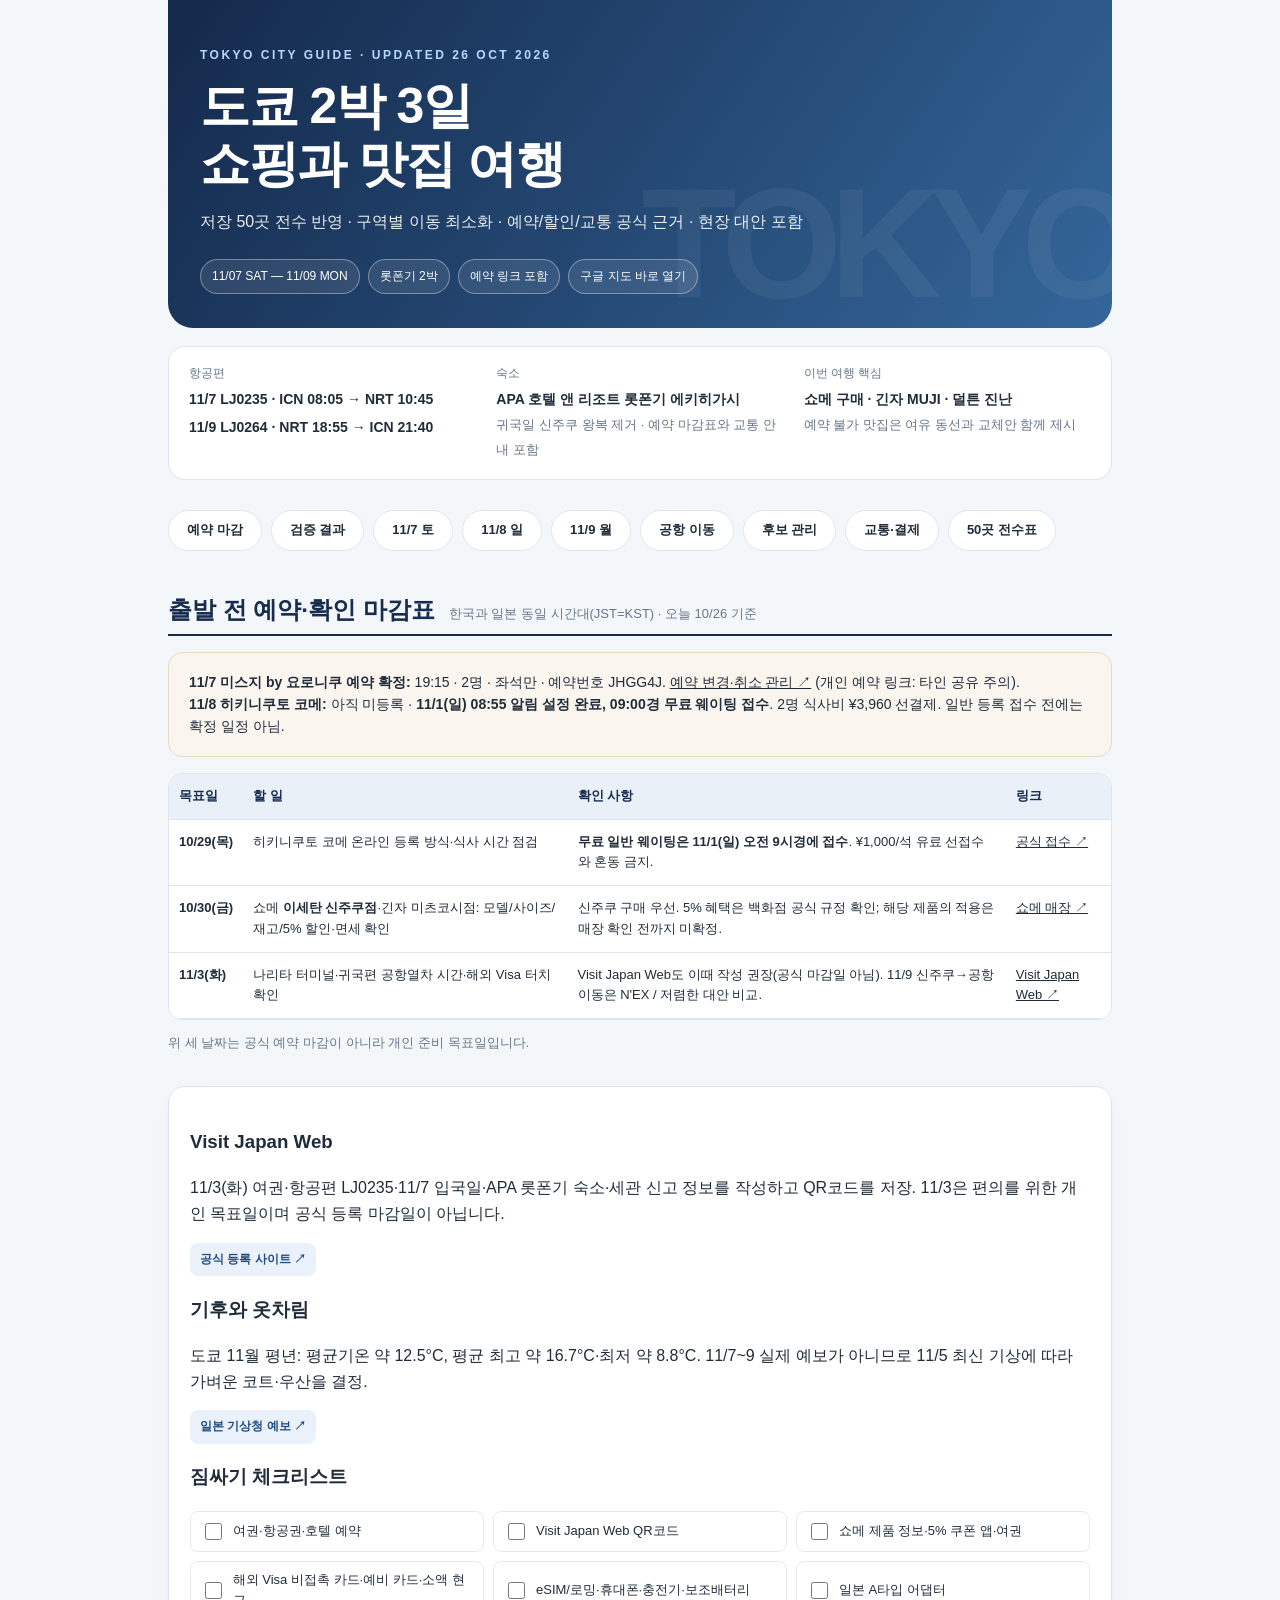
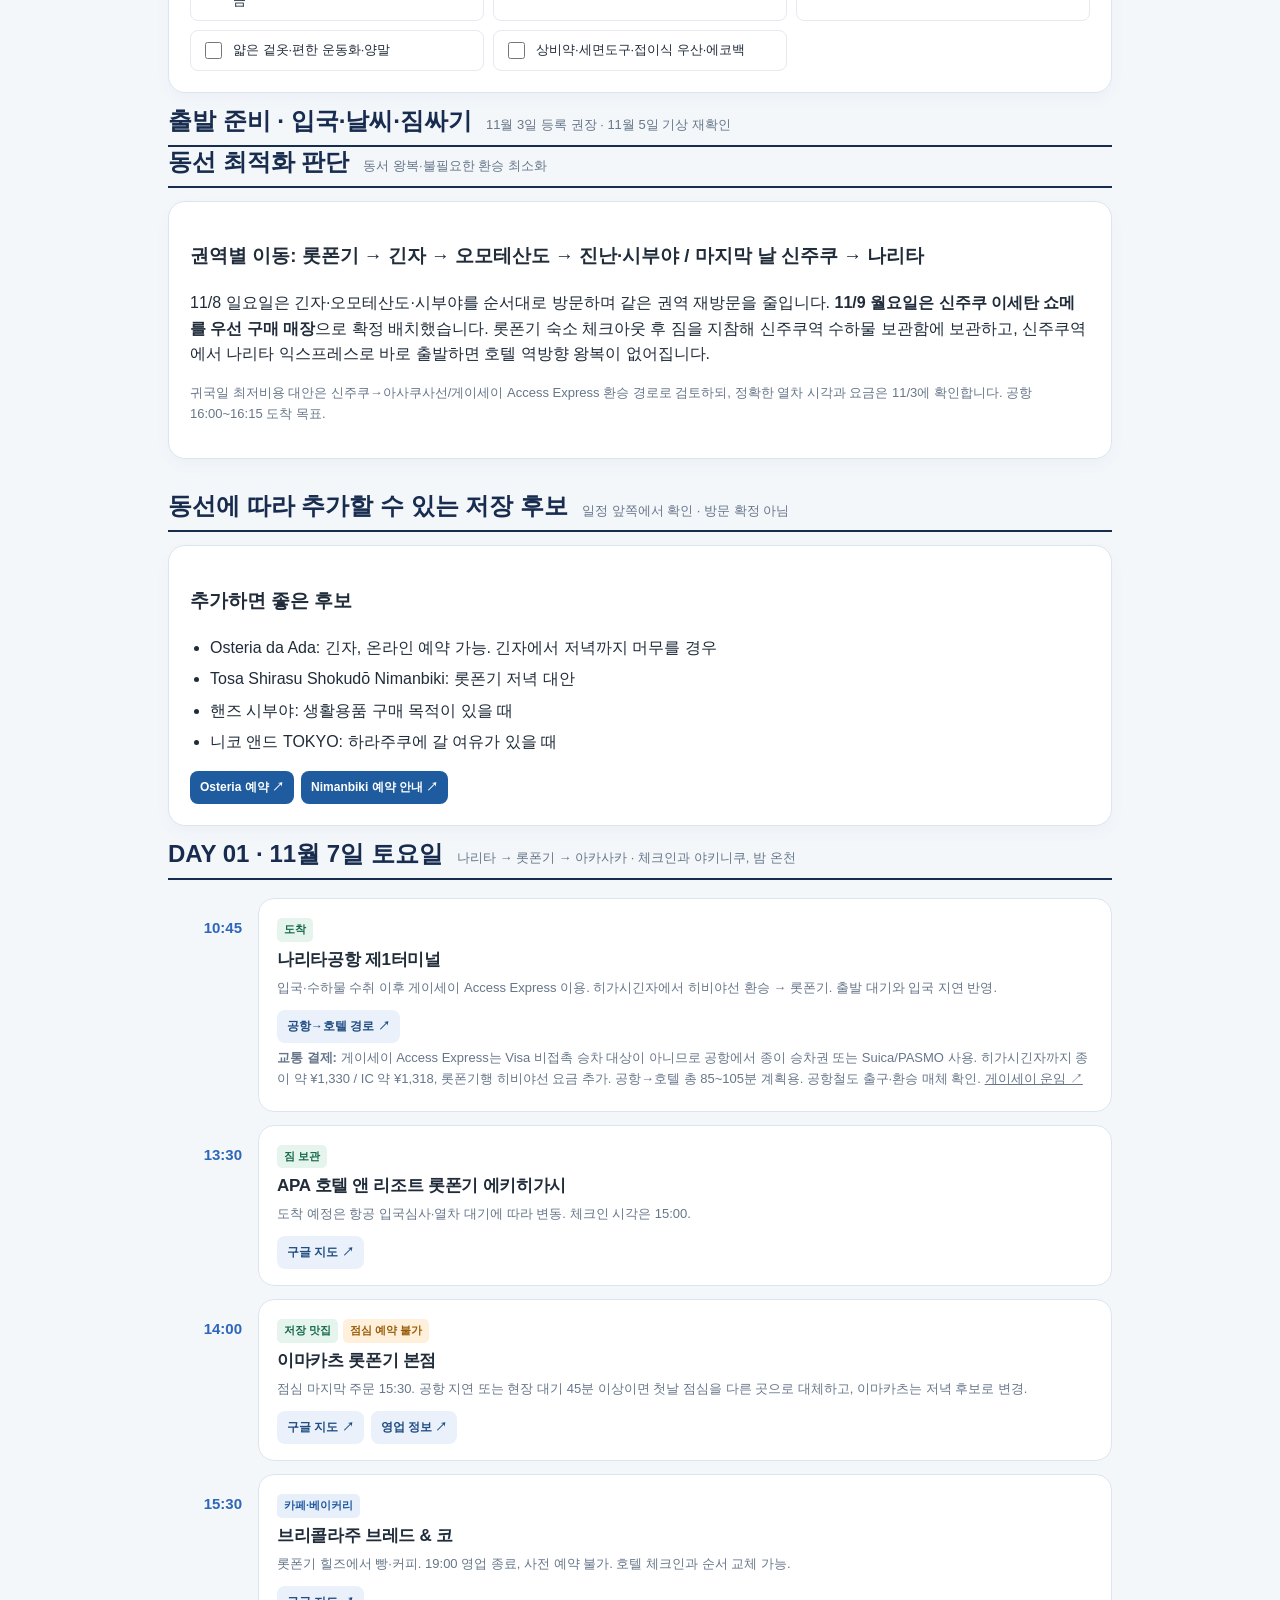
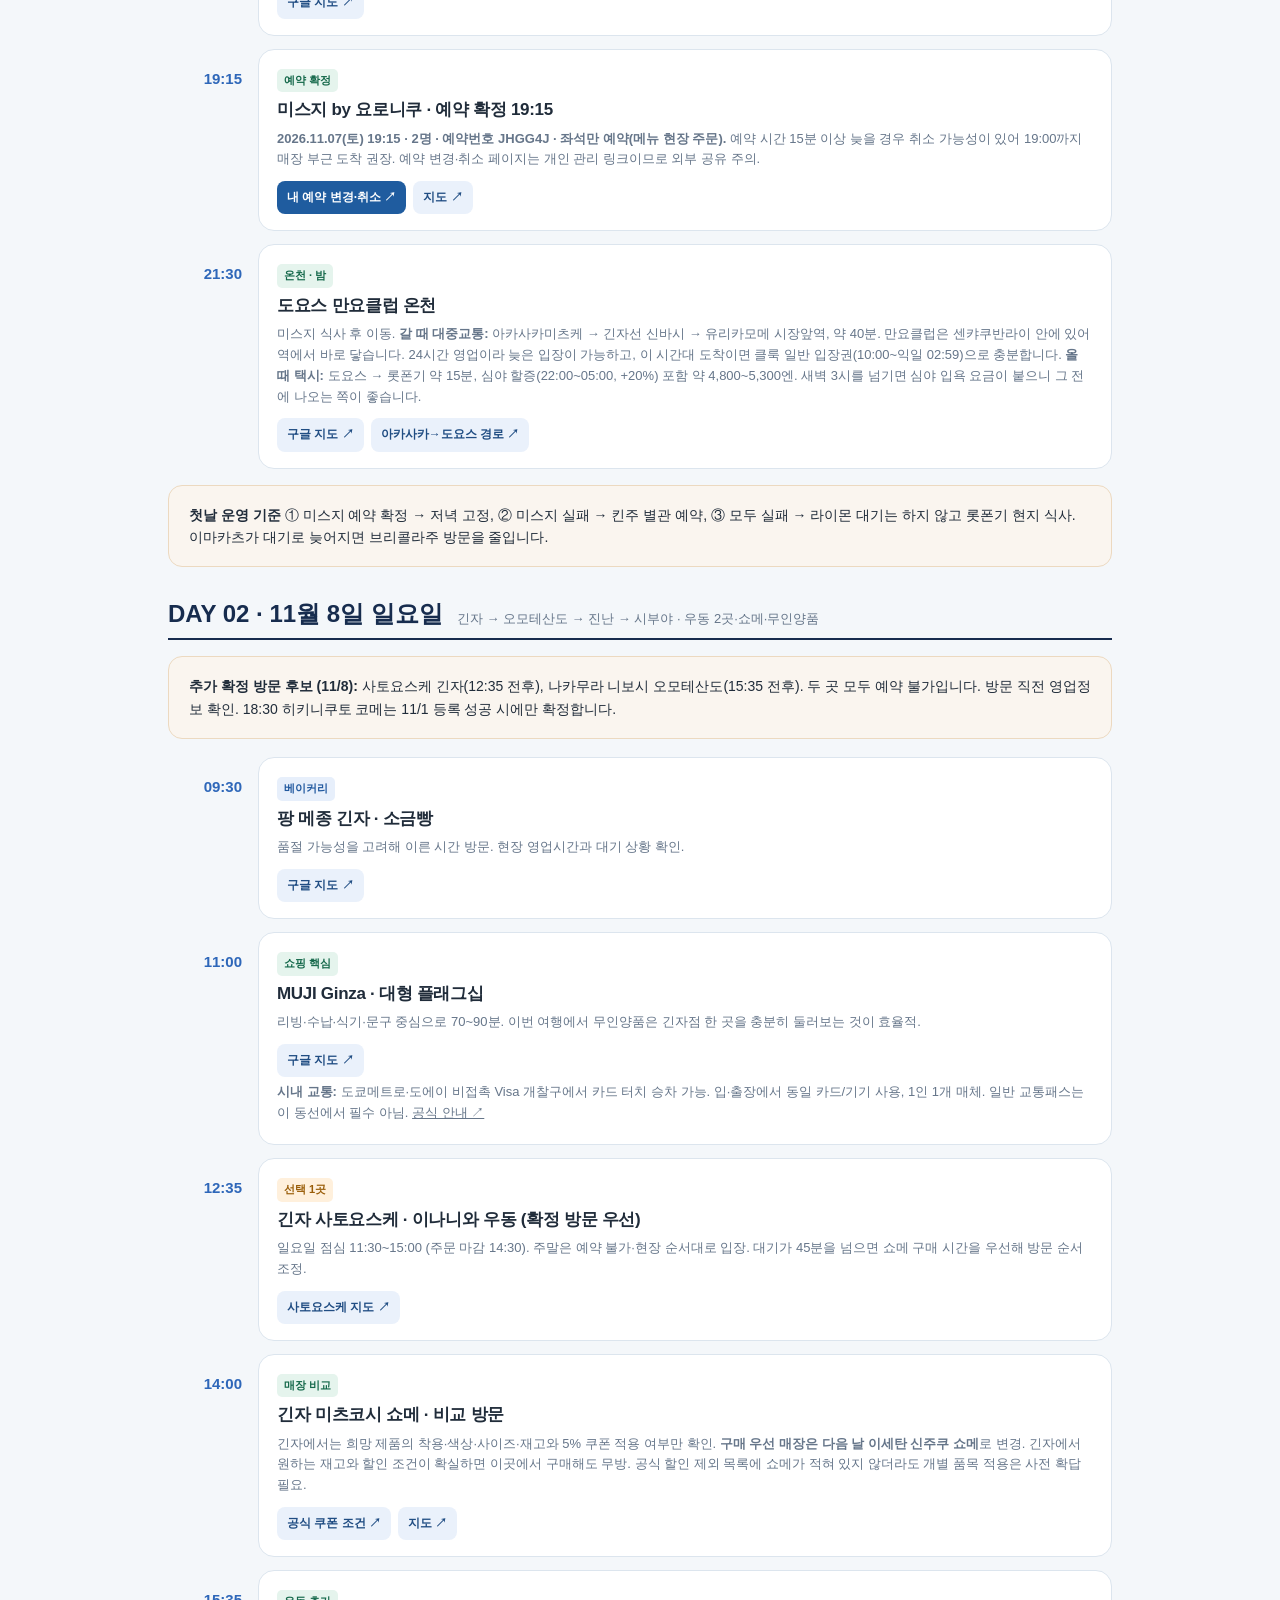
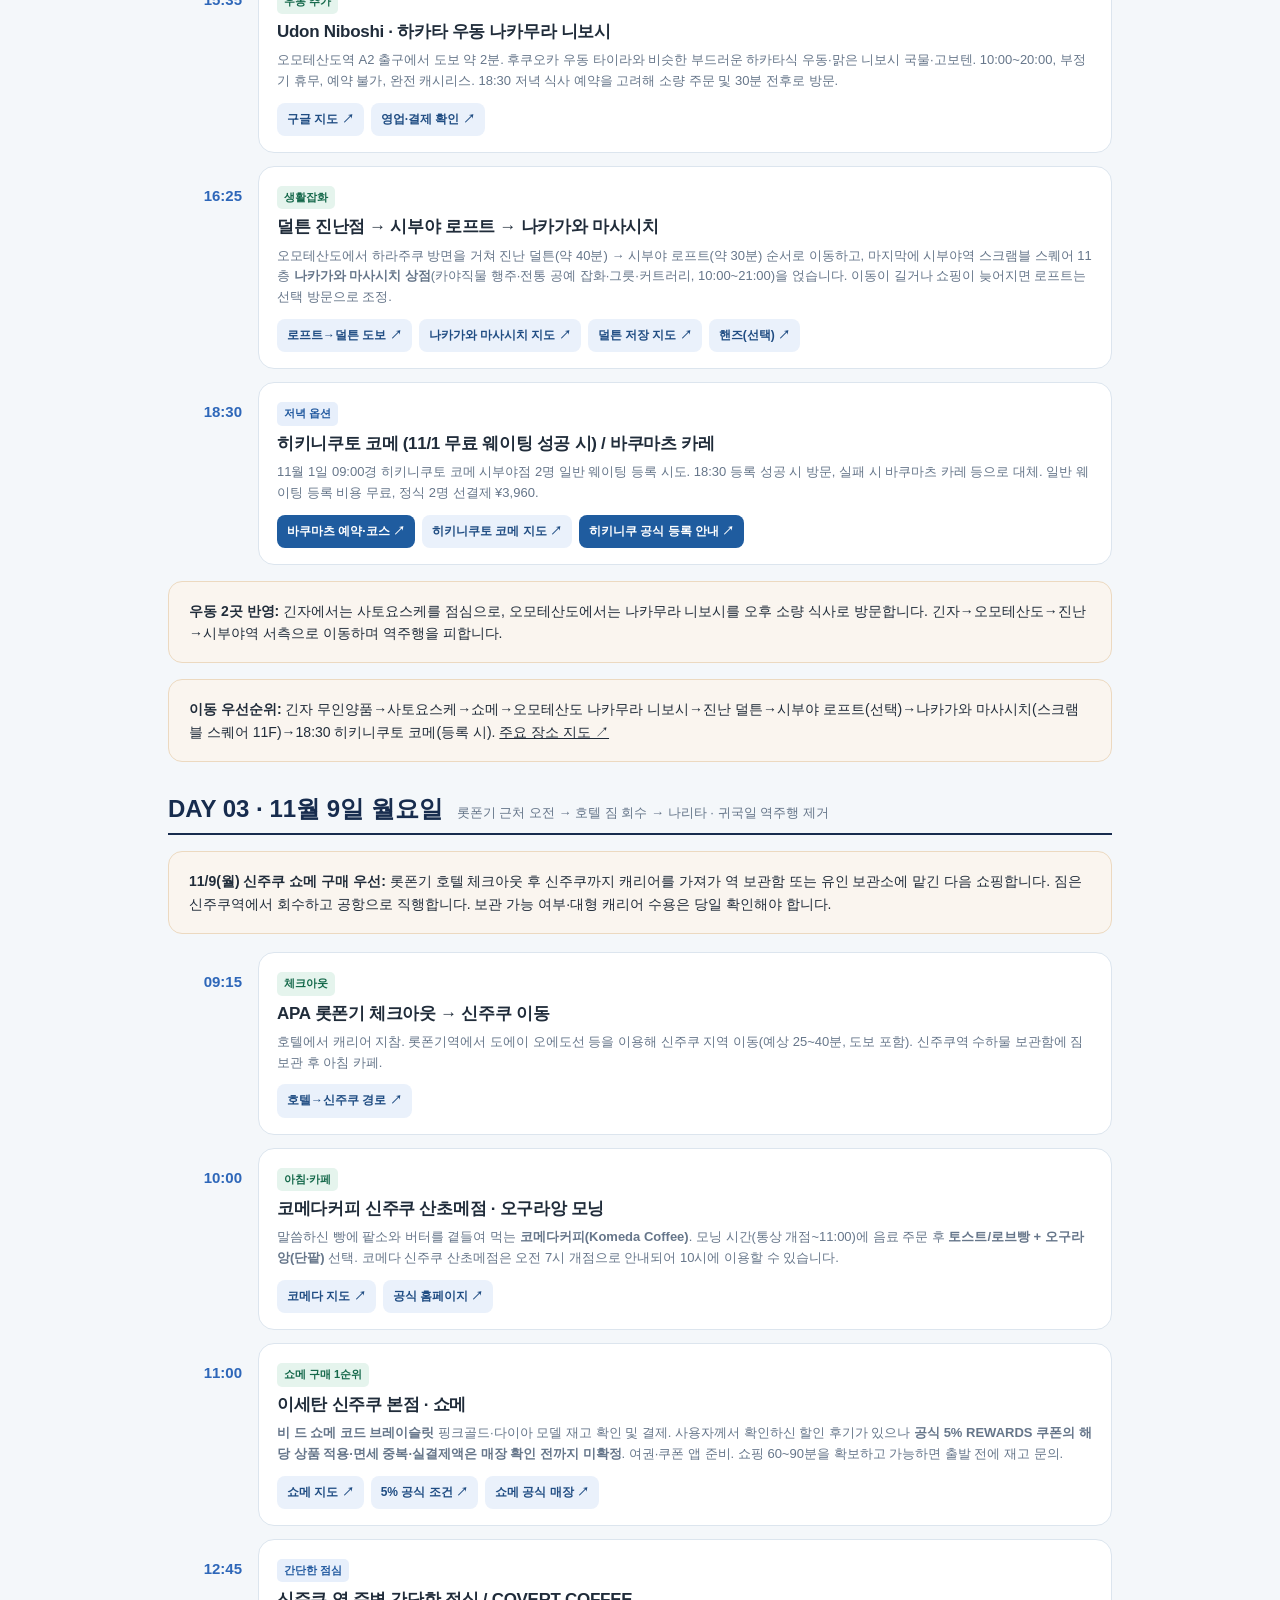
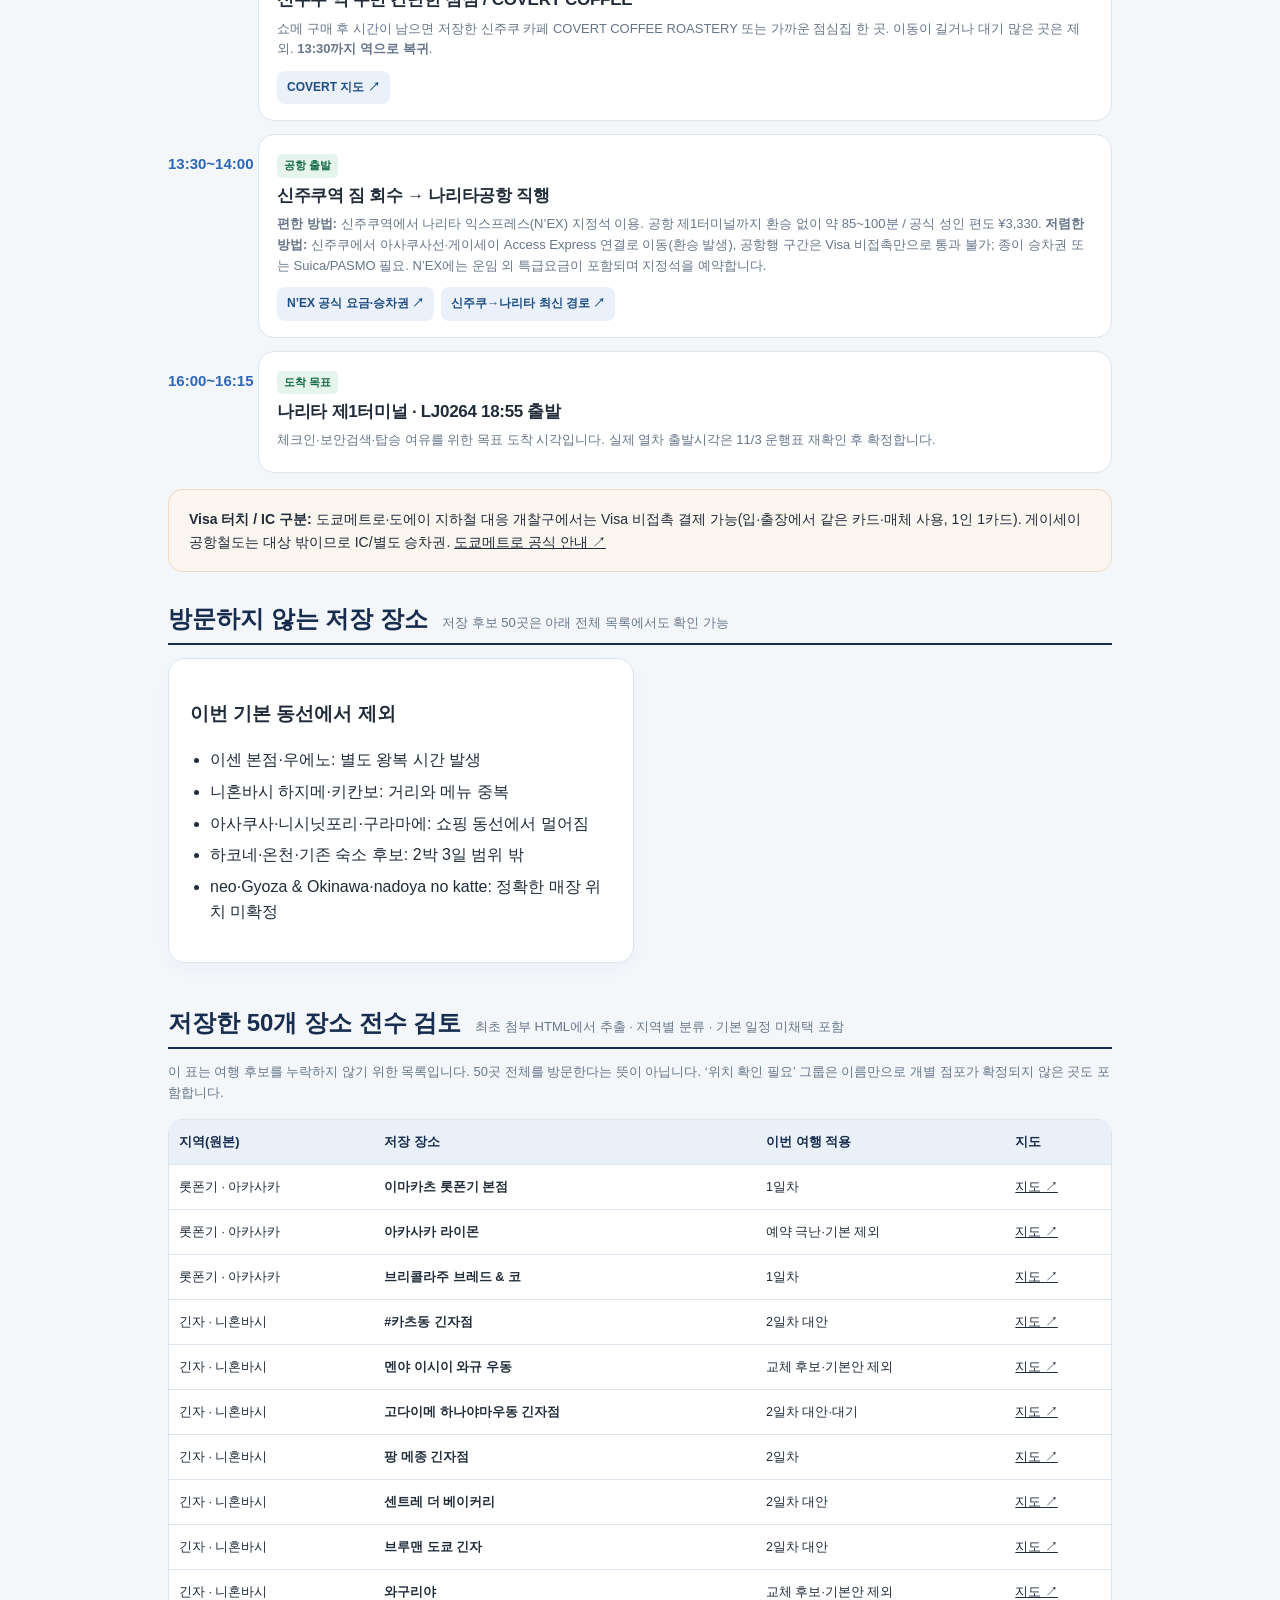
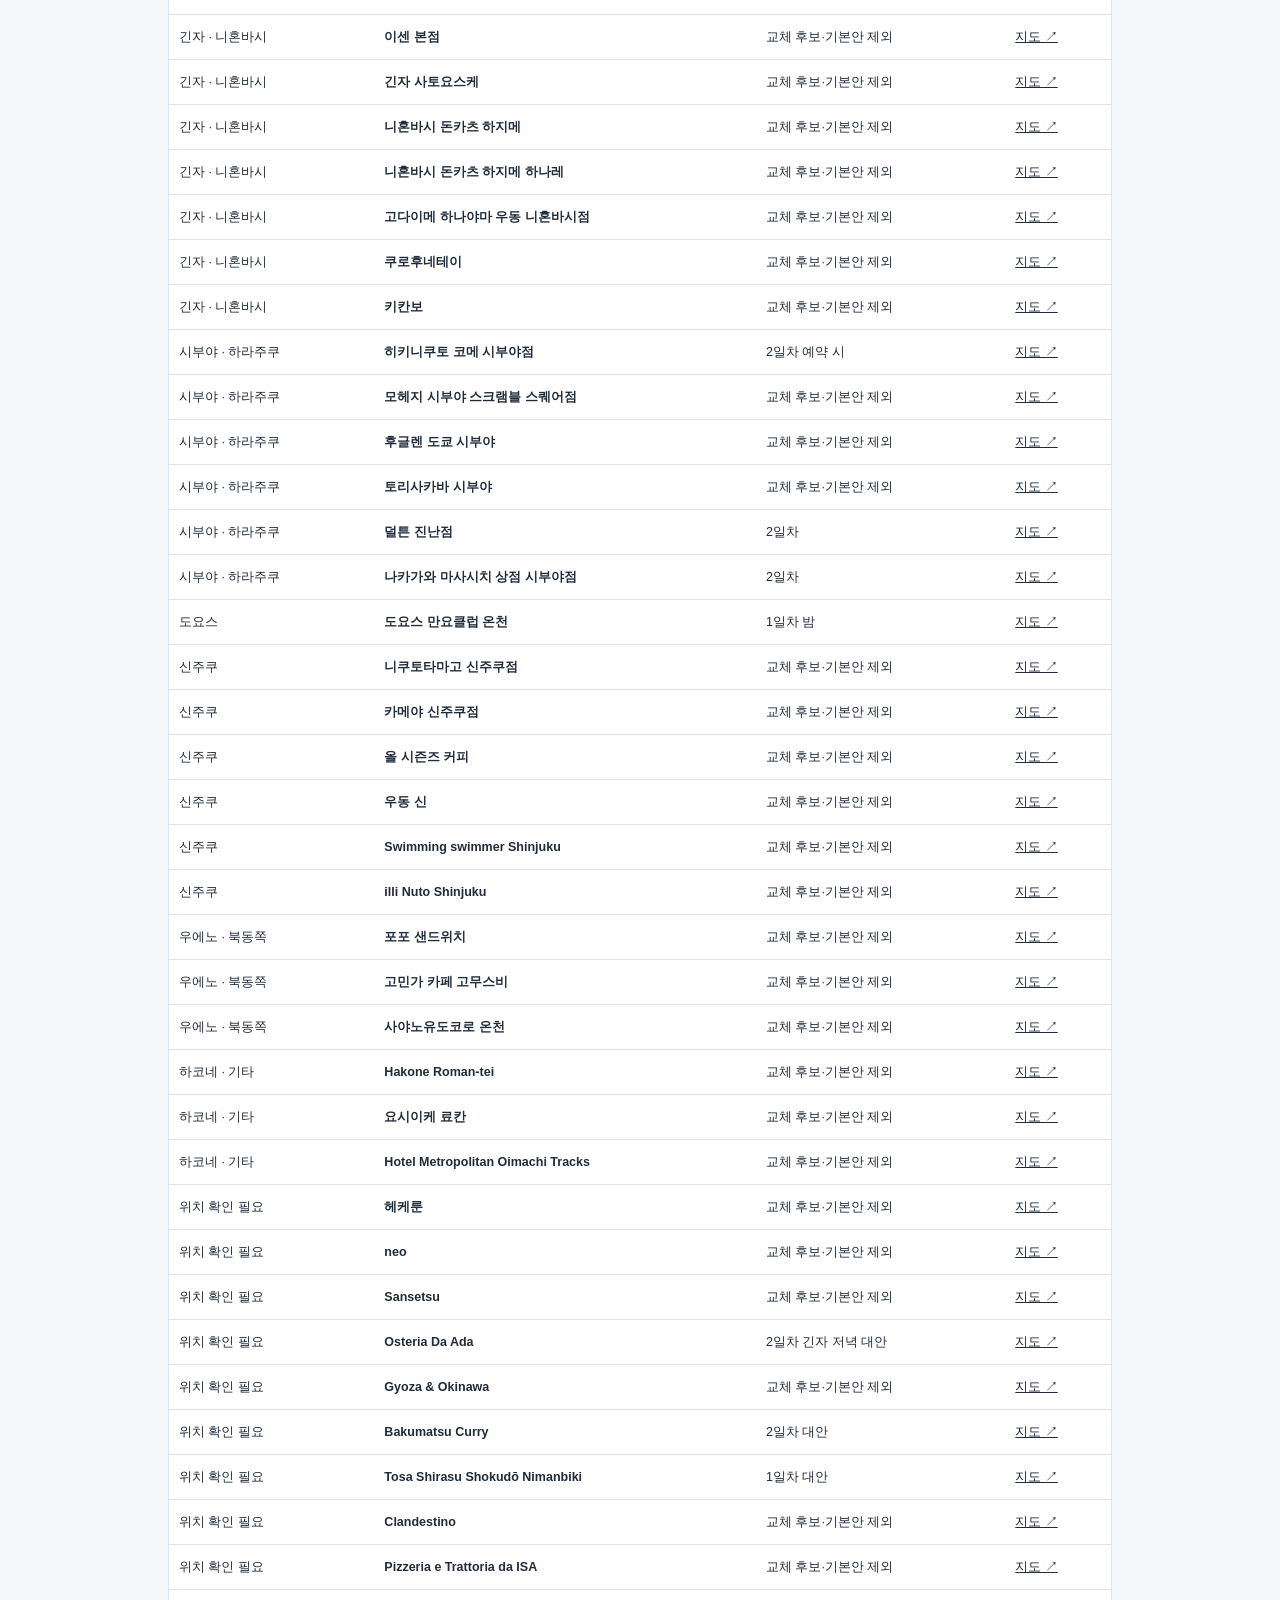
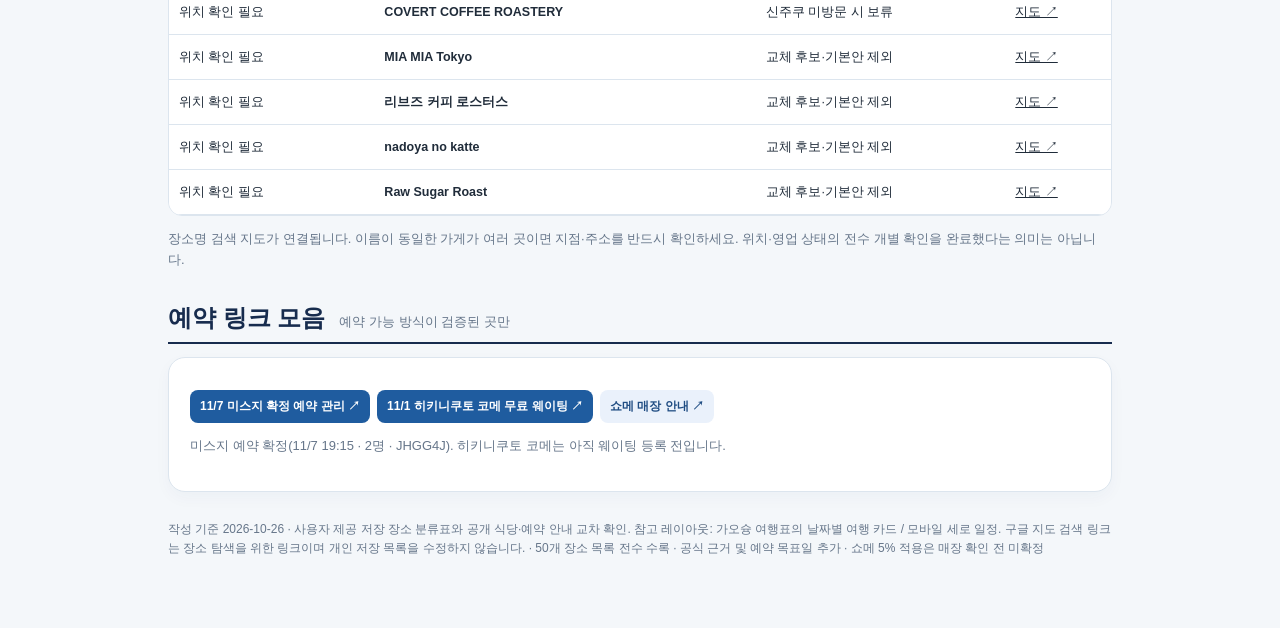
==== tokyo-trip.html @ 4a39e036 "도쿄 일정표 기준본 교체 — 신주쿠 재구성본 + 나카가와 마사시치·첫날 밤 만요클럽 반영" ====
<!DOCTYPE html>

<html lang="ko"><head><meta charset="utf-8"/><meta content="width=device-width,initial-scale=1" name="viewport"/><title>도쿄 2박 3일 | 최적 동선·예약 마감·교통 2026</title><style>
:root{--navy:#172c4e;--blue:#2e67b9;--mist:#eef4fa;--ink:#202c3a;--muted:#66768a;--line:#dce5ee;--paper:#fff;--green:#24775d;--warm:#faf5ef}*{box-sizing:border-box}html{scroll-behavior:smooth}body{margin:0;background:#f4f7fa;color:var(--ink);font-family:ui-sans-serif,-apple-system,BlinkMacSystemFont,"Malgun Gothic",sans-serif;line-height:1.6}a{color:inherit}.wrap{max-width:980px;margin:auto;padding:0 18px 70px}.hero{background:linear-gradient(125deg,#14294b,#34669a);color:white;padding:46px 32px 34px;border-radius:0 0 25px 25px;position:relative;overflow:hidden}.hero:after{content:"TOKYO";position:absolute;right:-18px;bottom:-40px;font-weight:900;font-size:155px;opacity:.05;letter-spacing:-12px}.eyebrow{font-size:12px;letter-spacing:2.5px;font-weight:800;color:#b6d8ff}h1{font-size:clamp(30px,5vw,50px);line-height:1.15;letter-spacing:-1.5px;margin:13px 0 15px}.hero p{max-width:620px;opacity:.91}.chips{display:flex;gap:8px;flex-wrap:wrap;margin-top:24px}.chip{border:1px solid #ffffff5c;background:#ffffff18;padding:7px 11px;border-radius:99px;font-size:12px}.quick{background:white;border:1px solid var(--line);border-radius:17px;padding:17px 20px;margin:18px 0;display:grid;grid-template-columns:repeat(3,1fr);gap:20px}.quick small{display:block;color:var(--muted);font-size:12px}.quick strong{display:block;font-size:14px;margin-top:5px}.nav{position:sticky;top:0;z-index:5;background:#f4f7faed;backdrop-filter:blur(10px);padding:12px 0;display:flex;gap:9px;overflow:auto}.nav a{background:white;border:1px solid var(--line);border-radius:99px;text-decoration:none;padding:9px 18px;white-space:nowrap;font-size:13px;font-weight:800}.section{margin-top:32px}.sectionhead{display:flex;align-items:end;gap:14px;border-bottom:2px solid var(--navy);padding-bottom:9px}.sectionhead h2{font-size:24px;line-height:1.25;margin:0;color:var(--navy)}.sectionhead span{color:var(--muted);font-size:13px}.note{background:var(--warm);border:1px solid #ecd9c0;border-radius:14px;padding:18px 20px;margin:16px 0;font-size:14px}.card{background:var(--paper);border:1px solid var(--line);border-radius:17px;padding:21px;margin:13px 0;box-shadow:0 6px 16px #1b446409}.timeline{position:relative;margin-top:18px}.event{display:grid;grid-template-columns:74px 1fr;gap:16px;margin:13px 0}.time{text-align:right;color:var(--blue);font-weight:850;font-size:15px;padding-top:18px}.place{background:white;border:1px solid var(--line);border-radius:16px;padding:16px 18px;min-width:0}.place h3{font-size:17px;margin:4px 0 5px;letter-spacing:-.3px}.place p{font-size:13px;color:var(--muted);margin:5px 0}.tag{display:inline-block;font-size:11px;font-weight:800;border-radius:5px;padding:3px 7px;background:#e7effb;color:#21599f;margin-right:5px}.tag.must{background:#e5f4ed;color:#14684a}.tag.warn{background:#fff0dc;color:#995c07}.tag.no{background:#f1e7e8;color:#a13a48}.links{display:flex;gap:7px;flex-wrap:wrap;margin-top:11px}.links a{font-size:12px;text-decoration:none;background:#eaf1fb;color:#204d83;border-radius:8px;padding:7px 10px;font-weight:750}.links a.book{background:#1f5c9f;color:white}.links a.alt{background:#edf4ed;color:#236c49}.flex{display:grid;grid-template-columns:1fr 1fr;gap:12px}.mini{font-size:13px;color:var(--muted)}table{width:100%;border-collapse:collapse;font-size:13px;background:white}td,th{padding:12px 10px;border-bottom:1px solid var(--line);vertical-align:top;text-align:left}th{color:var(--navy);background:#eaf0f8}.tablewrap{overflow:auto;border:1px solid var(--line);border-radius:14px;margin-top:15px}.footer{font-size:12px;color:var(--muted);margin-top:28px}.pill{font-weight:700;color:#245f9d}button{border:0;cursor:pointer} .copy{background:var(--navy);color:white;padding:11px 15px;border-radius:9px;font-weight:800}ul{padding-left:20px}li{margin:6px 0}@media(max-width:680px){.wrap{padding:0 12px 60px}.hero{padding:34px 22px 26px;margin:0 -12px}.quick{grid-template-columns:1fr;gap:9px}.quick>div+div{border-top:1px solid var(--line);padding-top:10px}.sectionhead{display:block}.sectionhead span{display:block;margin-top:5px}.event{grid-template-columns:52px 1fr;gap:9px}.time{font-size:13px}.place{padding:13px}.flex{grid-template-columns:1fr}.nav a{padding:8px 13px}.hero:after{font-size:85px;bottom:-15px}}

#inventory table{min-width:660px}#inventory td{font-size:12.5px}#inventory td:nth-child(2){font-weight:650}a:focus-visible{outline:3px solid #216ef0;outline-offset:3px}

.packing{display:grid;grid-template-columns:repeat(auto-fit,minmax(260px,1fr));gap:9px;margin-top:12px}.packing label{display:flex;gap:8px;align-items:center;padding:8px 10px;border:1px solid #e7e9ee;border-radius:8px;font-size:13px}.packing input{accent-color:#2563eb;width:17px;height:17px}.packing label:has(input:checked){text-decoration:line-through;opacity:.62}
</style></head><body><div class="wrap"><header class="hero"><div class="eyebrow">TOKYO CITY GUIDE · UPDATED 26 OCT 2026</div><h1>도쿄 2박 3일<br/>쇼핑과 맛집 여행</h1><p>저장 50곳 전수 반영 · 구역별 이동 최소화 · 예약/할인/교통 공식 근거 · 현장 대안 포함</p><div class="chips"><span class="chip">11/07 SAT — 11/09 MON</span><span class="chip">롯폰기 2박</span><span class="chip">예약 링크 포함</span><span class="chip">구글 지도 바로 열기</span></div></header>
<div class="quick"><div><small>항공편</small><strong>11/7 LJ0235 · ICN 08:05 → NRT 10:45</strong><strong>11/9 LJ0264 · NRT 18:55 → ICN 21:40</strong></div><div><small>숙소</small><strong>APA 호텔 앤 리조트 롯폰기 에키히가시</strong><span class="mini">귀국일 신주쿠 왕복 제거 · 예약 마감표와 교통 안내 포함</span></div><div><small>이번 여행 핵심</small><strong>쇼메 구매 · 긴자 MUJI · 덜튼 진난</strong><span class="mini">예약 불가 맛집은 여유 동선과 교체안 함께 제시</span></div></div>
<nav class="nav"><a href="#deadline">예약 마감</a><a href="#changes">검증 결과</a><a href="#day1">11/7 토</a><a href="#day2">11/8 일</a><a href="#day3">11/9 월</a><a href="#airport">공항 이동</a><a href="#backup">후보 관리</a><a href="#transport">교통·결제</a><a href="#inventory">50곳 전수표</a></nav>
<section class="section" id="deadline"><div class="sectionhead"><h2>출발 전 예약·확인 마감표</h2><span>한국과 일본 동일 시간대(JST=KST) · 오늘 10/26 기준</span></div><div class="note"><strong>11/7 미스지 by 요로니쿠 예약 확정:</strong> 19:15 · 2명 · 좌석만 · 예약번호 JHGG4J. <a href="https://www.tablecheck.com/ko/reservations/JHGG4J?prev_action=reserve" target="_blank">예약 변경·취소 관리 ↗</a> (개인 예약 링크: 타인 공유 주의). <br/><strong>11/8 히키니쿠토 코메:</strong> 아직 미등록 · <b>11/1(일) 08:55 알림 설정 완료, 09:00경 무료 웨이팅 접수</b>. 2명 식사비 ¥3,960 선결제. 일반 등록 접수 전에는 확정 일정 아님.</div><div class="tablewrap"><table><thead><tr><th>목표일</th><th>할 일</th><th>확인 사항</th><th>링크</th></tr></thead><tbody>
<tr><td><b>10/29(목)</b></td><td>히키니쿠토 코메 온라인 등록 방식·식사 시간 점검</td><td><b>무료 일반 웨이팅은 11/1(일) 오전 9시경에 접수</b>. ¥1,000/석 유료 선접수와 혼동 금지.</td><td><a href="https://hikinikutocome.com/ko/visit/shibuya/" target="_blank">공식 접수 ↗</a></td></tr>
<tr><td><b>10/30(금)</b></td><td>쇼메 <b>이세탄 신주쿠점</b>·긴자 미츠코시점: 모델/사이즈/재고/5% 할인·면세 확인</td><td>신주쿠 구매 우선. 5% 혜택은 백화점 공식 규정 확인; 해당 제품의 적용은 매장 확인 전까지 미확정.</td><td><a href="https://stores.chaumet.com/ko/jp/tokyo" target="_blank">쇼메 매장 ↗</a></td></tr>
<tr><td><b>11/3(화)</b></td><td>나리타 터미널·귀국편 공항열차 시간·해외 Visa 터치 확인</td><td>Visit Japan Web도 이때 작성 권장(공식 마감일 아님). 11/9 신주쿠→공항 이동은 N'EX / 저렴한 대안 비교.</td><td><a href="https://www.vjw.digital.go.jp/" target="_blank">Visit Japan Web ↗</a></td></tr>
</tbody></table></div><p class="mini">위 세 날짜는 공식 예약 마감이 아니라 개인 준비 목표일입니다.</p>
</section><section class="section" id="route"><div class="card"><h3>Visit Japan Web</h3><p>11/3(화) 여권·항공편 LJ0235·11/7 입국일·APA 롯폰기 숙소·세관 신고 정보를 작성하고 QR코드를 저장. 11/3은 편의를 위한 개인 목표일이며 공식 등록 마감일이 아닙니다.</p><div class="links"><a href="https://www.vjw.digital.go.jp/" target="_blank">공식 등록 사이트 ↗</a></div><h3>기후와 옷차림</h3><p>도쿄 11월 평년: 평균기온 약 12.5°C, 평균 최고 약 16.7°C·최저 약 8.8°C. 11/7~9 실제 예보가 아니므로 11/5 최신 기상에 따라 가벼운 코트·우산을 결정.</p><div class="links"><a href="https://www.jma.go.jp/bosai/forecast/" target="_blank">일본 기상청 예보 ↗</a></div><h3>짐싸기 체크리스트</h3><div class="packing"><label><input type="checkbox"/> 여권·항공권·호텔 예약</label><label><input type="checkbox"/> Visit Japan Web QR코드</label><label><input type="checkbox"/> 쇼메 제품 정보·5% 쿠폰 앱·여권</label><label><input type="checkbox"/> 해외 Visa 비접촉 카드·예비 카드·소액 현금</label><label><input type="checkbox"/> eSIM/로밍·휴대폰·충전기·보조배터리</label><label><input type="checkbox"/> 일본 A타입 어댑터</label><label><input type="checkbox"/> 얇은 겉옷·편한 운동화·양말</label><label><input type="checkbox"/> 상비약·세면도구·접이식 우산·에코백</label></div></div><div class="sectionhead"><h2>출발 준비 · 입국·날씨·짐싸기</h2><span>11월 3일 등록 권장 · 11월 5일 기상 재확인</span></div><div class="sectionhead"><h2>동선 최적화 판단</h2><span>동서 왕복·불필요한 환승 최소화</span></div><div class="card"><h3>권역별 이동: 롯폰기 → 긴자 → 오모테산도 → 진난·시부야 / 마지막 날 신주쿠 → 나리타</h3><p>11/8 일요일은 긴자·오모테산도·시부야를 순서대로 방문하며 같은 권역 재방문을 줄입니다. <b>11/9 월요일은 신주쿠 이세탄 쇼메를 우선 구매 매장</b>으로 확정 배치했습니다. 롯폰기 숙소 체크아웃 후 짐을 지참해 신주쿠역 수하물 보관함에 보관하고, 신주쿠역에서 나리타 익스프레스로 바로 출발하면 호텔 역방향 왕복이 없어집니다.</p><p class="mini">귀국일 최저비용 대안은 신주쿠→아사쿠사선/게이세이 Access Express 환승 경로로 검토하되, 정확한 열차 시각과 요금은 11/3에 확인합니다. 공항 16:00~16:15 도착 목표.</p></div></section><section class="section" id="changes"></section>
<section class="section" id="day1"><div class="sectionhead"><h2>동선에 따라 추가할 수 있는 저장 후보</h2><span>일정 앞쪽에서 확인 · 방문 확정 아님</span></div><div class="card"><h3>추가하면 좋은 후보</h3><ul><li>Osteria da Ada: 긴자, 온라인 예약 가능. 긴자에서 저녁까지 머무를 경우</li><li>Tosa Shirasu Shokudō Nimanbiki: 롯폰기 저녁 대안</li><li>핸즈 시부야: 생활용품 구매 목적이 있을 때</li><li>니코 앤드 TOKYO: 하라주쿠에 갈 여유가 있을 때</li></ul><div class="links"><a class="book" href="https://tabelog.com/en/tokyo/A1301/A130101/13240885/" target="_blank">Osteria 예약 ↗</a><a class="book" href="https://tabelog.com/en/tokyo/A1307/A130701/13242968/" target="_blank">Nimanbiki 예약 안내 ↗</a></div></div><div class="sectionhead"><h2>DAY 01 · 11월 7일 토요일</h2><span>나리타 → 롯폰기 → 아카사카 · 체크인과 야키니쿠, 밤 온천</span></div><div class="timeline">
<div class="event"><div class="time">10:45</div><div class="place"><span class="tag must">도착</span><h3>나리타공항 제1터미널</h3><p>입국·수하물 수취 이후 게이세이 Access Express 이용. 히가시긴자에서 히비야선 환승 → 롯폰기. 출발 대기와 입국 지연 반영.</p><div class="links"><a href="https://www.google.com/maps/dir/?api=1&amp;origin=Narita+Airport+Terminal+1&amp;destination=APA+Hotel+and+Resort+Roppongi+Ekihigashi&amp;travelmode=transit" target="_blank">공항→호텔 경로 ↗</a></div><p class="mini"><b>교통 결제:</b> 게이세이 Access Express는 Visa 비접촉 승차 대상이 아니므로 공항에서 종이 승차권 또는 Suica/PASMO 사용. 히가시긴자까지 종이 약 ¥1,330 / IC 약 ¥1,318, 롯폰기행 히비야선 요금 추가. 공항→호텔 총 85~105분 계획용. 공항철도 출구·환승 매체 확인. <a href="https://www.keisei.co.jp/keisei/tetudou/skyliner/us/directions/higashiginza.php" target="_blank">게이세이 운임 ↗</a></p></div></div>
<div class="event"><div class="time">13:30</div><div class="place"><span class="tag must">짐 보관</span><h3>APA 호텔 앤 리조트 롯폰기 에키히가시</h3><p>도착 예정은 항공 입국심사·열차 대기에 따라 변동. 체크인 시각은 15:00.</p><div class="links"><a href="https://www.google.com/maps/search/?api=1&amp;query=APA+Hotel+Resort+Roppongi+Ekihigashi" target="_blank">구글 지도 ↗</a></div></div></div>
<div class="event"><div class="time">14:00</div><div class="place"><span class="tag must">저장 맛집</span><span class="tag warn">점심 예약 불가</span><h3>이마카츠 롯폰기 본점</h3><p>점심 마지막 주문 15:30. 공항 지연 또는 현장 대기 45분 이상이면 첫날 점심을 다른 곳으로 대체하고, 이마카츠는 저녁 후보로 변경.</p><div class="links"><a href="https://www.google.com/maps/search/?api=1&amp;query=Imakatsu+Roppongi" target="_blank">구글 지도 ↗</a><a href="https://tabelog.com/en/tokyo/A1307/A130701/13096723/" target="_blank">영업 정보 ↗</a></div></div></div>
<div class="event"><div class="time">15:30</div><div class="place"><span class="tag">카페·베이커리</span><h3>브리콜라주 브레드 &amp; 코</h3><p>롯폰기 힐즈에서 빵·커피. 19:00 영업 종료, 사전 예약 불가. 호텔 체크인과 순서 교체 가능.</p><div class="links"><a href="https://www.google.com/maps/search/?api=1&amp;query=Bricolage+Bread+and+Co+Roppongi" target="_blank">구글 지도 ↗</a></div></div></div>
<div class="event"><div class="time">19:15</div><div class="place"><span class="tag must">예약 확정</span><h3>미스지 by 요로니쿠 · 예약 확정 19:15</h3><p><b>2026.11.07(토) 19:15 · 2명 · 예약번호 JHGG4J · 좌석만 예약(메뉴 현장 주문).</b> 예약 시간 15분 이상 늦을 경우 취소 가능성이 있어 19:00까지 매장 부근 도착 권장. 예약 변경·취소 페이지는 개인 관리 링크이므로 외부 공유 주의.</p><div class="links"><a class="book" href="https://www.tablecheck.com/ko/reservations/JHGG4J?prev_action=reserve" target="_blank">내 예약 변경·취소 ↗</a><a href="https://www.google.com/maps/search/?api=1&amp;query=Misuji+by+Yoroniku+Akasaka" target="_blank">지도 ↗</a></div></div></div>
<div class="event"><div class="time">21:30</div><div class="place"><span class="tag must">온천 · 밤</span><h3>도요스 만요클럽 온천</h3><p>미스지 식사 후 이동. <b>갈 때 대중교통:</b> 아카사카미츠케 → 긴자선 신바시 → 유리카모메 시장앞역, 약 40분. 만요클럽은 센캬쿠반라이 안에 있어 역에서 바로 닿습니다. 24시간 영업이라 늦은 입장이 가능하고, 이 시간대 도착이면 클룩 일반 입장권(10:00~익일 02:59)으로 충분합니다. <b>올 때 택시:</b> 도요스 → 롯폰기 약 15분, 심야 할증(22:00~05:00, +20%) 포함 약 4,800~5,300엔. 새벽 3시를 넘기면 심야 입욕 요금이 붙으니 그 전에 나오는 쪽이 좋습니다.</p><div class="links"><a href="https://www.google.com/maps/search/?api=1&amp;query=Toyosu+Manyo+Club" target="_blank">구글 지도 ↗</a><a href="https://www.google.com/maps/dir/?api=1&amp;origin=Akasaka+Tokyo&amp;destination=Toyosu+Manyo+Club&amp;travelmode=transit" target="_blank">아카사카→도요스 경로 ↗</a></div></div></div></div><div class="note"><strong>첫날 운영 기준</strong> ① 미스지 예약 확정 → 저녁 고정, ② 미스지 실패 → 킨주 별관 예약, ③ 모두 실패 → 라이몬 대기는 하지 않고 롯폰기 현지 식사. 이마카츠가 대기로 늦어지면 브리콜라주 방문을 줄입니다.</div></section>
<section class="section" id="day2"><div class="sectionhead"><h2>DAY 02 · 11월 8일 일요일</h2><span>긴자 → 오모테산도 → 진난 → 시부야 · 우동 2곳·쇼메·무인양품</span></div><div class="note"><strong>추가 확정 방문 후보 (11/8):</strong> 사토요스케 긴자(12:35 전후), 나카무라 니보시 오모테산도(15:35 전후). 두 곳 모두 예약 불가입니다. 방문 직전 영업정보 확인. 18:30 히키니쿠토 코메는 11/1 등록 성공 시에만 확정합니다.</div><div class="timeline">
<div class="event"><div class="time">09:30</div><div class="place"><span class="tag">베이커리</span><h3>팡 메종 긴자 · 소금빵</h3><p>품절 가능성을 고려해 이른 시간 방문. 현장 영업시간과 대기 상황 확인.</p><div class="links"><a href="https://www.google.com/maps/search/?api=1&amp;query=Pain+Maison+Ginza" target="_blank">구글 지도 ↗</a></div></div></div>
<div class="event"><div class="time">11:00</div><div class="place"><span class="tag must">쇼핑 핵심</span><h3>MUJI Ginza · 대형 플래그십</h3><p>리빙·수납·식기·문구 중심으로 70~90분. 이번 여행에서 무인양품은 긴자점 한 곳을 충분히 둘러보는 것이 효율적.</p><div class="links"><a href="https://www.google.com/maps/search/?api=1&amp;query=MUJI+Ginza" target="_blank">구글 지도 ↗</a></div><p class="mini"><b>시내 교통:</b> 도쿄메트로·도에이 비접촉 Visa 개찰구에서 카드 터치 승차 가능. 입·출장에서 동일 카드/기기 사용, 1인 1개 매체. 일반 교통패스는 이 동선에서 필수 아님. <a href="https://www.tokyometro.jp/en/ticket/tap-to-ride/index.html" target="_blank">공식 안내 ↗</a></p></div></div>
<div class="event"><div class="time">12:35</div><div class="place"><span class="tag warn">선택 1곳</span><h3>긴자 사토요스케 · 이나니와 우동 (확정 방문 우선)</h3><p>일요일 점심 11:30~15:00 (주문 마감 14:30). 주말은 예약 불가·현장 순서대로 입장. 대기가 45분을 넘으면 쇼메 구매 시간을 우선해 방문 순서 조정.</p><div class="links"><a href="https://www.google.com/maps/search/?api=1&amp;query=銀座+佐藤養助" target="_blank">사토요스케 지도 ↗</a></div></div></div>
<div class="event"><div class="time">14:00</div><div class="place"><span class="tag must">매장 비교</span><h3>긴자 미츠코시 쇼메 · 비교 방문</h3><p>긴자에서는 희망 제품의 착용·색상·사이즈·재고와 5% 쿠폰 적용 여부만 확인. <b>구매 우선 매장은 다음 날 이세탄 신주쿠 쇼메</b>로 변경. 긴자에서 원하는 재고와 할인 조건이 확실하면 이곳에서 구매해도 무방. 공식 할인 제외 목록에 쇼메가 적혀 있지 않더라도 개별 품목 적용은 사전 확답 필요.</p><div class="links"><a href="https://cp.mistore.jp/global/en/app/shopping-coupon.html" target="_blank">공식 쿠폰 조건 ↗</a><a href="https://www.google.com/maps/search/?api=1&amp;query=Chaumet+Ginza+Mitsukoshi" target="_blank">지도 ↗</a></div></div></div>
<div class="event"><div class="time">15:35</div><div class="place"><span class="tag must">우동 추가</span><h3>Udon Niboshi · 하카타 우동 나카무라 니보시</h3><p>오모테산도역 A2 출구에서 도보 약 2분. 후쿠오카 우동 타이라와 비슷한 부드러운 하카타식 우동·맑은 니보시 국물·고보텐. 10:00~20:00, 부정기 휴무, 예약 불가, 완전 캐시리스. 18:30 저녁 식사 예약을 고려해 소량 주문 및 30분 전후로 방문.</p><div class="links"><a href="https://www.google.com/maps/search/?api=1&amp;query=博多うどん+中村にぼし+表参道" target="_blank">구글 지도 ↗</a><a href="https://tabelog.com/tokyo/A1306/A130602/13315213/" target="_blank">영업·결제 확인 ↗</a></div></div></div><div class="event"><div class="time">16:25</div><div class="place"><span class="tag must">생활잡화</span><h3>덜튼 진난점 → 시부야 로프트 → 나카가와 마사시치</h3><p>오모테산도에서 하라주쿠 방면을 거쳐 진난 덜튼(약 40분) → 시부야 로프트(약 30분) 순서로 이동하고, 마지막에 시부야역 스크램블 스퀘어 11층 <b>나카가와 마사시치 상점</b>(카야직물 행주·전통 공예 잡화·그릇·커트러리, 10:00~21:00)을 얹습니다. 이동이 길거나 쇼핑이 늦어지면 로프트는 선택 방문으로 조정.</p><div class="links"><a href="https://www.google.com/maps/dir/?api=1&amp;origin=Shibuya+Loft&amp;destination=Dulton+Jinnan+Shop&amp;travelmode=walking" target="_blank">로프트→덜튼 도보 ↗</a><a href="https://www.google.com/maps/search/?api=1&amp;query=中川政七商店+渋谷店" target="_blank">나카가와 마사시치 지도 ↗</a><a href="https://maps.app.goo.gl/gPLs73p2TBJ8FQzk7" target="_blank">덜튼 저장 지도 ↗</a><a href="https://www.google.com/maps/search/?api=1&amp;query=Hands+Shibuya" target="_blank">핸즈(선택) ↗</a></div></div></div>
<div class="event"><div class="time">18:30</div><div class="place"><span class="tag">저녁 옵션</span><h3>히키니쿠토 코메 (11/1 무료 웨이팅 성공 시) / 바쿠마츠 카레</h3><p>11월 1일 09:00경 히키니쿠토 코메 시부야점 2명 일반 웨이팅 등록 시도. 18:30 등록 성공 시 방문, 실패 시 바쿠마츠 카레 등으로 대체. 일반 웨이팅 등록 비용 무료, 정식 2명 선결제 ¥3,960.</p><div class="links"><a class="book" href="https://tabelog.com/en/tokyo/A1303/A130301/13313489/" target="_blank">바쿠마츠 예약·코스 ↗</a><a href="https://www.google.com/maps/search/?api=1&amp;query=Hikiniku+to+Come+Shibuya" target="_blank">히키니쿠토 코메 지도 ↗</a><a class="book" href="https://hikinikutocome.com/ko/visit/shibuya/" target="_blank">히키니쿠 공식 등록 안내 ↗</a></div></div></div>
</div><div class="note"><strong>우동 2곳 반영:</strong> 긴자에서는 사토요스케를 점심으로, 오모테산도에서는 나카무라 니보시를 오후 소량 식사로 방문합니다. 긴자→오모테산도→진난→시부야역 서측으로 이동하며 역주행을 피합니다.</div><div class="note"><strong>이동 우선순위:</strong> 긴자 무인양품→사토요스케→쇼메→오모테산도 나카무라 니보시→진난 덜튼→시부야 로프트(선택)→나카가와 마사시치(스크램블 스퀘어 11F)→18:30 히키니쿠토 코메(등록 시). <a href="https://www.google.com/maps/dir/?api=1&amp;origin=銀座+佐藤養助&amp;destination=挽肉と米+渋谷&amp;waypoints=銀座三越%7C博多うどん+中村にぼし%7CDULTON+JINNAN%7C渋谷ロフト&amp;travelmode=walking" target="_blank">주요 장소 지도 ↗</a></div></section>
<section class="section" id="day3"><div class="sectionhead"><h2>DAY 03 · 11월 9일 월요일</h2><span>롯폰기 근처 오전 → 호텔 짐 회수 → 나리타 · 귀국일 역주행 제거</span></div><div class="note"><strong>11/9(월) 신주쿠 쇼메 구매 우선:</strong> 롯폰기 호텔 체크아웃 후 신주쿠까지 캐리어를 가져가 역 보관함 또는 유인 보관소에 맡긴 다음 쇼핑합니다. 짐은 신주쿠역에서 회수하고 공항으로 직행합니다. 보관 가능 여부·대형 캐리어 수용은 당일 확인해야 합니다.</div>
<div class="timeline">
<div class="event"><div class="time">09:15</div><div class="place"><span class="tag must">체크아웃</span><h3>APA 롯폰기 체크아웃 → 신주쿠 이동</h3><p>호텔에서 캐리어 지참. 롯폰기역에서 도에이 오에도선 등을 이용해 신주쿠 지역 이동(예상 25~40분, 도보 포함). 신주쿠역 수하물 보관함에 짐 보관 후 아침 카페.</p><div class="links"><a href="https://www.google.com/maps/dir/?api=1&amp;origin=APA+Hotel+Resort+Roppongi+Ekihigashi&amp;destination=Shinjuku+Station&amp;travelmode=transit" target="_blank">호텔→신주쿠 경로 ↗</a></div></div></div>
<div class="event"><div class="time">10:00</div><div class="place"><span class="tag must">아침·카페</span><h3>코메다커피 신주쿠 산초메점 · 오구라앙 모닝</h3><p>말씀하신 빵에 팥소와 버터를 곁들여 먹는 <b>코메다커피(Komeda Coffee)</b>. 모닝 시간(통상 개점~11:00)에 음료 주문 후 <b>토스트/로브빵 + 오구라앙(단팥)</b> 선택. 코메다 신주쿠 산초메점은 오전 7시 개점으로 안내되어 10시에 이용할 수 있습니다.</p><div class="links"><a href="https://www.google.com/maps/search/?api=1&amp;query=コメダ珈琲店+新宿三丁目店" target="_blank">코메다 지도 ↗</a><a href="https://www.komeda.co.jp/" target="_blank">공식 홈페이지 ↗</a></div></div></div>
<div class="event"><div class="time">11:00</div><div class="place"><span class="tag must">쇼메 구매 1순위</span><h3>이세탄 신주쿠 본점 · 쇼메</h3><p><b>비 드 쇼메 코드 브레이슬릿</b> 핑크골드·다이아 모델 재고 확인 및 결제. 사용자께서 확인하신 할인 후기가 있으나 <b>공식 5% REWARDS 쿠폰의 해당 상품 적용·면세 중복·실결제액은 매장 확인 전까지 미확정</b>. 여권·쿠폰 앱 준비. 쇼핑 60~90분을 확보하고 가능하면 출발 전에 재고 문의.</p><div class="links"><a href="https://www.google.com/maps/search/?api=1&amp;query=Chaumet+Isetan+Shinjuku" target="_blank">쇼메 지도 ↗</a><a href="https://cp.mistore.jp/global/en/app/shopping-coupon.html" target="_blank">5% 공식 조건 ↗</a><a href="https://stores.chaumet.com/ko/jp/tokyo" target="_blank">쇼메 공식 매장 ↗</a></div></div></div>
<div class="event"><div class="time">12:45</div><div class="place"><span class="tag">간단한 점심</span><h3>신주쿠 역 주변 간단한 점심 / COVERT COFFEE</h3><p>쇼메 구매 후 시간이 남으면 저장한 신주쿠 카페 COVERT COFFEE ROASTERY 또는 가까운 점심집 한 곳. 이동이 길거나 대기 많은 곳은 제외. <b>13:30까지 역으로 복귀</b>.</p><div class="links"><a href="https://www.google.com/maps/search/?api=1&amp;query=COVERT+COFFEE+ROASTERY+Shinjuku" target="_blank">COVERT 지도 ↗</a></div></div></div>
<div class="event"><div class="time">13:30~14:00</div><div class="place"><span class="tag must">공항 출발</span><h3>신주쿠역 짐 회수 → 나리타공항 직행</h3><p><b>편한 방법:</b> 신주쿠역에서 나리타 익스프레스(N’EX) 지정석 이용. 공항 제1터미널까지 환승 없이 약 85~100분 / 공식 성인 편도 ¥3,330. <b>저렴한 방법:</b> 신주쿠에서 아사쿠사선·게이세이 Access Express 연결로 이동(환승 발생), 공항행 구간은 Visa 비접촉만으로 통과 불가; 종이 승차권 또는 Suica/PASMO 필요. N’EX에는 운임 외 특급요금이 포함되며 지정석을 예약합니다.</p><div class="links"><a href="https://www.jreast.co.jp/en/multi/nex/tickets/" target="_blank">N’EX 공식 요금·승차권 ↗</a><a href="https://www.google.com/maps/dir/?api=1&amp;origin=Shinjuku+Station&amp;destination=Narita+Airport+Terminal+1&amp;travelmode=transit" target="_blank">신주쿠→나리타 최신 경로 ↗</a></div></div></div>
<div class="event"><div class="time">16:00~16:15</div><div class="place"><span class="tag must">도착 목표</span><h3>나리타 제1터미널 · LJ0264 18:55 출발</h3><p>체크인·보안검색·탑승 여유를 위한 목표 도착 시각입니다. 실제 열차 출발시각은 11/3 운행표 재확인 후 확정합니다.</p></div></div>
</div><div class="note"><b>Visa 터치 / IC 구분:</b> 도쿄메트로·도에이 지하철 대응 개찰구에서는 Visa 비접촉 결제 가능(입·출장에서 같은 카드·매체 사용, 1인 1카드). 게이세이 공항철도는 대상 밖이므로 IC/별도 승차권. <a href="https://www.tokyometro.jp/en/ticket/tap-to-ride/index.html" target="_blank">도쿄메트로 공식 안내 ↗</a></div>
</section>
<section class="section" id="airport"></section><section class="section" id="transport">
</section>
<section class="section" id="backup"><div class="sectionhead"><h2>방문하지 않는 저장 장소</h2><span>저장 후보 50곳은 아래 전체 목록에서도 확인 가능</span></div><div class="flex"><div class="card"><h3>이번 기본 동선에서 제외</h3><ul><li>이센 본점·우에노: 별도 왕복 시간 발생</li><li>니혼바시 하지메·키칸보: 거리와 메뉴 중복</li><li>아사쿠사·니시닛포리·구라마에: 쇼핑 동선에서 멀어짐</li><li>하코네·온천·기존 숙소 후보: 2박 3일 범위 밖</li><li>neo·Gyoza &amp; Okinawa·nadoya no katte: 정확한 매장 위치 미확정</li></ul></div></div></section><section class="section" id="inventory"><div class="sectionhead"><h2>저장한 50개 장소 전수 검토</h2><span>최초 첨부 HTML에서 추출 · 지역별 분류 · 기본 일정 미채택 포함</span></div><p class="mini">이 표는 여행 후보를 누락하지 않기 위한 목록입니다. 50곳 전체를 방문한다는 뜻이 아닙니다. ‘위치 확인 필요’ 그룹은 이름만으로 개별 점포가 확정되지 않은 곳도 포함합니다.</p><div class="tablewrap"><table><thead><tr><th>지역(원본)</th><th>저장 장소</th><th>이번 여행 적용</th><th>지도</th></tr></thead><tbody><tr><td>롯폰기 · 아카사카</td><td>이마카츠 롯폰기 본점</td><td>1일차</td><td><a href="https://www.google.com/maps/search/?api=1&amp;query=%EC%9D%B4%EB%A7%88%EC%B9%B4%EC%B8%A0%20%EB%A1%AF%ED%8F%B0%EA%B8%B0%20%EB%B3%B8%EC%A0%90%20Tokyo" rel="noopener" target="_blank">지도 ↗</a></td></tr><tr><td>롯폰기 · 아카사카</td><td>아카사카 라이몬</td><td>예약 극난·기본 제외</td><td><a href="https://www.google.com/maps/search/?api=1&amp;query=%EC%95%84%EC%B9%B4%EC%82%AC%EC%B9%B4%20%EB%9D%BC%EC%9D%B4%EB%AA%AC%20Tokyo" rel="noopener" target="_blank">지도 ↗</a></td></tr><tr><td>롯폰기 · 아카사카</td><td>브리콜라주 브레드 &amp; 코</td><td>1일차</td><td><a href="https://www.google.com/maps/search/?api=1&amp;query=%EB%B8%8C%EB%A6%AC%EC%BD%9C%EB%9D%BC%EC%A3%BC%20%EB%B8%8C%EB%A0%88%EB%93%9C%20%26%20%EC%BD%94%20Tokyo" rel="noopener" target="_blank">지도 ↗</a></td></tr><tr><td>긴자 · 니혼바시</td><td>#카츠동 긴자점</td><td>2일차 대안</td><td><a href="https://www.google.com/maps/search/?api=1&amp;query=%23%EC%B9%B4%EC%B8%A0%EB%8F%99%20%EA%B8%B4%EC%9E%90%EC%A0%90%20Tokyo" rel="noopener" target="_blank">지도 ↗</a></td></tr><tr><td>긴자 · 니혼바시</td><td>멘야 이시이 와규 우동</td><td>교체 후보·기본안 제외</td><td><a href="https://www.google.com/maps/search/?api=1&amp;query=%EB%A9%98%EC%95%BC%20%EC%9D%B4%EC%8B%9C%EC%9D%B4%20%EC%99%80%EA%B7%9C%20%EC%9A%B0%EB%8F%99%20Tokyo" rel="noopener" target="_blank">지도 ↗</a></td></tr><tr><td>긴자 · 니혼바시</td><td>고다이메 하나야마우동 긴자점</td><td>2일차 대안·대기</td><td><a href="https://www.google.com/maps/search/?api=1&amp;query=%EA%B3%A0%EB%8B%A4%EC%9D%B4%EB%A9%94%20%ED%95%98%EB%82%98%EC%95%BC%EB%A7%88%EC%9A%B0%EB%8F%99%20%EA%B8%B4%EC%9E%90%EC%A0%90%20Tokyo" rel="noopener" target="_blank">지도 ↗</a></td></tr><tr><td>긴자 · 니혼바시</td><td>팡 메종 긴자점</td><td>2일차</td><td><a href="https://www.google.com/maps/search/?api=1&amp;query=%ED%8C%A1%20%EB%A9%94%EC%A2%85%20%EA%B8%B4%EC%9E%90%EC%A0%90%20Tokyo" rel="noopener" target="_blank">지도 ↗</a></td></tr><tr><td>긴자 · 니혼바시</td><td>센트레 더 베이커리</td><td>2일차 대안</td><td><a href="https://www.google.com/maps/search/?api=1&amp;query=%EC%84%BC%ED%8A%B8%EB%A0%88%20%EB%8D%94%20%EB%B2%A0%EC%9D%B4%EC%BB%A4%EB%A6%AC%20Tokyo" rel="noopener" target="_blank">지도 ↗</a></td></tr><tr><td>긴자 · 니혼바시</td><td>브루맨 도쿄 긴자</td><td>2일차 대안</td><td><a href="https://www.google.com/maps/search/?api=1&amp;query=%EB%B8%8C%EB%A3%A8%EB%A7%A8%20%EB%8F%84%EC%BF%84%20%EA%B8%B4%EC%9E%90%20Tokyo" rel="noopener" target="_blank">지도 ↗</a></td></tr><tr><td>긴자 · 니혼바시</td><td>와구리야</td><td>교체 후보·기본안 제외</td><td><a href="https://www.google.com/maps/search/?api=1&amp;query=%EC%99%80%EA%B5%AC%EB%A6%AC%EC%95%BC%20Tokyo" rel="noopener" target="_blank">지도 ↗</a></td></tr><tr><td>긴자 · 니혼바시</td><td>이센 본점</td><td>교체 후보·기본안 제외</td><td><a href="https://www.google.com/maps/search/?api=1&amp;query=%EC%9D%B4%EC%84%BC%20%EB%B3%B8%EC%A0%90%20Tokyo" rel="noopener" target="_blank">지도 ↗</a></td></tr><tr><td>긴자 · 니혼바시</td><td>긴자 사토요스케</td><td>교체 후보·기본안 제외</td><td><a href="https://www.google.com/maps/search/?api=1&amp;query=%EA%B8%B4%EC%9E%90%20%EC%82%AC%ED%86%A0%EC%9A%94%EC%8A%A4%EC%BC%80%20Tokyo" rel="noopener" target="_blank">지도 ↗</a></td></tr><tr><td>긴자 · 니혼바시</td><td>니혼바시 돈카츠 하지메</td><td>교체 후보·기본안 제외</td><td><a href="https://www.google.com/maps/search/?api=1&amp;query=%EB%8B%88%ED%98%BC%EB%B0%94%EC%8B%9C%20%EB%8F%88%EC%B9%B4%EC%B8%A0%20%ED%95%98%EC%A7%80%EB%A9%94%20Tokyo" rel="noopener" target="_blank">지도 ↗</a></td></tr><tr><td>긴자 · 니혼바시</td><td>니혼바시 돈카츠 하지메 하나레</td><td>교체 후보·기본안 제외</td><td><a href="https://www.google.com/maps/search/?api=1&amp;query=%EB%8B%88%ED%98%BC%EB%B0%94%EC%8B%9C%20%EB%8F%88%EC%B9%B4%EC%B8%A0%20%ED%95%98%EC%A7%80%EB%A9%94%20%ED%95%98%EB%82%98%EB%A0%88%20Tokyo" rel="noopener" target="_blank">지도 ↗</a></td></tr><tr><td>긴자 · 니혼바시</td><td>고다이메 하나야마 우동 니혼바시점</td><td>교체 후보·기본안 제외</td><td><a href="https://www.google.com/maps/search/?api=1&amp;query=%EA%B3%A0%EB%8B%A4%EC%9D%B4%EB%A9%94%20%ED%95%98%EB%82%98%EC%95%BC%EB%A7%88%20%EC%9A%B0%EB%8F%99%20%EB%8B%88%ED%98%BC%EB%B0%94%EC%8B%9C%EC%A0%90%20Tokyo" rel="noopener" target="_blank">지도 ↗</a></td></tr><tr><td>긴자 · 니혼바시</td><td>쿠로후네테이</td><td>교체 후보·기본안 제외</td><td><a href="https://www.google.com/maps/search/?api=1&amp;query=%EC%BF%A0%EB%A1%9C%ED%9B%84%EB%84%A4%ED%85%8C%EC%9D%B4%20Tokyo" rel="noopener" target="_blank">지도 ↗</a></td></tr><tr><td>긴자 · 니혼바시</td><td>키칸보</td><td>교체 후보·기본안 제외</td><td><a href="https://www.google.com/maps/search/?api=1&amp;query=%ED%82%A4%EC%B9%B8%EB%B3%B4%20Tokyo" rel="noopener" target="_blank">지도 ↗</a></td></tr><tr><td>시부야 · 하라주쿠</td><td>히키니쿠토 코메 시부야점</td><td>2일차 예약 시</td><td><a href="https://www.google.com/maps/search/?api=1&amp;query=%ED%9E%88%ED%82%A4%EB%8B%88%EC%BF%A0%ED%86%A0%20%EC%BD%94%EB%A9%94%20%EC%8B%9C%EB%B6%80%EC%95%BC%EC%A0%90%20Tokyo" rel="noopener" target="_blank">지도 ↗</a></td></tr><tr><td>시부야 · 하라주쿠</td><td>모헤지 시부야 스크램블 스퀘어점</td><td>교체 후보·기본안 제외</td><td><a href="https://www.google.com/maps/search/?api=1&amp;query=%EB%AA%A8%ED%97%A4%EC%A7%80%20%EC%8B%9C%EB%B6%80%EC%95%BC%20%EC%8A%A4%ED%81%AC%EB%9E%A8%EB%B8%94%20%EC%8A%A4%ED%80%98%EC%96%B4%EC%A0%90%20Tokyo" rel="noopener" target="_blank">지도 ↗</a></td></tr><tr><td>시부야 · 하라주쿠</td><td>후글렌 도쿄 시부야</td><td>교체 후보·기본안 제외</td><td><a href="https://www.google.com/maps/search/?api=1&amp;query=%ED%9B%84%EA%B8%80%EB%A0%8C%20%EB%8F%84%EC%BF%84%20%EC%8B%9C%EB%B6%80%EC%95%BC%20Tokyo" rel="noopener" target="_blank">지도 ↗</a></td></tr><tr><td>시부야 · 하라주쿠</td><td>토리사카바 시부야</td><td>교체 후보·기본안 제외</td><td><a href="https://www.google.com/maps/search/?api=1&amp;query=%ED%86%A0%EB%A6%AC%EC%82%AC%EC%B9%B4%EB%B0%94%20%EC%8B%9C%EB%B6%80%EC%95%BC%20Tokyo" rel="noopener" target="_blank">지도 ↗</a></td></tr><tr><td>시부야 · 하라주쿠</td><td>덜튼 진난점</td><td>2일차</td><td><a href="https://www.google.com/maps/search/?api=1&amp;query=%EB%8D%9C%ED%8A%BC%20%EC%A7%84%EB%82%9C%EC%A0%90%20Tokyo" rel="noopener" target="_blank">지도 ↗</a></td></tr><tr><td>시부야 · 하라주쿠</td><td>나카가와 마사시치 상점 시부야점</td><td>2일차</td><td><a href="https://www.google.com/maps/search/?api=1&amp;query=中川政七商店+渋谷店" rel="noopener" target="_blank">지도 ↗</a></td></tr><tr><td>도요스</td><td>도요스 만요클럽 온천</td><td>1일차 밤</td><td><a href="https://www.google.com/maps/search/?api=1&amp;query=Toyosu+Manyo+Club" rel="noopener" target="_blank">지도 ↗</a></td></tr><tr><td>신주쿠</td><td>니쿠토타마고 신주쿠점</td><td>교체 후보·기본안 제외</td><td><a href="https://www.google.com/maps/search/?api=1&amp;query=%EB%8B%88%EC%BF%A0%ED%86%A0%ED%83%80%EB%A7%88%EA%B3%A0%20%EC%8B%A0%EC%A3%BC%EC%BF%A0%EC%A0%90%20Tokyo" rel="noopener" target="_blank">지도 ↗</a></td></tr><tr><td>신주쿠</td><td>카메야 신주쿠점</td><td>교체 후보·기본안 제외</td><td><a href="https://www.google.com/maps/search/?api=1&amp;query=%EC%B9%B4%EB%A9%94%EC%95%BC%20%EC%8B%A0%EC%A3%BC%EC%BF%A0%EC%A0%90%20Tokyo" rel="noopener" target="_blank">지도 ↗</a></td></tr><tr><td>신주쿠</td><td>올 시즌즈 커피</td><td>교체 후보·기본안 제외</td><td><a href="https://www.google.com/maps/search/?api=1&amp;query=%EC%98%AC%20%EC%8B%9C%EC%A6%8C%EC%A6%88%20%EC%BB%A4%ED%94%BC%20Tokyo" rel="noopener" target="_blank">지도 ↗</a></td></tr><tr><td>신주쿠</td><td>우동 신</td><td>교체 후보·기본안 제외</td><td><a href="https://www.google.com/maps/search/?api=1&amp;query=%EC%9A%B0%EB%8F%99%20%EC%8B%A0%20Tokyo" rel="noopener" target="_blank">지도 ↗</a></td></tr><tr><td>신주쿠</td><td>Swimming swimmer Shinjuku</td><td>교체 후보·기본안 제외</td><td><a href="https://www.google.com/maps/search/?api=1&amp;query=Swimming%20swimmer%20Shinjuku%20Tokyo" rel="noopener" target="_blank">지도 ↗</a></td></tr><tr><td>신주쿠</td><td>illi Nuto Shinjuku</td><td>교체 후보·기본안 제외</td><td><a href="https://www.google.com/maps/search/?api=1&amp;query=illi%20Nuto%20Shinjuku%20Tokyo" rel="noopener" target="_blank">지도 ↗</a></td></tr><tr><td>우에노 · 북동쪽</td><td>포포 샌드위치</td><td>교체 후보·기본안 제외</td><td><a href="https://www.google.com/maps/search/?api=1&amp;query=%ED%8F%AC%ED%8F%AC%20%EC%83%8C%EB%93%9C%EC%9C%84%EC%B9%98%20Tokyo" rel="noopener" target="_blank">지도 ↗</a></td></tr><tr><td>우에노 · 북동쪽</td><td>고민가 카페 고무스비</td><td>교체 후보·기본안 제외</td><td><a href="https://www.google.com/maps/search/?api=1&amp;query=%EA%B3%A0%EB%AF%BC%EA%B0%80%20%EC%B9%B4%ED%8E%98%20%EA%B3%A0%EB%AC%B4%EC%8A%A4%EB%B9%84%20Tokyo" rel="noopener" target="_blank">지도 ↗</a></td></tr><tr><td>우에노 · 북동쪽</td><td>사야노유도코로 온천</td><td>교체 후보·기본안 제외</td><td><a href="https://www.google.com/maps/search/?api=1&amp;query=%EC%82%AC%EC%95%BC%EB%85%B8%EC%9C%A0%EB%8F%84%EC%BD%94%EB%A1%9C%20%EC%98%A8%EC%B2%9C%20Tokyo" rel="noopener" target="_blank">지도 ↗</a></td></tr><tr><td>하코네 · 기타</td><td>Hakone Roman-tei</td><td>교체 후보·기본안 제외</td><td><a href="https://www.google.com/maps/search/?api=1&amp;query=Hakone%20Roman-tei%20Tokyo" rel="noopener" target="_blank">지도 ↗</a></td></tr><tr><td>하코네 · 기타</td><td>요시이케 료칸</td><td>교체 후보·기본안 제외</td><td><a href="https://www.google.com/maps/search/?api=1&amp;query=%EC%9A%94%EC%8B%9C%EC%9D%B4%EC%BC%80%20%EB%A3%8C%EC%B9%B8%20Tokyo" rel="noopener" target="_blank">지도 ↗</a></td></tr><tr><td>하코네 · 기타</td><td>Hotel Metropolitan Oimachi Tracks</td><td>교체 후보·기본안 제외</td><td><a href="https://www.google.com/maps/search/?api=1&amp;query=Hotel%20Metropolitan%20Oimachi%20Tracks%20Tokyo" rel="noopener" target="_blank">지도 ↗</a></td></tr><tr><td>위치 확인 필요</td><td>헤케룬</td><td>교체 후보·기본안 제외</td><td><a href="https://www.google.com/maps/search/?api=1&amp;query=%ED%97%A4%EC%BC%80%EB%A3%AC%20Tokyo" rel="noopener" target="_blank">지도 ↗</a></td></tr><tr><td>위치 확인 필요</td><td>neo</td><td>교체 후보·기본안 제외</td><td><a href="https://www.google.com/maps/search/?api=1&amp;query=neo%20Tokyo" rel="noopener" target="_blank">지도 ↗</a></td></tr><tr><td>위치 확인 필요</td><td>Sansetsu</td><td>교체 후보·기본안 제외</td><td><a href="https://www.google.com/maps/search/?api=1&amp;query=Sansetsu%20Tokyo" rel="noopener" target="_blank">지도 ↗</a></td></tr><tr><td>위치 확인 필요</td><td>Osteria Da Ada</td><td>2일차 긴자 저녁 대안</td><td><a href="https://www.google.com/maps/search/?api=1&amp;query=Osteria%20Da%20Ada%20Tokyo" rel="noopener" target="_blank">지도 ↗</a></td></tr><tr><td>위치 확인 필요</td><td>Gyoza &amp; Okinawa</td><td>교체 후보·기본안 제외</td><td><a href="https://www.google.com/maps/search/?api=1&amp;query=Gyoza%20%26%20Okinawa%20Tokyo" rel="noopener" target="_blank">지도 ↗</a></td></tr><tr><td>위치 확인 필요</td><td>Bakumatsu Curry</td><td>2일차 대안</td><td><a href="https://www.google.com/maps/search/?api=1&amp;query=Bakumatsu%20Curry%20Tokyo" rel="noopener" target="_blank">지도 ↗</a></td></tr><tr><td>위치 확인 필요</td><td>Tosa Shirasu Shokudō Nimanbiki</td><td>1일차 대안</td><td><a href="https://www.google.com/maps/search/?api=1&amp;query=Tosa%20Shirasu%20Shokud%C5%8D%20Nimanbiki%20Tokyo" rel="noopener" target="_blank">지도 ↗</a></td></tr><tr><td>위치 확인 필요</td><td>Clandestino</td><td>교체 후보·기본안 제외</td><td><a href="https://www.google.com/maps/search/?api=1&amp;query=Clandestino%20Tokyo" rel="noopener" target="_blank">지도 ↗</a></td></tr><tr><td>위치 확인 필요</td><td>Pizzeria e Trattoria da ISA</td><td>교체 후보·기본안 제외</td><td><a href="https://www.google.com/maps/search/?api=1&amp;query=Pizzeria%20e%20Trattoria%20da%20ISA%20Tokyo" rel="noopener" target="_blank">지도 ↗</a></td></tr><tr><td>위치 확인 필요</td><td>COVERT COFFEE ROASTERY</td><td>신주쿠 미방문 시 보류</td><td><a href="https://www.google.com/maps/search/?api=1&amp;query=COVERT%20COFFEE%20ROASTERY%20Tokyo" rel="noopener" target="_blank">지도 ↗</a></td></tr><tr><td>위치 확인 필요</td><td>MIA MIA Tokyo</td><td>교체 후보·기본안 제외</td><td><a href="https://www.google.com/maps/search/?api=1&amp;query=MIA%20MIA%20Tokyo%20Tokyo" rel="noopener" target="_blank">지도 ↗</a></td></tr><tr><td>위치 확인 필요</td><td>리브즈 커피 로스터스</td><td>교체 후보·기본안 제외</td><td><a href="https://www.google.com/maps/search/?api=1&amp;query=%EB%A6%AC%EB%B8%8C%EC%A6%88%20%EC%BB%A4%ED%94%BC%20%EB%A1%9C%EC%8A%A4%ED%84%B0%EC%8A%A4%20Tokyo" rel="noopener" target="_blank">지도 ↗</a></td></tr><tr><td>위치 확인 필요</td><td>nadoya no katte</td><td>교체 후보·기본안 제외</td><td><a href="https://www.google.com/maps/search/?api=1&amp;query=nadoya%20no%20katte%20Tokyo" rel="noopener" target="_blank">지도 ↗</a></td></tr><tr><td>위치 확인 필요</td><td>Raw Sugar Roast</td><td>교체 후보·기본안 제외</td><td><a href="https://www.google.com/maps/search/?api=1&amp;query=Raw%20Sugar%20Roast%20Tokyo" rel="noopener" target="_blank">지도 ↗</a></td></tr></tbody></table></div><p class="mini">장소명 검색 지도가 연결됩니다. 이름이 동일한 가게가 여러 곳이면 지점·주소를 반드시 확인하세요. 위치·영업 상태의 전수 개별 확인을 완료했다는 의미는 아닙니다.</p></section>
<section class="section"><div class="sectionhead"><h2>예약 링크 모음</h2><span>예약 가능 방식이 검증된 곳만</span></div><div class="card"><div class="links"><a class="book" href="https://www.tablecheck.com/ko/reservations/JHGG4J?prev_action=reserve" target="_blank">11/7 미스지 확정 예약 관리 ↗</a><a class="book" href="https://hikinikutocome.com/ko/visit/shibuya/" target="_blank">11/1 히키니쿠토 코메 무료 웨이팅 ↗</a><a href="https://stores.chaumet.com/ko/jp/tokyo" target="_blank">쇼메 매장 안내 ↗</a></div><p class="mini">미스지 예약 확정(11/7 19:15 · 2명 · JHGG4J). 히키니쿠토 코메는 아직 웨이팅 등록 전입니다.</p></div></section>
<div class="footer">작성 기준 2026-10-26 · 사용자 제공 저장 장소 분류표와 공개 식당·예약 안내 교차 확인. 참고 레이아웃: 가오슝 여행표의 날짜별 여행 카드 / 모바일 세로 일정. 구글 지도 검색 링크는 장소 탐색을 위한 링크이며 개인 저장 목록을 수정하지 않습니다. · 50개 장소 목록 전수 수록 · 공식 근거 및 예약 목표일 추가 · 쇼메 5% 적용은 매장 확인 전 미확정</div></div></body></html>
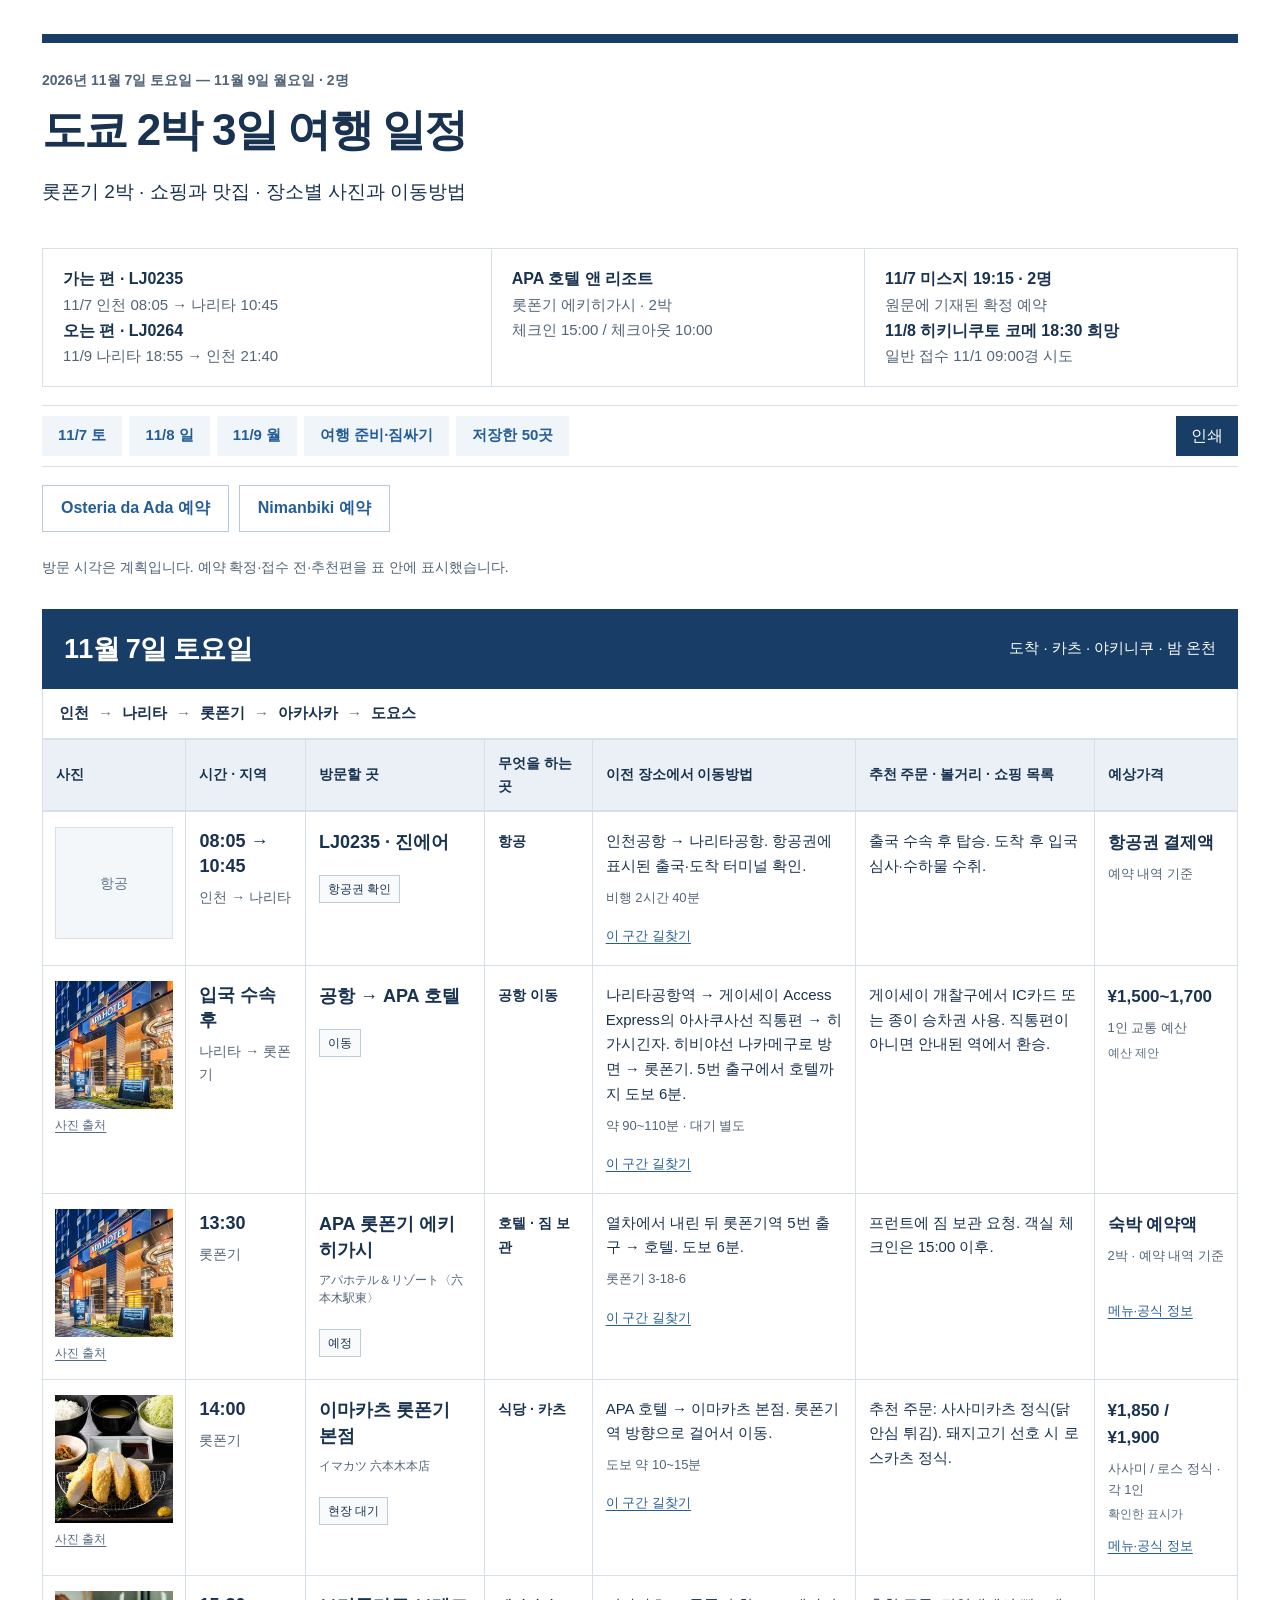
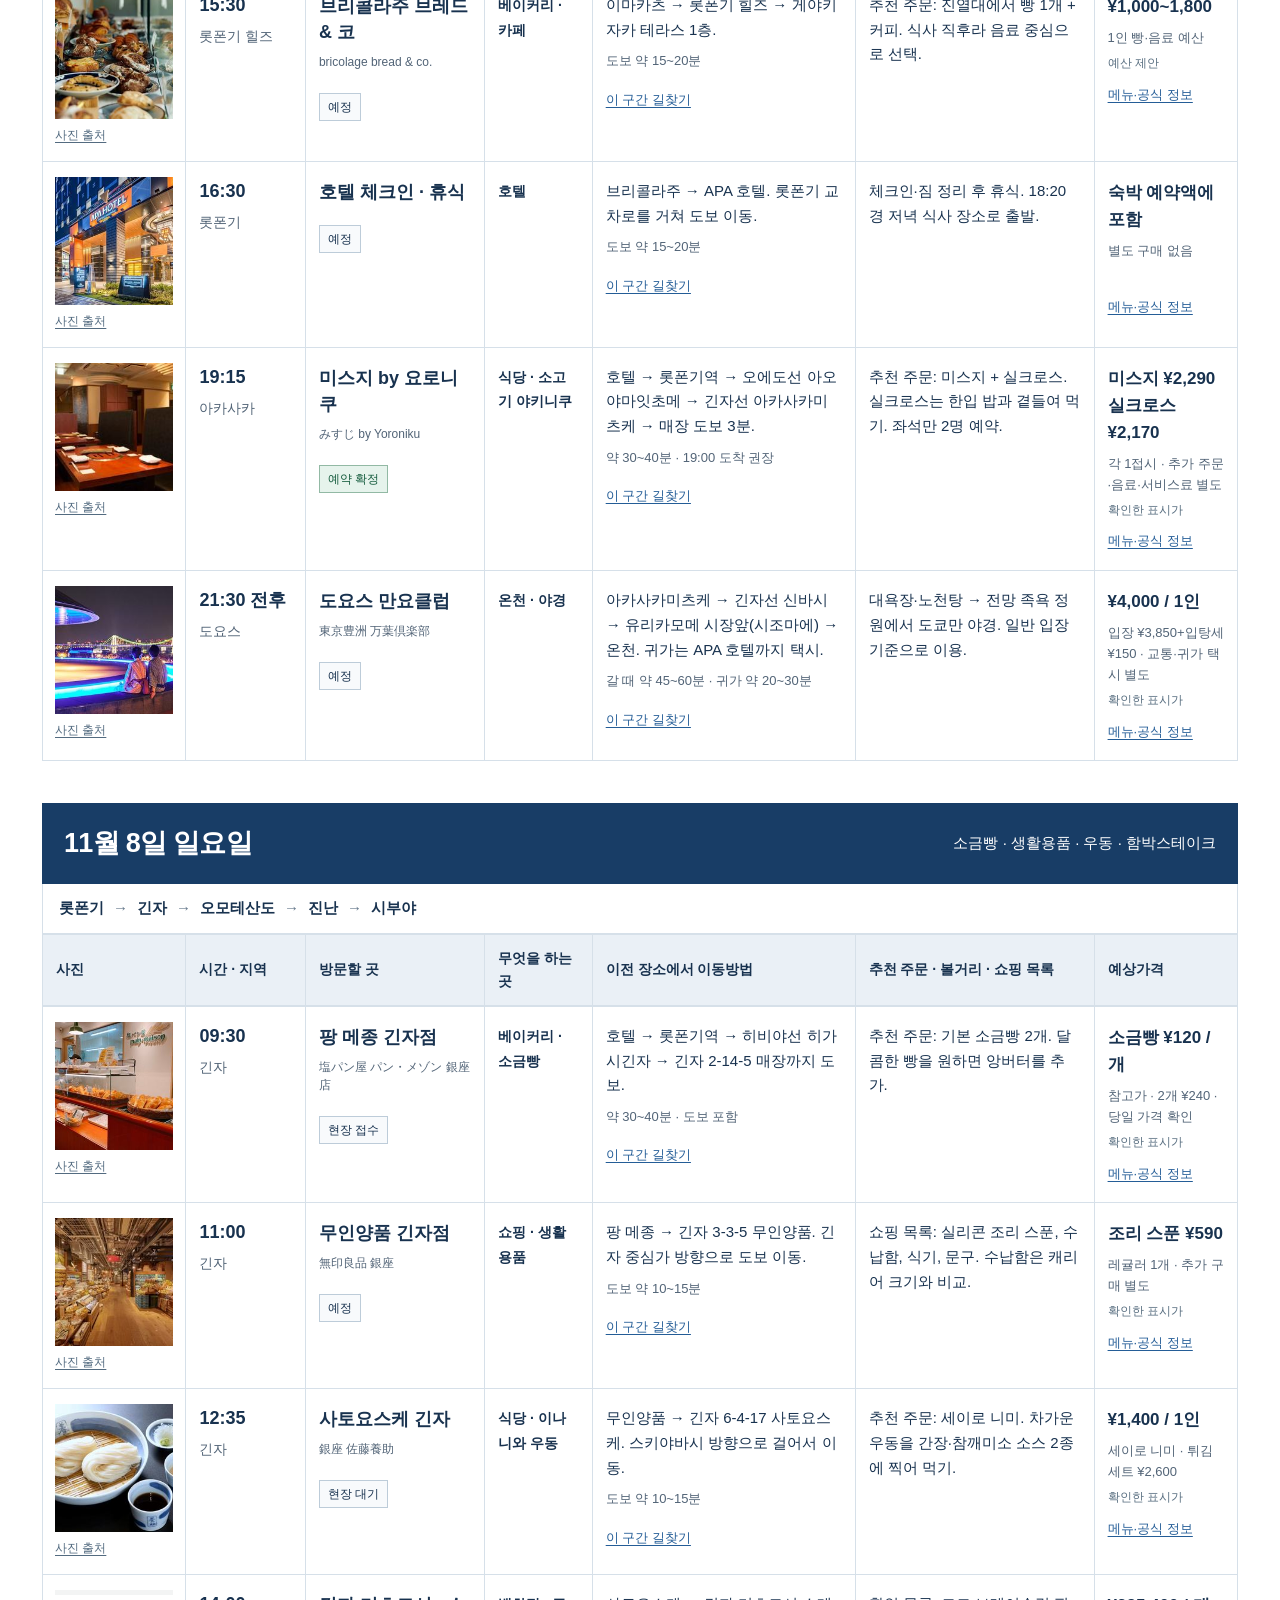
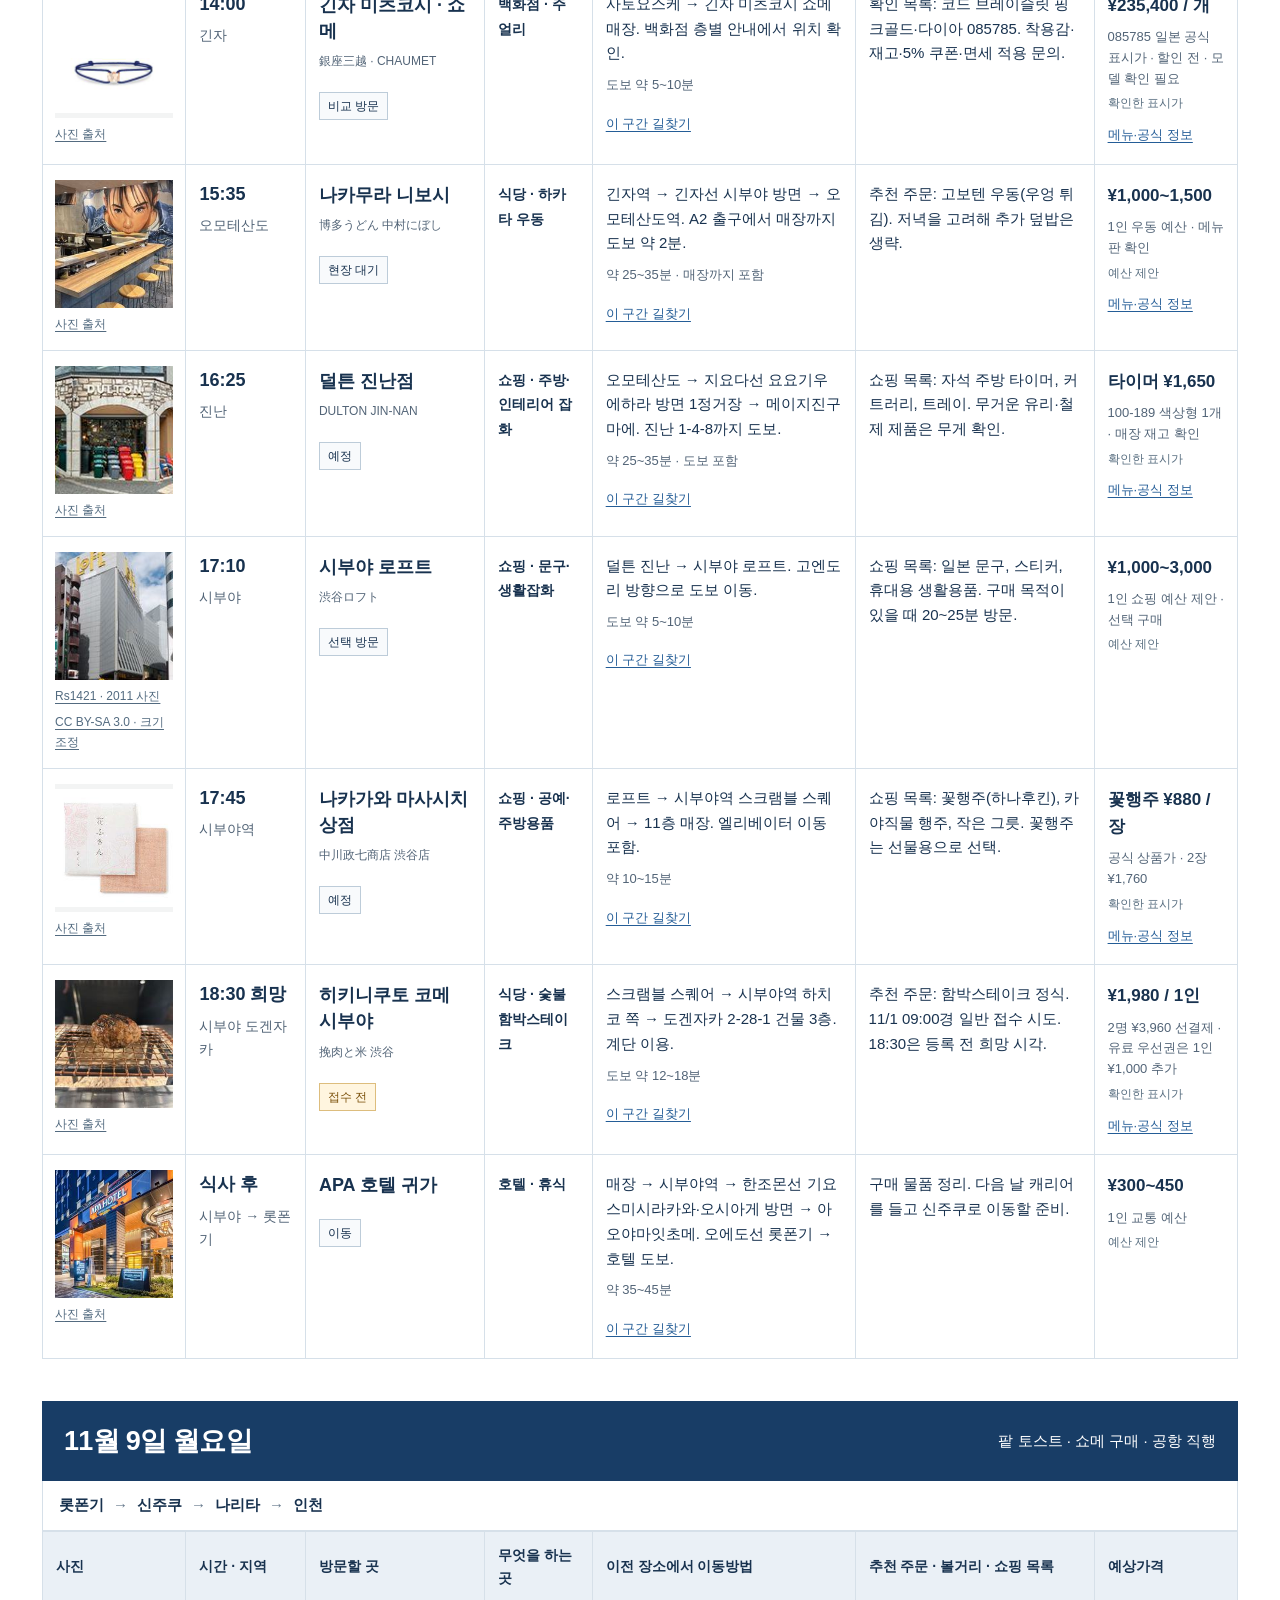
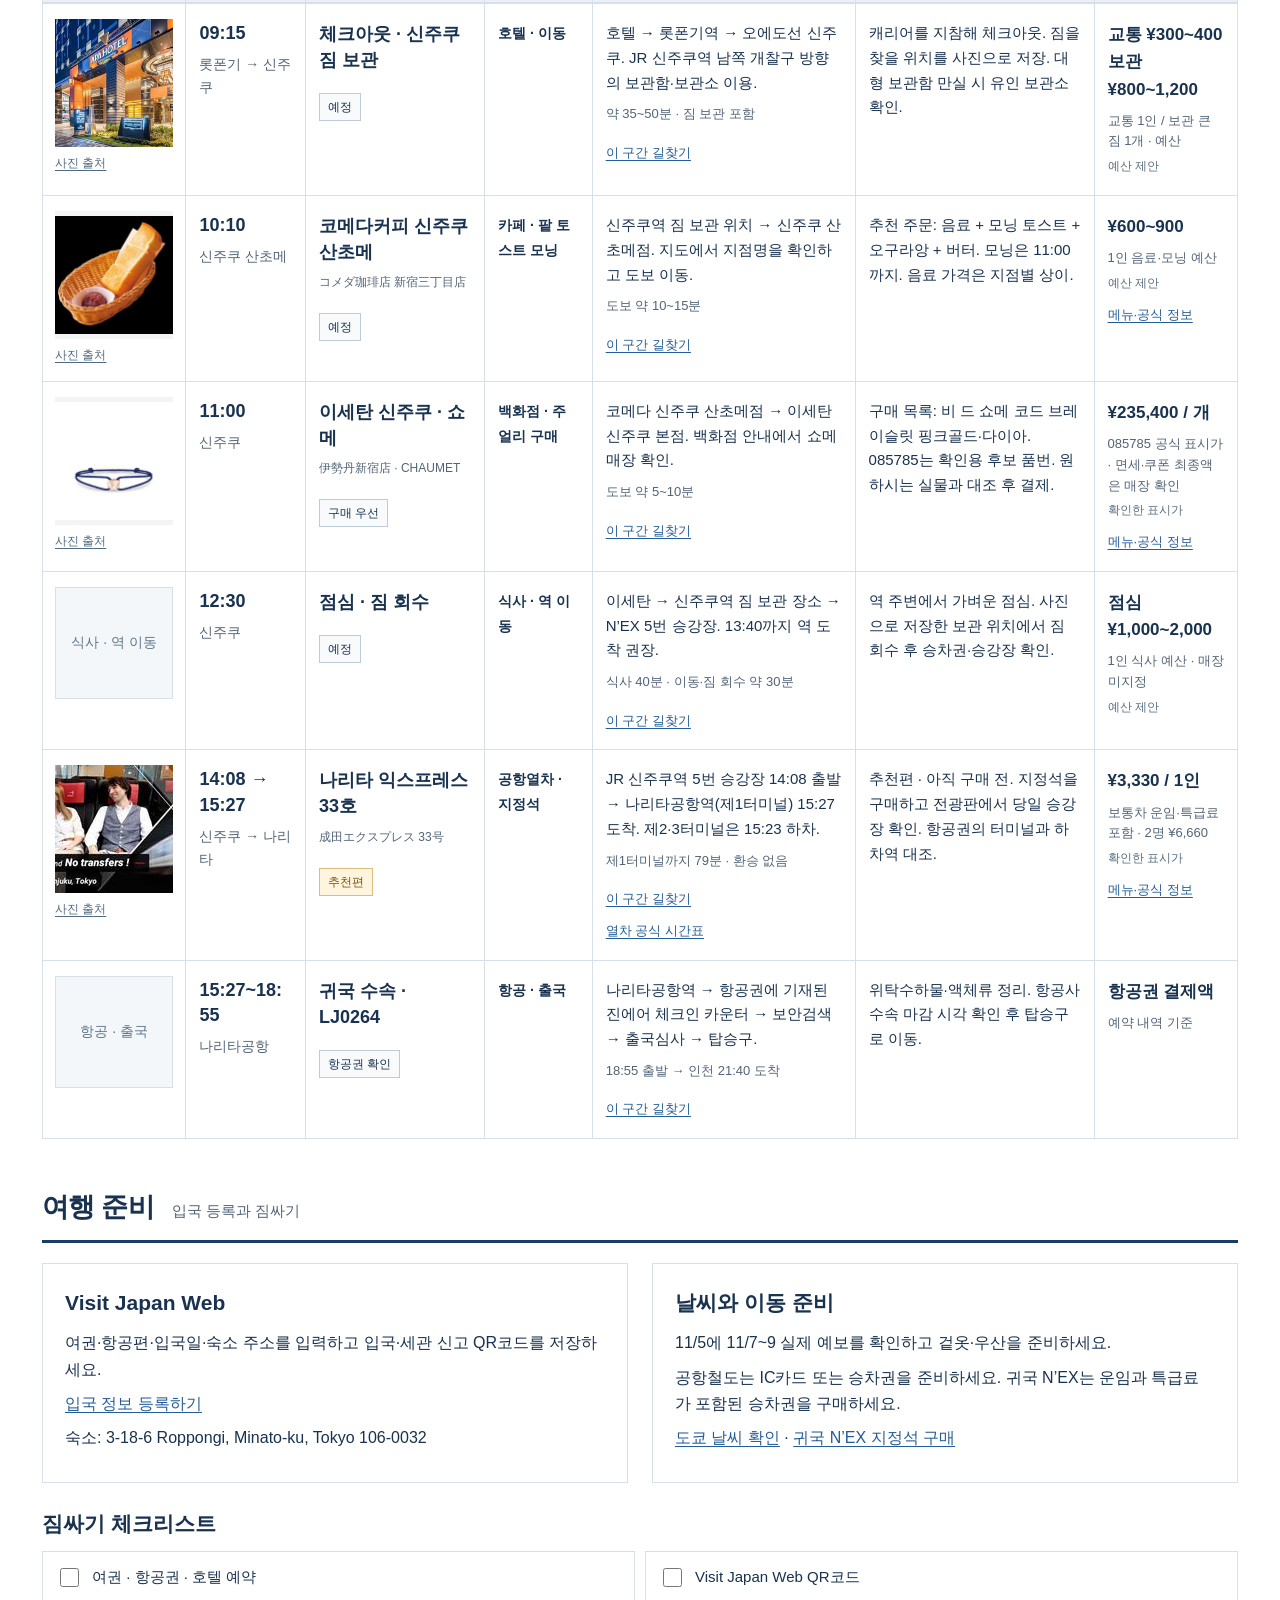
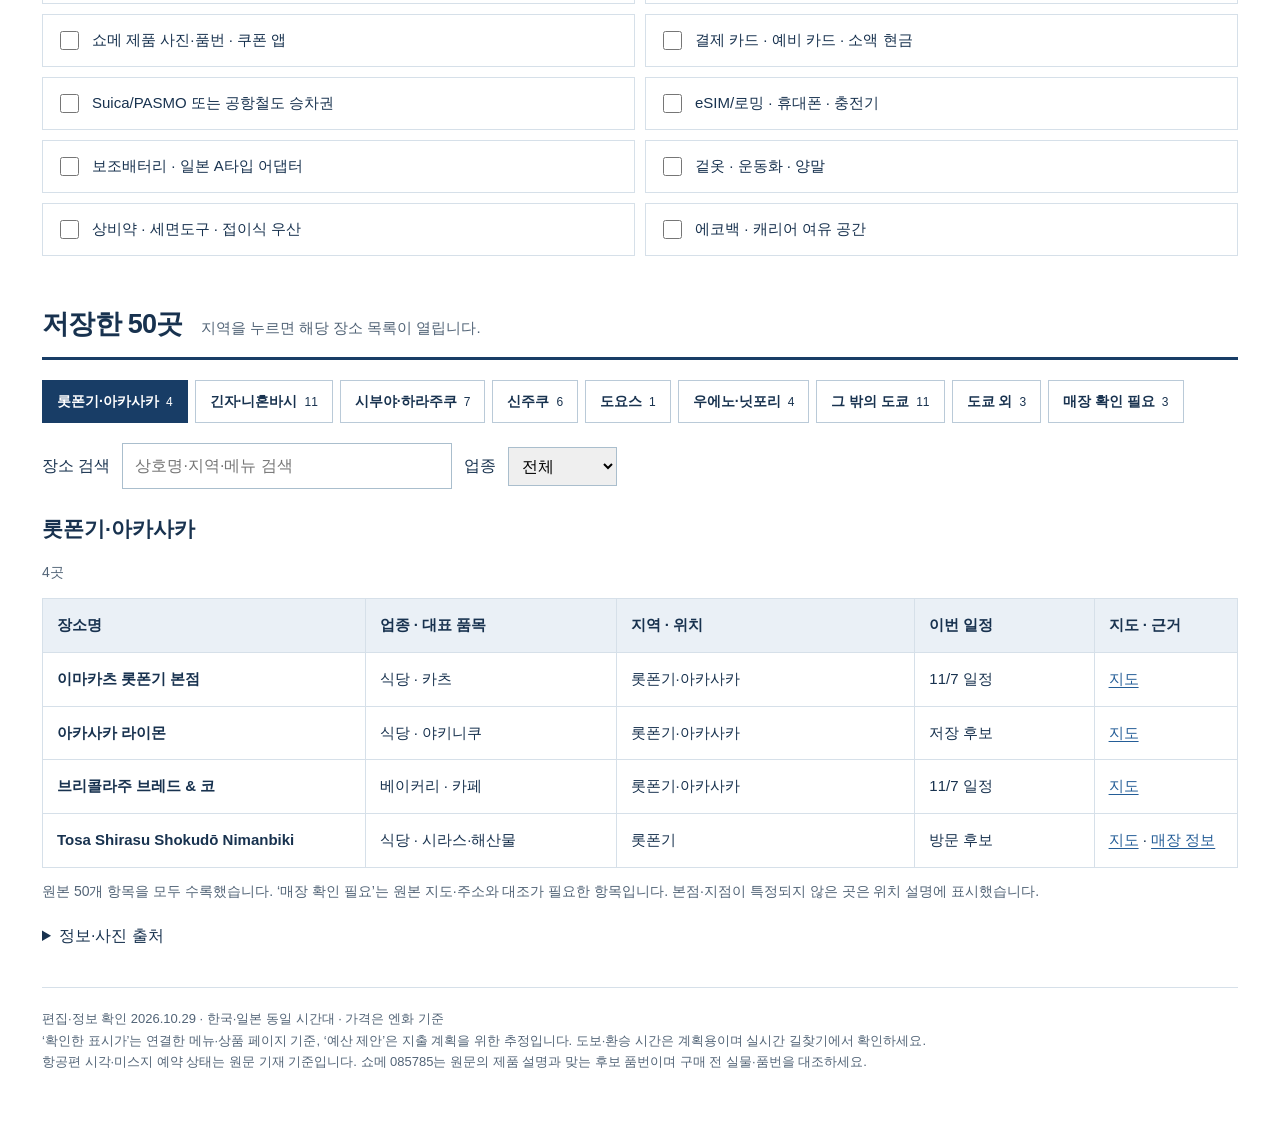
==== commit 0292d0e8: "Revise Tokyo itinerary with photos, transit directions, prices and regional place tabs" ====
--- a/tokyo-trip.html
+++ b/tokyo-trip.html
@@ -1,47 +1,5 @@
-<!DOCTYPE html>
-
-<html lang="ko"><head><meta charset="utf-8"/><meta content="width=device-width,initial-scale=1" name="viewport"/><title>도쿄 2박 3일 | 최적 동선·예약 마감·교통 2026</title><style>
-:root{--navy:#172c4e;--blue:#2e67b9;--mist:#eef4fa;--ink:#202c3a;--muted:#66768a;--line:#dce5ee;--paper:#fff;--green:#24775d;--warm:#faf5ef}*{box-sizing:border-box}html{scroll-behavior:smooth}body{margin:0;background:#f4f7fa;color:var(--ink);font-family:ui-sans-serif,-apple-system,BlinkMacSystemFont,"Malgun Gothic",sans-serif;line-height:1.6}a{color:inherit}.wrap{max-width:980px;margin:auto;padding:0 18px 70px}.hero{background:linear-gradient(125deg,#14294b,#34669a);color:white;padding:46px 32px 34px;border-radius:0 0 25px 25px;position:relative;overflow:hidden}.hero:after{content:"TOKYO";position:absolute;right:-18px;bottom:-40px;font-weight:900;font-size:155px;opacity:.05;letter-spacing:-12px}.eyebrow{font-size:12px;letter-spacing:2.5px;font-weight:800;color:#b6d8ff}h1{font-size:clamp(30px,5vw,50px);line-height:1.15;letter-spacing:-1.5px;margin:13px 0 15px}.hero p{max-width:620px;opacity:.91}.chips{display:flex;gap:8px;flex-wrap:wrap;margin-top:24px}.chip{border:1px solid #ffffff5c;background:#ffffff18;padding:7px 11px;border-radius:99px;font-size:12px}.quick{background:white;border:1px solid var(--line);border-radius:17px;padding:17px 20px;margin:18px 0;display:grid;grid-template-columns:repeat(3,1fr);gap:20px}.quick small{display:block;color:var(--muted);font-size:12px}.quick strong{display:block;font-size:14px;margin-top:5px}.nav{position:sticky;top:0;z-index:5;background:#f4f7faed;backdrop-filter:blur(10px);padding:12px 0;display:flex;gap:9px;overflow:auto}.nav a{background:white;border:1px solid var(--line);border-radius:99px;text-decoration:none;padding:9px 18px;white-space:nowrap;font-size:13px;font-weight:800}.section{margin-top:32px}.sectionhead{display:flex;align-items:end;gap:14px;border-bottom:2px solid var(--navy);padding-bottom:9px}.sectionhead h2{font-size:24px;line-height:1.25;margin:0;color:var(--navy)}.sectionhead span{color:var(--muted);font-size:13px}.note{background:var(--warm);border:1px solid #ecd9c0;border-radius:14px;padding:18px 20px;margin:16px 0;font-size:14px}.card{background:var(--paper);border:1px solid var(--line);border-radius:17px;padding:21px;margin:13px 0;box-shadow:0 6px 16px #1b446409}.timeline{position:relative;margin-top:18px}.event{display:grid;grid-template-columns:74px 1fr;gap:16px;margin:13px 0}.time{text-align:right;color:var(--blue);font-weight:850;font-size:15px;padding-top:18px}.place{background:white;border:1px solid var(--line);border-radius:16px;padding:16px 18px;min-width:0}.place h3{font-size:17px;margin:4px 0 5px;letter-spacing:-.3px}.place p{font-size:13px;color:var(--muted);margin:5px 0}.tag{display:inline-block;font-size:11px;font-weight:800;border-radius:5px;padding:3px 7px;background:#e7effb;color:#21599f;margin-right:5px}.tag.must{background:#e5f4ed;color:#14684a}.tag.warn{background:#fff0dc;color:#995c07}.tag.no{background:#f1e7e8;color:#a13a48}.links{display:flex;gap:7px;flex-wrap:wrap;margin-top:11px}.links a{font-size:12px;text-decoration:none;background:#eaf1fb;color:#204d83;border-radius:8px;padding:7px 10px;font-weight:750}.links a.book{background:#1f5c9f;color:white}.links a.alt{background:#edf4ed;color:#236c49}.flex{display:grid;grid-template-columns:1fr 1fr;gap:12px}.mini{font-size:13px;color:var(--muted)}table{width:100%;border-collapse:collapse;font-size:13px;background:white}td,th{padding:12px 10px;border-bottom:1px solid var(--line);vertical-align:top;text-align:left}th{color:var(--navy);background:#eaf0f8}.tablewrap{overflow:auto;border:1px solid var(--line);border-radius:14px;margin-top:15px}.footer{font-size:12px;color:var(--muted);margin-top:28px}.pill{font-weight:700;color:#245f9d}button{border:0;cursor:pointer} .copy{background:var(--navy);color:white;padding:11px 15px;border-radius:9px;font-weight:800}ul{padding-left:20px}li{margin:6px 0}@media(max-width:680px){.wrap{padding:0 12px 60px}.hero{padding:34px 22px 26px;margin:0 -12px}.quick{grid-template-columns:1fr;gap:9px}.quick>div+div{border-top:1px solid var(--line);padding-top:10px}.sectionhead{display:block}.sectionhead span{display:block;margin-top:5px}.event{grid-template-columns:52px 1fr;gap:9px}.time{font-size:13px}.place{padding:13px}.flex{grid-template-columns:1fr}.nav a{padding:8px 13px}.hero:after{font-size:85px;bottom:-15px}}
-
-#inventory table{min-width:660px}#inventory td{font-size:12.5px}#inventory td:nth-child(2){font-weight:650}a:focus-visible{outline:3px solid #216ef0;outline-offset:3px}
-
-.packing{display:grid;grid-template-columns:repeat(auto-fit,minmax(260px,1fr));gap:9px;margin-top:12px}.packing label{display:flex;gap:8px;align-items:center;padding:8px 10px;border:1px solid #e7e9ee;border-radius:8px;font-size:13px}.packing input{accent-color:#2563eb;width:17px;height:17px}.packing label:has(input:checked){text-decoration:line-through;opacity:.62}
-</style></head><body><div class="wrap"><header class="hero"><div class="eyebrow">TOKYO CITY GUIDE · UPDATED 26 OCT 2026</div><h1>도쿄 2박 3일<br/>쇼핑과 맛집 여행</h1><p>저장 50곳 전수 반영 · 구역별 이동 최소화 · 예약/할인/교통 공식 근거 · 현장 대안 포함</p><div class="chips"><span class="chip">11/07 SAT — 11/09 MON</span><span class="chip">롯폰기 2박</span><span class="chip">예약 링크 포함</span><span class="chip">구글 지도 바로 열기</span></div></header>
-<div class="quick"><div><small>항공편</small><strong>11/7 LJ0235 · ICN 08:05 → NRT 10:45</strong><strong>11/9 LJ0264 · NRT 18:55 → ICN 21:40</strong></div><div><small>숙소</small><strong>APA 호텔 앤 리조트 롯폰기 에키히가시</strong><span class="mini">귀국일 신주쿠 왕복 제거 · 예약 마감표와 교통 안내 포함</span></div><div><small>이번 여행 핵심</small><strong>쇼메 구매 · 긴자 MUJI · 덜튼 진난</strong><span class="mini">예약 불가 맛집은 여유 동선과 교체안 함께 제시</span></div></div>
-<nav class="nav"><a href="#deadline">예약 마감</a><a href="#changes">검증 결과</a><a href="#day1">11/7 토</a><a href="#day2">11/8 일</a><a href="#day3">11/9 월</a><a href="#airport">공항 이동</a><a href="#backup">후보 관리</a><a href="#transport">교통·결제</a><a href="#inventory">50곳 전수표</a></nav>
-<section class="section" id="deadline"><div class="sectionhead"><h2>출발 전 예약·확인 마감표</h2><span>한국과 일본 동일 시간대(JST=KST) · 오늘 10/26 기준</span></div><div class="note"><strong>11/7 미스지 by 요로니쿠 예약 확정:</strong> 19:15 · 2명 · 좌석만 · 예약번호 JHGG4J. <a href="https://www.tablecheck.com/ko/reservations/JHGG4J?prev_action=reserve" target="_blank">예약 변경·취소 관리 ↗</a> (개인 예약 링크: 타인 공유 주의). <br/><strong>11/8 히키니쿠토 코메:</strong> 아직 미등록 · <b>11/1(일) 08:55 알림 설정 완료, 09:00경 무료 웨이팅 접수</b>. 2명 식사비 ¥3,960 선결제. 일반 등록 접수 전에는 확정 일정 아님.</div><div class="tablewrap"><table><thead><tr><th>목표일</th><th>할 일</th><th>확인 사항</th><th>링크</th></tr></thead><tbody>
-<tr><td><b>10/29(목)</b></td><td>히키니쿠토 코메 온라인 등록 방식·식사 시간 점검</td><td><b>무료 일반 웨이팅은 11/1(일) 오전 9시경에 접수</b>. ¥1,000/석 유료 선접수와 혼동 금지.</td><td><a href="https://hikinikutocome.com/ko/visit/shibuya/" target="_blank">공식 접수 ↗</a></td></tr>
-<tr><td><b>10/30(금)</b></td><td>쇼메 <b>이세탄 신주쿠점</b>·긴자 미츠코시점: 모델/사이즈/재고/5% 할인·면세 확인</td><td>신주쿠 구매 우선. 5% 혜택은 백화점 공식 규정 확인; 해당 제품의 적용은 매장 확인 전까지 미확정.</td><td><a href="https://stores.chaumet.com/ko/jp/tokyo" target="_blank">쇼메 매장 ↗</a></td></tr>
-<tr><td><b>11/3(화)</b></td><td>나리타 터미널·귀국편 공항열차 시간·해외 Visa 터치 확인</td><td>Visit Japan Web도 이때 작성 권장(공식 마감일 아님). 11/9 신주쿠→공항 이동은 N'EX / 저렴한 대안 비교.</td><td><a href="https://www.vjw.digital.go.jp/" target="_blank">Visit Japan Web ↗</a></td></tr>
-</tbody></table></div><p class="mini">위 세 날짜는 공식 예약 마감이 아니라 개인 준비 목표일입니다.</p>
-</section><section class="section" id="route"><div class="card"><h3>Visit Japan Web</h3><p>11/3(화) 여권·항공편 LJ0235·11/7 입국일·APA 롯폰기 숙소·세관 신고 정보를 작성하고 QR코드를 저장. 11/3은 편의를 위한 개인 목표일이며 공식 등록 마감일이 아닙니다.</p><div class="links"><a href="https://www.vjw.digital.go.jp/" target="_blank">공식 등록 사이트 ↗</a></div><h3>기후와 옷차림</h3><p>도쿄 11월 평년: 평균기온 약 12.5°C, 평균 최고 약 16.7°C·최저 약 8.8°C. 11/7~9 실제 예보가 아니므로 11/5 최신 기상에 따라 가벼운 코트·우산을 결정.</p><div class="links"><a href="https://www.jma.go.jp/bosai/forecast/" target="_blank">일본 기상청 예보 ↗</a></div><h3>짐싸기 체크리스트</h3><div class="packing"><label><input type="checkbox"/> 여권·항공권·호텔 예약</label><label><input type="checkbox"/> Visit Japan Web QR코드</label><label><input type="checkbox"/> 쇼메 제품 정보·5% 쿠폰 앱·여권</label><label><input type="checkbox"/> 해외 Visa 비접촉 카드·예비 카드·소액 현금</label><label><input type="checkbox"/> eSIM/로밍·휴대폰·충전기·보조배터리</label><label><input type="checkbox"/> 일본 A타입 어댑터</label><label><input type="checkbox"/> 얇은 겉옷·편한 운동화·양말</label><label><input type="checkbox"/> 상비약·세면도구·접이식 우산·에코백</label></div></div><div class="sectionhead"><h2>출발 준비 · 입국·날씨·짐싸기</h2><span>11월 3일 등록 권장 · 11월 5일 기상 재확인</span></div><div class="sectionhead"><h2>동선 최적화 판단</h2><span>동서 왕복·불필요한 환승 최소화</span></div><div class="card"><h3>권역별 이동: 롯폰기 → 긴자 → 오모테산도 → 진난·시부야 / 마지막 날 신주쿠 → 나리타</h3><p>11/8 일요일은 긴자·오모테산도·시부야를 순서대로 방문하며 같은 권역 재방문을 줄입니다. <b>11/9 월요일은 신주쿠 이세탄 쇼메를 우선 구매 매장</b>으로 확정 배치했습니다. 롯폰기 숙소 체크아웃 후 짐을 지참해 신주쿠역 수하물 보관함에 보관하고, 신주쿠역에서 나리타 익스프레스로 바로 출발하면 호텔 역방향 왕복이 없어집니다.</p><p class="mini">귀국일 최저비용 대안은 신주쿠→아사쿠사선/게이세이 Access Express 환승 경로로 검토하되, 정확한 열차 시각과 요금은 11/3에 확인합니다. 공항 16:00~16:15 도착 목표.</p></div></section><section class="section" id="changes"></section>
-<section class="section" id="day1"><div class="sectionhead"><h2>동선에 따라 추가할 수 있는 저장 후보</h2><span>일정 앞쪽에서 확인 · 방문 확정 아님</span></div><div class="card"><h3>추가하면 좋은 후보</h3><ul><li>Osteria da Ada: 긴자, 온라인 예약 가능. 긴자에서 저녁까지 머무를 경우</li><li>Tosa Shirasu Shokudō Nimanbiki: 롯폰기 저녁 대안</li><li>핸즈 시부야: 생활용품 구매 목적이 있을 때</li><li>니코 앤드 TOKYO: 하라주쿠에 갈 여유가 있을 때</li></ul><div class="links"><a class="book" href="https://tabelog.com/en/tokyo/A1301/A130101/13240885/" target="_blank">Osteria 예약 ↗</a><a class="book" href="https://tabelog.com/en/tokyo/A1307/A130701/13242968/" target="_blank">Nimanbiki 예약 안내 ↗</a></div></div><div class="sectionhead"><h2>DAY 01 · 11월 7일 토요일</h2><span>나리타 → 롯폰기 → 아카사카 · 체크인과 야키니쿠, 밤 온천</span></div><div class="timeline">
-<div class="event"><div class="time">10:45</div><div class="place"><span class="tag must">도착</span><h3>나리타공항 제1터미널</h3><p>입국·수하물 수취 이후 게이세이 Access Express 이용. 히가시긴자에서 히비야선 환승 → 롯폰기. 출발 대기와 입국 지연 반영.</p><div class="links"><a href="https://www.google.com/maps/dir/?api=1&amp;origin=Narita+Airport+Terminal+1&amp;destination=APA+Hotel+and+Resort+Roppongi+Ekihigashi&amp;travelmode=transit" target="_blank">공항→호텔 경로 ↗</a></div><p class="mini"><b>교통 결제:</b> 게이세이 Access Express는 Visa 비접촉 승차 대상이 아니므로 공항에서 종이 승차권 또는 Suica/PASMO 사용. 히가시긴자까지 종이 약 ¥1,330 / IC 약 ¥1,318, 롯폰기행 히비야선 요금 추가. 공항→호텔 총 85~105분 계획용. 공항철도 출구·환승 매체 확인. <a href="https://www.keisei.co.jp/keisei/tetudou/skyliner/us/directions/higashiginza.php" target="_blank">게이세이 운임 ↗</a></p></div></div>
-<div class="event"><div class="time">13:30</div><div class="place"><span class="tag must">짐 보관</span><h3>APA 호텔 앤 리조트 롯폰기 에키히가시</h3><p>도착 예정은 항공 입국심사·열차 대기에 따라 변동. 체크인 시각은 15:00.</p><div class="links"><a href="https://www.google.com/maps/search/?api=1&amp;query=APA+Hotel+Resort+Roppongi+Ekihigashi" target="_blank">구글 지도 ↗</a></div></div></div>
-<div class="event"><div class="time">14:00</div><div class="place"><span class="tag must">저장 맛집</span><span class="tag warn">점심 예약 불가</span><h3>이마카츠 롯폰기 본점</h3><p>점심 마지막 주문 15:30. 공항 지연 또는 현장 대기 45분 이상이면 첫날 점심을 다른 곳으로 대체하고, 이마카츠는 저녁 후보로 변경.</p><div class="links"><a href="https://www.google.com/maps/search/?api=1&amp;query=Imakatsu+Roppongi" target="_blank">구글 지도 ↗</a><a href="https://tabelog.com/en/tokyo/A1307/A130701/13096723/" target="_blank">영업 정보 ↗</a></div></div></div>
-<div class="event"><div class="time">15:30</div><div class="place"><span class="tag">카페·베이커리</span><h3>브리콜라주 브레드 &amp; 코</h3><p>롯폰기 힐즈에서 빵·커피. 19:00 영업 종료, 사전 예약 불가. 호텔 체크인과 순서 교체 가능.</p><div class="links"><a href="https://www.google.com/maps/search/?api=1&amp;query=Bricolage+Bread+and+Co+Roppongi" target="_blank">구글 지도 ↗</a></div></div></div>
-<div class="event"><div class="time">19:15</div><div class="place"><span class="tag must">예약 확정</span><h3>미스지 by 요로니쿠 · 예약 확정 19:15</h3><p><b>2026.11.07(토) 19:15 · 2명 · 예약번호 JHGG4J · 좌석만 예약(메뉴 현장 주문).</b> 예약 시간 15분 이상 늦을 경우 취소 가능성이 있어 19:00까지 매장 부근 도착 권장. 예약 변경·취소 페이지는 개인 관리 링크이므로 외부 공유 주의.</p><div class="links"><a class="book" href="https://www.tablecheck.com/ko/reservations/JHGG4J?prev_action=reserve" target="_blank">내 예약 변경·취소 ↗</a><a href="https://www.google.com/maps/search/?api=1&amp;query=Misuji+by+Yoroniku+Akasaka" target="_blank">지도 ↗</a></div></div></div>
-<div class="event"><div class="time">21:30</div><div class="place"><span class="tag must">온천 · 밤</span><h3>도요스 만요클럽 온천</h3><p>미스지 식사 후 이동. <b>갈 때 대중교통:</b> 아카사카미츠케 → 긴자선 신바시 → 유리카모메 시장앞역, 약 40분. 만요클럽은 센캬쿠반라이 안에 있어 역에서 바로 닿습니다. 24시간 영업이라 늦은 입장이 가능하고, 이 시간대 도착이면 클룩 일반 입장권(10:00~익일 02:59)으로 충분합니다. <b>올 때 택시:</b> 도요스 → 롯폰기 약 15분, 심야 할증(22:00~05:00, +20%) 포함 약 4,800~5,300엔. 새벽 3시를 넘기면 심야 입욕 요금이 붙으니 그 전에 나오는 쪽이 좋습니다.</p><div class="links"><a href="https://www.google.com/maps/search/?api=1&amp;query=Toyosu+Manyo+Club" target="_blank">구글 지도 ↗</a><a href="https://www.google.com/maps/dir/?api=1&amp;origin=Akasaka+Tokyo&amp;destination=Toyosu+Manyo+Club&amp;travelmode=transit" target="_blank">아카사카→도요스 경로 ↗</a></div></div></div></div><div class="note"><strong>첫날 운영 기준</strong> ① 미스지 예약 확정 → 저녁 고정, ② 미스지 실패 → 킨주 별관 예약, ③ 모두 실패 → 라이몬 대기는 하지 않고 롯폰기 현지 식사. 이마카츠가 대기로 늦어지면 브리콜라주 방문을 줄입니다.</div></section>
-<section class="section" id="day2"><div class="sectionhead"><h2>DAY 02 · 11월 8일 일요일</h2><span>긴자 → 오모테산도 → 진난 → 시부야 · 우동 2곳·쇼메·무인양품</span></div><div class="note"><strong>추가 확정 방문 후보 (11/8):</strong> 사토요스케 긴자(12:35 전후), 나카무라 니보시 오모테산도(15:35 전후). 두 곳 모두 예약 불가입니다. 방문 직전 영업정보 확인. 18:30 히키니쿠토 코메는 11/1 등록 성공 시에만 확정합니다.</div><div class="timeline">
-<div class="event"><div class="time">09:30</div><div class="place"><span class="tag">베이커리</span><h3>팡 메종 긴자 · 소금빵</h3><p>품절 가능성을 고려해 이른 시간 방문. 현장 영업시간과 대기 상황 확인.</p><div class="links"><a href="https://www.google.com/maps/search/?api=1&amp;query=Pain+Maison+Ginza" target="_blank">구글 지도 ↗</a></div></div></div>
-<div class="event"><div class="time">11:00</div><div class="place"><span class="tag must">쇼핑 핵심</span><h3>MUJI Ginza · 대형 플래그십</h3><p>리빙·수납·식기·문구 중심으로 70~90분. 이번 여행에서 무인양품은 긴자점 한 곳을 충분히 둘러보는 것이 효율적.</p><div class="links"><a href="https://www.google.com/maps/search/?api=1&amp;query=MUJI+Ginza" target="_blank">구글 지도 ↗</a></div><p class="mini"><b>시내 교통:</b> 도쿄메트로·도에이 비접촉 Visa 개찰구에서 카드 터치 승차 가능. 입·출장에서 동일 카드/기기 사용, 1인 1개 매체. 일반 교통패스는 이 동선에서 필수 아님. <a href="https://www.tokyometro.jp/en/ticket/tap-to-ride/index.html" target="_blank">공식 안내 ↗</a></p></div></div>
-<div class="event"><div class="time">12:35</div><div class="place"><span class="tag warn">선택 1곳</span><h3>긴자 사토요스케 · 이나니와 우동 (확정 방문 우선)</h3><p>일요일 점심 11:30~15:00 (주문 마감 14:30). 주말은 예약 불가·현장 순서대로 입장. 대기가 45분을 넘으면 쇼메 구매 시간을 우선해 방문 순서 조정.</p><div class="links"><a href="https://www.google.com/maps/search/?api=1&amp;query=銀座+佐藤養助" target="_blank">사토요스케 지도 ↗</a></div></div></div>
-<div class="event"><div class="time">14:00</div><div class="place"><span class="tag must">매장 비교</span><h3>긴자 미츠코시 쇼메 · 비교 방문</h3><p>긴자에서는 희망 제품의 착용·색상·사이즈·재고와 5% 쿠폰 적용 여부만 확인. <b>구매 우선 매장은 다음 날 이세탄 신주쿠 쇼메</b>로 변경. 긴자에서 원하는 재고와 할인 조건이 확실하면 이곳에서 구매해도 무방. 공식 할인 제외 목록에 쇼메가 적혀 있지 않더라도 개별 품목 적용은 사전 확답 필요.</p><div class="links"><a href="https://cp.mistore.jp/global/en/app/shopping-coupon.html" target="_blank">공식 쿠폰 조건 ↗</a><a href="https://www.google.com/maps/search/?api=1&amp;query=Chaumet+Ginza+Mitsukoshi" target="_blank">지도 ↗</a></div></div></div>
-<div class="event"><div class="time">15:35</div><div class="place"><span class="tag must">우동 추가</span><h3>Udon Niboshi · 하카타 우동 나카무라 니보시</h3><p>오모테산도역 A2 출구에서 도보 약 2분. 후쿠오카 우동 타이라와 비슷한 부드러운 하카타식 우동·맑은 니보시 국물·고보텐. 10:00~20:00, 부정기 휴무, 예약 불가, 완전 캐시리스. 18:30 저녁 식사 예약을 고려해 소량 주문 및 30분 전후로 방문.</p><div class="links"><a href="https://www.google.com/maps/search/?api=1&amp;query=博多うどん+中村にぼし+表参道" target="_blank">구글 지도 ↗</a><a href="https://tabelog.com/tokyo/A1306/A130602/13315213/" target="_blank">영업·결제 확인 ↗</a></div></div></div><div class="event"><div class="time">16:25</div><div class="place"><span class="tag must">생활잡화</span><h3>덜튼 진난점 → 시부야 로프트 → 나카가와 마사시치</h3><p>오모테산도에서 하라주쿠 방면을 거쳐 진난 덜튼(약 40분) → 시부야 로프트(약 30분) 순서로 이동하고, 마지막에 시부야역 스크램블 스퀘어 11층 <b>나카가와 마사시치 상점</b>(카야직물 행주·전통 공예 잡화·그릇·커트러리, 10:00~21:00)을 얹습니다. 이동이 길거나 쇼핑이 늦어지면 로프트는 선택 방문으로 조정.</p><div class="links"><a href="https://www.google.com/maps/dir/?api=1&amp;origin=Shibuya+Loft&amp;destination=Dulton+Jinnan+Shop&amp;travelmode=walking" target="_blank">로프트→덜튼 도보 ↗</a><a href="https://www.google.com/maps/search/?api=1&amp;query=中川政七商店+渋谷店" target="_blank">나카가와 마사시치 지도 ↗</a><a href="https://maps.app.goo.gl/gPLs73p2TBJ8FQzk7" target="_blank">덜튼 저장 지도 ↗</a><a href="https://www.google.com/maps/search/?api=1&amp;query=Hands+Shibuya" target="_blank">핸즈(선택) ↗</a></div></div></div>
-<div class="event"><div class="time">18:30</div><div class="place"><span class="tag">저녁 옵션</span><h3>히키니쿠토 코메 (11/1 무료 웨이팅 성공 시) / 바쿠마츠 카레</h3><p>11월 1일 09:00경 히키니쿠토 코메 시부야점 2명 일반 웨이팅 등록 시도. 18:30 등록 성공 시 방문, 실패 시 바쿠마츠 카레 등으로 대체. 일반 웨이팅 등록 비용 무료, 정식 2명 선결제 ¥3,960.</p><div class="links"><a class="book" href="https://tabelog.com/en/tokyo/A1303/A130301/13313489/" target="_blank">바쿠마츠 예약·코스 ↗</a><a href="https://www.google.com/maps/search/?api=1&amp;query=Hikiniku+to+Come+Shibuya" target="_blank">히키니쿠토 코메 지도 ↗</a><a class="book" href="https://hikinikutocome.com/ko/visit/shibuya/" target="_blank">히키니쿠 공식 등록 안내 ↗</a></div></div></div>
-</div><div class="note"><strong>우동 2곳 반영:</strong> 긴자에서는 사토요스케를 점심으로, 오모테산도에서는 나카무라 니보시를 오후 소량 식사로 방문합니다. 긴자→오모테산도→진난→시부야역 서측으로 이동하며 역주행을 피합니다.</div><div class="note"><strong>이동 우선순위:</strong> 긴자 무인양품→사토요스케→쇼메→오모테산도 나카무라 니보시→진난 덜튼→시부야 로프트(선택)→나카가와 마사시치(스크램블 스퀘어 11F)→18:30 히키니쿠토 코메(등록 시). <a href="https://www.google.com/maps/dir/?api=1&amp;origin=銀座+佐藤養助&amp;destination=挽肉と米+渋谷&amp;waypoints=銀座三越%7C博多うどん+中村にぼし%7CDULTON+JINNAN%7C渋谷ロフト&amp;travelmode=walking" target="_blank">주요 장소 지도 ↗</a></div></section>
-<section class="section" id="day3"><div class="sectionhead"><h2>DAY 03 · 11월 9일 월요일</h2><span>롯폰기 근처 오전 → 호텔 짐 회수 → 나리타 · 귀국일 역주행 제거</span></div><div class="note"><strong>11/9(월) 신주쿠 쇼메 구매 우선:</strong> 롯폰기 호텔 체크아웃 후 신주쿠까지 캐리어를 가져가 역 보관함 또는 유인 보관소에 맡긴 다음 쇼핑합니다. 짐은 신주쿠역에서 회수하고 공항으로 직행합니다. 보관 가능 여부·대형 캐리어 수용은 당일 확인해야 합니다.</div>
-<div class="timeline">
-<div class="event"><div class="time">09:15</div><div class="place"><span class="tag must">체크아웃</span><h3>APA 롯폰기 체크아웃 → 신주쿠 이동</h3><p>호텔에서 캐리어 지참. 롯폰기역에서 도에이 오에도선 등을 이용해 신주쿠 지역 이동(예상 25~40분, 도보 포함). 신주쿠역 수하물 보관함에 짐 보관 후 아침 카페.</p><div class="links"><a href="https://www.google.com/maps/dir/?api=1&amp;origin=APA+Hotel+Resort+Roppongi+Ekihigashi&amp;destination=Shinjuku+Station&amp;travelmode=transit" target="_blank">호텔→신주쿠 경로 ↗</a></div></div></div>
-<div class="event"><div class="time">10:00</div><div class="place"><span class="tag must">아침·카페</span><h3>코메다커피 신주쿠 산초메점 · 오구라앙 모닝</h3><p>말씀하신 빵에 팥소와 버터를 곁들여 먹는 <b>코메다커피(Komeda Coffee)</b>. 모닝 시간(통상 개점~11:00)에 음료 주문 후 <b>토스트/로브빵 + 오구라앙(단팥)</b> 선택. 코메다 신주쿠 산초메점은 오전 7시 개점으로 안내되어 10시에 이용할 수 있습니다.</p><div class="links"><a href="https://www.google.com/maps/search/?api=1&amp;query=コメダ珈琲店+新宿三丁目店" target="_blank">코메다 지도 ↗</a><a href="https://www.komeda.co.jp/" target="_blank">공식 홈페이지 ↗</a></div></div></div>
-<div class="event"><div class="time">11:00</div><div class="place"><span class="tag must">쇼메 구매 1순위</span><h3>이세탄 신주쿠 본점 · 쇼메</h3><p><b>비 드 쇼메 코드 브레이슬릿</b> 핑크골드·다이아 모델 재고 확인 및 결제. 사용자께서 확인하신 할인 후기가 있으나 <b>공식 5% REWARDS 쿠폰의 해당 상품 적용·면세 중복·실결제액은 매장 확인 전까지 미확정</b>. 여권·쿠폰 앱 준비. 쇼핑 60~90분을 확보하고 가능하면 출발 전에 재고 문의.</p><div class="links"><a href="https://www.google.com/maps/search/?api=1&amp;query=Chaumet+Isetan+Shinjuku" target="_blank">쇼메 지도 ↗</a><a href="https://cp.mistore.jp/global/en/app/shopping-coupon.html" target="_blank">5% 공식 조건 ↗</a><a href="https://stores.chaumet.com/ko/jp/tokyo" target="_blank">쇼메 공식 매장 ↗</a></div></div></div>
-<div class="event"><div class="time">12:45</div><div class="place"><span class="tag">간단한 점심</span><h3>신주쿠 역 주변 간단한 점심 / COVERT COFFEE</h3><p>쇼메 구매 후 시간이 남으면 저장한 신주쿠 카페 COVERT COFFEE ROASTERY 또는 가까운 점심집 한 곳. 이동이 길거나 대기 많은 곳은 제외. <b>13:30까지 역으로 복귀</b>.</p><div class="links"><a href="https://www.google.com/maps/search/?api=1&amp;query=COVERT+COFFEE+ROASTERY+Shinjuku" target="_blank">COVERT 지도 ↗</a></div></div></div>
-<div class="event"><div class="time">13:30~14:00</div><div class="place"><span class="tag must">공항 출발</span><h3>신주쿠역 짐 회수 → 나리타공항 직행</h3><p><b>편한 방법:</b> 신주쿠역에서 나리타 익스프레스(N’EX) 지정석 이용. 공항 제1터미널까지 환승 없이 약 85~100분 / 공식 성인 편도 ¥3,330. <b>저렴한 방법:</b> 신주쿠에서 아사쿠사선·게이세이 Access Express 연결로 이동(환승 발생), 공항행 구간은 Visa 비접촉만으로 통과 불가; 종이 승차권 또는 Suica/PASMO 필요. N’EX에는 운임 외 특급요금이 포함되며 지정석을 예약합니다.</p><div class="links"><a href="https://www.jreast.co.jp/en/multi/nex/tickets/" target="_blank">N’EX 공식 요금·승차권 ↗</a><a href="https://www.google.com/maps/dir/?api=1&amp;origin=Shinjuku+Station&amp;destination=Narita+Airport+Terminal+1&amp;travelmode=transit" target="_blank">신주쿠→나리타 최신 경로 ↗</a></div></div></div>
-<div class="event"><div class="time">16:00~16:15</div><div class="place"><span class="tag must">도착 목표</span><h3>나리타 제1터미널 · LJ0264 18:55 출발</h3><p>체크인·보안검색·탑승 여유를 위한 목표 도착 시각입니다. 실제 열차 출발시각은 11/3 운행표 재확인 후 확정합니다.</p></div></div>
-</div><div class="note"><b>Visa 터치 / IC 구분:</b> 도쿄메트로·도에이 지하철 대응 개찰구에서는 Visa 비접촉 결제 가능(입·출장에서 같은 카드·매체 사용, 1인 1카드). 게이세이 공항철도는 대상 밖이므로 IC/별도 승차권. <a href="https://www.tokyometro.jp/en/ticket/tap-to-ride/index.html" target="_blank">도쿄메트로 공식 안내 ↗</a></div>
-</section>
-<section class="section" id="airport"></section><section class="section" id="transport">
-</section>
-<section class="section" id="backup"><div class="sectionhead"><h2>방문하지 않는 저장 장소</h2><span>저장 후보 50곳은 아래 전체 목록에서도 확인 가능</span></div><div class="flex"><div class="card"><h3>이번 기본 동선에서 제외</h3><ul><li>이센 본점·우에노: 별도 왕복 시간 발생</li><li>니혼바시 하지메·키칸보: 거리와 메뉴 중복</li><li>아사쿠사·니시닛포리·구라마에: 쇼핑 동선에서 멀어짐</li><li>하코네·온천·기존 숙소 후보: 2박 3일 범위 밖</li><li>neo·Gyoza &amp; Okinawa·nadoya no katte: 정확한 매장 위치 미확정</li></ul></div></div></section><section class="section" id="inventory"><div class="sectionhead"><h2>저장한 50개 장소 전수 검토</h2><span>최초 첨부 HTML에서 추출 · 지역별 분류 · 기본 일정 미채택 포함</span></div><p class="mini">이 표는 여행 후보를 누락하지 않기 위한 목록입니다. 50곳 전체를 방문한다는 뜻이 아닙니다. ‘위치 확인 필요’ 그룹은 이름만으로 개별 점포가 확정되지 않은 곳도 포함합니다.</p><div class="tablewrap"><table><thead><tr><th>지역(원본)</th><th>저장 장소</th><th>이번 여행 적용</th><th>지도</th></tr></thead><tbody><tr><td>롯폰기 · 아카사카</td><td>이마카츠 롯폰기 본점</td><td>1일차</td><td><a href="https://www.google.com/maps/search/?api=1&amp;query=%EC%9D%B4%EB%A7%88%EC%B9%B4%EC%B8%A0%20%EB%A1%AF%ED%8F%B0%EA%B8%B0%20%EB%B3%B8%EC%A0%90%20Tokyo" rel="noopener" target="_blank">지도 ↗</a></td></tr><tr><td>롯폰기 · 아카사카</td><td>아카사카 라이몬</td><td>예약 극난·기본 제외</td><td><a href="https://www.google.com/maps/search/?api=1&amp;query=%EC%95%84%EC%B9%B4%EC%82%AC%EC%B9%B4%20%EB%9D%BC%EC%9D%B4%EB%AA%AC%20Tokyo" rel="noopener" target="_blank">지도 ↗</a></td></tr><tr><td>롯폰기 · 아카사카</td><td>브리콜라주 브레드 &amp; 코</td><td>1일차</td><td><a href="https://www.google.com/maps/search/?api=1&amp;query=%EB%B8%8C%EB%A6%AC%EC%BD%9C%EB%9D%BC%EC%A3%BC%20%EB%B8%8C%EB%A0%88%EB%93%9C%20%26%20%EC%BD%94%20Tokyo" rel="noopener" target="_blank">지도 ↗</a></td></tr><tr><td>긴자 · 니혼바시</td><td>#카츠동 긴자점</td><td>2일차 대안</td><td><a href="https://www.google.com/maps/search/?api=1&amp;query=%23%EC%B9%B4%EC%B8%A0%EB%8F%99%20%EA%B8%B4%EC%9E%90%EC%A0%90%20Tokyo" rel="noopener" target="_blank">지도 ↗</a></td></tr><tr><td>긴자 · 니혼바시</td><td>멘야 이시이 와규 우동</td><td>교체 후보·기본안 제외</td><td><a href="https://www.google.com/maps/search/?api=1&amp;query=%EB%A9%98%EC%95%BC%20%EC%9D%B4%EC%8B%9C%EC%9D%B4%20%EC%99%80%EA%B7%9C%20%EC%9A%B0%EB%8F%99%20Tokyo" rel="noopener" target="_blank">지도 ↗</a></td></tr><tr><td>긴자 · 니혼바시</td><td>고다이메 하나야마우동 긴자점</td><td>2일차 대안·대기</td><td><a href="https://www.google.com/maps/search/?api=1&amp;query=%EA%B3%A0%EB%8B%A4%EC%9D%B4%EB%A9%94%20%ED%95%98%EB%82%98%EC%95%BC%EB%A7%88%EC%9A%B0%EB%8F%99%20%EA%B8%B4%EC%9E%90%EC%A0%90%20Tokyo" rel="noopener" target="_blank">지도 ↗</a></td></tr><tr><td>긴자 · 니혼바시</td><td>팡 메종 긴자점</td><td>2일차</td><td><a href="https://www.google.com/maps/search/?api=1&amp;query=%ED%8C%A1%20%EB%A9%94%EC%A2%85%20%EA%B8%B4%EC%9E%90%EC%A0%90%20Tokyo" rel="noopener" target="_blank">지도 ↗</a></td></tr><tr><td>긴자 · 니혼바시</td><td>센트레 더 베이커리</td><td>2일차 대안</td><td><a href="https://www.google.com/maps/search/?api=1&amp;query=%EC%84%BC%ED%8A%B8%EB%A0%88%20%EB%8D%94%20%EB%B2%A0%EC%9D%B4%EC%BB%A4%EB%A6%AC%20Tokyo" rel="noopener" target="_blank">지도 ↗</a></td></tr><tr><td>긴자 · 니혼바시</td><td>브루맨 도쿄 긴자</td><td>2일차 대안</td><td><a href="https://www.google.com/maps/search/?api=1&amp;query=%EB%B8%8C%EB%A3%A8%EB%A7%A8%20%EB%8F%84%EC%BF%84%20%EA%B8%B4%EC%9E%90%20Tokyo" rel="noopener" target="_blank">지도 ↗</a></td></tr><tr><td>긴자 · 니혼바시</td><td>와구리야</td><td>교체 후보·기본안 제외</td><td><a href="https://www.google.com/maps/search/?api=1&amp;query=%EC%99%80%EA%B5%AC%EB%A6%AC%EC%95%BC%20Tokyo" rel="noopener" target="_blank">지도 ↗</a></td></tr><tr><td>긴자 · 니혼바시</td><td>이센 본점</td><td>교체 후보·기본안 제외</td><td><a href="https://www.google.com/maps/search/?api=1&amp;query=%EC%9D%B4%EC%84%BC%20%EB%B3%B8%EC%A0%90%20Tokyo" rel="noopener" target="_blank">지도 ↗</a></td></tr><tr><td>긴자 · 니혼바시</td><td>긴자 사토요스케</td><td>교체 후보·기본안 제외</td><td><a href="https://www.google.com/maps/search/?api=1&amp;query=%EA%B8%B4%EC%9E%90%20%EC%82%AC%ED%86%A0%EC%9A%94%EC%8A%A4%EC%BC%80%20Tokyo" rel="noopener" target="_blank">지도 ↗</a></td></tr><tr><td>긴자 · 니혼바시</td><td>니혼바시 돈카츠 하지메</td><td>교체 후보·기본안 제외</td><td><a href="https://www.google.com/maps/search/?api=1&amp;query=%EB%8B%88%ED%98%BC%EB%B0%94%EC%8B%9C%20%EB%8F%88%EC%B9%B4%EC%B8%A0%20%ED%95%98%EC%A7%80%EB%A9%94%20Tokyo" rel="noopener" target="_blank">지도 ↗</a></td></tr><tr><td>긴자 · 니혼바시</td><td>니혼바시 돈카츠 하지메 하나레</td><td>교체 후보·기본안 제외</td><td><a href="https://www.google.com/maps/search/?api=1&amp;query=%EB%8B%88%ED%98%BC%EB%B0%94%EC%8B%9C%20%EB%8F%88%EC%B9%B4%EC%B8%A0%20%ED%95%98%EC%A7%80%EB%A9%94%20%ED%95%98%EB%82%98%EB%A0%88%20Tokyo" rel="noopener" target="_blank">지도 ↗</a></td></tr><tr><td>긴자 · 니혼바시</td><td>고다이메 하나야마 우동 니혼바시점</td><td>교체 후보·기본안 제외</td><td><a href="https://www.google.com/maps/search/?api=1&amp;query=%EA%B3%A0%EB%8B%A4%EC%9D%B4%EB%A9%94%20%ED%95%98%EB%82%98%EC%95%BC%EB%A7%88%20%EC%9A%B0%EB%8F%99%20%EB%8B%88%ED%98%BC%EB%B0%94%EC%8B%9C%EC%A0%90%20Tokyo" rel="noopener" target="_blank">지도 ↗</a></td></tr><tr><td>긴자 · 니혼바시</td><td>쿠로후네테이</td><td>교체 후보·기본안 제외</td><td><a href="https://www.google.com/maps/search/?api=1&amp;query=%EC%BF%A0%EB%A1%9C%ED%9B%84%EB%84%A4%ED%85%8C%EC%9D%B4%20Tokyo" rel="noopener" target="_blank">지도 ↗</a></td></tr><tr><td>긴자 · 니혼바시</td><td>키칸보</td><td>교체 후보·기본안 제외</td><td><a href="https://www.google.com/maps/search/?api=1&amp;query=%ED%82%A4%EC%B9%B8%EB%B3%B4%20Tokyo" rel="noopener" target="_blank">지도 ↗</a></td></tr><tr><td>시부야 · 하라주쿠</td><td>히키니쿠토 코메 시부야점</td><td>2일차 예약 시</td><td><a href="https://www.google.com/maps/search/?api=1&amp;query=%ED%9E%88%ED%82%A4%EB%8B%88%EC%BF%A0%ED%86%A0%20%EC%BD%94%EB%A9%94%20%EC%8B%9C%EB%B6%80%EC%95%BC%EC%A0%90%20Tokyo" rel="noopener" target="_blank">지도 ↗</a></td></tr><tr><td>시부야 · 하라주쿠</td><td>모헤지 시부야 스크램블 스퀘어점</td><td>교체 후보·기본안 제외</td><td><a href="https://www.google.com/maps/search/?api=1&amp;query=%EB%AA%A8%ED%97%A4%EC%A7%80%20%EC%8B%9C%EB%B6%80%EC%95%BC%20%EC%8A%A4%ED%81%AC%EB%9E%A8%EB%B8%94%20%EC%8A%A4%ED%80%98%EC%96%B4%EC%A0%90%20Tokyo" rel="noopener" target="_blank">지도 ↗</a></td></tr><tr><td>시부야 · 하라주쿠</td><td>후글렌 도쿄 시부야</td><td>교체 후보·기본안 제외</td><td><a href="https://www.google.com/maps/search/?api=1&amp;query=%ED%9B%84%EA%B8%80%EB%A0%8C%20%EB%8F%84%EC%BF%84%20%EC%8B%9C%EB%B6%80%EC%95%BC%20Tokyo" rel="noopener" target="_blank">지도 ↗</a></td></tr><tr><td>시부야 · 하라주쿠</td><td>토리사카바 시부야</td><td>교체 후보·기본안 제외</td><td><a href="https://www.google.com/maps/search/?api=1&amp;query=%ED%86%A0%EB%A6%AC%EC%82%AC%EC%B9%B4%EB%B0%94%20%EC%8B%9C%EB%B6%80%EC%95%BC%20Tokyo" rel="noopener" target="_blank">지도 ↗</a></td></tr><tr><td>시부야 · 하라주쿠</td><td>덜튼 진난점</td><td>2일차</td><td><a href="https://www.google.com/maps/search/?api=1&amp;query=%EB%8D%9C%ED%8A%BC%20%EC%A7%84%EB%82%9C%EC%A0%90%20Tokyo" rel="noopener" target="_blank">지도 ↗</a></td></tr><tr><td>시부야 · 하라주쿠</td><td>나카가와 마사시치 상점 시부야점</td><td>2일차</td><td><a href="https://www.google.com/maps/search/?api=1&amp;query=中川政七商店+渋谷店" rel="noopener" target="_blank">지도 ↗</a></td></tr><tr><td>도요스</td><td>도요스 만요클럽 온천</td><td>1일차 밤</td><td><a href="https://www.google.com/maps/search/?api=1&amp;query=Toyosu+Manyo+Club" rel="noopener" target="_blank">지도 ↗</a></td></tr><tr><td>신주쿠</td><td>니쿠토타마고 신주쿠점</td><td>교체 후보·기본안 제외</td><td><a href="https://www.google.com/maps/search/?api=1&amp;query=%EB%8B%88%EC%BF%A0%ED%86%A0%ED%83%80%EB%A7%88%EA%B3%A0%20%EC%8B%A0%EC%A3%BC%EC%BF%A0%EC%A0%90%20Tokyo" rel="noopener" target="_blank">지도 ↗</a></td></tr><tr><td>신주쿠</td><td>카메야 신주쿠점</td><td>교체 후보·기본안 제외</td><td><a href="https://www.google.com/maps/search/?api=1&amp;query=%EC%B9%B4%EB%A9%94%EC%95%BC%20%EC%8B%A0%EC%A3%BC%EC%BF%A0%EC%A0%90%20Tokyo" rel="noopener" target="_blank">지도 ↗</a></td></tr><tr><td>신주쿠</td><td>올 시즌즈 커피</td><td>교체 후보·기본안 제외</td><td><a href="https://www.google.com/maps/search/?api=1&amp;query=%EC%98%AC%20%EC%8B%9C%EC%A6%8C%EC%A6%88%20%EC%BB%A4%ED%94%BC%20Tokyo" rel="noopener" target="_blank">지도 ↗</a></td></tr><tr><td>신주쿠</td><td>우동 신</td><td>교체 후보·기본안 제외</td><td><a href="https://www.google.com/maps/search/?api=1&amp;query=%EC%9A%B0%EB%8F%99%20%EC%8B%A0%20Tokyo" rel="noopener" target="_blank">지도 ↗</a></td></tr><tr><td>신주쿠</td><td>Swimming swimmer Shinjuku</td><td>교체 후보·기본안 제외</td><td><a href="https://www.google.com/maps/search/?api=1&amp;query=Swimming%20swimmer%20Shinjuku%20Tokyo" rel="noopener" target="_blank">지도 ↗</a></td></tr><tr><td>신주쿠</td><td>illi Nuto Shinjuku</td><td>교체 후보·기본안 제외</td><td><a href="https://www.google.com/maps/search/?api=1&amp;query=illi%20Nuto%20Shinjuku%20Tokyo" rel="noopener" target="_blank">지도 ↗</a></td></tr><tr><td>우에노 · 북동쪽</td><td>포포 샌드위치</td><td>교체 후보·기본안 제외</td><td><a href="https://www.google.com/maps/search/?api=1&amp;query=%ED%8F%AC%ED%8F%AC%20%EC%83%8C%EB%93%9C%EC%9C%84%EC%B9%98%20Tokyo" rel="noopener" target="_blank">지도 ↗</a></td></tr><tr><td>우에노 · 북동쪽</td><td>고민가 카페 고무스비</td><td>교체 후보·기본안 제외</td><td><a href="https://www.google.com/maps/search/?api=1&amp;query=%EA%B3%A0%EB%AF%BC%EA%B0%80%20%EC%B9%B4%ED%8E%98%20%EA%B3%A0%EB%AC%B4%EC%8A%A4%EB%B9%84%20Tokyo" rel="noopener" target="_blank">지도 ↗</a></td></tr><tr><td>우에노 · 북동쪽</td><td>사야노유도코로 온천</td><td>교체 후보·기본안 제외</td><td><a href="https://www.google.com/maps/search/?api=1&amp;query=%EC%82%AC%EC%95%BC%EB%85%B8%EC%9C%A0%EB%8F%84%EC%BD%94%EB%A1%9C%20%EC%98%A8%EC%B2%9C%20Tokyo" rel="noopener" target="_blank">지도 ↗</a></td></tr><tr><td>하코네 · 기타</td><td>Hakone Roman-tei</td><td>교체 후보·기본안 제외</td><td><a href="https://www.google.com/maps/search/?api=1&amp;query=Hakone%20Roman-tei%20Tokyo" rel="noopener" target="_blank">지도 ↗</a></td></tr><tr><td>하코네 · 기타</td><td>요시이케 료칸</td><td>교체 후보·기본안 제외</td><td><a href="https://www.google.com/maps/search/?api=1&amp;query=%EC%9A%94%EC%8B%9C%EC%9D%B4%EC%BC%80%20%EB%A3%8C%EC%B9%B8%20Tokyo" rel="noopener" target="_blank">지도 ↗</a></td></tr><tr><td>하코네 · 기타</td><td>Hotel Metropolitan Oimachi Tracks</td><td>교체 후보·기본안 제외</td><td><a href="https://www.google.com/maps/search/?api=1&amp;query=Hotel%20Metropolitan%20Oimachi%20Tracks%20Tokyo" rel="noopener" target="_blank">지도 ↗</a></td></tr><tr><td>위치 확인 필요</td><td>헤케룬</td><td>교체 후보·기본안 제외</td><td><a href="https://www.google.com/maps/search/?api=1&amp;query=%ED%97%A4%EC%BC%80%EB%A3%AC%20Tokyo" rel="noopener" target="_blank">지도 ↗</a></td></tr><tr><td>위치 확인 필요</td><td>neo</td><td>교체 후보·기본안 제외</td><td><a href="https://www.google.com/maps/search/?api=1&amp;query=neo%20Tokyo" rel="noopener" target="_blank">지도 ↗</a></td></tr><tr><td>위치 확인 필요</td><td>Sansetsu</td><td>교체 후보·기본안 제외</td><td><a href="https://www.google.com/maps/search/?api=1&amp;query=Sansetsu%20Tokyo" rel="noopener" target="_blank">지도 ↗</a></td></tr><tr><td>위치 확인 필요</td><td>Osteria Da Ada</td><td>2일차 긴자 저녁 대안</td><td><a href="https://www.google.com/maps/search/?api=1&amp;query=Osteria%20Da%20Ada%20Tokyo" rel="noopener" target="_blank">지도 ↗</a></td></tr><tr><td>위치 확인 필요</td><td>Gyoza &amp; Okinawa</td><td>교체 후보·기본안 제외</td><td><a href="https://www.google.com/maps/search/?api=1&amp;query=Gyoza%20%26%20Okinawa%20Tokyo" rel="noopener" target="_blank">지도 ↗</a></td></tr><tr><td>위치 확인 필요</td><td>Bakumatsu Curry</td><td>2일차 대안</td><td><a href="https://www.google.com/maps/search/?api=1&amp;query=Bakumatsu%20Curry%20Tokyo" rel="noopener" target="_blank">지도 ↗</a></td></tr><tr><td>위치 확인 필요</td><td>Tosa Shirasu Shokudō Nimanbiki</td><td>1일차 대안</td><td><a href="https://www.google.com/maps/search/?api=1&amp;query=Tosa%20Shirasu%20Shokud%C5%8D%20Nimanbiki%20Tokyo" rel="noopener" target="_blank">지도 ↗</a></td></tr><tr><td>위치 확인 필요</td><td>Clandestino</td><td>교체 후보·기본안 제외</td><td><a href="https://www.google.com/maps/search/?api=1&amp;query=Clandestino%20Tokyo" rel="noopener" target="_blank">지도 ↗</a></td></tr><tr><td>위치 확인 필요</td><td>Pizzeria e Trattoria da ISA</td><td>교체 후보·기본안 제외</td><td><a href="https://www.google.com/maps/search/?api=1&amp;query=Pizzeria%20e%20Trattoria%20da%20ISA%20Tokyo" rel="noopener" target="_blank">지도 ↗</a></td></tr><tr><td>위치 확인 필요</td><td>COVERT COFFEE ROASTERY</td><td>신주쿠 미방문 시 보류</td><td><a href="https://www.google.com/maps/search/?api=1&amp;query=COVERT%20COFFEE%20ROASTERY%20Tokyo" rel="noopener" target="_blank">지도 ↗</a></td></tr><tr><td>위치 확인 필요</td><td>MIA MIA Tokyo</td><td>교체 후보·기본안 제외</td><td><a href="https://www.google.com/maps/search/?api=1&amp;query=MIA%20MIA%20Tokyo%20Tokyo" rel="noopener" target="_blank">지도 ↗</a></td></tr><tr><td>위치 확인 필요</td><td>리브즈 커피 로스터스</td><td>교체 후보·기본안 제외</td><td><a href="https://www.google.com/maps/search/?api=1&amp;query=%EB%A6%AC%EB%B8%8C%EC%A6%88%20%EC%BB%A4%ED%94%BC%20%EB%A1%9C%EC%8A%A4%ED%84%B0%EC%8A%A4%20Tokyo" rel="noopener" target="_blank">지도 ↗</a></td></tr><tr><td>위치 확인 필요</td><td>nadoya no katte</td><td>교체 후보·기본안 제외</td><td><a href="https://www.google.com/maps/search/?api=1&amp;query=nadoya%20no%20katte%20Tokyo" rel="noopener" target="_blank">지도 ↗</a></td></tr><tr><td>위치 확인 필요</td><td>Raw Sugar Roast</td><td>교체 후보·기본안 제외</td><td><a href="https://www.google.com/maps/search/?api=1&amp;query=Raw%20Sugar%20Roast%20Tokyo" rel="noopener" target="_blank">지도 ↗</a></td></tr></tbody></table></div><p class="mini">장소명 검색 지도가 연결됩니다. 이름이 동일한 가게가 여러 곳이면 지점·주소를 반드시 확인하세요. 위치·영업 상태의 전수 개별 확인을 완료했다는 의미는 아닙니다.</p></section>
-<section class="section"><div class="sectionhead"><h2>예약 링크 모음</h2><span>예약 가능 방식이 검증된 곳만</span></div><div class="card"><div class="links"><a class="book" href="https://www.tablecheck.com/ko/reservations/JHGG4J?prev_action=reserve" target="_blank">11/7 미스지 확정 예약 관리 ↗</a><a class="book" href="https://hikinikutocome.com/ko/visit/shibuya/" target="_blank">11/1 히키니쿠토 코메 무료 웨이팅 ↗</a><a href="https://stores.chaumet.com/ko/jp/tokyo" target="_blank">쇼메 매장 안내 ↗</a></div><p class="mini">미스지 예약 확정(11/7 19:15 · 2명 · JHGG4J). 히키니쿠토 코메는 아직 웨이팅 등록 전입니다.</p></div></section>
-<div class="footer">작성 기준 2026-10-26 · 사용자 제공 저장 장소 분류표와 공개 식당·예약 안내 교차 확인. 참고 레이아웃: 가오슝 여행표의 날짜별 여행 카드 / 모바일 세로 일정. 구글 지도 검색 링크는 장소 탐색을 위한 링크이며 개인 저장 목록을 수정하지 않습니다. · 50개 장소 목록 전수 수록 · 공식 근거 및 예약 목표일 추가 · 쇼메 5% 적용은 매장 확인 전 미확정</div></div></body></html>
+<!doctype html><html lang="ko"><head><meta charset="utf-8"><meta name="viewport" content="width=device-width,initial-scale=1"><title>도쿄 2박 3일 여행 일정표</title><meta name="description" content="도쿄 2박 3일 일정: 장소 사진, 업종, 구간별 교통편, 추천 메뉴와 쇼핑 목록, 예상가격, 지역별 저장 장소 50곳."><style>:root{--ink:#18324f;--muted:#526477;--navy:#183d66;--line:#d6e0e9;--soft:#f0f5fa;--green:#1c6046}*{box-sizing:border-box}html{scroll-behavior:smooth;scroll-padding-top:86px}body{margin:0;background:#edf2f6;color:var(--ink);font-family:'Malgun Gothic','Apple SD Gothic Neo',sans-serif;font-size:16px;line-height:1.65}a{color:#245d97;text-underline-offset:3px}button,input,select{font:inherit}a:focus-visible,button:focus-visible,input:focus-visible,select:focus-visible{outline:3px solid #ee9a20;outline-offset:3px}main{max-width:1740px;margin:0 auto;background:#fff;padding:34px 42px 55px}.hero{border-top:9px solid var(--navy);padding:26px 0 22px}.edition{font-size:14px;font-weight:700;color:var(--muted)}h1{font-size:44px;line-height:1.25;letter-spacing:-1.8px;margin:10px 0}h2{font-size:27px;letter-spacing:-.7px;margin:0}h3{font-size:21px;margin:0 0 10px}.subtitle{font-size:19px}.summary{display:grid;grid-template-columns:1.2fr 1fr 1fr;border:1px solid var(--line);margin:0 0 18px}.summary>div{padding:17px 20px}.summary>div+div{border-left:1px solid var(--line)}.summary strong,.summary span{display:block}.summary span{font-size:15px;color:var(--muted)}.nav{position:sticky;top:0;z-index:10;display:flex;gap:7px;flex-wrap:wrap;background:#fffffff5;border-top:1px solid var(--line);border-bottom:1px solid var(--line);padding:10px 0}.nav a{text-decoration:none;padding:7px 16px;font-weight:700;background:var(--soft);font-size:15px}.nav .print{margin-left:auto;background:var(--navy);color:white;border:0;padding:7px 15px;cursor:pointer}.booking{display:flex;gap:10px;margin:18px 0 24px}.booking a{padding:9px 18px;border:1px solid #b7cadd;text-decoration:none;font-weight:700}.legend{margin:12px 0 18px;color:var(--muted);font-size:14px}.day{margin:30px 0 42px;scroll-margin-top:85px}.dayhead{background:var(--navy);color:white;padding:18px 22px;display:flex;justify-content:space-between;align-items:center;gap:20px}.dayhead p{margin:0;font-size:15px}.route{display:flex;gap:9px;align-items:center;flex-wrap:wrap;padding:12px 16px;border:1px solid var(--line);border-top:0;font-size:15px;font-weight:700}.route .arrow{color:#687b8e;font-weight:400}.table-scroll{overflow-x:auto}table{width:100%;border-collapse:collapse;table-layout:fixed}th{background:#eaf0f6;text-align:left;font-size:14px;padding:12px 13px;border:1px solid var(--line);white-space:normal}td{border:1px solid var(--line);padding:17px 13px;vertical-align:top;overflow-wrap:anywhere;font-size:15px}col.photo{width:12%}col.when{width:10%}col.place{width:15%}col.type{width:9%}col.move{width:22%}col.activity{width:20%}col.price{width:12%}.photocell{padding:15px 12px}.photocell img{width:100%;height:128px;object-fit:cover;display:block;background:#f3f4f4}.photocell.contain img{object-fit:contain}.credit{display:block;margin-top:7px;font-size:12px;color:#536b80}.time{font-size:18px;font-weight:800;line-height:1.4;display:block}.area{display:block;margin-top:7px;font-size:14px;color:var(--muted)}.name{font-size:18px;line-height:1.45;font-weight:800;display:block;margin-bottom:8px}.jp{font-size:12px;line-height:1.5;color:var(--muted);margin-bottom:10px;display:block}.kind{font-size:14px;font-weight:700;line-height:1.6}.status{display:inline-block;border:1px solid #bdccd9;background:#f8fafc;font-size:12px;line-height:1.5;padding:4px 8px;margin-top:12px}.status.confirm{background:#e6f3ec;color:#155c3e;border-color:#92b9a4}.status.wait{background:#fff5df;color:#7b510b;border-color:#ddbd7d}.duration{display:block;color:var(--muted);font-size:13px;margin:8px 0}.route-link,.source-link{display:inline-block;font-size:13px;margin-top:9px}.cost{font-weight:800;font-size:17px;line-height:1.6;white-space:pre-line}.unit{display:block;color:var(--muted);font-size:13px;margin-top:8px;line-height:1.6}.price-label{display:inline-block;font-size:12px;color:#586e80;margin:5px 0 0}.blankphoto{border:1px solid var(--line);background:#f4f7fa;min-height:112px;display:flex;align-items:center;justify-content:center;color:#61758a;font-size:14px;text-align:center;padding:12px}.sectiontitle{display:flex;gap:18px;align-items:baseline;border-bottom:3px solid var(--navy);padding-bottom:10px;margin-bottom:20px}.sectiontitle p{font-size:15px;margin:0;color:var(--muted)}#prepare,#inventory{scroll-margin-top:85px;margin-top:46px}.prep-grid{display:grid;grid-template-columns:1fr 1fr;gap:24px}.prep-card{border:1px solid var(--line);padding:22px}.prep-card p{margin:8px 0}.packing{display:grid;grid-template-columns:1fr 1fr;gap:10px}.packing label{border:1px solid var(--line);padding:13px;display:flex;gap:10px;align-items:flex-start;font-size:15px}.packing input{width:19px;height:19px;flex:none;accent-color:var(--navy);margin-top:3px}.packing label:has(input:checked){color:#5b6e7e;background:#f4f7f9;text-decoration:line-through}.packing-wrap{margin-top:24px}.tabs{display:flex;flex-wrap:wrap;gap:7px;margin:15px 0}.tabs button{background:white;border:1px solid #bacad8;padding:9px 14px;color:var(--ink);font-weight:700;font-size:14px;cursor:pointer}.tabs button[aria-selected=true]{color:white;background:var(--navy);border-color:var(--navy)}.tabs small{font-size:12px;margin-left:7px;font-weight:400}.filter{display:flex;align-items:center;gap:12px;margin:20px 0}.filter input{padding:9px 12px;width:330px;border:1px solid #aabecd}.filter select{padding:9px;border:1px solid #aabecd}.inventory-table th,.inventory-table td{font-size:15px;padding:14px}.inventory-table td:first-child{font-weight:700}.inventory-table col:nth-child(1){width:27%}.inventory-table col:nth-child(2){width:21%}.inventory-table col:nth-child(3){width:25%}.inventory-table col:nth-child(4){width:15%}.inventory-table col:nth-child(5){width:12%}.inventory-panel[hidden]{display:none}.inventory-panel h3{margin:23px 0 12px}.count{font-size:14px;color:var(--muted)}.empty{padding:20px;border:1px solid var(--line)}footer{margin-top:38px;padding-top:20px;border-top:1px solid var(--line);font-size:13px;color:var(--muted)}details{margin-top:20px}details li{margin:5px 0}summary{cursor:pointer}.screenshot-shell{background:white}.screenshot-shell main{max-width:none;width:1920px;padding:38px 42px}.screenshot-shell .day{margin:0}.screenshot-shell .dayhead h2{font-size:36px}.screenshot-shell .dayhead p,.screenshot-shell .route{font-size:21px}.screenshot-shell th{font-size:20px}.screenshot-shell td{font-size:21px;line-height:1.7;padding:22px 16px}.screenshot-shell .time,.screenshot-shell .name{font-size:25px}.screenshot-shell .area,.screenshot-shell .kind{font-size:19px}.screenshot-shell .jp,.screenshot-shell .duration,.screenshot-shell .unit{font-size:17px}.screenshot-shell .cost{font-size:23px}.screenshot-shell .credit,.screenshot-shell .price-label,.screenshot-shell .status,.screenshot-shell .source-link,.screenshot-shell .route-link{font-size:16px}.screenshot-shell .photocell img{height:155px}.screenshot-shell footer{font-size:18px}.screenshot-shell .sectiontitle p{font-size:20px}.screenshot-shell .inventory-table td{font-size:23px}.screenshot-shell .inventory-table th{font-size:22px}.screenshot-shell .tabs button{font-size:19px}.screenshot-shell .prep-card{font-size:21px}.screenshot-shell .packing label{font-size:23px}.screenshot-shell h3{font-size:28px}
+@media(max-width:760px){body{font-size:15px}main{padding:18px 14px 35px}.hero{padding:20px 0}h1{font-size:33px}.subtitle{font-size:16px}.summary{grid-template-columns:1fr}.summary>div{padding:12px 15px}.summary>div+div{border-left:0;border-top:1px solid var(--line)}.nav{flex-wrap:nowrap;overflow:auto}.nav a{white-space:nowrap;padding:7px 11px}.nav .print{display:none}.booking{flex-wrap:wrap}.booking a{font-size:14px;padding:9px 12px}.dayhead{display:block;padding:16px}.dayhead h2{font-size:24px}.dayhead p{margin-top:6px}.route{font-size:14px}.daytable colgroup,.daytable thead{display:none}.daytable,.daytable tbody{display:block}.daytable tr{display:grid;grid-template-columns:112px 1fr;border:1px solid var(--line);margin-bottom:16px;padding:12px;gap:12px}.daytable td{border:0;padding:0;min-width:0;font-size:15px}.daytable td:nth-child(1){grid-row:1/4}.daytable td:nth-child(2),.daytable td:nth-child(3),.daytable td:nth-child(4){grid-column:2}.daytable td:nth-child(n+5){grid-column:1/-1;border-top:1px solid var(--line);padding-top:10px}.daytable td:nth-child(n+5):before{content:attr(data-label);display:block;color:var(--muted);font-size:12px;font-weight:700;margin-bottom:6px}.photocell img{height:120px}.credit{font-size:11px}.time{font-size:17px}.name{font-size:18px;margin:0}.jp{font-size:12px;margin:6px 0}.status{margin-top:5px}.prep-grid,.packing{grid-template-columns:1fr}.sectiontitle{display:block}.sectiontitle p{margin-top:7px}.filter{flex-wrap:wrap}.filter input{width:100%}.inventory-table{min-width:740px}.tabs{gap:6px}.tabs button{font-size:13px;padding:8px}.prep-card{padding:16px}}
+@media print{body{background:white}main{padding:0;max-width:none}.nav,.booking,.filter,.route-link,.print{display:none}.day{break-before:page}.hero+.summary{break-after:avoid}.dayhead,th{-webkit-print-color-adjust:exact;print-color-adjust:exact}tr{break-inside:avoid}.inventory-panel[hidden]{display:block}.tabs{display:none}.daytable td{font-size:10px}.name,.time{font-size:12px}.photocell img{height:75px}.jp,.unit,.duration{font-size:9px}.cost{font-size:12px}#inventory{break-before:page}}</style></head><body class=""><main><header class="hero"><div class="edition">2026년 11월 7일 토요일 — 11월 9일 월요일 · 2명</div><h1>도쿄 2박 3일 여행 일정</h1><p class="subtitle">롯폰기 2박 · 쇼핑과 맛집 · 장소별 사진과 이동방법</p></header><div class="summary"><div><strong>가는 편 · LJ0235</strong><span>11/7 인천 08:05 → 나리타 10:45</span><strong>오는 편 · LJ0264</strong><span>11/9 나리타 18:55 → 인천 21:40</span></div><div><strong>APA 호텔 앤 리조트</strong><span>롯폰기 에키히가시 · 2박</span><span>체크인 15:00 / 체크아웃 10:00</span></div><div><strong>11/7 미스지 19:15 · 2명</strong><span>원문에 기재된 확정 예약</span><strong>11/8 히키니쿠토 코메 18:30 희망</strong><span>일반 접수 11/1 09:00경 시도</span></div></div><nav class="nav" aria-label="일정 메뉴"><a href="#day1">11/7 토</a><a href="#day2">11/8 일</a><a href="#day3">11/9 월</a><a href="#prepare">여행 준비·짐싸기</a><a href="#inventory">저장한 50곳</a><button class="print" type="button">인쇄</button></nav><div class="booking"><a href="https://tabelog.com/en/tokyo/A1301/A130101/13240885/" target="_blank" rel="noopener">Osteria da Ada 예약</a><a href="https://tabelog.com/en/tokyo/A1307/A130701/13242968/" target="_blank" rel="noopener">Nimanbiki 예약</a></div><p class="legend">방문 시각은 계획입니다. 예약 확정·접수 전·추천편을 표 안에 표시했습니다.</p><section class="day" id="day1"><div class="dayhead"><h2>11월 7일 토요일</h2><p>도착 · 카츠 · 야키니쿠 · 밤 온천</p></div><div class="route" aria-label="이동 순서"><span>인천</span><span class="arrow" aria-hidden="true">→</span><span>나리타</span><span class="arrow" aria-hidden="true">→</span><span>롯폰기</span><span class="arrow" aria-hidden="true">→</span><span>아카사카</span><span class="arrow" aria-hidden="true">→</span><span>도요스</span></div><div class="table-scroll"><table class="daytable"><caption style="position:absolute;clip-path:inset(50%);width:1px;height:1px;overflow:hidden">11월 7일 토요일 장소 사진, 시간, 방문 장소, 업종, 교통편, 추천 내용, 예상가격</caption><colgroup><col class="photo"><col class="when"><col class="place"><col class="type"><col class="move"><col class="activity"><col class="price"></colgroup><thead><tr><th scope="col">사진</th><th scope="col">시간 · 지역</th><th scope="col">방문할 곳</th><th scope="col">무엇을 하는 곳</th><th scope="col">이전 장소에서 이동방법</th><th scope="col">추천 주문 · 볼거리 · 쇼핑 목록</th><th scope="col">예상가격</th></tr></thead><tbody><tr><td class="photocell "><div class="blankphoto">항공</div></td><td><span class="time">08:05 → 10:45</span><span class="area">인천 → 나리타</span></td><td><span class="name">LJ0235 · 진에어</span><span class="status ">항공권 확인</span></td><td><span class="kind">항공</span></td><td data-label="교통편">인천공항 → 나리타공항. 항공권에 표시된 출국·도착 터미널 확인.<span class="duration">비행 2시간 40분</span><a class="route-link" href="https://www.google.com/maps/dir/?api=1&amp;origin=Incheon%20International%20Airport&amp;destination=Narita%20Airport&amp;travelmode=transit" target="_blank" rel="noopener">이 구간 길찾기</a></td><td data-label="추천 내용">출국 수속 후 탑승. 도착 후 입국심사·수하물 수취.</td><td data-label="예상가격"><span class="cost">항공권 결제액</span><span class="unit">예약 내역 기준</span></td></tr><tr><td class="photocell "><img src="[data-uri]" alt="공항 → APA 호텔 장소 사진" loading="eager" width="200" height="150"><a class="credit" href="https://www3.apahotel.com/hotel/syutoken/tokyo/roppongieki-higashi/" target="_blank" rel="noopener">사진 출처</a></td><td><span class="time">입국 수속 후</span><span class="area">나리타 → 롯폰기</span></td><td><span class="name">공항 → APA 호텔</span><span class="status ">이동</span></td><td><span class="kind">공항 이동</span></td><td data-label="교통편">나리타공항역 → 게이세이 Access Express의 아사쿠사선 직통편 → 히가시긴자. 히비야선 나카메구로 방면 → 롯폰기. 5번 출구에서 호텔까지 도보 6분.<span class="duration">약 90~110분 · 대기 별도</span><a class="route-link" href="https://www.google.com/maps/dir/?api=1&amp;origin=Narita%20Airport%20Terminal%201&amp;destination=APA%20Hotel%20Resort%20Roppongi%20Ekihigashi&amp;travelmode=transit" target="_blank" rel="noopener">이 구간 길찾기</a></td><td data-label="추천 내용">게이세이 개찰구에서 IC카드 또는 종이 승차권 사용. 직통편이 아니면 안내된 역에서 환승.</td><td data-label="예상가격"><span class="cost">¥1,500~1,700</span><span class="unit">1인 교통 예산</span><span class="price-label">예산 제안</span></td></tr><tr><td class="photocell "><img src="[data-uri]" alt="APA 롯폰기 에키히가시 장소 사진" loading="eager" width="200" height="150"><a class="credit" href="https://www3.apahotel.com/hotel/syutoken/tokyo/roppongieki-higashi/" target="_blank" rel="noopener">사진 출처</a></td><td><span class="time">13:30</span><span class="area">롯폰기</span></td><td><span class="name">APA 롯폰기 에키히가시</span><span class="jp">アパホテル＆リゾート〈六本木駅東〉</span><span class="status ">예정</span></td><td><span class="kind">호텔 · 짐 보관</span></td><td data-label="교통편">열차에서 내린 뒤 롯폰기역 5번 출구 → 호텔. 도보 6분.<span class="duration">롯폰기 3-18-6</span><a class="route-link" href="https://www.google.com/maps/dir/?api=1&amp;origin=Roppongi%20Station&amp;destination=APA%20Hotel%20Resort%20Roppongi%20Ekihigashi&amp;travelmode=walking" target="_blank" rel="noopener">이 구간 길찾기</a></td><td data-label="추천 내용">프런트에 짐 보관 요청. 객실 체크인은 15:00 이후.</td><td data-label="예상가격"><span class="cost">숙박 예약액</span><span class="unit">2박 · 예약 내역 기준</span><br><a class="source-link" href="https://www.apahotel.com/resort/roppongieki-higashi/access/" target="_blank" rel="noopener">메뉴·공식 정보</a></td></tr><tr><td class="photocell "><img src="[data-uri]" alt="이마카츠 롯폰기 본점 상품·음식 사진" loading="eager" width="200" height="150"><a class="credit" href="https://www.grasseeds.jp/imakatsu/menu.html" target="_blank" rel="noopener">사진 출처</a></td><td><span class="time">14:00</span><span class="area">롯폰기</span></td><td><span class="name">이마카츠 롯폰기 본점</span><span class="jp">イマカツ 六本木本店</span><span class="status ">현장 대기</span></td><td><span class="kind">식당 · 카츠</span></td><td data-label="교통편">APA 호텔 → 이마카츠 본점. 롯폰기역 방향으로 걸어서 이동.<span class="duration">도보 약 10~15분</span><a class="route-link" href="https://www.google.com/maps/dir/?api=1&amp;origin=APA%20Hotel%20Resort%20Roppongi%20Ekihigashi&amp;destination=Imakatsu%20Roppongi&amp;travelmode=walking" target="_blank" rel="noopener">이 구간 길찾기</a></td><td data-label="추천 내용">추천 주문: 사사미카츠 정식(닭 안심 튀김). 돼지고기 선호 시 로스카츠 정식.</td><td data-label="예상가격"><span class="cost">¥1,850 / ¥1,900</span><span class="unit">사사미 / 로스 정식 · 각 1인</span><span class="price-label">확인한 표시가</span><br><a class="source-link" href="https://tabelog.com/tokyo/A1307/A130701/13096723/dtlmenu/" target="_blank" rel="noopener">메뉴·공식 정보</a></td></tr><tr><td class="photocell "><img src="[data-uri]" alt="브리콜라주 브레드 &amp; 코 장소 사진" loading="eager" width="200" height="150"><a class="credit" href="https://bricolagebread.com/" target="_blank" rel="noopener">사진 출처</a></td><td><span class="time">15:30</span><span class="area">롯폰기 힐즈</span></td><td><span class="name">브리콜라주 브레드 &amp; 코</span><span class="jp">bricolage bread &amp; co.</span><span class="status ">예정</span></td><td><span class="kind">베이커리 · 카페</span></td><td data-label="교통편">이마카츠 → 롯폰기 힐즈 → 게야키자카 테라스 1층.<span class="duration">도보 약 15~20분</span><a class="route-link" href="https://www.google.com/maps/dir/?api=1&amp;origin=Imakatsu%20Roppongi&amp;destination=Bricolage%20Bread%20and%20Co%20Roppongi&amp;travelmode=walking" target="_blank" rel="noopener">이 구간 길찾기</a></td><td data-label="추천 내용">추천 주문: 진열대에서 빵 1개 + 커피. 식사 직후라 음료 중심으로 선택.</td><td data-label="예상가격"><span class="cost">¥1,000~1,800</span><span class="unit">1인 빵·음료 예산</span><span class="price-label">예산 제안</span><br><a class="source-link" href="https://bricolagebread.com/" target="_blank" rel="noopener">메뉴·공식 정보</a></td></tr><tr><td class="photocell "><img src="[data-uri]" alt="호텔 체크인 · 휴식 장소 사진" loading="eager" width="200" height="150"><a class="credit" href="https://www3.apahotel.com/hotel/syutoken/tokyo/roppongieki-higashi/" target="_blank" rel="noopener">사진 출처</a></td><td><span class="time">16:30</span><span class="area">롯폰기</span></td><td><span class="name">호텔 체크인 · 휴식</span><span class="status ">예정</span></td><td><span class="kind">호텔</span></td><td data-label="교통편">브리콜라주 → APA 호텔. 롯폰기 교차로를 거쳐 도보 이동.<span class="duration">도보 약 15~20분</span><a class="route-link" href="https://www.google.com/maps/dir/?api=1&amp;origin=Bricolage%20Bread%20and%20Co%20Roppongi&amp;destination=APA%20Hotel%20Resort%20Roppongi%20Ekihigashi&amp;travelmode=walking" target="_blank" rel="noopener">이 구간 길찾기</a></td><td data-label="추천 내용">체크인·짐 정리 후 휴식. 18:20경 저녁 식사 장소로 출발.</td><td data-label="예상가격"><span class="cost">숙박 예약액에 포함</span><span class="unit">별도 구매 없음</span><br><a class="source-link" href="https://www.apahotel.com/resort/roppongieki-higashi/access/" target="_blank" rel="noopener">메뉴·공식 정보</a></td></tr><tr><td class="photocell "><img src="[data-uri]" alt="미스지 by 요로니쿠 장소 사진" loading="eager" width="200" height="150"><a class="credit" href="https://www.tablecheck.com/ja/misuji" target="_blank" rel="noopener">사진 출처</a></td><td><span class="time">19:15</span><span class="area">아카사카</span></td><td><span class="name">미스지 by 요로니쿠</span><span class="jp">みすじ by Yoroniku</span><span class="status confirm">예약 확정</span></td><td><span class="kind">식당 · 소고기 야키니쿠</span></td><td data-label="교통편">호텔 → 롯폰기역 → 오에도선 아오야마잇초메 → 긴자선 아카사카미츠케 → 매장 도보 3분.<span class="duration">약 30~40분 · 19:00 도착 권장</span><a class="route-link" href="https://www.google.com/maps/dir/?api=1&amp;origin=APA%20Hotel%20Resort%20Roppongi%20Ekihigashi&amp;destination=Misuji%20by%20Yoroniku%20Akasaka&amp;travelmode=transit" target="_blank" rel="noopener">이 구간 길찾기</a></td><td data-label="추천 내용">추천 주문: 미스지 + 실크로스. 실크로스는 한입 밥과 곁들여 먹기. 좌석만 2명 예약.</td><td data-label="예상가격"><span class="cost">미스지 ¥2,290
+실크로스 ¥2,170</span><span class="unit">각 1접시 · 추가 주문·음료·서비스료 별도</span><span class="price-label">확인한 표시가</span><br><a class="source-link" href="https://r.gnavi.co.jp/gab5300/menu1/" target="_blank" rel="noopener">메뉴·공식 정보</a></td></tr><tr><td class="photocell "><img src="[data-uri]" alt="도요스 만요클럽 장소 사진" loading="eager" width="200" height="150"><a class="credit" href="https://tokyo-toyosu.manyo.co.jp/" target="_blank" rel="noopener">사진 출처</a></td><td><span class="time">21:30 전후</span><span class="area">도요스</span></td><td><span class="name">도요스 만요클럽</span><span class="jp">東京豊洲 万葉倶楽部</span><span class="status ">예정</span></td><td><span class="kind">온천 · 야경</span></td><td data-label="교통편">아카사카미츠케 → 긴자선 신바시 → 유리카모메 시장앞(시조마에) → 온천. 귀가는 APA 호텔까지 택시.<span class="duration">갈 때 약 45~60분 · 귀가 약 20~30분</span><a class="route-link" href="https://www.google.com/maps/dir/?api=1&amp;origin=Misuji%20by%20Yoroniku%20Akasaka&amp;destination=Toyosu%20Manyo%20Club&amp;travelmode=transit" target="_blank" rel="noopener">이 구간 길찾기</a></td><td data-label="추천 내용">대욕장·노천탕 → 전망 족욕 정원에서 도쿄만 야경. 일반 입장 기준으로 이용.</td><td data-label="예상가격"><span class="cost">¥4,000 / 1인</span><span class="unit">입장 ¥3,850+입탕세 ¥150 · 교통·귀가 택시 별도</span><span class="price-label">확인한 표시가</span><br><a class="source-link" href="https://tokyo-toyosu.manyo.co.jp/price/" target="_blank" rel="noopener">메뉴·공식 정보</a></td></tr></tbody></table></div></section><section class="day" id="day2"><div class="dayhead"><h2>11월 8일 일요일</h2><p>소금빵 · 생활용품 · 우동 · 함박스테이크</p></div><div class="route" aria-label="이동 순서"><span>롯폰기</span><span class="arrow" aria-hidden="true">→</span><span>긴자</span><span class="arrow" aria-hidden="true">→</span><span>오모테산도</span><span class="arrow" aria-hidden="true">→</span><span>진난</span><span class="arrow" aria-hidden="true">→</span><span>시부야</span></div><div class="table-scroll"><table class="daytable"><caption style="position:absolute;clip-path:inset(50%);width:1px;height:1px;overflow:hidden">11월 8일 일요일 장소 사진, 시간, 방문 장소, 업종, 교통편, 추천 내용, 예상가격</caption><colgroup><col class="photo"><col class="when"><col class="place"><col class="type"><col class="move"><col class="activity"><col class="price"></colgroup><thead><tr><th scope="col">사진</th><th scope="col">시간 · 지역</th><th scope="col">방문할 곳</th><th scope="col">무엇을 하는 곳</th><th scope="col">이전 장소에서 이동방법</th><th scope="col">추천 주문 · 볼거리 · 쇼핑 목록</th><th scope="col">예상가격</th></tr></thead><tbody><tr><td class="photocell "><img src="[data-uri]" alt="팡 메종 긴자점 장소 사진" loading="eager" width="200" height="150"><a class="credit" href="https://tabelog.com/tokyo/A1301/A130101/13265877/dtlrvwlst/B504744687/" target="_blank" rel="noopener">사진 출처</a></td><td><span class="time">09:30</span><span class="area">긴자</span></td><td><span class="name">팡 메종 긴자점</span><span class="jp">塩パン屋 パン・メゾン 銀座店</span><span class="status ">현장 접수</span></td><td><span class="kind">베이커리 · 소금빵</span></td><td data-label="교통편">호텔 → 롯폰기역 → 히비야선 히가시긴자 → 긴자 2-14-5 매장까지 도보.<span class="duration">약 30~40분 · 도보 포함</span><a class="route-link" href="https://www.google.com/maps/dir/?api=1&amp;origin=APA%20Hotel%20Resort%20Roppongi%20Ekihigashi&amp;destination=Pain%20Maison%20Ginza&amp;travelmode=transit" target="_blank" rel="noopener">이 구간 길찾기</a></td><td data-label="추천 내용">추천 주문: 기본 소금빵 2개. 달콤한 빵을 원하면 앙버터를 추가.</td><td data-label="예상가격"><span class="cost">소금빵 ¥120 / 개</span><span class="unit">참고가 · 2개 ¥240 · 당일 가격 확인</span><span class="price-label">확인한 표시가</span><br><a class="source-link" href="https://shiopan-maison.com/" target="_blank" rel="noopener">메뉴·공식 정보</a></td></tr><tr><td class="photocell "><img src="[data-uri]" alt="무인양품 긴자점 장소 사진" loading="eager" width="200" height="150"><a class="credit" href="https://www.muji.com/jp/ja/shop/detail/046604" target="_blank" rel="noopener">사진 출처</a></td><td><span class="time">11:00</span><span class="area">긴자</span></td><td><span class="name">무인양품 긴자점</span><span class="jp">無印良品 銀座</span><span class="status ">예정</span></td><td><span class="kind">쇼핑 · 생활용품</span></td><td data-label="교통편">팡 메종 → 긴자 3-3-5 무인양품. 긴자 중심가 방향으로 도보 이동.<span class="duration">도보 약 10~15분</span><a class="route-link" href="https://www.google.com/maps/dir/?api=1&amp;origin=Pain%20Maison%20Ginza&amp;destination=MUJI%20Ginza&amp;travelmode=walking" target="_blank" rel="noopener">이 구간 길찾기</a></td><td data-label="추천 내용">쇼핑 목록: 실리콘 조리 스푼, 수납함, 식기, 문구. 수납함은 캐리어 크기와 비교.</td><td data-label="예상가격"><span class="cost">조리 스푼 ¥590</span><span class="unit">레귤러 1개 · 추가 구매 별도</span><span class="price-label">확인한 표시가</span><br><a class="source-link" href="https://www.muji.com/jp/ja/store/search/cmdty/シリコーン" target="_blank" rel="noopener">메뉴·공식 정보</a></td></tr><tr><td class="photocell "><img src="[data-uri]" alt="사토요스케 긴자 상품·음식 사진" loading="eager" width="200" height="150"><a class="credit" href="https://www.sato-yoske.co.jp/shop/ginza/" target="_blank" rel="noopener">사진 출처</a></td><td><span class="time">12:35</span><span class="area">긴자</span></td><td><span class="name">사토요스케 긴자</span><span class="jp">銀座 佐藤養助</span><span class="status ">현장 대기</span></td><td><span class="kind">식당 · 이나니와 우동</span></td><td data-label="교통편">무인양품 → 긴자 6-4-17 사토요스케. 스키야바시 방향으로 걸어서 이동.<span class="duration">도보 약 10~15분</span><a class="route-link" href="https://www.google.com/maps/dir/?api=1&amp;origin=MUJI%20Ginza&amp;destination=Ginza%20Sato%20Yosuke&amp;travelmode=walking" target="_blank" rel="noopener">이 구간 길찾기</a></td><td data-label="추천 내용">추천 주문: 세이로 니미. 차가운 우동을 간장·참깨미소 소스 2종에 찍어 먹기.</td><td data-label="예상가격"><span class="cost">¥1,400 / 1인</span><span class="unit">세이로 니미 · 튀김 세트 ¥2,600</span><span class="price-label">확인한 표시가</span><br><a class="source-link" href="https://www.sato-yoske.co.jp/shop/ginza/" target="_blank" rel="noopener">메뉴·공식 정보</a></td></tr><tr><td class="photocell contain"><img src="[data-uri]" alt="긴자 미츠코시 · 쇼메 상품·음식 사진" loading="eager" width="200" height="150"><a class="credit" href="https://www.chaumet.com/jp_ja/bee-de-chaumet-bracelet-085785" target="_bla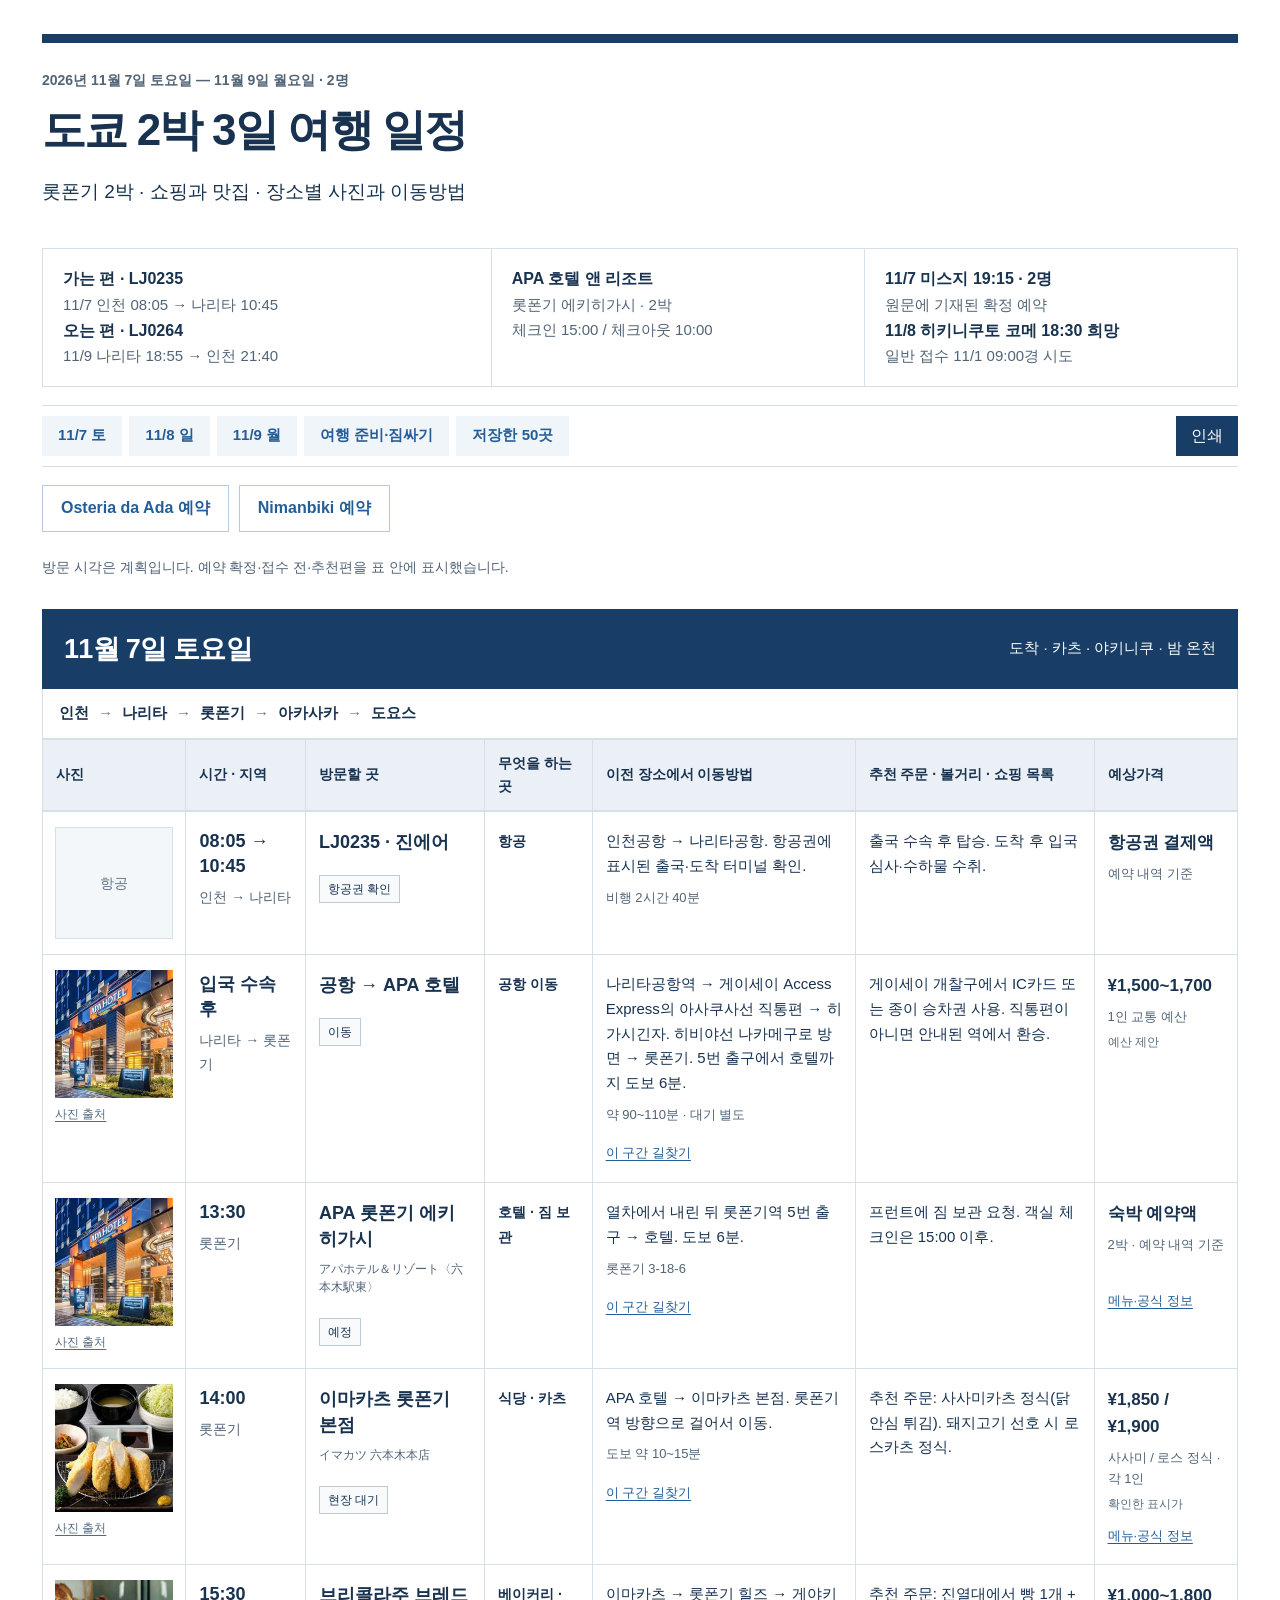
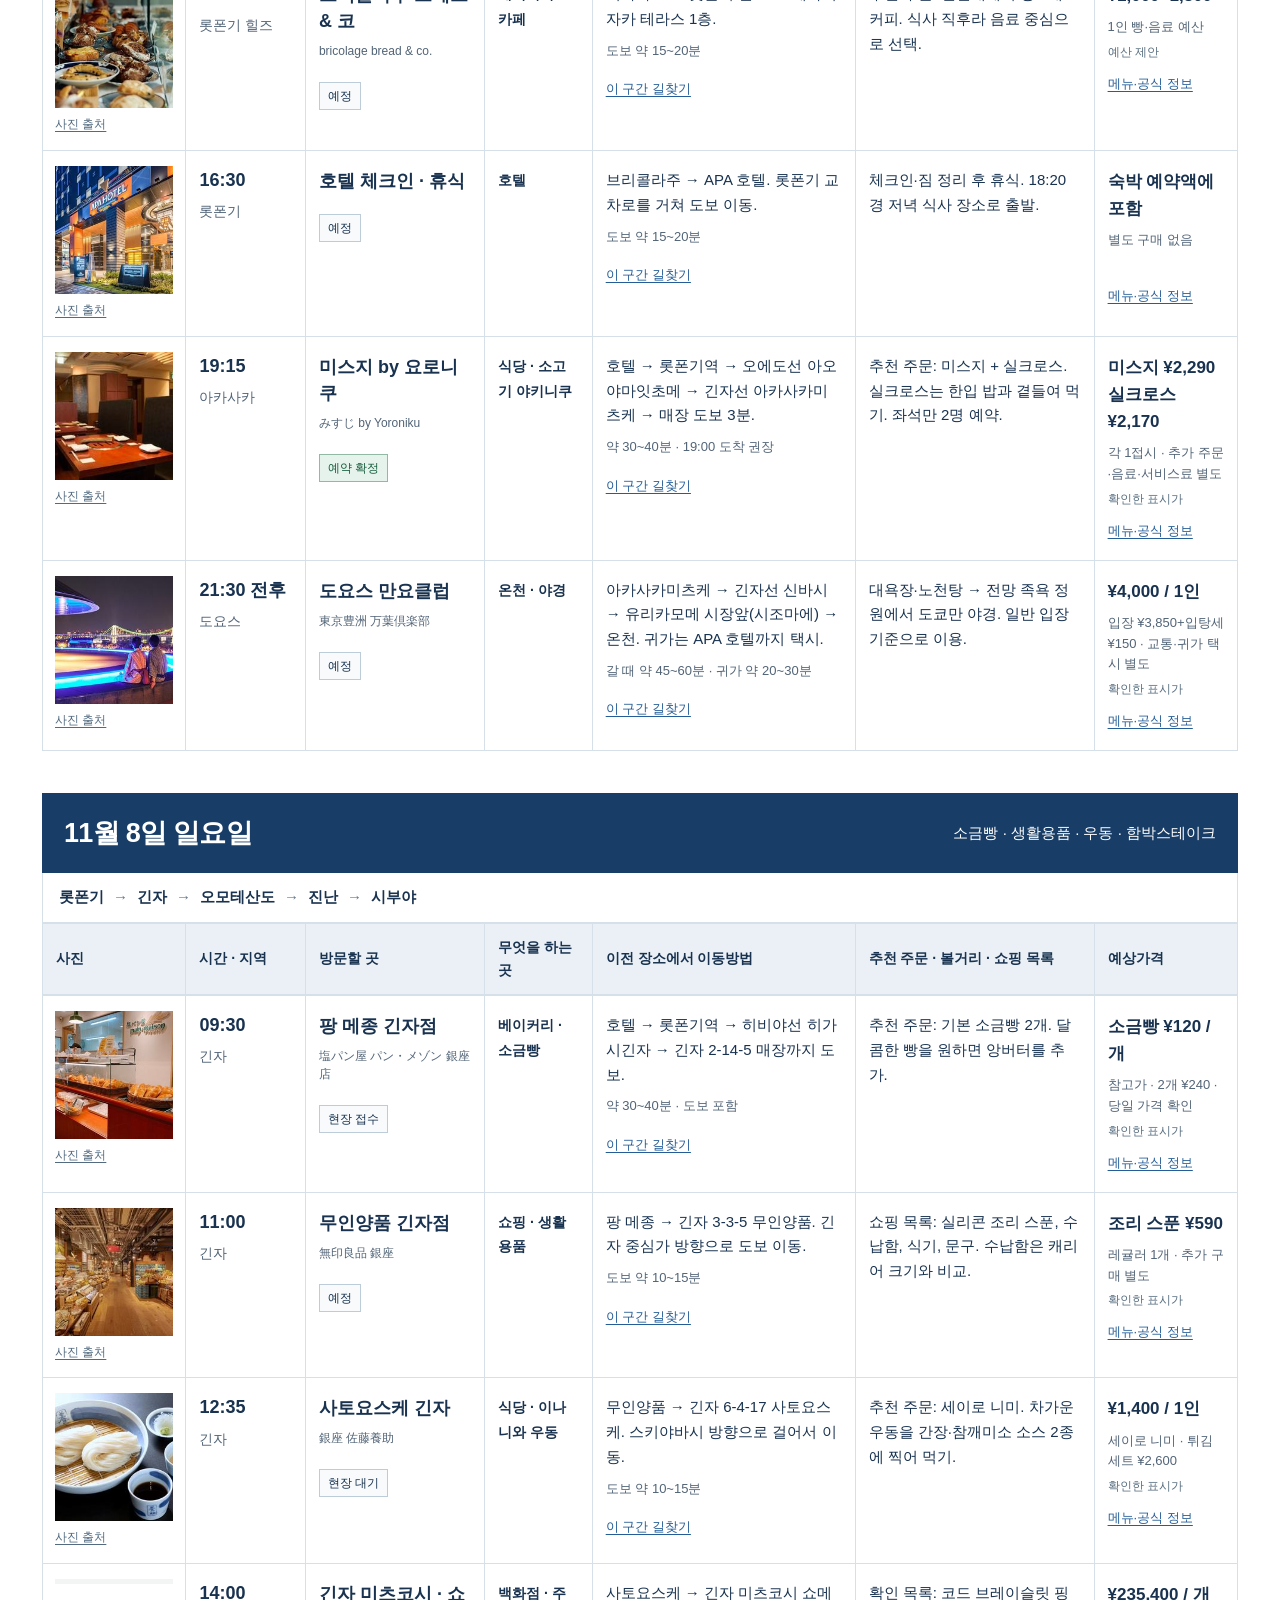
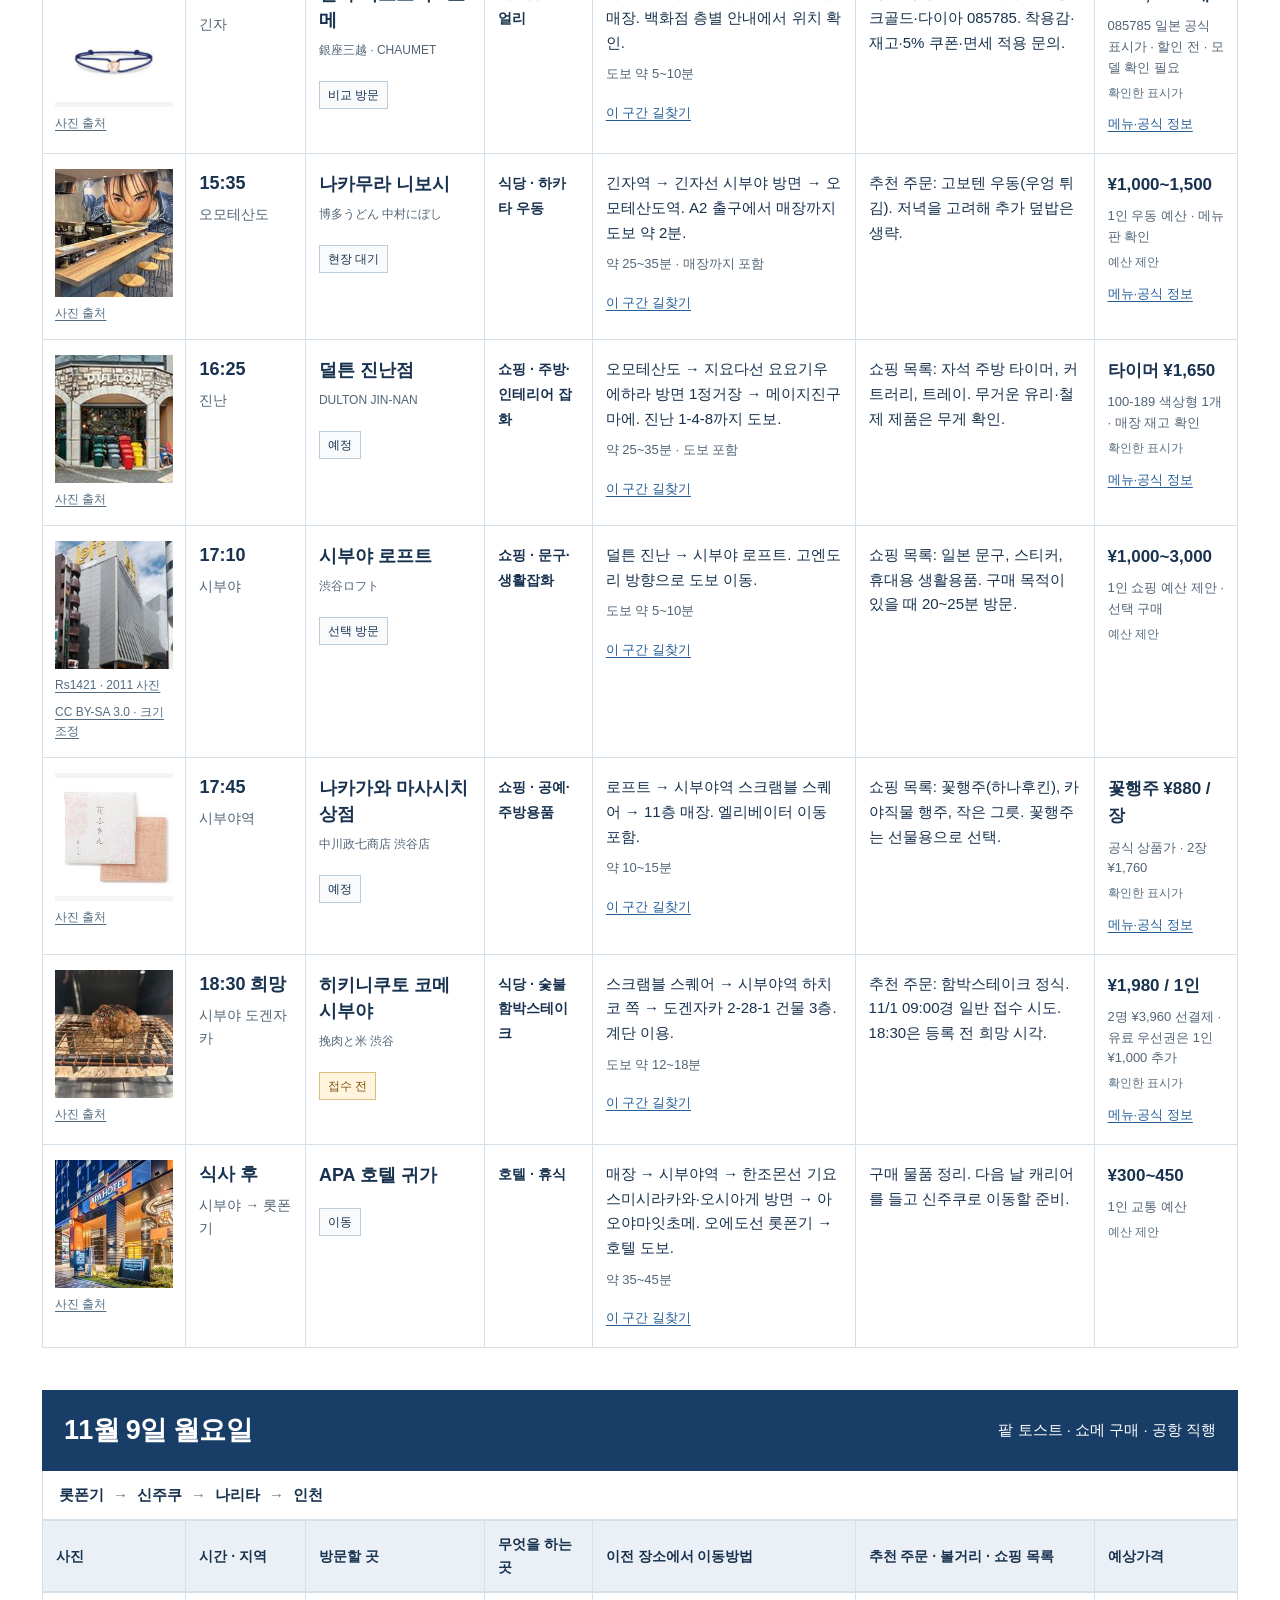
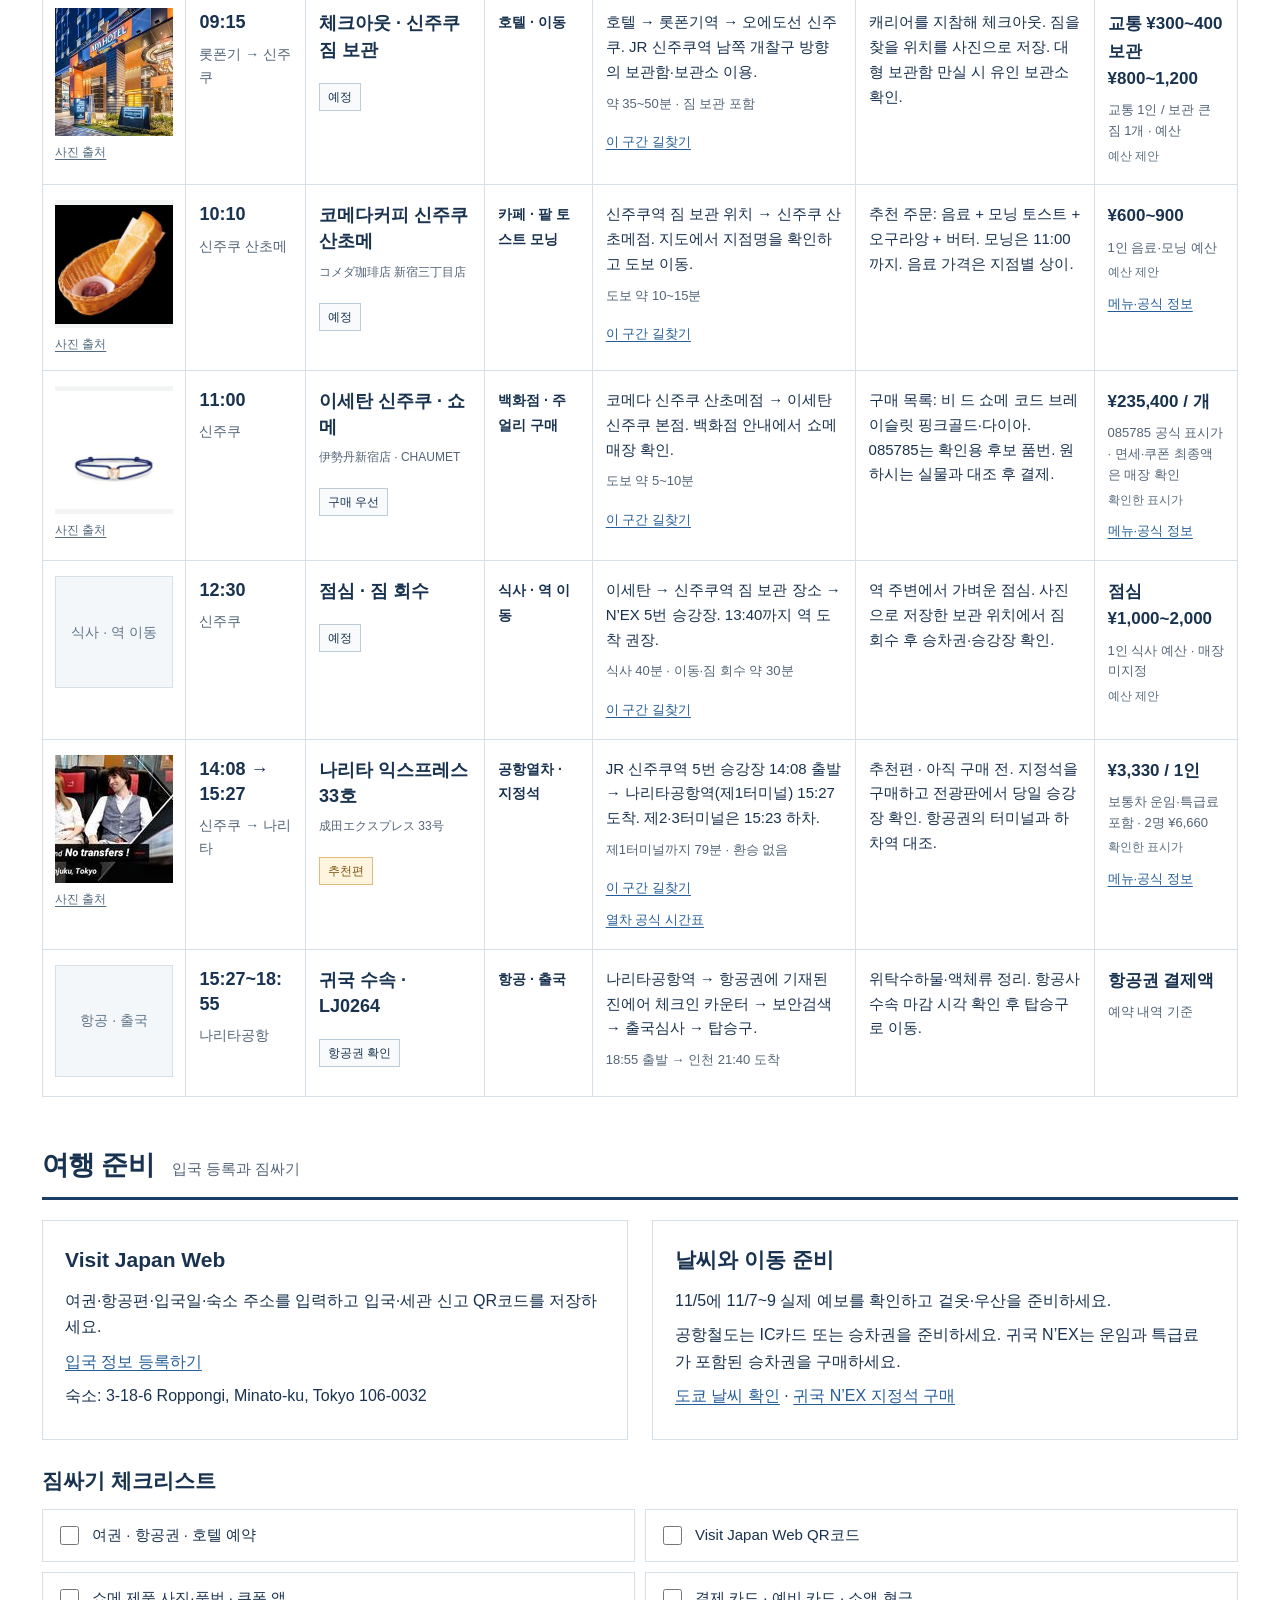
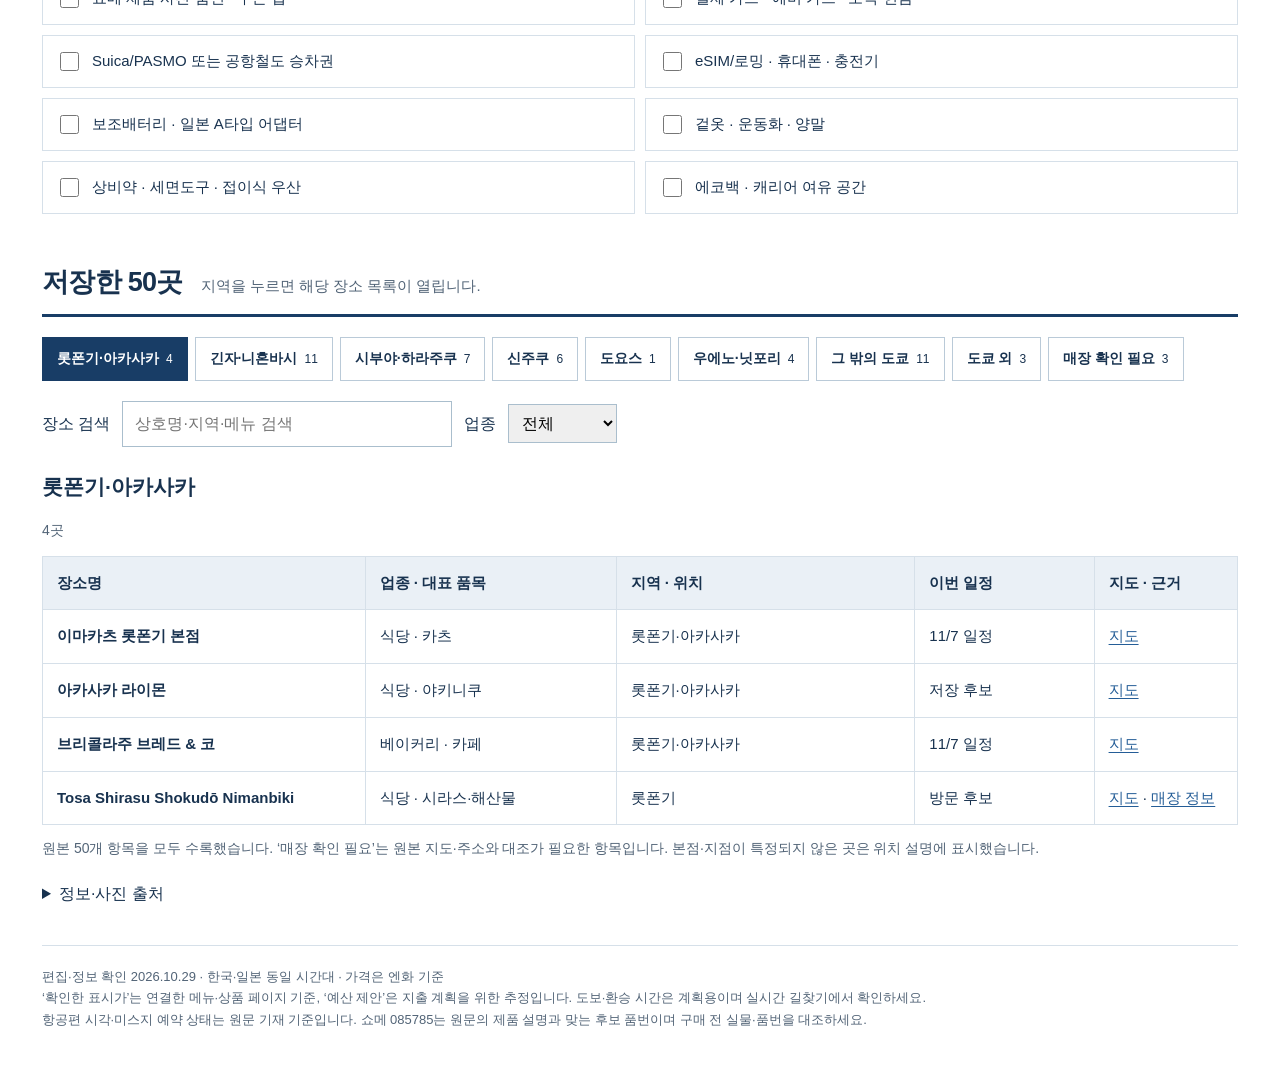
==== commit 8a18082b: "Remove ground-transit directions from flight rows" ====
--- a/tokyo-trip.html
+++ b/tokyo-trip.html
@@ -1,5 +1,5 @@
 <!doctype html><html lang="ko"><head><meta charset="utf-8"><meta name="viewport" content="width=device-width,initial-scale=1"><title>도쿄 2박 3일 여행 일정표</title><meta name="description" content="도쿄 2박 3일 일정: 장소 사진, 업종, 구간별 교통편, 추천 메뉴와 쇼핑 목록, 예상가격, 지역별 저장 장소 50곳."><style>:root{--ink:#18324f;--muted:#526477;--navy:#183d66;--line:#d6e0e9;--soft:#f0f5fa;--green:#1c6046}*{box-sizing:border-box}html{scroll-behavior:smooth;scroll-padding-top:86px}body{margin:0;background:#edf2f6;color:var(--ink);font-family:'Malgun Gothic','Apple SD Gothic Neo',sans-serif;font-size:16px;line-height:1.65}a{color:#245d97;text-underline-offset:3px}button,input,select{font:inherit}a:focus-visible,button:focus-visible,input:focus-visible,select:focus-visible{outline:3px solid #ee9a20;outline-offset:3px}main{max-width:1740px;margin:0 auto;background:#fff;padding:34px 42px 55px}.hero{border-top:9px solid var(--navy);padding:26px 0 22px}.edition{font-size:14px;font-weight:700;color:var(--muted)}h1{font-size:44px;line-height:1.25;letter-spacing:-1.8px;margin:10px 0}h2{font-size:27px;letter-spacing:-.7px;margin:0}h3{font-size:21px;margin:0 0 10px}.subtitle{font-size:19px}.summary{display:grid;grid-template-columns:1.2fr 1fr 1fr;border:1px solid var(--line);margin:0 0 18px}.summary>div{padding:17px 20px}.summary>div+div{border-left:1px solid var(--line)}.summary strong,.summary span{display:block}.summary span{font-size:15px;color:var(--muted)}.nav{position:sticky;top:0;z-index:10;display:flex;gap:7px;flex-wrap:wrap;background:#fffffff5;border-top:1px solid var(--line);border-bottom:1px solid var(--line);padding:10px 0}.nav a{text-decoration:none;padding:7px 16px;font-weight:700;background:var(--soft);font-size:15px}.nav .print{margin-left:auto;background:var(--navy);color:white;border:0;padding:7px 15px;cursor:pointer}.booking{display:flex;gap:10px;margin:18px 0 24px}.booking a{padding:9px 18px;border:1px solid #b7cadd;text-decoration:none;font-weight:700}.legend{margin:12px 0 18px;color:var(--muted);font-size:14px}.day{margin:30px 0 42px;scroll-margin-top:85px}.dayhead{background:var(--navy);color:white;padding:18px 22px;display:flex;justify-content:space-between;align-items:center;gap:20px}.dayhead p{margin:0;font-size:15px}.route{display:flex;gap:9px;align-items:center;flex-wrap:wrap;padding:12px 16px;border:1px solid var(--line);border-top:0;font-size:15px;font-weight:700}.route .arrow{color:#687b8e;font-weight:400}.table-scroll{overflow-x:auto}table{width:100%;border-collapse:collapse;table-layout:fixed}th{background:#eaf0f6;text-align:left;font-size:14px;padding:12px 13px;border:1px solid var(--line);white-space:normal}td{border:1px solid var(--line);padding:17px 13px;vertical-align:top;overflow-wrap:anywhere;font-size:15px}col.photo{width:12%}col.when{width:10%}col.place{width:15%}col.type{width:9%}col.move{width:22%}col.activity{width:20%}col.price{width:12%}.photocell{padding:15px 12px}.photocell img{width:100%;height:128px;object-fit:cover;display:block;background:#f3f4f4}.photocell.contain img{object-fit:contain}.credit{display:block;margin-top:7px;font-size:12px;color:#536b80}.time{font-size:18px;font-weight:800;line-height:1.4;display:block}.area{display:block;margin-top:7px;font-size:14px;color:var(--muted)}.name{font-size:18px;line-height:1.45;font-weight:800;display:block;margin-bottom:8px}.jp{font-size:12px;line-height:1.5;color:var(--muted);margin-bottom:10px;display:block}.kind{font-size:14px;font-weight:700;line-height:1.6}.status{display:inline-block;border:1px solid #bdccd9;background:#f8fafc;font-size:12px;line-height:1.5;padding:4px 8px;margin-top:12px}.status.confirm{background:#e6f3ec;color:#155c3e;border-color:#92b9a4}.status.wait{background:#fff5df;color:#7b510b;border-color:#ddbd7d}.duration{display:block;color:var(--muted);font-size:13px;margin:8px 0}.route-link,.source-link{display:inline-block;font-size:13px;margin-top:9px}.cost{font-weight:800;font-size:17px;line-height:1.6;white-space:pre-line}.unit{display:block;color:var(--muted);font-size:13px;margin-top:8px;line-height:1.6}.price-label{display:inline-block;font-size:12px;color:#586e80;margin:5px 0 0}.blankphoto{border:1px solid var(--line);background:#f4f7fa;min-height:112px;display:flex;align-items:center;justify-content:center;color:#61758a;font-size:14px;text-align:center;padding:12px}.sectiontitle{display:flex;gap:18px;align-items:baseline;border-bottom:3px solid var(--navy);padding-bottom:10px;margin-bottom:20px}.sectiontitle p{font-size:15px;margin:0;color:var(--muted)}#prepare,#inventory{scroll-margin-top:85px;margin-top:46px}.prep-grid{display:grid;grid-template-columns:1fr 1fr;gap:24px}.prep-card{border:1px solid var(--line);padding:22px}.prep-card p{margin:8px 0}.packing{display:grid;grid-template-columns:1fr 1fr;gap:10px}.packing label{border:1px solid var(--line);padding:13px;display:flex;gap:10px;align-items:flex-start;font-size:15px}.packing input{width:19px;height:19px;flex:none;accent-color:var(--navy);margin-top:3px}.packing label:has(input:checked){color:#5b6e7e;background:#f4f7f9;text-decoration:line-through}.packing-wrap{margin-top:24px}.tabs{display:flex;flex-wrap:wrap;gap:7px;margin:15px 0}.tabs button{background:white;border:1px solid #bacad8;padding:9px 14px;color:var(--ink);font-weight:700;font-size:14px;cursor:pointer}.tabs button[aria-selected=true]{color:white;background:var(--navy);border-color:var(--navy)}.tabs small{font-size:12px;margin-left:7px;font-weight:400}.filter{display:flex;align-items:center;gap:12px;margin:20px 0}.filter input{padding:9px 12px;width:330px;border:1px solid #aabecd}.filter select{padding:9px;border:1px solid #aabecd}.inventory-table th,.inventory-table td{font-size:15px;padding:14px}.inventory-table td:first-child{font-weight:700}.inventory-table col:nth-child(1){width:27%}.inventory-table col:nth-child(2){width:21%}.inventory-table col:nth-child(3){width:25%}.inventory-table col:nth-child(4){width:15%}.inventory-table col:nth-child(5){width:12%}.inventory-panel[hidden]{display:none}.inventory-panel h3{margin:23px 0 12px}.count{font-size:14px;color:var(--muted)}.empty{padding:20px;border:1px solid var(--line)}footer{margin-top:38px;padding-top:20px;border-top:1px solid var(--line);font-size:13px;color:var(--muted)}details{margin-top:20px}details li{margin:5px 0}summary{cursor:pointer}.screenshot-shell{background:white}.screenshot-shell main{max-width:none;width:1920px;padding:38px 42px}.screenshot-shell .day{margin:0}.screenshot-shell .dayhead h2{font-size:36px}.screenshot-shell .dayhead p,.screenshot-shell .route{font-size:21px}.screenshot-shell th{font-size:20px}.screenshot-shell td{font-size:21px;line-height:1.7;padding:22px 16px}.screenshot-shell .time,.screenshot-shell .name{font-size:25px}.screenshot-shell .area,.screenshot-shell .kind{font-size:19px}.screenshot-shell .jp,.screenshot-shell .duration,.screenshot-shell .unit{font-size:17px}.screenshot-shell .cost{font-size:23px}.screenshot-shell .credit,.screenshot-shell .price-label,.screenshot-shell .status,.screenshot-shell .source-link,.screenshot-shell .route-link{font-size:16px}.screenshot-shell .photocell img{height:155px}.screenshot-shell footer{font-size:18px}.screenshot-shell .sectiontitle p{font-size:20px}.screenshot-shell .inventory-table td{font-size:23px}.screenshot-shell .inventory-table th{font-size:22px}.screenshot-shell .tabs button{font-size:19px}.screenshot-shell .prep-card{font-size:21px}.screenshot-shell .packing label{font-size:23px}.screenshot-shell h3{font-size:28px}
 @media(max-width:760px){body{font-size:15px}main{padding:18px 14px 35px}.hero{padding:20px 0}h1{font-size:33px}.subtitle{font-size:16px}.summary{grid-template-columns:1fr}.summary>div{padding:12px 15px}.summary>div+div{border-left:0;border-top:1px solid var(--line)}.nav{flex-wrap:nowrap;overflow:auto}.nav a{white-space:nowrap;padding:7px 11px}.nav .print{display:none}.booking{flex-wrap:wrap}.booking a{font-size:14px;padding:9px 12px}.dayhead{display:block;padding:16px}.dayhead h2{font-size:24px}.dayhead p{margin-top:6px}.route{font-size:14px}.daytable colgroup,.daytable thead{display:none}.daytable,.daytable tbody{display:block}.daytable tr{display:grid;grid-template-columns:112px 1fr;border:1px solid var(--line);margin-bottom:16px;padding:12px;gap:12px}.daytable td{border:0;padding:0;min-width:0;font-size:15px}.daytable td:nth-child(1){grid-row:1/4}.daytable td:nth-child(2),.daytable td:nth-child(3),.daytable td:nth-child(4){grid-column:2}.daytable td:nth-child(n+5){grid-column:1/-1;border-top:1px solid var(--line);padding-top:10px}.daytable td:nth-child(n+5):before{content:attr(data-label);display:block;color:var(--muted);font-size:12px;font-weight:700;margin-bottom:6px}.photocell img{height:120px}.credit{font-size:11px}.time{font-size:17px}.name{font-size:18px;margin:0}.jp{font-size:12px;margin:6px 0}.status{margin-top:5px}.prep-grid,.packing{grid-template-columns:1fr}.sectiontitle{display:block}.sectiontitle p{margin-top:7px}.filter{flex-wrap:wrap}.filter input{width:100%}.inventory-table{min-width:740px}.tabs{gap:6px}.tabs button{font-size:13px;padding:8px}.prep-card{padding:16px}}
-@media print{body{background:white}main{padding:0;max-width:none}.nav,.booking,.filter,.route-link,.print{display:none}.day{break-before:page}.hero+.summary{break-after:avoid}.dayhead,th{-webkit-print-color-adjust:exact;print-color-adjust:exact}tr{break-inside:avoid}.inventory-panel[hidden]{display:block}.tabs{display:none}.daytable td{font-size:10px}.name,.time{font-size:12px}.photocell img{height:75px}.jp,.unit,.duration{font-size:9px}.cost{font-size:12px}#inventory{break-before:page}}</style></head><body class=""><main><header class="hero"><div class="edition">2026년 11월 7일 토요일 — 11월 9일 월요일 · 2명</div><h1>도쿄 2박 3일 여행 일정</h1><p class="subtitle">롯폰기 2박 · 쇼핑과 맛집 · 장소별 사진과 이동방법</p></header><div class="summary"><div><strong>가는 편 · LJ0235</strong><span>11/7 인천 08:05 → 나리타 10:45</span><strong>오는 편 · LJ0264</strong><span>11/9 나리타 18:55 → 인천 21:40</span></div><div><strong>APA 호텔 앤 리조트</strong><span>롯폰기 에키히가시 · 2박</span><span>체크인 15:00 / 체크아웃 10:00</span></div><div><strong>11/7 미스지 19:15 · 2명</strong><span>원문에 기재된 확정 예약</span><strong>11/8 히키니쿠토 코메 18:30 희망</strong><span>일반 접수 11/1 09:00경 시도</span></div></div><nav class="nav" aria-label="일정 메뉴"><a href="#day1">11/7 토</a><a href="#day2">11/8 일</a><a href="#day3">11/9 월</a><a href="#prepare">여행 준비·짐싸기</a><a href="#inventory">저장한 50곳</a><button class="print" type="button">인쇄</button></nav><div class="booking"><a href="https://tabelog.com/en/tokyo/A1301/A130101/13240885/" target="_blank" rel="noopener">Osteria da Ada 예약</a><a href="https://tabelog.com/en/tokyo/A1307/A130701/13242968/" target="_blank" rel="noopener">Nimanbiki 예약</a></div><p class="legend">방문 시각은 계획입니다. 예약 확정·접수 전·추천편을 표 안에 표시했습니다.</p><section class="day" id="day1"><div class="dayhead"><h2>11월 7일 토요일</h2><p>도착 · 카츠 · 야키니쿠 · 밤 온천</p></div><div class="route" aria-label="이동 순서"><span>인천</span><span class="arrow" aria-hidden="true">→</span><span>나리타</span><span class="arrow" aria-hidden="true">→</span><span>롯폰기</span><span class="arrow" aria-hidden="true">→</span><span>아카사카</span><span class="arrow" aria-hidden="true">→</span><span>도요스</span></div><div class="table-scroll"><table class="daytable"><caption style="position:absolute;clip-path:inset(50%);width:1px;height:1px;overflow:hidden">11월 7일 토요일 장소 사진, 시간, 방문 장소, 업종, 교통편, 추천 내용, 예상가격</caption><colgroup><col class="photo"><col class="when"><col class="place"><col class="type"><col class="move"><col class="activity"><col class="price"></colgroup><thead><tr><th scope="col">사진</th><th scope="col">시간 · 지역</th><th scope="col">방문할 곳</th><th scope="col">무엇을 하는 곳</th><th scope="col">이전 장소에서 이동방법</th><th scope="col">추천 주문 · 볼거리 · 쇼핑 목록</th><th scope="col">예상가격</th></tr></thead><tbody><tr><td class="photocell "><div class="blankphoto">항공</div></td><td><span class="time">08:05 → 10:45</span><span class="area">인천 → 나리타</span></td><td><span class="name">LJ0235 · 진에어</span><span class="status ">항공권 확인</span></td><td><span class="kind">항공</span></td><td data-label="교통편">인천공항 → 나리타공항. 항공권에 표시된 출국·도착 터미널 확인.<span class="duration">비행 2시간 40분</span><a class="route-link" href="https://www.google.com/maps/dir/?api=1&amp;origin=Incheon%20International%20Airport&amp;destination=Narita%20Airport&amp;travelmode=transit" target="_blank" rel="noopener">이 구간 길찾기</a></td><td data-label="추천 내용">출국 수속 후 탑승. 도착 후 입국심사·수하물 수취.</td><td data-label="예상가격"><span class="cost">항공권 결제액</span><span class="unit">예약 내역 기준</span></td></tr><tr><td class="photocell "><img src="[data-uri]" alt="공항 → APA 호텔 장소 사진" loading="eager" width="200" height="150"><a class="credit" href="https://www3.apahotel.com/hotel/syutoken/tokyo/roppongieki-higashi/" target="_blank" rel="noopener">사진 출처</a></td><td><span class="time">입국 수속 후</span><span class="area">나리타 → 롯폰기</span></td><td><span class="name">공항 → APA 호텔</span><span class="status ">이동</span></td><td><span class="kind">공항 이동</span></td><td data-label="교통편">나리타공항역 → 게이세이 Access Express의 아사쿠사선 직통편 → 히가시긴자. 히비야선 나카메구로 방면 → 롯폰기. 5번 출구에서 호텔까지 도보 6분.<span class="duration">약 90~110분 · 대기 별도</span><a class="route-link" href="https://www.google.com/maps/dir/?api=1&amp;origin=Narita%20Airport%20Terminal%201&amp;destination=APA%20Hotel%20Resort%20Roppongi%20Ekihigashi&amp;travelmode=transit" target="_blank" rel="noopener">이 구간 길찾기</a></td><td data-label="추천 내용">게이세이 개찰구에서 IC카드 또는 종이 승차권 사용. 직통편이 아니면 안내된 역에서 환승.</td><td data-label="예상가격"><span class="cost">¥1,500~1,700</span><span class="unit">1인 교통 예산</span><span class="price-label">예산 제안</span></td></tr><tr><td class="photocell "><img src="[data-uri]" alt="APA 롯폰기 에키히가시 장소 사진" loading="eager" width="200" height="150"><a class="credit" href="https://www3.apahotel.com/hotel/syutoken/tokyo/roppongieki-higashi/" target="_blank" rel="noopener">사진 출처</a></td><td><span class="time">13:30</span><span class="area">롯폰기</span></td><td><span class="name">APA 롯폰기 에키히가시</span><span class="jp">アパホテル＆リゾート〈六本木駅東〉</span><span class="status ">예정</span></td><td><span class="kind">호텔 · 짐 보관</span></td><td data-label="교통편">열차에서 내린 뒤 롯폰기역 5번 출구 → 호텔. 도보 6분.<span class="duration">롯폰기 3-18-6</span><a class="route-link" href="https://www.google.com/maps/dir/?api=1&amp;origin=Roppongi%20Station&amp;destination=APA%20Hotel%20Resort%20Roppongi%20Ekihigashi&amp;travelmode=walking" target="_blank" rel="noopener">이 구간 길찾기</a></td><td data-label="추천 내용">프런트에 짐 보관 요청. 객실 체크인은 15:00 이후.</td><td data-label="예상가격"><span class="cost">숙박 예약액</span><span class="unit">2박 · 예약 내역 기준</span><br><a class="source-link" href="https://www.apahotel.com/resort/roppongieki-higashi/access/" target="_blank" rel="noopener">메뉴·공식 정보</a></td></tr><tr><td class="photocell "><img src="[data-uri]" alt="이마카츠 롯폰기 본점 상품·음식 사진" loading="eager" width="200" height="150"><a class="credit" href="https://www.grasseeds.jp/imakatsu/menu.html" target="_blank" rel="noopener">사진 출처</a></td><td><span class="time">14:00</span><span class="area">롯폰기</span></td><td><span class="name">이마카츠 롯폰기 본점</span><span class="jp">イマカツ 六本木本店</span><span class="status ">현장 대기</span></td><td><span class="kind">식당 · 카츠</span></td><td data-label="교통편">APA 호텔 → 이마카츠 본점. 롯폰기역 방향으로 걸어서 이동.<span class="duration">도보 약 10~15분</span><a class="route-link" href="https://www.google.com/maps/dir/?api=1&amp;origin=APA%20Hotel%20Resort%20Roppongi%20Ekihigashi&amp;destination=Imakatsu%20Roppongi&amp;travelmode=walking" target="_blank" rel="noopener">이 구간 길찾기</a></td><td data-label="추천 내용">추천 주문: 사사미카츠 정식(닭 안심 튀김). 돼지고기 선호 시 로스카츠 정식.</td><td data-label="예상가격"><span class="cost">¥1,850 / ¥1,900</span><span class="unit">사사미 / 로스 정식 · 각 1인</span><span class="price-label">확인한 표시가</span><br><a class="source-link" href="https://tabelog.com/tokyo/A1307/A130701/13096723/dtlmenu/" target="_blank" rel="noopener">메뉴·공식 정보</a></td></tr><tr><td class="photocell "><img src="[data-uri]" alt="브리콜라주 브레드 &amp; 코 장소 사진" loading="eager" width="200" height="150"><a class="credit" href="https://bricolagebread.com/" target="_blank" rel="noopener">사진 출처</a></td><td><span class="time">15:30</span><span class="area">롯폰기 힐즈</span></td><td><span class="name">브리콜라주 브레드 &amp; 코</span><span class="jp">bricolage bread &amp; co.</span><span class="status ">예정</span></td><td><span class="kind">베이커리 · 카페</span></td><td data-label="교통편">이마카츠 → 롯폰기 힐즈 → 게야키자카 테라스 1층.<span class="duration">도보 약 15~20분</span><a class="route-link" href="https://www.google.com/maps/dir/?api=1&amp;origin=Imakatsu%20Roppongi&amp;destination=Bricolage%20Bread%20and%20Co%20Roppongi&amp;travelmode=walking" target="_blank" rel="noopener">이 구간 길찾기</a></td><td data-label="추천 내용">추천 주문: 진열대에서 빵 1개 + 커피. 식사 직후라 음료 중심으로 선택.</td><td data-label="예상가격"><span class="cost">¥1,000~1,800</span><span class="unit">1인 빵·음료 예산</span><span class="price-label">예산 제안</span><br><a class="source-link" href="https://bricolagebread.com/" target="_blank" rel="noopener">메뉴·공식 정보</a></td></tr><tr><td class="photocell "><img src="[data-uri]" alt="호텔 체크인 · 휴식 장소 사진" loading="eager" width="200" height="150"><a class="credit" href="https://www3.apahotel.com/hotel/syutoken/tokyo/roppongieki-higashi/" target="_blank" rel="noopener">사진 출처</a></td><td><span class="time">16:30</span><span class="area">롯폰기</span></td><td><span class="name">호텔 체크인 · 휴식</span><span class="status ">예정</span></td><td><span class="kind">호텔</span></td><td data-label="교통편">브리콜라주 → APA 호텔. 롯폰기 교차로를 거쳐 도보 이동.<span class="duration">도보 약 15~20분</span><a class="route-link" href="https://www.google.com/maps/dir/?api=1&amp;origin=Bricolage%20Bread%20and%20Co%20Roppongi&amp;destination=APA%20Hotel%20Resort%20Roppongi%20Ekihigashi&amp;travelmode=walking" target="_blank" rel="noopener">이 구간 길찾기</a></td><td data-label="추천 내용">체크인·짐 정리 후 휴식. 18:20경 저녁 식사 장소로 출발.</td><td data-label="예상가격"><span class="cost">숙박 예약액에 포함</span><span class="unit">별도 구매 없음</span><br><a class="source-link" href="https://www.apahotel.com/resort/roppongieki-higashi/access/" target="_blank" rel="noopener">메뉴·공식 정보</a></td></tr><tr><td class="photocell "><img src="[data-uri]" alt="미스지 by 요로니쿠 장소 사진" loading="eager" width="200" height="150"><a class="credit" href="https://www.tablecheck.com/ja/misuji" target="_blank" rel="noopener">사진 출처</a></td><td><span class="time">19:15</span><span class="area">아카사카</span></td><td><span class="name">미스지 by 요로니쿠</span><span class="jp">みすじ by Yoroniku</span><span class="status confirm">예약 확정</span></td><td><span class="kind">식당 · 소고기 야키니쿠</span></td><td data-label="교통편">호텔 → 롯폰기역 → 오에도선 아오야마잇초메 → 긴자선 아카사카미츠케 → 매장 도보 3분.<span class="duration">약 30~40분 · 19:00 도착 권장</span><a class="route-link" href="https://www.google.com/maps/dir/?api=1&amp;origin=APA%20Hotel%20Resort%20Roppongi%20Ekihigashi&amp;destination=Misuji%20by%20Yoroniku%20Akasaka&amp;travelmode=transit" target="_blank" rel="noopener">이 구간 길찾기</a></td><td data-label="추천 내용">추천 주문: 미스지 + 실크로스. 실크로스는 한입 밥과 곁들여 먹기. 좌석만 2명 예약.</td><td data-label="예상가격"><span class="cost">미스지 ¥2,290
+@media print{body{background:white}main{padding:0;max-width:none}.nav,.booking,.filter,.route-link,.print{display:none}.day{break-before:page}.hero+.summary{break-after:avoid}.dayhead,th{-webkit-print-color-adjust:exact;print-color-adjust:exact}tr{break-inside:avoid}.inventory-panel[hidden]{display:block}.tabs{display:none}.daytable td{font-size:10px}.name,.time{font-size:12px}.photocell img{height:75px}.jp,.unit,.duration{font-size:9px}.cost{font-size:12px}#inventory{break-before:page}}</style></head><body class=""><main><header class="hero"><div class="edition">2026년 11월 7일 토요일 — 11월 9일 월요일 · 2명</div><h1>도쿄 2박 3일 여행 일정</h1><p class="subtitle">롯폰기 2박 · 쇼핑과 맛집 · 장소별 사진과 이동방법</p></header><div class="summary"><div><strong>가는 편 · LJ0235</strong><span>11/7 인천 08:05 → 나리타 10:45</span><strong>오는 편 · LJ0264</strong><span>11/9 나리타 18:55 → 인천 21:40</span></div><div><strong>APA 호텔 앤 리조트</strong><span>롯폰기 에키히가시 · 2박</span><span>체크인 15:00 / 체크아웃 10:00</span></div><div><strong>11/7 미스지 19:15 · 2명</strong><span>원문에 기재된 확정 예약</span><strong>11/8 히키니쿠토 코메 18:30 희망</strong><span>일반 접수 11/1 09:00경 시도</span></div></div><nav class="nav" aria-label="일정 메뉴"><a href="#day1">11/7 토</a><a href="#day2">11/8 일</a><a href="#day3">11/9 월</a><a href="#prepare">여행 준비·짐싸기</a><a href="#inventory">저장한 50곳</a><button class="print" type="button">인쇄</button></nav><div class="booking"><a href="https://tabelog.com/en/tokyo/A1301/A130101/13240885/" target="_blank" rel="noopener">Osteria da Ada 예약</a><a href="https://tabelog.com/en/tokyo/A1307/A130701/13242968/" target="_blank" rel="noopener">Nimanbiki 예약</a></div><p class="legend">방문 시각은 계획입니다. 예약 확정·접수 전·추천편을 표 안에 표시했습니다.</p><section class="day" id="day1"><div class="dayhead"><h2>11월 7일 토요일</h2><p>도착 · 카츠 · 야키니쿠 · 밤 온천</p></div><div class="route" aria-label="이동 순서"><span>인천</span><span class="arrow" aria-hidden="true">→</span><span>나리타</span><span class="arrow" aria-hidden="true">→</span><span>롯폰기</span><span class="arrow" aria-hidden="true">→</span><span>아카사카</span><span class="arrow" aria-hidden="true">→</span><span>도요스</span></div><div class="table-scroll"><table class="daytable"><caption style="position:absolute;clip-path:inset(50%);width:1px;height:1px;overflow:hidden">11월 7일 토요일 장소 사진, 시간, 방문 장소, 업종, 교통편, 추천 내용, 예상가격</caption><colgroup><col class="photo"><col class="when"><col class="place"><col class="type"><col class="move"><col class="activity"><col class="price"></colgroup><thead><tr><th scope="col">사진</th><th scope="col">시간 · 지역</th><th scope="col">방문할 곳</th><th scope="col">무엇을 하는 곳</th><th scope="col">이전 장소에서 이동방법</th><th scope="col">추천 주문 · 볼거리 · 쇼핑 목록</th><th scope="col">예상가격</th></tr></thead><tbody><tr><td class="photocell "><div class="blankphoto">항공</div></td><td><span class="time">08:05 → 10:45</span><span class="area">인천 → 나리타</span></td><td><span class="name">LJ0235 · 진에어</span><span class="status ">항공권 확인</span></td><td><span class="kind">항공</span></td><td data-label="교통편">인천공항 → 나리타공항. 항공권에 표시된 출국·도착 터미널 확인.<span class="duration">비행 2시간 40분</span></td><td data-label="추천 내용">출국 수속 후 탑승. 도착 후 입국심사·수하물 수취.</td><td data-label="예상가격"><span class="cost">항공권 결제액</span><span class="unit">예약 내역 기준</span></td></tr><tr><td class="photocell "><img src="[data-uri]" alt="공항 → APA 호텔 장소 사진" loading="eager" width="200" height="150"><a class="credit" href="https://www3.apahotel.com/hotel/syutoken/tokyo/roppongieki-higashi/" target="_blank" rel="noopener">사진 출처</a></td><td><span class="time">입국 수속 후</span><span class="area">나리타 → 롯폰기</span></td><td><span class="name">공항 → APA 호텔</span><span class="status ">이동</span></td><td><span class="kind">공항 이동</span></td><td data-label="교통편">나리타공항역 → 게이세이 Access Express의 아사쿠사선 직통편 → 히가시긴자. 히비야선 나카메구로 방면 → 롯폰기. 5번 출구에서 호텔까지 도보 6분.<span class="duration">약 90~110분 · 대기 별도</span><a class="route-link" href="https://www.google.com/maps/dir/?api=1&amp;origin=Narita%20Airport%20Terminal%201&amp;destination=APA%20Hotel%20Resort%20Roppongi%20Ekihigashi&amp;travelmode=transit" target="_blank" rel="noopener">이 구간 길찾기</a></td><td data-label="추천 내용">게이세이 개찰구에서 IC카드 또는 종이 승차권 사용. 직통편이 아니면 안내된 역에서 환승.</td><td data-label="예상가격"><span class="cost">¥1,500~1,700</span><span class="unit">1인 교통 예산</span><span class="price-label">예산 제안</span></td></tr><tr><td class="photocell "><img src="[data-uri]" alt="APA 롯폰기 에키히가시 장소 사진" loading="eager" width="200" height="150"><a class="credit" href="https://www3.apahotel.com/hotel/syutoken/tokyo/roppongieki-higashi/" target="_blank" rel="noopener">사진 출처</a></td><td><span class="time">13:30</span><span class="area">롯폰기</span></td><td><span class="name">APA 롯폰기 에키히가시</span><span class="jp">アパホテル＆リゾート〈六本木駅東〉</span><span class="status ">예정</span></td><td><span class="kind">호텔 · 짐 보관</span></td><td data-label="교통편">열차에서 내린 뒤 롯폰기역 5번 출구 → 호텔. 도보 6분.<span class="duration">롯폰기 3-18-6</span><a class="route-link" href="https://www.google.com/maps/dir/?api=1&amp;origin=Roppongi%20Station&amp;destination=APA%20Hotel%20Resort%20Roppongi%20Ekihigashi&amp;travelmode=walking" target="_blank" rel="noopener">이 구간 길찾기</a></td><td data-label="추천 내용">프런트에 짐 보관 요청. 객실 체크인은 15:00 이후.</td><td data-label="예상가격"><span class="cost">숙박 예약액</span><span class="unit">2박 · 예약 내역 기준</span><br><a class="source-link" href="https://www.apahotel.com/resort/roppongieki-higashi/access/" target="_blank" rel="noopener">메뉴·공식 정보</a></td></tr><tr><td class="photocell "><img src="[data-uri]" alt="이마카츠 롯폰기 본점 상품·음식 사진" loading="eager" width="200" height="150"><a class="credit" href="https://www.grasseeds.jp/imakatsu/menu.html" target="_blank" rel="noopener">사진 출처</a></td><td><span class="time">14:00</span><span class="area">롯폰기</span></td><td><span class="name">이마카츠 롯폰기 본점</span><span class="jp">イマカツ 六本木本店</span><span class="status ">현장 대기</span></td><td><span class="kind">식당 · 카츠</span></td><td data-label="교통편">APA 호텔 → 이마카츠 본점. 롯폰기역 방향으로 걸어서 이동.<span class="duration">도보 약 10~15분</span><a class="route-link" href="https://www.google.com/maps/dir/?api=1&amp;origin=APA%20Hotel%20Resort%20Roppongi%20Ekihigashi&amp;destination=Imakatsu%20Roppongi&amp;travelmode=walking" target="_blank" rel="noopener">이 구간 길찾기</a></td><td data-label="추천 내용">추천 주문: 사사미카츠 정식(닭 안심 튀김). 돼지고기 선호 시 로스카츠 정식.</td><td data-label="예상가격"><span class="cost">¥1,850 / ¥1,900</span><span class="unit">사사미 / 로스 정식 · 각 1인</span><span class="price-label">확인한 표시가</span><br><a class="source-link" href="https://tabelog.com/tokyo/A1307/A130701/13096723/dtlmenu/" target="_blank" rel="noopener">메뉴·공식 정보</a></td></tr><tr><td class="photocell "><img src="[data-uri]" alt="브리콜라주 브레드 &amp; 코 장소 사진" loading="eager" width="200" height="150"><a class="credit" href="https://bricolagebread.com/" target="_blank" rel="noopener">사진 출처</a></td><td><span class="time">15:30</span><span class="area">롯폰기 힐즈</span></td><td><span class="name">브리콜라주 브레드 &amp; 코</span><span class="jp">bricolage bread &amp; co.</span><span class="status ">예정</span></td><td><span class="kind">베이커리 · 카페</span></td><td data-label="교통편">이마카츠 → 롯폰기 힐즈 → 게야키자카 테라스 1층.<span class="duration">도보 약 15~20분</span><a class="route-link" href="https://www.google.com/maps/dir/?api=1&amp;origin=Imakatsu%20Roppongi&amp;destination=Bricolage%20Bread%20and%20Co%20Roppongi&amp;travelmode=walking" target="_blank" rel="noopener">이 구간 길찾기</a></td><td data-label="추천 내용">추천 주문: 진열대에서 빵 1개 + 커피. 식사 직후라 음료 중심으로 선택.</td><td data-label="예상가격"><span class="cost">¥1,000~1,800</span><span class="unit">1인 빵·음료 예산</span><span class="price-label">예산 제안</span><br><a class="source-link" href="https://bricolagebread.com/" target="_blank" rel="noopener">메뉴·공식 정보</a></td></tr><tr><td class="photocell "><img src="[data-uri]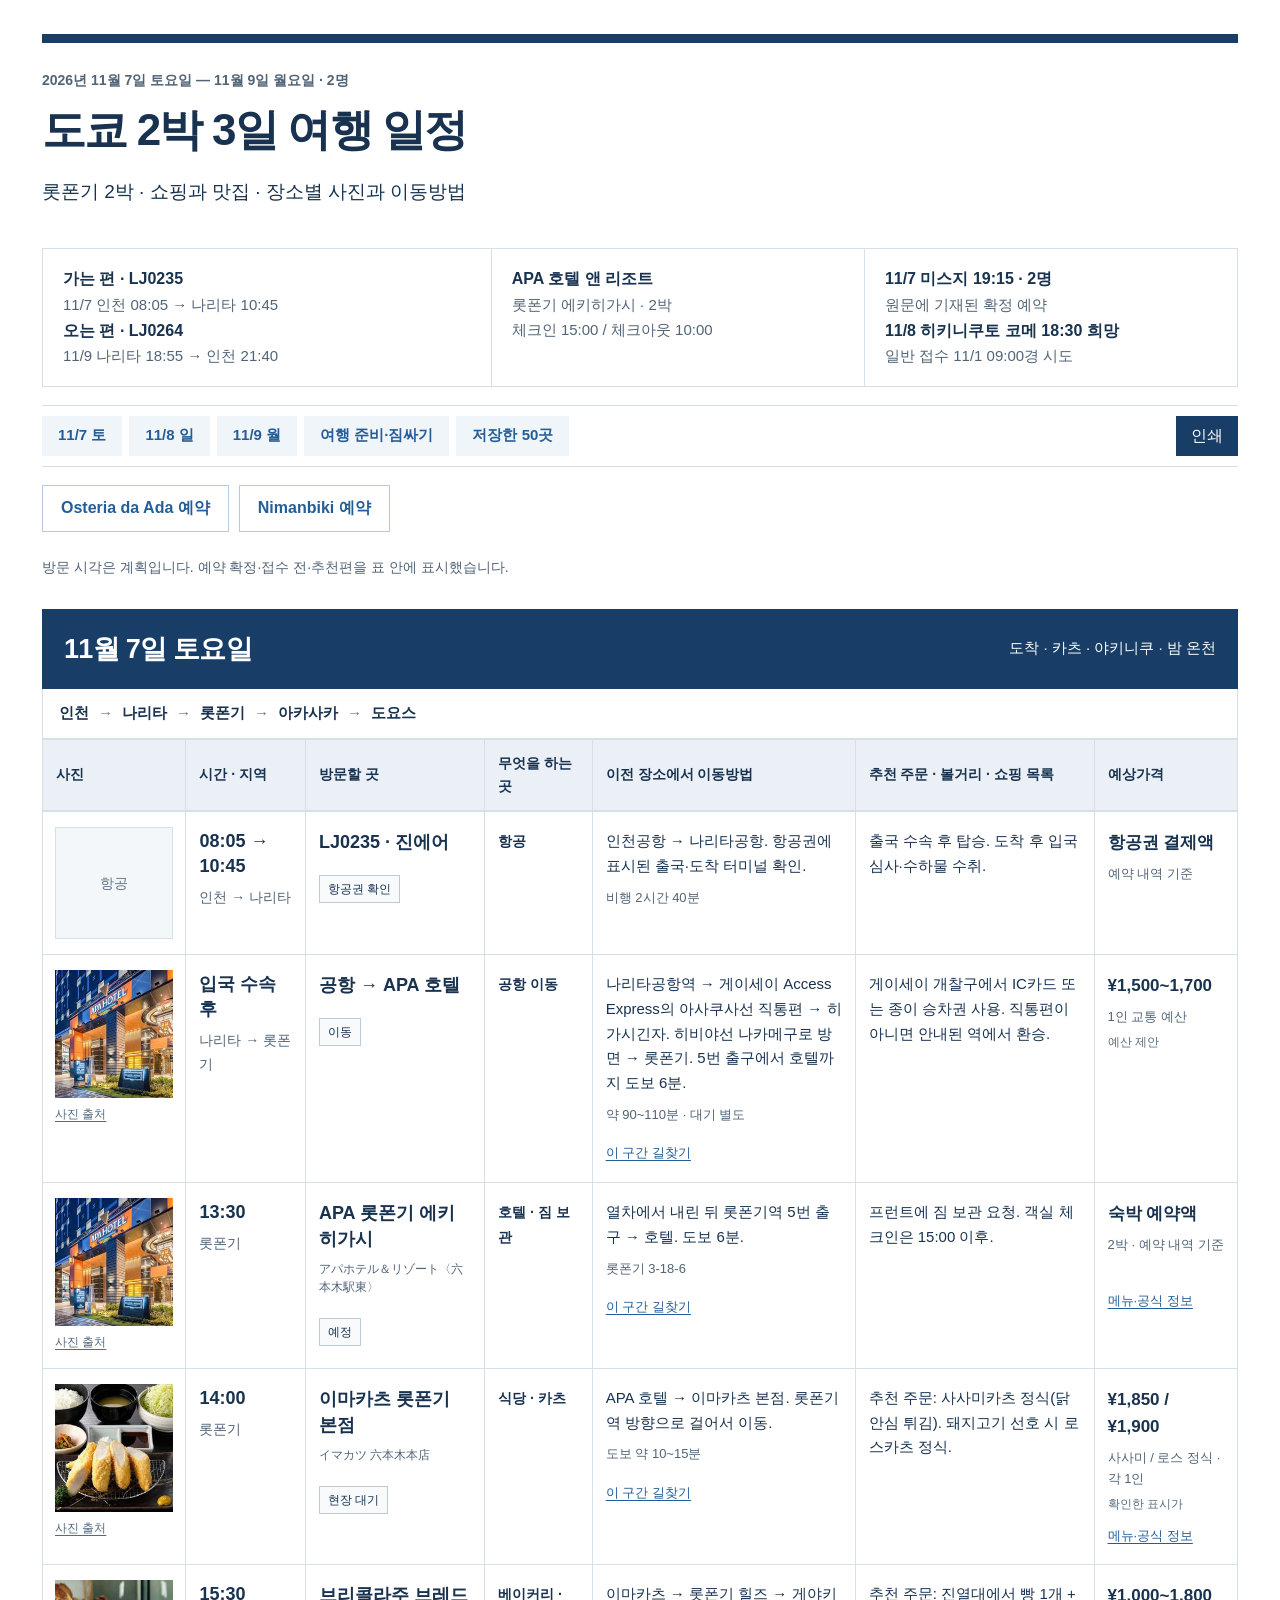
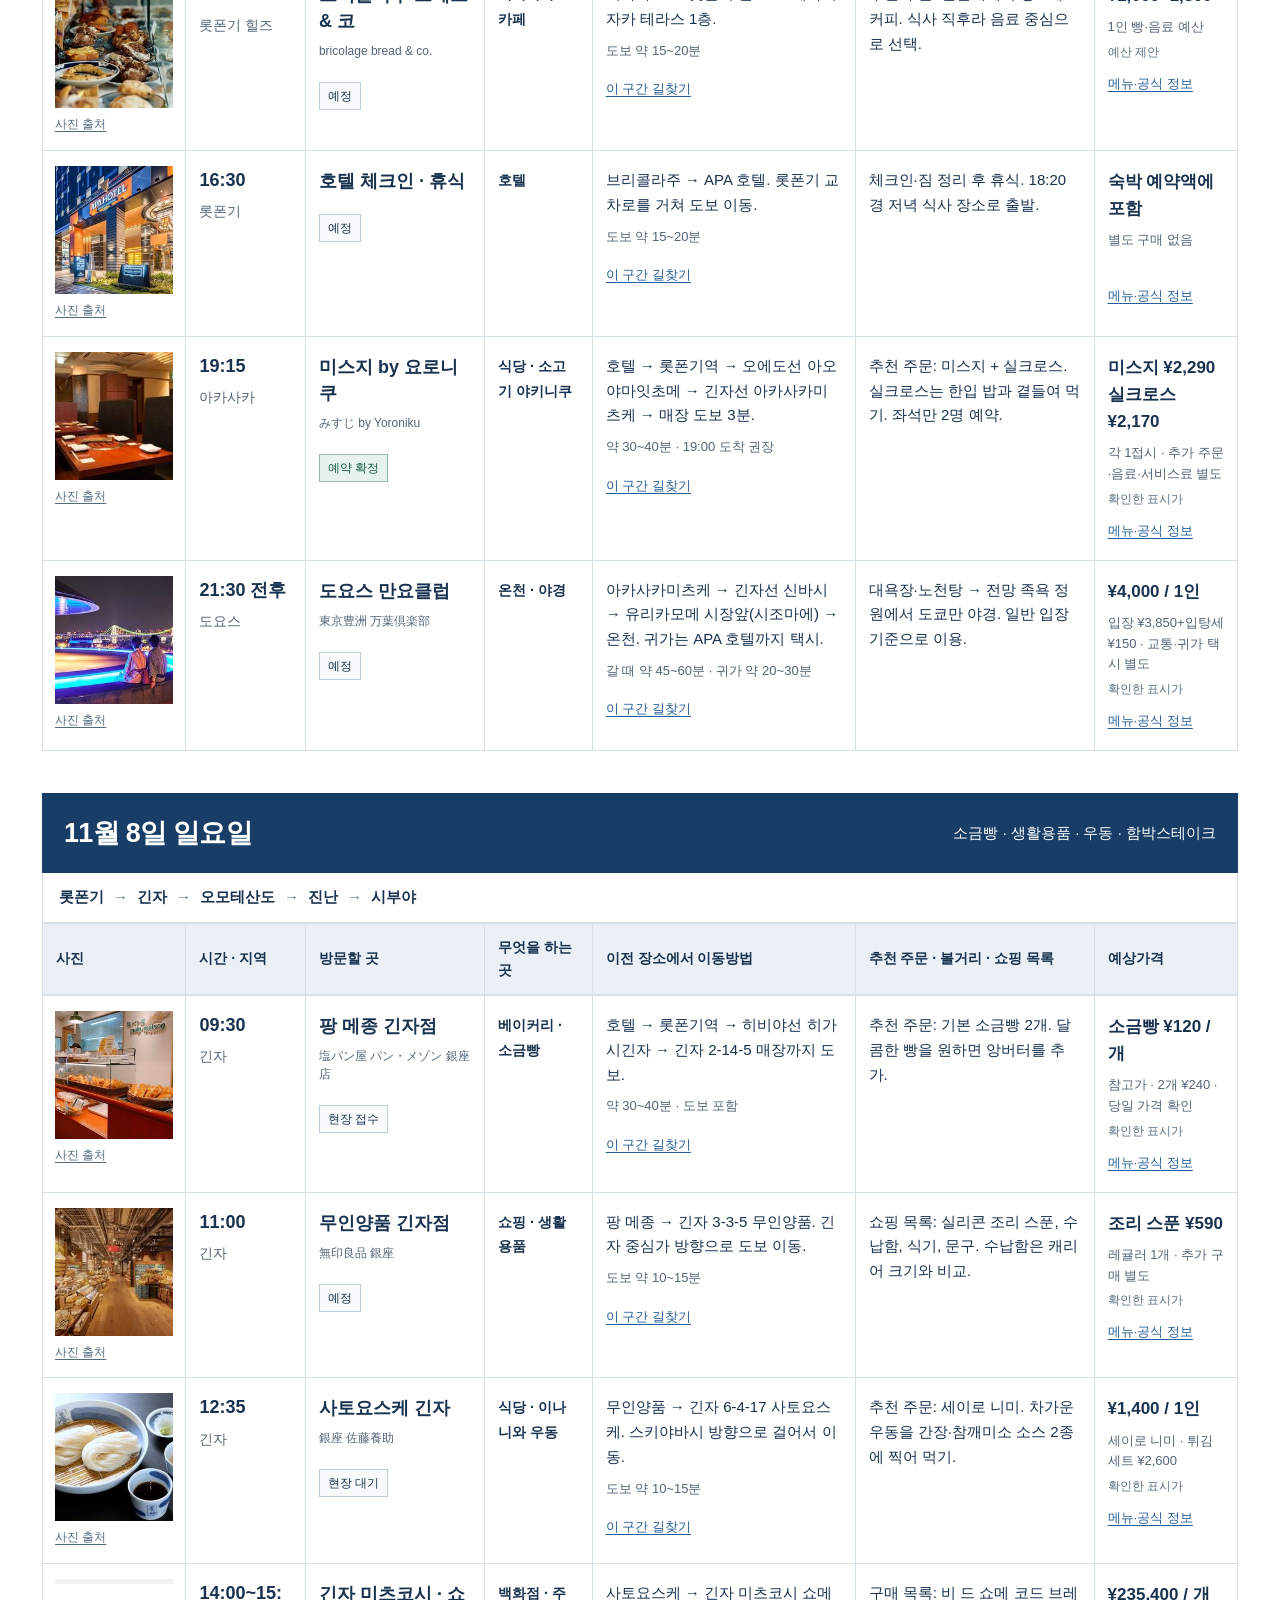
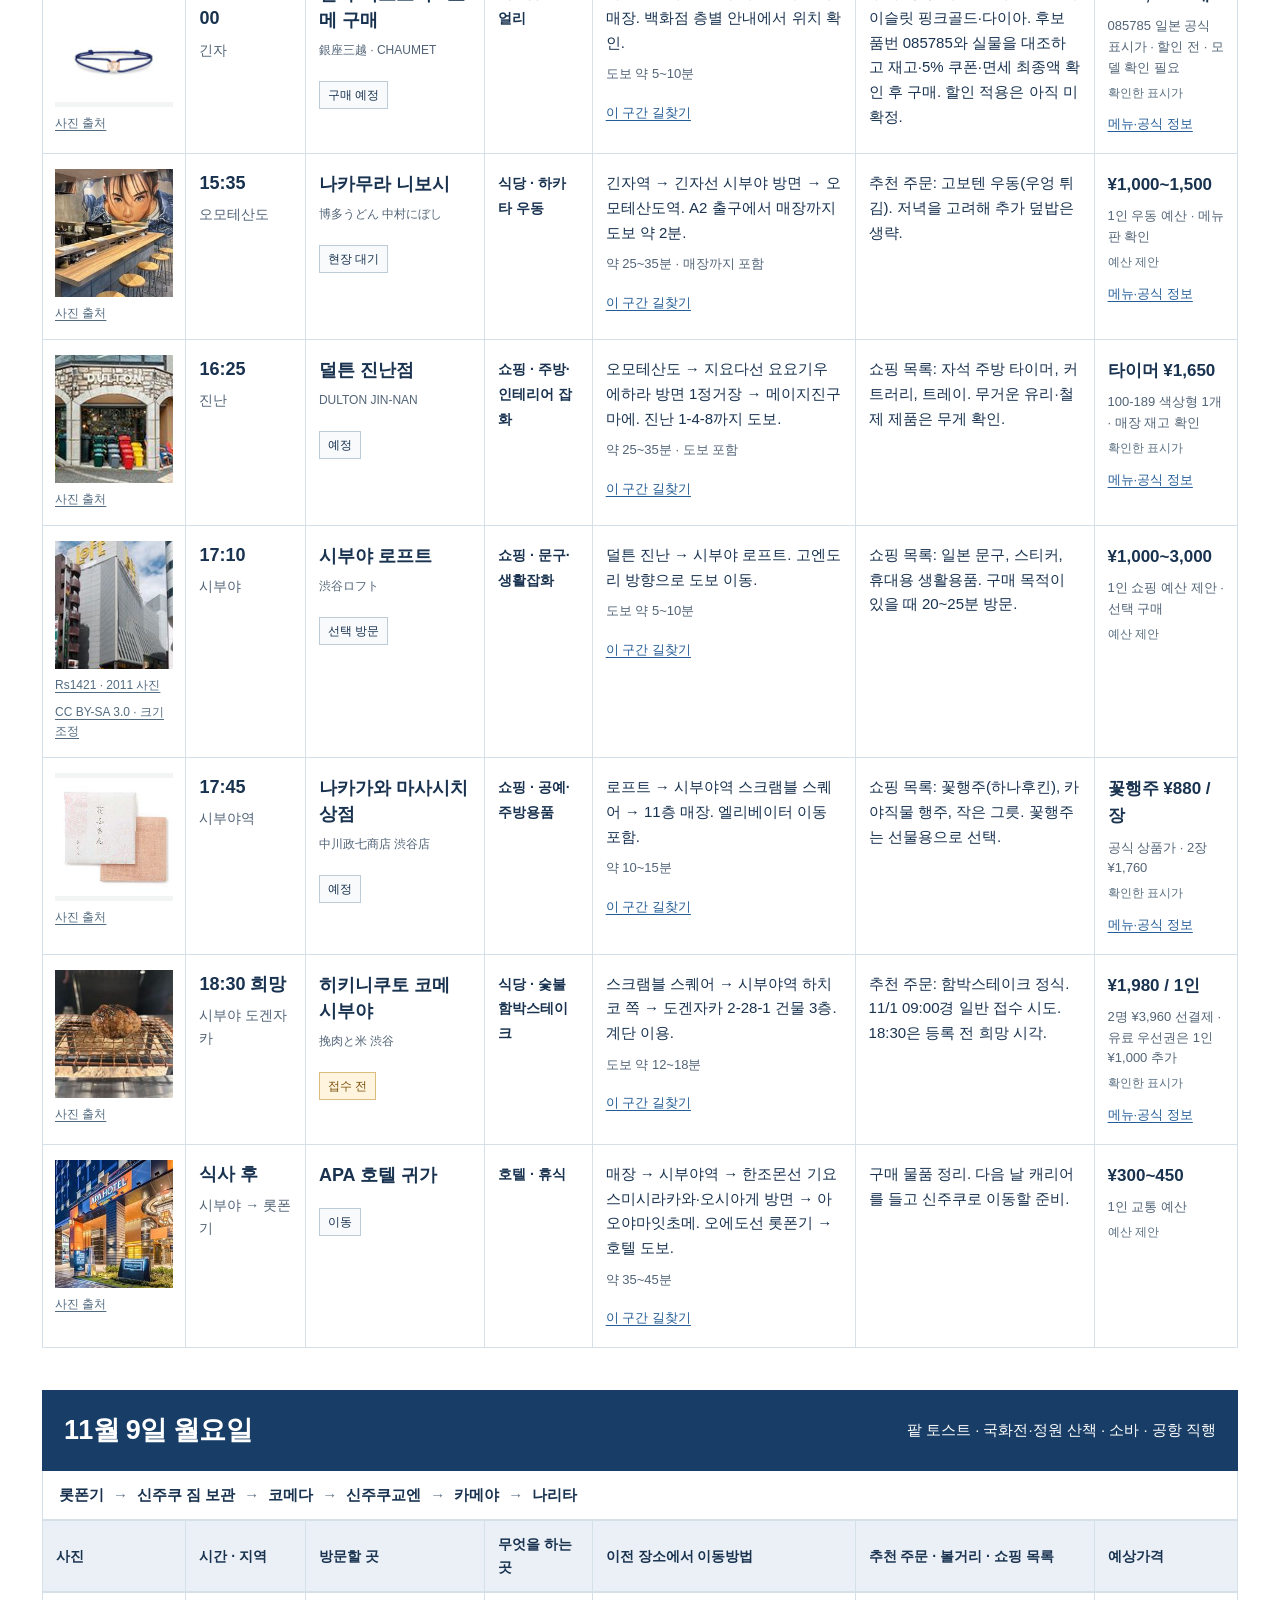
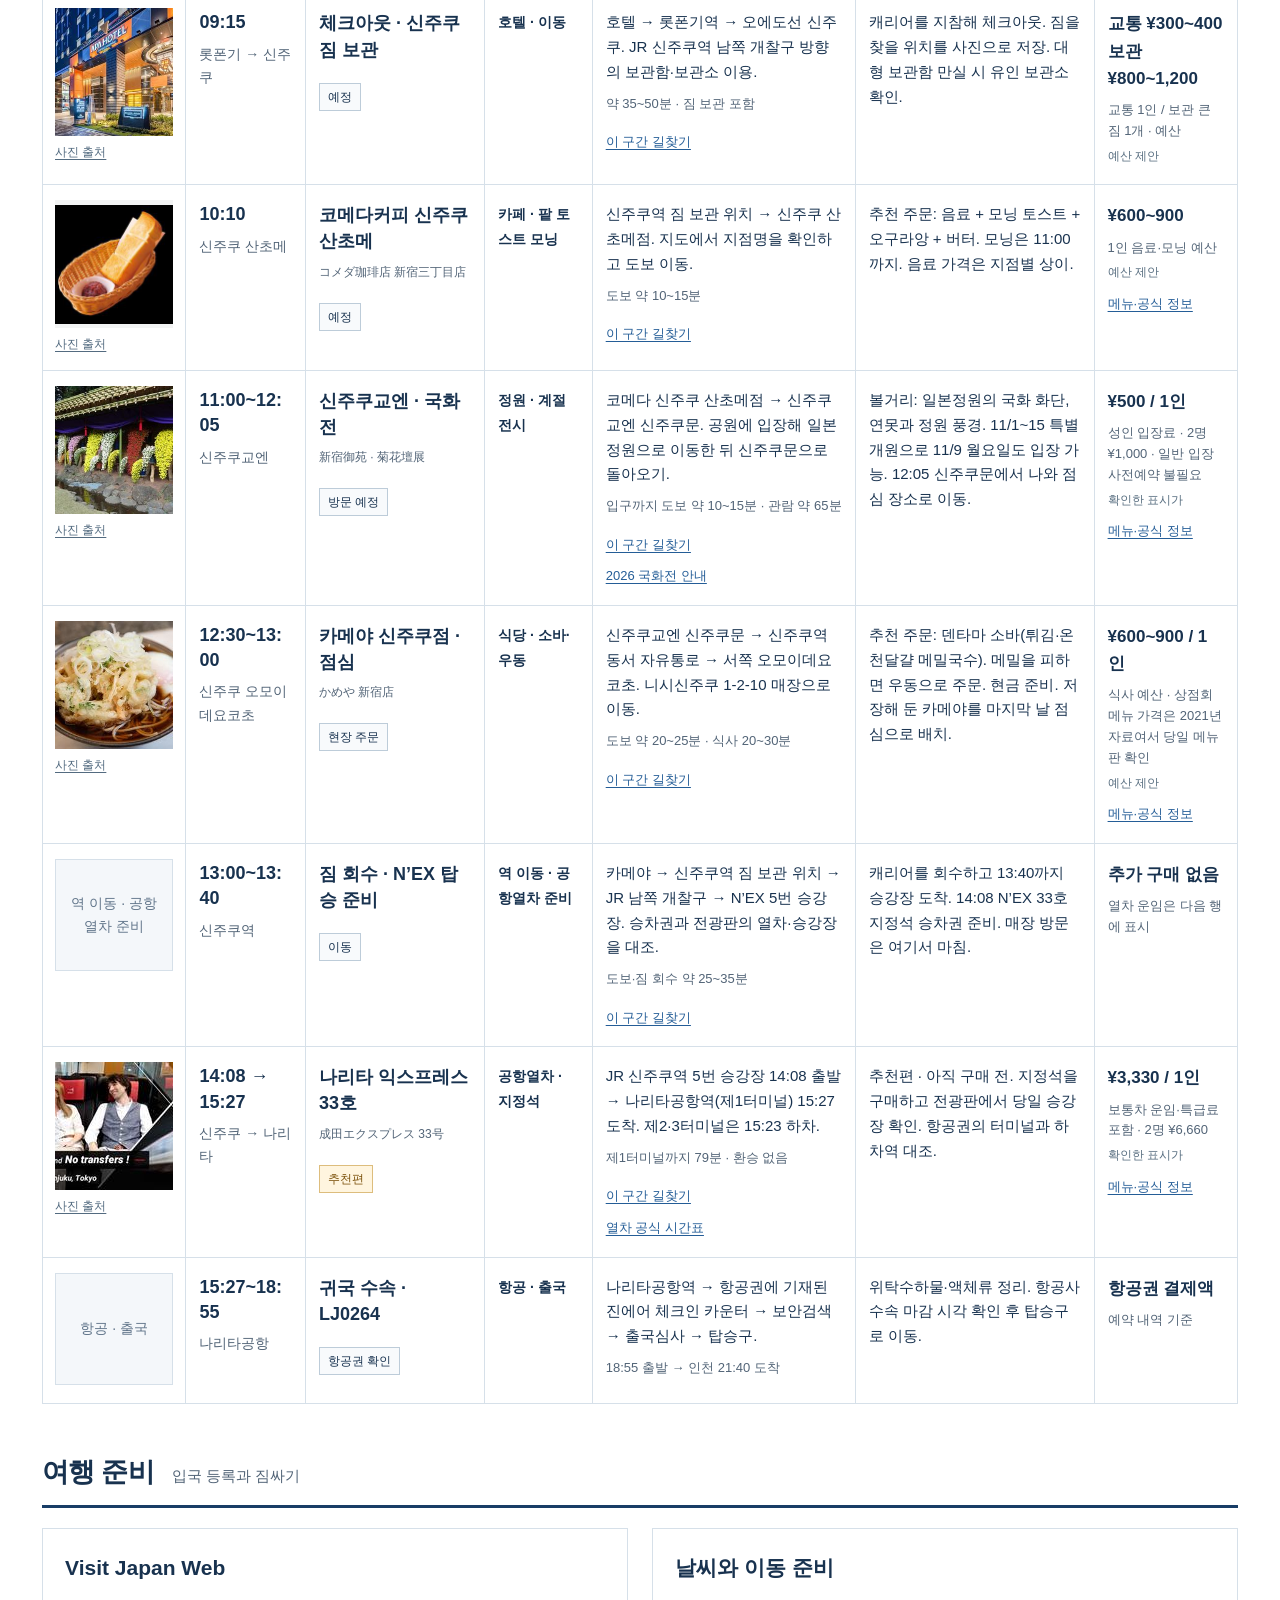
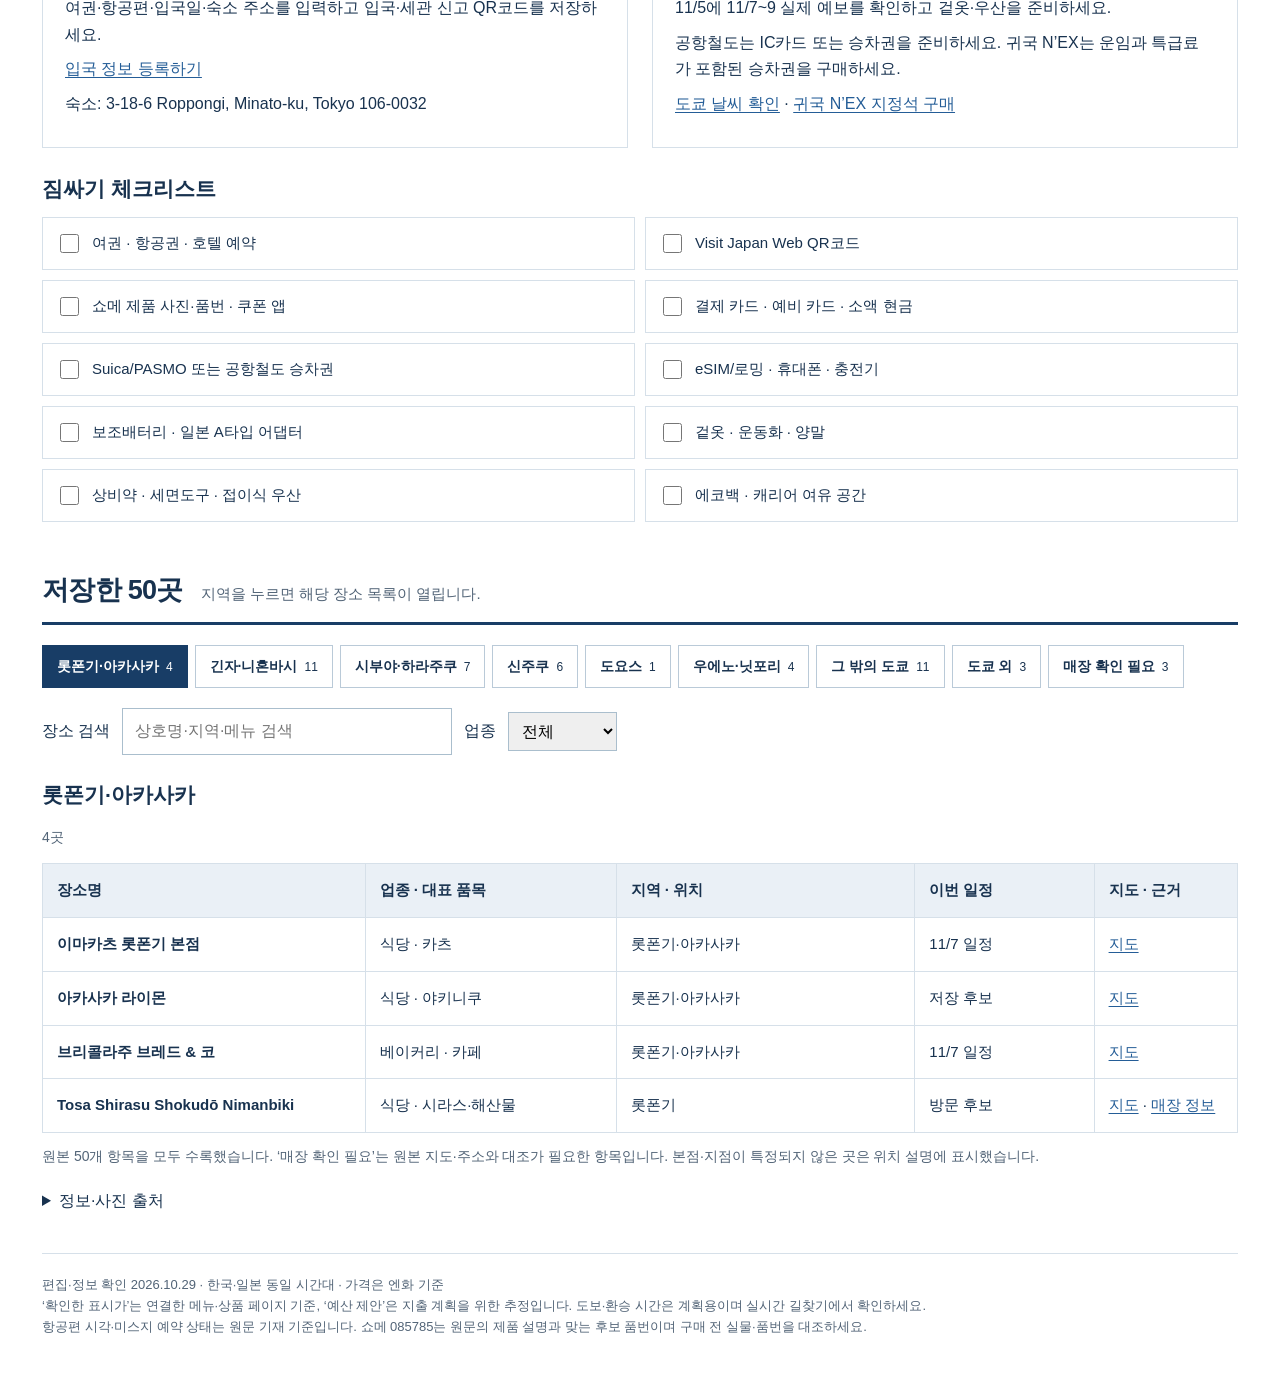
==== commit 244acf81: "Replace last-day Chaumet stop with Shinjuku Gyoen and saved Kameya lunch" ====
--- a/tokyo-trip.html
+++ b/tokyo-trip.html
@@ -1,5 +1,5 @@
 <!doctype html><html lang="ko"><head><meta charset="utf-8"><meta name="viewport" content="width=device-width,initial-scale=1"><title>도쿄 2박 3일 여행 일정표</title><meta name="description" content="도쿄 2박 3일 일정: 장소 사진, 업종, 구간별 교통편, 추천 메뉴와 쇼핑 목록, 예상가격, 지역별 저장 장소 50곳."><style>:root{--ink:#18324f;--muted:#526477;--navy:#183d66;--line:#d6e0e9;--soft:#f0f5fa;--green:#1c6046}*{box-sizing:border-box}html{scroll-behavior:smooth;scroll-padding-top:86px}body{margin:0;background:#edf2f6;color:var(--ink);font-family:'Malgun Gothic','Apple SD Gothic Neo',sans-serif;font-size:16px;line-height:1.65}a{color:#245d97;text-underline-offset:3px}button,input,select{font:inherit}a:focus-visible,button:focus-visible,input:focus-visible,select:focus-visible{outline:3px solid #ee9a20;outline-offset:3px}main{max-width:1740px;margin:0 auto;background:#fff;padding:34px 42px 55px}.hero{border-top:9px solid var(--navy);padding:26px 0 22px}.edition{font-size:14px;font-weight:700;color:var(--muted)}h1{font-size:44px;line-height:1.25;letter-spacing:-1.8px;margin:10px 0}h2{font-size:27px;letter-spacing:-.7px;margin:0}h3{font-size:21px;margin:0 0 10px}.subtitle{font-size:19px}.summary{display:grid;grid-template-columns:1.2fr 1fr 1fr;border:1px solid var(--line);margin:0 0 18px}.summary>div{padding:17px 20px}.summary>div+div{border-left:1px solid var(--line)}.summary strong,.summary span{display:block}.summary span{font-size:15px;color:var(--muted)}.nav{position:sticky;top:0;z-index:10;display:flex;gap:7px;flex-wrap:wrap;background:#fffffff5;border-top:1px solid var(--line);border-bottom:1px solid var(--line);padding:10px 0}.nav a{text-decoration:none;padding:7px 16px;font-weight:700;background:var(--soft);font-size:15px}.nav .print{margin-left:auto;background:var(--navy);color:white;border:0;padding:7px 15px;cursor:pointer}.booking{display:flex;gap:10px;margin:18px 0 24px}.booking a{padding:9px 18px;border:1px solid #b7cadd;text-decoration:none;font-weight:700}.legend{margin:12px 0 18px;color:var(--muted);font-size:14px}.day{margin:30px 0 42px;scroll-margin-top:85px}.dayhead{background:var(--navy);color:white;padding:18px 22px;display:flex;justify-content:space-between;align-items:center;gap:20px}.dayhead p{margin:0;font-size:15px}.route{display:flex;gap:9px;align-items:center;flex-wrap:wrap;padding:12px 16px;border:1px solid var(--line);border-top:0;font-size:15px;font-weight:700}.route .arrow{color:#687b8e;font-weight:400}.table-scroll{overflow-x:auto}table{width:100%;border-collapse:collapse;table-layout:fixed}th{background:#eaf0f6;text-align:left;font-size:14px;padding:12px 13px;border:1px solid var(--line);white-space:normal}td{border:1px solid var(--line);padding:17px 13px;vertical-align:top;overflow-wrap:anywhere;font-size:15px}col.photo{width:12%}col.when{width:10%}col.place{width:15%}col.type{width:9%}col.move{width:22%}col.activity{width:20%}col.price{width:12%}.photocell{padding:15px 12px}.photocell img{width:100%;height:128px;object-fit:cover;display:block;background:#f3f4f4}.photocell.contain img{object-fit:contain}.credit{display:block;margin-top:7px;font-size:12px;color:#536b80}.time{font-size:18px;font-weight:800;line-height:1.4;display:block}.area{display:block;margin-top:7px;font-size:14px;color:var(--muted)}.name{font-size:18px;line-height:1.45;font-weight:800;display:block;margin-bottom:8px}.jp{font-size:12px;line-height:1.5;color:var(--muted);margin-bottom:10px;display:block}.kind{font-size:14px;font-weight:700;line-height:1.6}.status{display:inline-block;border:1px solid #bdccd9;background:#f8fafc;font-size:12px;line-height:1.5;padding:4px 8px;margin-top:12px}.status.confirm{background:#e6f3ec;color:#155c3e;border-color:#92b9a4}.status.wait{background:#fff5df;color:#7b510b;border-color:#ddbd7d}.duration{display:block;color:var(--muted);font-size:13px;margin:8px 0}.route-link,.source-link{display:inline-block;font-size:13px;margin-top:9px}.cost{font-weight:800;font-size:17px;line-height:1.6;white-space:pre-line}.unit{display:block;color:var(--muted);font-size:13px;margin-top:8px;line-height:1.6}.price-label{display:inline-block;font-size:12px;color:#586e80;margin:5px 0 0}.blankphoto{border:1px solid var(--line);background:#f4f7fa;min-height:112px;display:flex;align-items:center;justify-content:center;color:#61758a;font-size:14px;text-align:center;padding:12px}.sectiontitle{display:flex;gap:18px;align-items:baseline;border-bottom:3px solid var(--navy);padding-bottom:10px;margin-bottom:20px}.sectiontitle p{font-size:15px;margin:0;color:var(--muted)}#prepare,#inventory{scroll-margin-top:85px;margin-top:46px}.prep-grid{display:grid;grid-template-columns:1fr 1fr;gap:24px}.prep-card{border:1px solid var(--line);padding:22px}.prep-card p{margin:8px 0}.packing{display:grid;grid-template-columns:1fr 1fr;gap:10px}.packing label{border:1px solid var(--line);padding:13px;display:flex;gap:10px;align-items:flex-start;font-size:15px}.packing input{width:19px;height:19px;flex:none;accent-color:var(--navy);margin-top:3px}.packing label:has(input:checked){color:#5b6e7e;background:#f4f7f9;text-decoration:line-through}.packing-wrap{margin-top:24px}.tabs{display:flex;flex-wrap:wrap;gap:7px;margin:15px 0}.tabs button{background:white;border:1px solid #bacad8;padding:9px 14px;color:var(--ink);font-weight:700;font-size:14px;cursor:pointer}.tabs button[aria-selected=true]{color:white;background:var(--navy);border-color:var(--navy)}.tabs small{font-size:12px;margin-left:7px;font-weight:400}.filter{display:flex;align-items:center;gap:12px;margin:20px 0}.filter input{padding:9px 12px;width:330px;border:1px solid #aabecd}.filter select{padding:9px;border:1px solid #aabecd}.inventory-table th,.inventory-table td{font-size:15px;padding:14px}.inventory-table td:first-child{font-weight:700}.inventory-table col:nth-child(1){width:27%}.inventory-table col:nth-child(2){width:21%}.inventory-table col:nth-child(3){width:25%}.inventory-table col:nth-child(4){width:15%}.inventory-table col:nth-child(5){width:12%}.inventory-panel[hidden]{display:none}.inventory-panel h3{margin:23px 0 12px}.count{font-size:14px;color:var(--muted)}.empty{padding:20px;border:1px solid var(--line)}footer{margin-top:38px;padding-top:20px;border-top:1px solid var(--line);font-size:13px;color:var(--muted)}details{margin-top:20px}details li{margin:5px 0}summary{cursor:pointer}.screenshot-shell{background:white}.screenshot-shell main{max-width:none;width:1920px;padding:38px 42px}.screenshot-shell .day{margin:0}.screenshot-shell .dayhead h2{font-size:36px}.screenshot-shell .dayhead p,.screenshot-shell .route{font-size:21px}.screenshot-shell th{font-size:20px}.screenshot-shell td{font-size:21px;line-height:1.7;padding:22px 16px}.screenshot-shell .time,.screenshot-shell .name{font-size:25px}.screenshot-shell .area,.screenshot-shell .kind{font-size:19px}.screenshot-shell .jp,.screenshot-shell .duration,.screenshot-shell .unit{font-size:17px}.screenshot-shell .cost{font-size:23px}.screenshot-shell .credit,.screenshot-shell .price-label,.screenshot-shell .status,.screenshot-shell .source-link,.screenshot-shell .route-link{font-size:16px}.screenshot-shell .photocell img{height:155px}.screenshot-shell footer{font-size:18px}.screenshot-shell .sectiontitle p{font-size:20px}.screenshot-shell .inventory-table td{font-size:23px}.screenshot-shell .inventory-table th{font-size:22px}.screenshot-shell .tabs button{font-size:19px}.screenshot-shell .prep-card{font-size:21px}.screenshot-shell .packing label{font-size:23px}.screenshot-shell h3{font-size:28px}
 @media(max-width:760px){body{font-size:15px}main{padding:18px 14px 35px}.hero{padding:20px 0}h1{font-size:33px}.subtitle{font-size:16px}.summary{grid-template-columns:1fr}.summary>div{padding:12px 15px}.summary>div+div{border-left:0;border-top:1px solid var(--line)}.nav{flex-wrap:nowrap;overflow:auto}.nav a{white-space:nowrap;padding:7px 11px}.nav .print{display:none}.booking{flex-wrap:wrap}.booking a{font-size:14px;padding:9px 12px}.dayhead{display:block;padding:16px}.dayhead h2{font-size:24px}.dayhead p{margin-top:6px}.route{font-size:14px}.daytable colgroup,.daytable thead{display:none}.daytable,.daytable tbody{display:block}.daytable tr{display:grid;grid-template-columns:112px 1fr;border:1px solid var(--line);margin-bottom:16px;padding:12px;gap:12px}.daytable td{border:0;padding:0;min-width:0;font-size:15px}.daytable td:nth-child(1){grid-row:1/4}.daytable td:nth-child(2),.daytable td:nth-child(3),.daytable td:nth-child(4){grid-column:2}.daytable td:nth-child(n+5){grid-column:1/-1;border-top:1px solid var(--line);padding-top:10px}.daytable td:nth-child(n+5):before{content:attr(data-label);display:block;color:var(--muted);font-size:12px;font-weight:700;margin-bottom:6px}.photocell img{height:120px}.credit{font-size:11px}.time{font-size:17px}.name{font-size:18px;margin:0}.jp{font-size:12px;margin:6px 0}.status{margin-top:5px}.prep-grid,.packing{grid-template-columns:1fr}.sectiontitle{display:block}.sectiontitle p{margin-top:7px}.filter{flex-wrap:wrap}.filter input{width:100%}.inventory-table{min-width:740px}.tabs{gap:6px}.tabs button{font-size:13px;padding:8px}.prep-card{padding:16px}}
 @media print{body{background:white}main{padding:0;max-width:none}.nav,.booking,.filter,.route-link,.print{display:none}.day{break-before:page}.hero+.summary{break-after:avoid}.dayhead,th{-webkit-print-color-adjust:exact;print-color-adjust:exact}tr{break-inside:avoid}.inventory-panel[hidden]{display:block}.tabs{display:none}.daytable td{font-size:10px}.name,.time{font-size:12px}.photocell img{height:75px}.jp,.unit,.duration{font-size:9px}.cost{font-size:12px}#inventory{break-before:page}}</style></head><body class=""><main><header class="hero"><div class="edition">2026년 11월 7일 토요일 — 11월 9일 월요일 · 2명</div><h1>도쿄 2박 3일 여행 일정</h1><p class="subtitle">롯폰기 2박 · 쇼핑과 맛집 · 장소별 사진과 이동방법</p></header><div class="summary"><div><strong>가는 편 · LJ0235</strong><span>11/7 인천 08:05 → 나리타 10:45</span><strong>오는 편 · LJ0264</strong><span>11/9 나리타 18:55 → 인천 21:40</span></div><div><strong>APA 호텔 앤 리조트</strong><span>롯폰기 에키히가시 · 2박</span><span>체크인 15:00 / 체크아웃 10:00</span></div><div><strong>11/7 미스지 19:15 · 2명</strong><span>원문에 기재된 확정 예약</span><strong>11/8 히키니쿠토 코메 18:30 희망</strong><span>일반 접수 11/1 09:00경 시도</span></div></div><nav class="nav" aria-label="일정 메뉴"><a href="#day1">11/7 토</a><a href="#day2">11/8 일</a><a href="#day3">11/9 월</a><a href="#prepare">여행 준비·짐싸기</a><a href="#inventory">저장한 50곳</a><button class="print" type="button">인쇄</button></nav><div class="booking"><a href="https://tabelog.com/en/tokyo/A1301/A130101/13240885/" target="_blank" rel="noopener">Osteria da Ada 예약</a><a href="https://tabelog.com/en/tokyo/A1307/A130701/13242968/" target="_blank" rel="noopener">Nimanbiki 예약</a></div><p class="legend">방문 시각은 계획입니다. 예약 확정·접수 전·추천편을 표 안에 표시했습니다.</p><section class="day" id="day1"><div class="dayhead"><h2>11월 7일 토요일</h2><p>도착 · 카츠 · 야키니쿠 · 밤 온천</p></div><div class="route" aria-label="이동 순서"><span>인천</span><span class="arrow" aria-hidden="true">→</span><span>나리타</span><span class="arrow" aria-hidden="true">→</span><span>롯폰기</span><span class="arrow" aria-hidden="true">→</span><span>아카사카</span><span class="arrow" aria-hidden="true">→</span><span>도요스</span></div><div class="table-scroll"><table class="daytable"><caption style="position:absolute;clip-path:inset(50%);width:1px;height:1px;overflow:hidden">11월 7일 토요일 장소 사진, 시간, 방문 장소, 업종, 교통편, 추천 내용, 예상가격</caption><colgroup><col class="photo"><col class="when"><col class="place"><col class="type"><col class="move"><col class="activity"><col class="price"></colgroup><thead><tr><th scope="col">사진</th><th scope="col">시간 · 지역</th><th scope="col">방문할 곳</th><th scope="col">무엇을 하는 곳</th><th scope="col">이전 장소에서 이동방법</th><th scope="col">추천 주문 · 볼거리 · 쇼핑 목록</th><th scope="col">예상가격</th></tr></thead><tbody><tr><td class="photocell "><div class="blankphoto">항공</div></td><td><span class="time">08:05 → 10:45</span><span class="area">인천 → 나리타</span></td><td><span class="name">LJ0235 · 진에어</span><span class="status ">항공권 확인</span></td><td><span class="kind">항공</span></td><td data-label="교통편">인천공항 → 나리타공항. 항공권에 표시된 출국·도착 터미널 확인.<span class="duration">비행 2시간 40분</span></td><td data-label="추천 내용">출국 수속 후 탑승. 도착 후 입국심사·수하물 수취.</td><td data-label="예상가격"><span class="cost">항공권 결제액</span><span class="unit">예약 내역 기준</span></td></tr><tr><td class="photocell "><img src="[data-uri]" alt="공항 → APA 호텔 장소 사진" loading="eager" width="200" height="150"><a class="credit" href="https://www3.apahotel.com/hotel/syutoken/tokyo/roppongieki-higashi/" target="_blank" rel="noopener">사진 출처</a></td><td><span class="time">입국 수속 후</span><span class="area">나리타 → 롯폰기</span></td><td><span class="name">공항 → APA 호텔</span><span class="status ">이동</span></td><td><span class="kind">공항 이동</span></td><td data-label="교통편">나리타공항역 → 게이세이 Access Express의 아사쿠사선 직통편 → 히가시긴자. 히비야선 나카메구로 방면 → 롯폰기. 5번 출구에서 호텔까지 도보 6분.<span class="duration">약 90~110분 · 대기 별도</span><a class="route-link" href="https://www.google.com/maps/dir/?api=1&amp;origin=Narita%20Airport%20Terminal%201&amp;destination=APA%20Hotel%20Resort%20Roppongi%20Ekihigashi&amp;travelmode=transit" target="_blank" rel="noopener">이 구간 길찾기</a></td><td data-label="추천 내용">게이세이 개찰구에서 IC카드 또는 종이 승차권 사용. 직통편이 아니면 안내된 역에서 환승.</td><td data-label="예상가격"><span class="cost">¥1,500~1,700</span><span class="unit">1인 교통 예산</span><span class="price-label">예산 제안</span></td></tr><tr><td class="photocell "><img src="[data-uri]" alt="APA 롯폰기 에키히가시 장소 사진" loading="eager" width="200" height="150"><a class="credit" href="https://www3.apahotel.com/hotel/syutoken/tokyo/roppongieki-higashi/" target="_blank" rel="noopener">사진 출처</a></td><td><span class="time">13:30</span><span class="area">롯폰기</span></td><td><span class="name">APA 롯폰기 에키히가시</span><span class="jp">アパホテル＆リゾート〈六本木駅東〉</span><span class="status ">예정</span></td><td><span class="kind">호텔 · 짐 보관</span></td><td data-label="교통편">열차에서 내린 뒤 롯폰기역 5번 출구 → 호텔. 도보 6분.<span class="duration">롯폰기 3-18-6</span><a class="route-link" href="https://www.google.com/maps/dir/?api=1&amp;origin=Roppongi%20Station&amp;destination=APA%20Hotel%20Resort%20Roppongi%20Ekihigashi&amp;travelmode=walking" target="_blank" rel="noopener">이 구간 길찾기</a></td><td data-label="추천 내용">프런트에 짐 보관 요청. 객실 체크인은 15:00 이후.</td><td data-label="예상가격"><span class="cost">숙박 예약액</span><span class="unit">2박 · 예약 내역 기준</span><br><a class="source-link" href="https://www.apahotel.com/resort/roppongieki-higashi/access/" target="_blank" rel="noopener">메뉴·공식 정보</a></td></tr><tr><td class="photocell "><img src="[data-uri]" alt="이마카츠 롯폰기 본점 상품·음식 사진" loading="eager" width="200" height="150"><a class="credit" href="https://www.grasseeds.jp/imakatsu/menu.html" target="_blank" rel="noopener">사진 출처</a></td><td><span class="time">14:00</span><span class="area">롯폰기</span></td><td><span class="name">이마카츠 롯폰기 본점</span><span class="jp">イマカツ 六本木本店</span><span class="status ">현장 대기</span></td><td><span class="kind">식당 · 카츠</span></td><td data-label="교통편">APA 호텔 → 이마카츠 본점. 롯폰기역 방향으로 걸어서 이동.<span class="duration">도보 약 10~15분</span><a class="route-link" href="https://www.google.com/maps/dir/?api=1&amp;origin=APA%20Hotel%20Resort%20Roppongi%20Ekihigashi&amp;destination=Imakatsu%20Roppongi&amp;travelmode=walking" target="_blank" rel="noopener">이 구간 길찾기</a></td><td data-label="추천 내용">추천 주문: 사사미카츠 정식(닭 안심 튀김). 돼지고기 선호 시 로스카츠 정식.</td><td data-label="예상가격"><span class="cost">¥1,850 / ¥1,900</span><span class="unit">사사미 / 로스 정식 · 각 1인</span><span class="price-label">확인한 표시가</span><br><a class="source-link" href="https://tabelog.com/tokyo/A1307/A130701/13096723/dtlmenu/" target="_blank" rel="noopener">메뉴·공식 정보</a></td></tr><tr><td class="photocell "><img src="[data-uri]" alt="브리콜라주 브레드 &amp; 코 장소 사진" loading="eager" width="200" height="150"><a class="credit" href="https://bricolagebread.com/" target="_blank" rel="noopener">사진 출처</a></td><td><span class="time">15:30</span><span class="area">롯폰기 힐즈</span></td><td><span class="name">브리콜라주 브레드 &amp; 코</span><span class="jp">bricolage bread &amp; co.</span><span class="status ">예정</span></td><td><span class="kind">베이커리 · 카페</span></td><td data-label="교통편">이마카츠 → 롯폰기 힐즈 → 게야키자카 테라스 1층.<span class="duration">도보 약 15~20분</span><a class="route-link" href="https://www.google.com/maps/dir/?api=1&amp;origin=Imakatsu%20Roppongi&amp;destination=Bricolage%20Bread%20and%20Co%20Roppongi&amp;travelmode=walking" target="_blank" rel="noopener">이 구간 길찾기</a></td><td data-label="추천 내용">추천 주문: 진열대에서 빵 1개 + 커피. 식사 직후라 음료 중심으로 선택.</td><td data-label="예상가격"><span class="cost">¥1,000~1,800</span><span class="unit">1인 빵·음료 예산</span><span class="price-label">예산 제안</span><br><a class="source-link" href="https://bricolagebread.com/" target="_blank" rel="noopener">메뉴·공식 정보</a></td></tr><tr><td class="photocell "><img src="[data-uri]" alt="호텔 체크인 · 휴식 장소 사진" loading="eager" width="200" height="150"><a class="credit" href="https://www3.apahotel.com/hotel/syutoken/tokyo/roppongieki-higashi/" target="_blank" rel="noopener">사진 출처</a></td><td><span class="time">16:30</span><span class="area">롯폰기</span></td><td><span class="name">호텔 체크인 · 휴식</span><span class="status ">예정</span></td><td><span class="kind">호텔</span></td><td data-label="교통편">브리콜라주 → APA 호텔. 롯폰기 교차로를 거쳐 도보 이동.<span class="duration">도보 약 15~20분</span><a class="route-link" href="https://www.google.com/maps/dir/?api=1&amp;origin=Bricolage%20Bread%20and%20Co%20Roppongi&amp;destination=APA%20Hotel%20Resort%20Roppongi%20Ekihigashi&amp;travelmode=walking" target="_blank" rel="noopener">이 구간 길찾기</a></td><td data-label="추천 내용">체크인·짐 정리 후 휴식. 18:20경 저녁 식사 장소로 출발.</td><td data-label="예상가격"><span class="cost">숙박 예약액에 포함</span><span class="unit">별도 구매 없음</span><br><a class="source-link" href="https://www.apahotel.com/resort/roppongieki-higashi/access/" target="_blank" rel="noopener">메뉴·공식 정보</a></td></tr><tr><td class="photocell "><img src="[data-uri]" alt="미스지 by 요로니쿠 장소 사진" loading="eager" width="200" height="150"><a class="credit" href="https://www.tablecheck.com/ja/misuji" target="_blank" rel="noopener">사진 출처</a></td><td><span class="time">19:15</span><span class="area">아카사카</span></td><td><span class="name">미스지 by 요로니쿠</span><span class="jp">みすじ by Yoroniku</span><span class="status confirm">예약 확정</span></td><td><span class="kind">식당 · 소고기 야키니쿠</span></td><td data-label="교통편">호텔 → 롯폰기역 → 오에도선 아오야마잇초메 → 긴자선 아카사카미츠케 → 매장 도보 3분.<span class="duration">약 30~40분 · 19:00 도착 권장</span><a class="route-link" href="https://www.google.com/maps/dir/?api=1&amp;origin=APA%20Hotel%20Resort%20Roppongi%20Ekihigashi&amp;destination=Misuji%20by%20Yoroniku%20Akasaka&amp;travelmode=transit" target="_blank" rel="noopener">이 구간 길찾기</a></td><td data-label="추천 내용">추천 주문: 미스지 + 실크로스. 실크로스는 한입 밥과 곁들여 먹기. 좌석만 2명 예약.</td><td data-label="예상가격"><span class="cost">미스지 ¥2,290
-실크로스 ¥2,170</span><span class="unit">각 1접시 · 추가 주문·음료·서비스료 별도</span><span class="price-label">확인한 표시가</span><br><a class="source-link" href="https://r.gnavi.co.jp/gab5300/menu1/" target="_blank" rel="noopener">메뉴·공식 정보</a></td></tr><tr><td class="photocell "><img src="[data-uri]" alt="도요스 만요클럽 장소 사진" loading="eager" width="200" height="150"><a class="credit" href="https://tokyo-toyosu.manyo.co.jp/" target="_blank" rel="noopener">사진 출처</a></td><td><span class="time">21:30 전후</span><span class="area">도요스</span></td><td><span class="name">도요스 만요클럽</span><span class="jp">東京豊洲 万葉倶楽部</span><span class="status ">예정</span></td><td><span class="kind">온천 · 야경</span></td><td data-label="교통편">아카사카미츠케 → 긴자선 신바시 → 유리카모메 시장앞(시조마에) → 온천. 귀가는 APA 호텔까지 택시.<span class="duration">갈 때 약 45~60분 · 귀가 약 20~30분</span><a class="route-link" href="https://www.google.com/maps/dir/?api=1&amp;origin=Misuji%20by%20Yoroniku%20Akasaka&amp;destination=Toyosu%20Manyo%20Club&amp;travelmode=transit" target="_blank" rel="noopener">이 구간 길찾기</a></td><td data-label="추천 내용">대욕장·노천탕 → 전망 족욕 정원에서 도쿄만 야경. 일반 입장 기준으로 이용.</td><td data-label="예상가격"><span class="cost">¥4,000 / 1인</span><span class="unit">입장 ¥3,850+입탕세 ¥150 · 교통·귀가 택시 별도</span><span class="price-label">확인한 표시가</span><br><a class="source-link" href="https://tokyo-toyosu.manyo.co.jp/price/" target="_blank" rel="noopener">메뉴·공식 정보</a></td></tr></tbody></table></div></section><section class="day" id="day2"><div class="dayhead"><h2>11월 8일 일요일</h2><p>소금빵 · 생활용품 · 우동 · 함박스테이크</p></div><div class="route" aria-label="이동 순서"><span>롯폰기</span><span class="arrow" aria-hidden="true">→</span><span>긴자</span><span class="arrow" aria-hidden="true">→</span><span>오모테산도</span><span class="arrow" aria-hidden="true">→</span><span>진난</span><span class="arrow" aria-hidden="true">→</span><span>시부야</span></div><div class="table-scroll"><table class="daytable"><caption style="position:absolute;clip-path:inset(50%);width:1px;height:1px;overflow:hidden">11월 8일 일요일 장소 사진, 시간, 방문 장소, 업종, 교통편, 추천 내용, 예상가격</caption><colgroup><col class="photo"><col class="when"><col class="place"><col class="type"><col class="move"><col class="activity"><col class="price"></colgroup><thead><tr><th scope="col">사진</th><th scope="col">시간 · 지역</th><th scope="col">방문할 곳</th><th scope="col">무엇을 하는 곳</th><th scope="col">이전 장소에서 이동방법</th><th scope="col">추천 주문 · 볼거리 · 쇼핑 목록</th><th scope="col">예상가격</th></tr></thead><tbody><tr><td class="photocell "><img src="[data-uri]" alt="팡 메종 긴자점 장소 사진" loading="eager" width="200" height="150"><a class="credit" href="https://tabelog.com/tokyo/A1301/A130101/13265877/dtlrvwlst/B504744687/" target="_blank" rel="noopener">사진 출처</a></td><td><span class="time">09:30</span><span class="area">긴자</span></td><td><span class="name">팡 메종 긴자점</span><span class="jp">塩パン屋 パン・メゾン 銀座店</span><span class="status ">현장 접수</span></td><td><span class="kind">베이커리 · 소금빵</span></td><td data-label="교통편">호텔 → 롯폰기역 → 히비야선 히가시긴자 → 긴자 2-14-5 매장까지 도보.<span class="duration">약 30~40분 · 도보 포함</span><a class="route-link" href="https://www.google.com/maps/dir/?api=1&amp;origin=APA%20Hotel%20Resort%20Roppongi%20Ekihigashi&amp;destination=Pain%20Maison%20Ginza&amp;travelmode=transit" target="_blank" rel="noopener">이 구간 길찾기</a></td><td data-label="추천 내용">추천 주문: 기본 소금빵 2개. 달콤한 빵을 원하면 앙버터를 추가.</td><td data-label="예상가격"><span class="cost">소금빵 ¥120 / 개</span><span class="unit">참고가 · 2개 ¥240 · 당일 가격 확인</span><span class="price-label">확인한 표시가</span><br><a class="source-link" href="https://shiopan-maison.com/" target="_blank" rel="noopener">메뉴·공식 정보</a></td></tr><tr><td class="photocell "><img src="[data-uri]" alt="무인양품 긴자점 장소 사진" loading="eager" width="200" height="150"><a class="credit" href="https://www.muji.com/jp/ja/shop/detail/046604" target="_blank" rel="noopener">사진 출처</a></td><td><span class="time">11:00</span><span class="area">긴자</span></td><td><span class="name">무인양품 긴자점</span><span class="jp">無印良品 銀座</span><span class="status ">예정</span></td><td><span class="kind">쇼핑 · 생활용품</span></td><td data-label="교통편">팡 메종 → 긴자 3-3-5 무인양품. 긴자 중심가 방향으로 도보 이동.<span class="duration">도보 약 10~15분</span><a class="route-link" href="https://www.google.com/maps/dir/?api=1&amp;origin=Pain%20Maison%20Ginza&amp;destination=MUJI%20Ginza&amp;travelmode=walking" target="_blank" rel="noopener">이 구간 길찾기</a></td><td data-label="추천 내용">쇼핑 목록: 실리콘 조리 스푼, 수납함, 식기, 문구. 수납함은 캐리어 크기와 비교.</td><td data-label="예상가격"><span class="cost">조리 스푼 ¥590</span><span class="unit">레귤러 1개 · 추가 구매 별도</span><span class="price-label">확인한 표시가</span><br><a class="source-link" href="https://www.muji.com/jp/ja/store/search/cmdty/シリコーン" target="_blank" rel="noopener">메뉴·공식 정보</a></td></tr><tr><td class="photocell "><img src="[data-uri]" alt="사토요스케 긴자 상품·음식 사진" loading="eager" width="200" height="150"><a class="credit" href="https://www.sato-yoske.co.jp/shop/ginza/" target="_blank" rel="noopener">사진 출처</a></td><td><span class="time">12:35</span><span class="area">긴자</span></td><td><span class="name">사토요스케 긴자</span><span class="jp">銀座 佐藤養助</span><span class="status ">현장 대기</span></td><td><span class="kind">식당 · 이나니와 우동</span></td><td data-label="교통편">무인양품 → 긴자 6-4-17 사토요스케. 스키야바시 방향으로 걸어서 이동.<span class="duration">도보 약 10~15분</span><a class="route-link" href="https://www.google.com/maps/dir/?api=1&amp;origin=MUJI%20Ginza&amp;destination=Ginza%20Sato%20Yosuke&amp;travelmode=walking" target="_blank" rel="noopener">이 구간 길찾기</a></td><td data-label="추천 내용">추천 주문: 세이로 니미. 차가운 우동을 간장·참깨미소 소스 2종에 찍어 먹기.</td><td data-label="예상가격"><span class="cost">¥1,400 / 1인</span><span class="unit">세이로 니미 · 튀김 세트 ¥2,600</span><span class="price-label">확인한 표시가</span><br><a class="source-link" href="https://www.sato-yoske.co.jp/shop/ginza/" target="_blank" rel="noopener">메뉴·공식 정보</a></td></tr><tr><td class="photocell contain"><img src="[data-uri]" alt="긴자 미츠코시 · 쇼메 상품·음식 사진" loading="eager" width="200" height="150"><a class="credit" href="https://www.chaumet.com/jp_ja/bee-de-chaumet-bracelet-085785" target="_blank" rel="noopener">사진 출처</a></td><td><span class="time">14:00</span><span class="area">긴자</span></td><td><span class="name">긴자 미츠코시 · 쇼메</span><span class="jp">銀座三越 · CHAUMET</span><span class="status ">비교 방문</span></td><td><span class="kind">백화점 · 주얼리</span></td><td data-label="교통편">사토요스케 → 긴자 미츠코시 쇼메 매장. 백화점 층별 안내에서 위치 확인.<span class="duration">도보 약 5~10분</span><a class="route-link" href="https://www.google.com/maps/dir/?api=1&amp;origin=Ginza%20Sato%20Yosuke&amp;destination=Chaumet%20Ginza%20Mitsukoshi&amp;travelmode=walking" target="_blank" rel="noopener">이 구간 길찾기</a></td><td data-label="추천 내용">확인 목록: 코드 브레이슬릿 핑크골드·다이아 085785. 착용감·재고·5% 쿠폰·면세 적용 문의.</td><td data-label="예상가격"><span class="cost">¥235,400 / 개</span><span class="unit">085785 일본 공식 표시가 · 할인 전 · 모델 확인 필요</span><span class="price-label">확인한 표시가</span><br><a class="source-link" href="https://www.chaumet.com/jp_ja/bee-de-chaumet-bracelet-085785" target="_blank" rel="noopener">메뉴·공식 정보</a></td></tr><tr><td class="photocell "><img src="[data-uri]" alt="나카무라 니보시 상품·음식 사진" loading="eager" width="200" height="150"><a class="credit" href="https://www.atpress.ne.jp/news/643659" target="_blank" rel="noopener">사진 출처</a></td><td><span class="time">15:35</span><span class="area">오모테산도</span></td><td><span class="name">나카무라 니보시</span><span class="jp">博多うどん 中村にぼし</span><span class="status ">현장 대기</span></td><td><span class="kind">식당 · 하카타 우동</span></td><td data-label="교통편">긴자역 → 긴자선 시부야 방면 → 오모테산도역. A2 출구에서 매장까지 도보 약 2분.<span class="duration">약 25~35분 · 매장까지 포함</span><a class="route-link" href="https://www.google.com/maps/dir/?api=1&amp;origin=Chaumet%20Ginza%20Mitsukoshi&amp;destination=%E5%8D%9A%E5%A4%9A%E3%81%86%E3%81%A9%E3%82%93%20%E4%B8%AD%E6%9D%91%E3%81%AB%E3%81%BC%E3%81%97%20%E8%A1%A8%E5%8F%82%E9%81%93&amp;travelmode=transit" target="_blank" rel="noopener">이 구간 길찾기</a></td><td data-label="추천 내용">추천 주문: 고보텐 우동(우엉 튀김). 저녁을 고려해 추가 덮밥은 생략.</td><td data-label="예상가격"><span class="cost">¥1,000~1,500</span><span class="unit">1인 우동 예산 · 메뉴판 확인</span><span class="price-label">예산 제안</span><br><a class="source-link" href="https://www.atpress.ne.jp/news/643659" target="_blank" rel="noopener">메뉴·공식 정보</a></td></tr><tr><td class="photocell "><img src="[data-uri]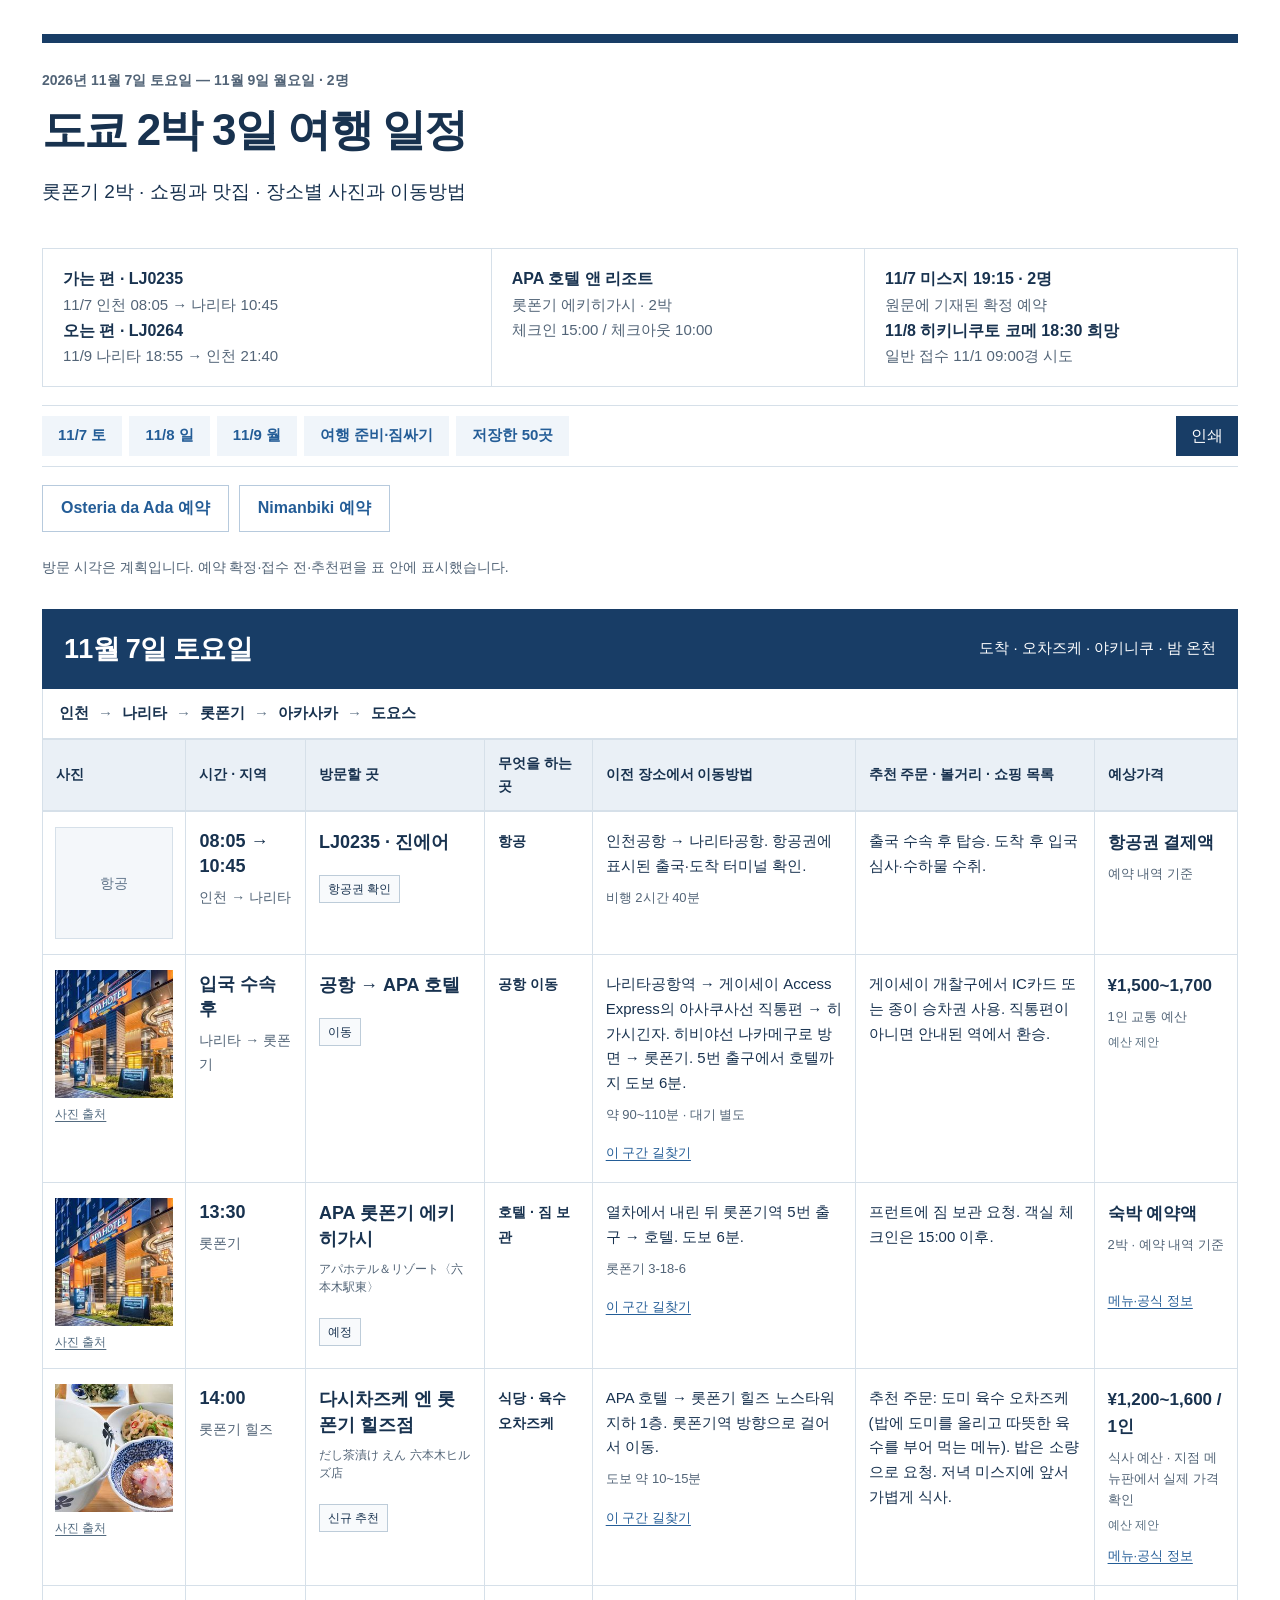
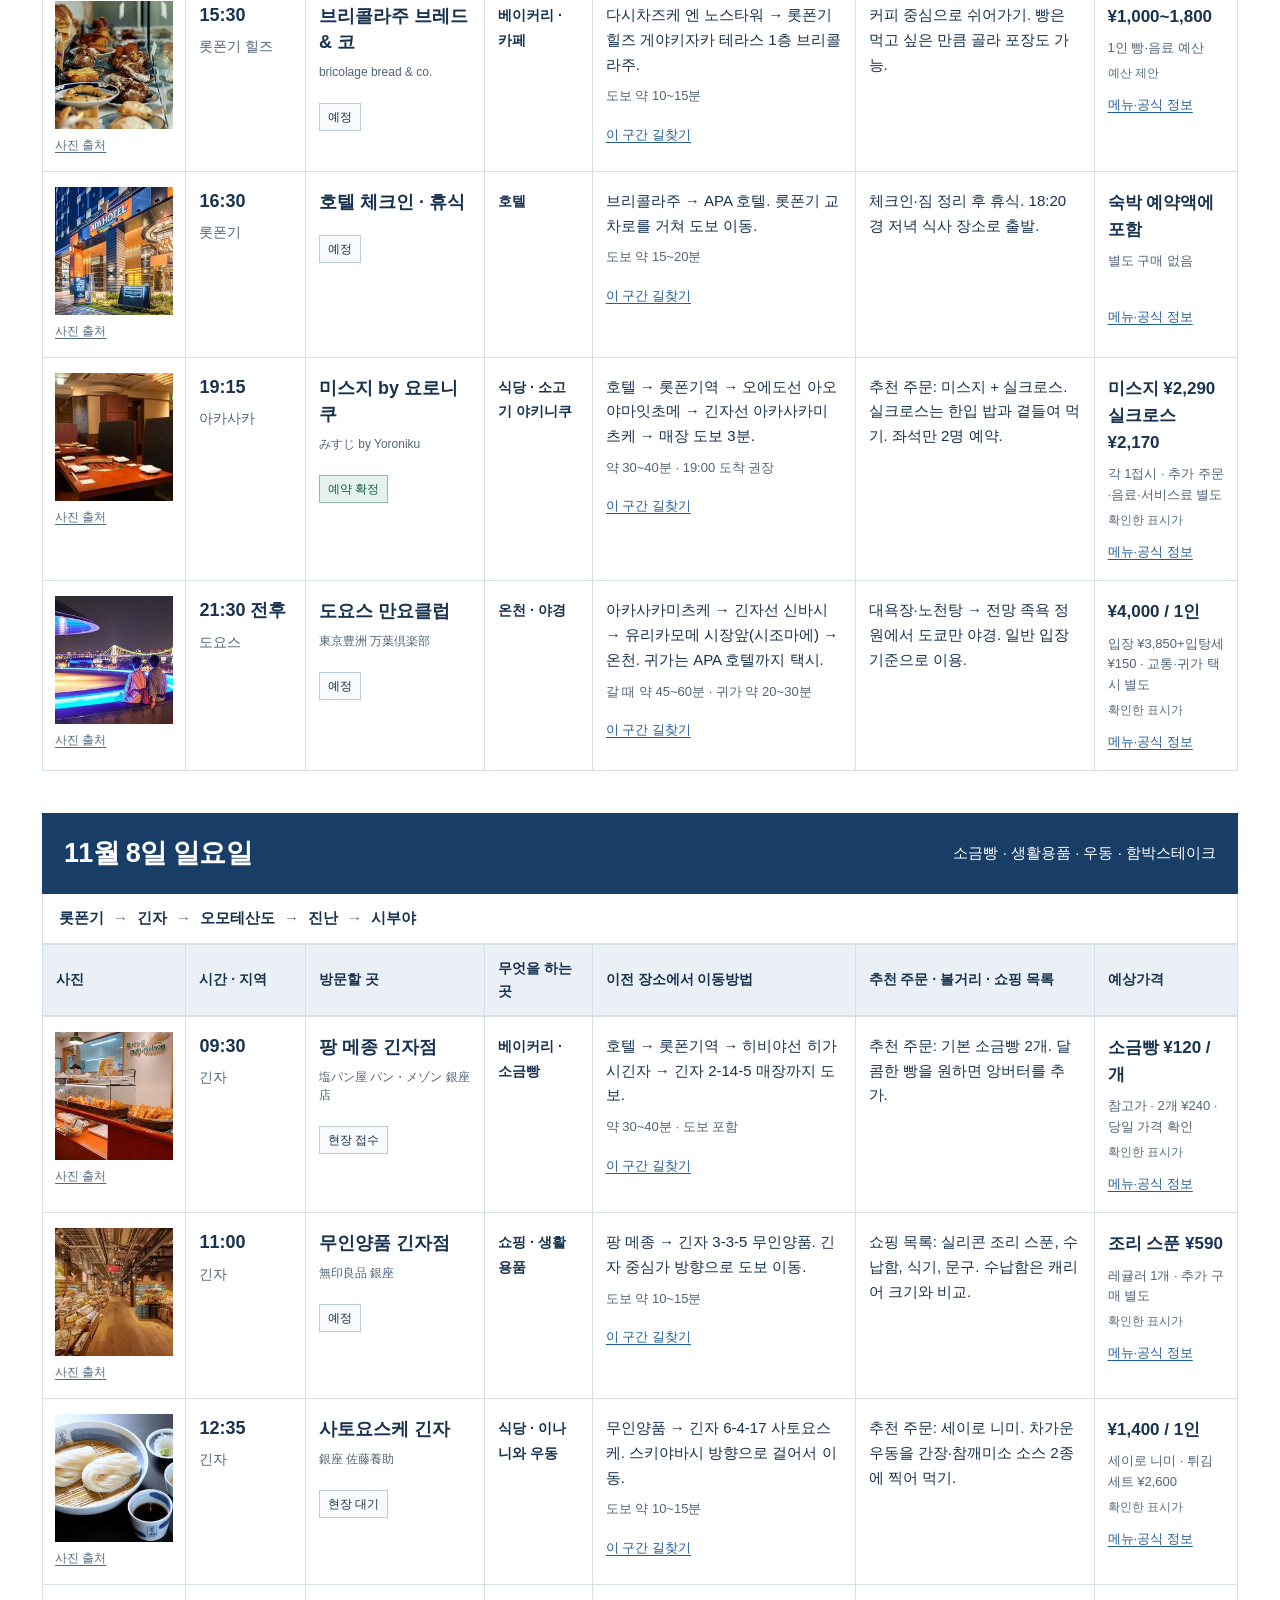
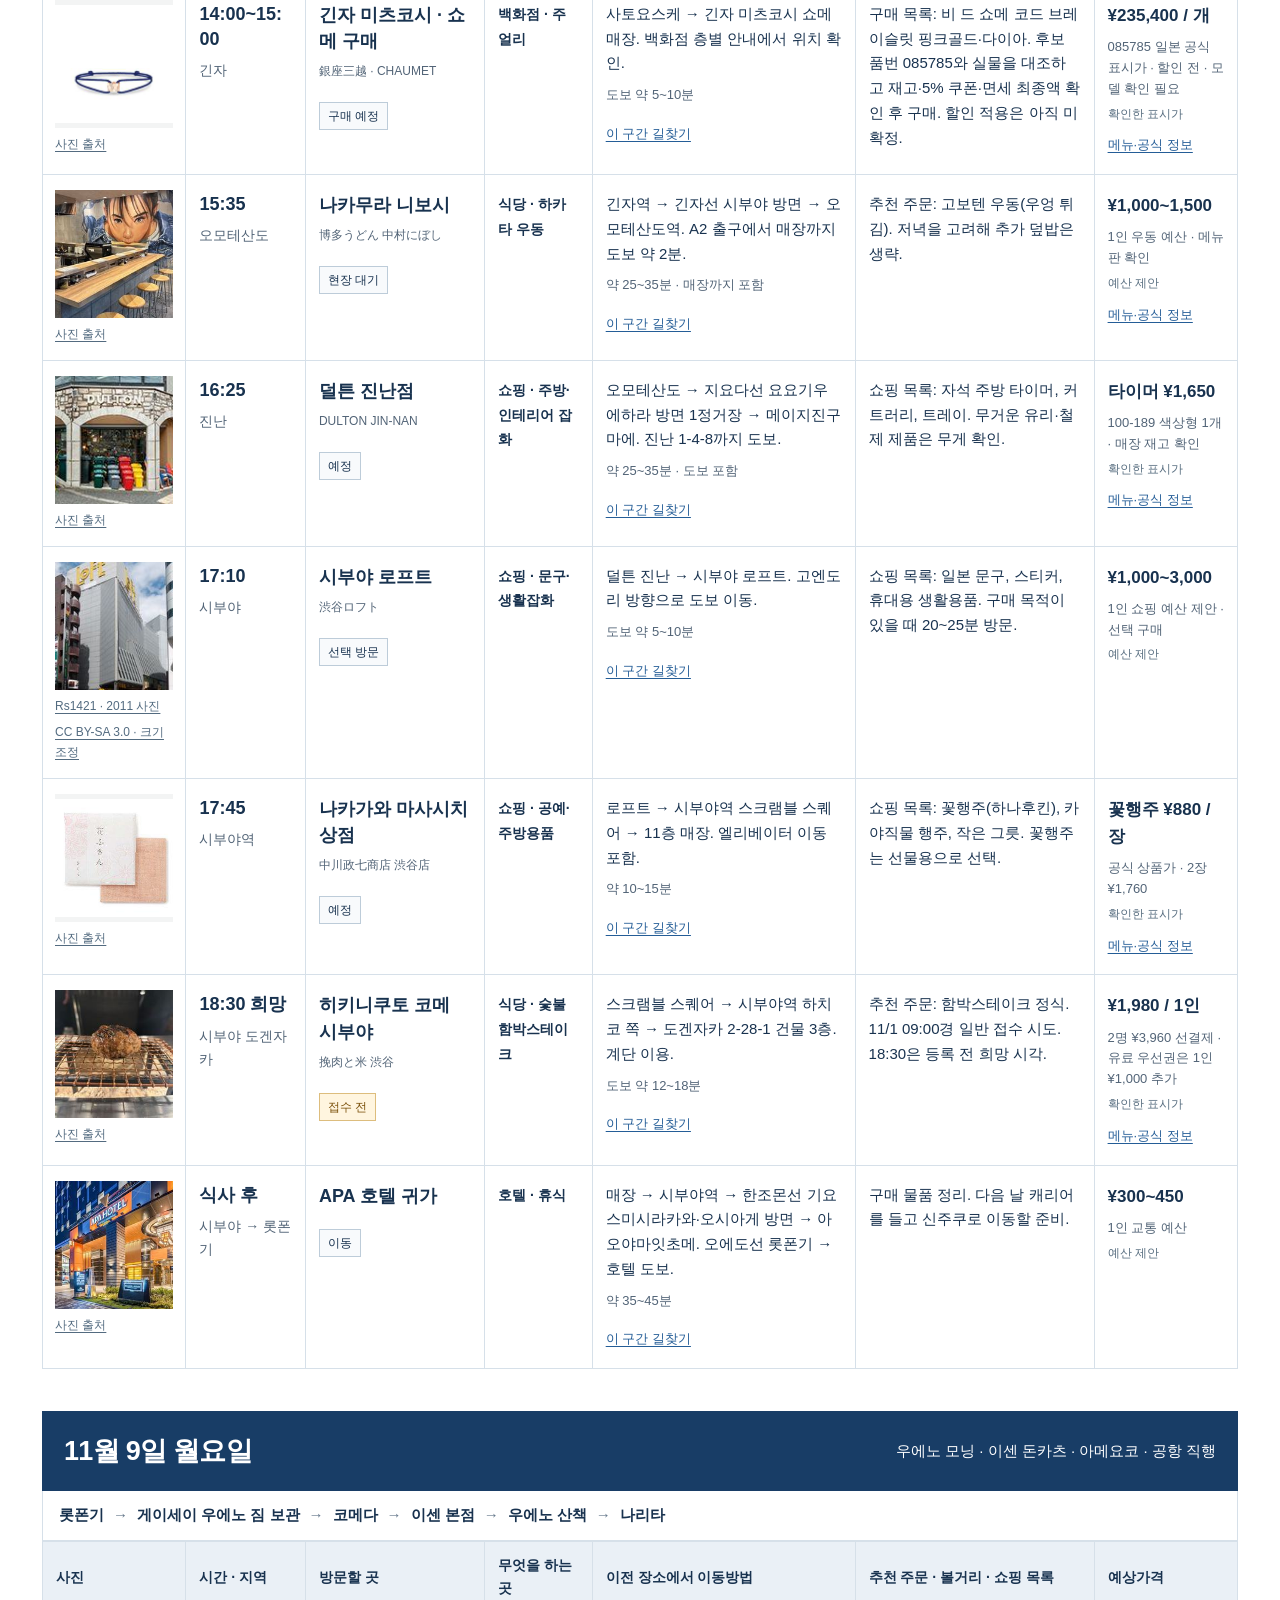
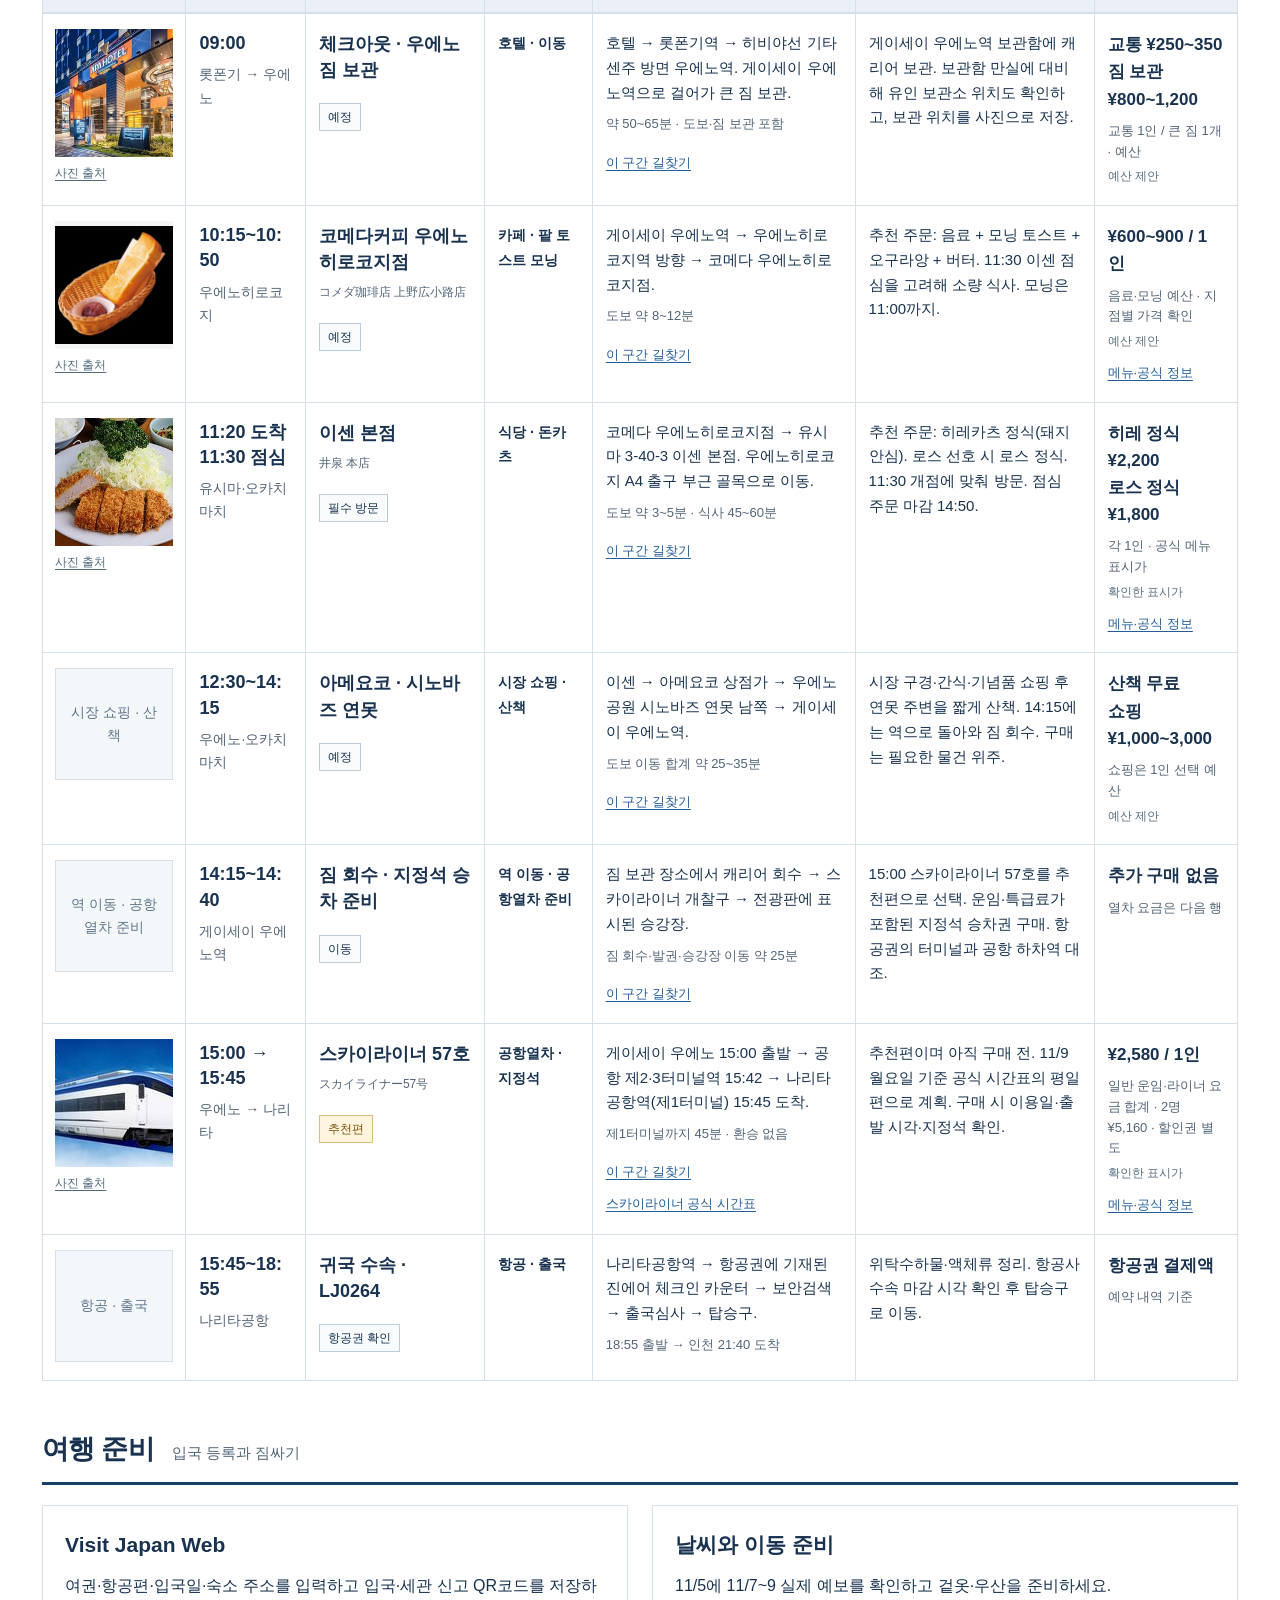
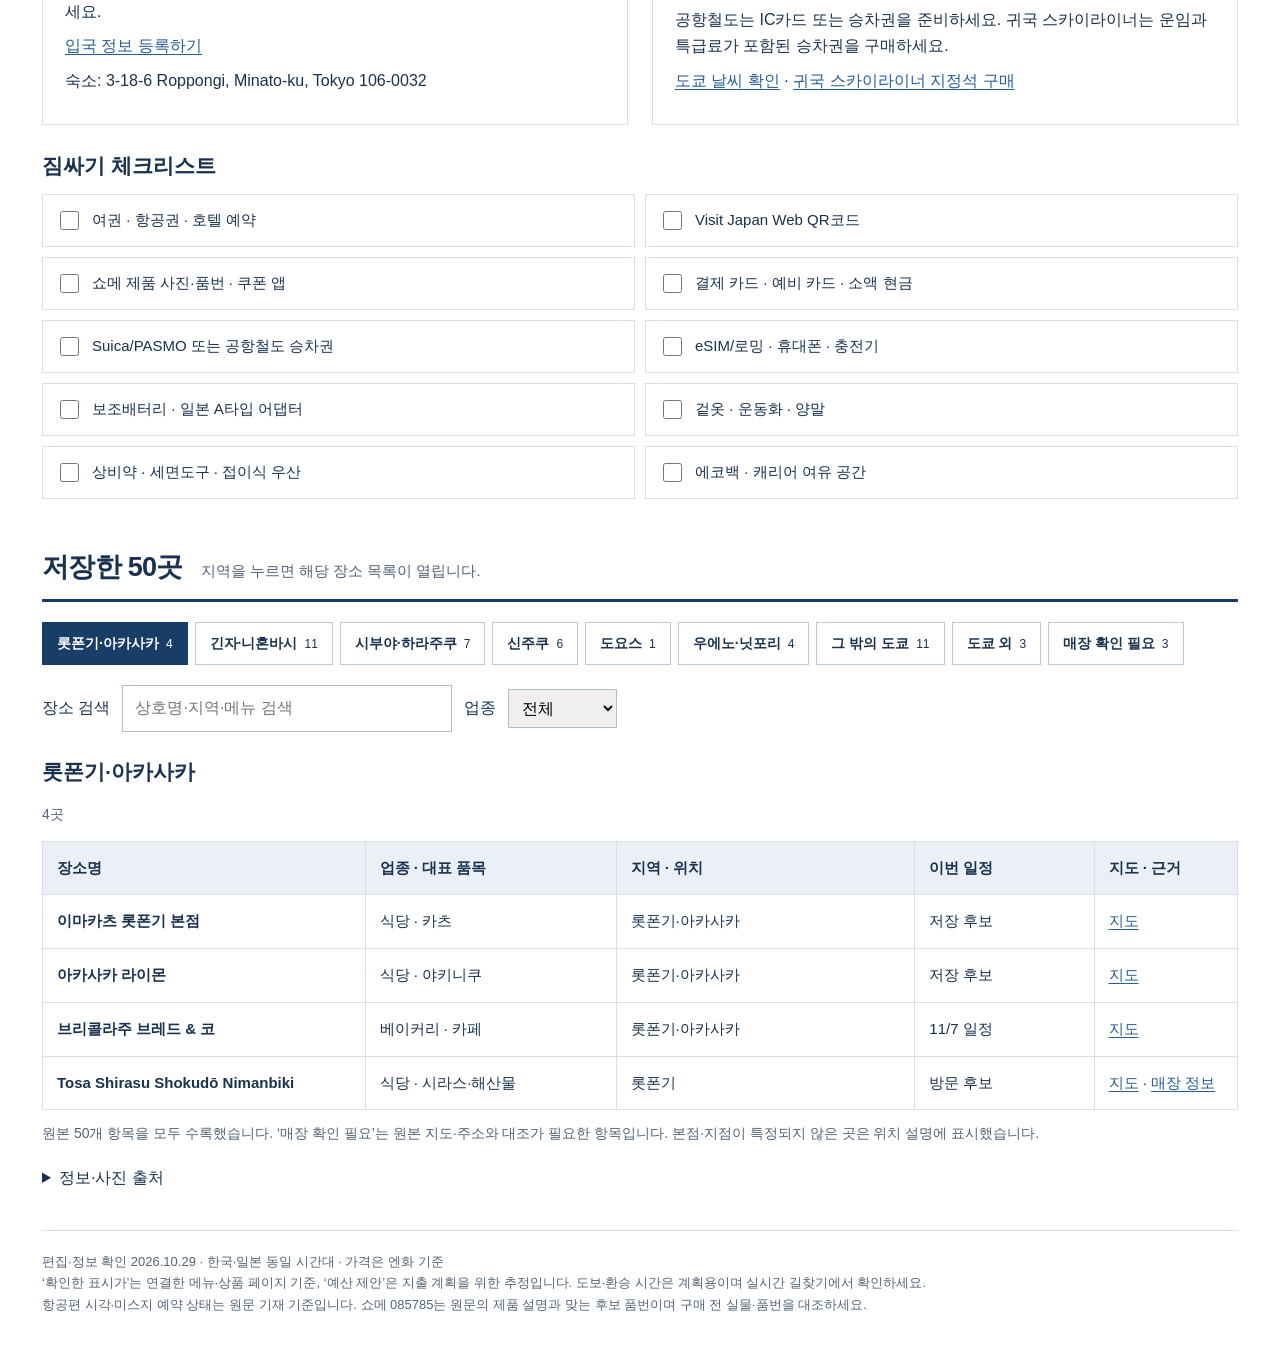
==== commit 2e2303ac: "Switch first lunch to ochazuke and final day to Isen Ueno and Skyliner" ====
--- a/tokyo-trip.html
+++ b/tokyo-trip.html
@@ -1,5 +1,8 @@
 <!doctype html><html lang="ko"><head><meta charset="utf-8"><meta name="viewport" content="width=device-width,initial-scale=1"><title>도쿄 2박 3일 여행 일정표</title><meta name="description" content="도쿄 2박 3일 일정: 장소 사진, 업종, 구간별 교통편, 추천 메뉴와 쇼핑 목록, 예상가격, 지역별 저장 장소 50곳."><style>:root{--ink:#18324f;--muted:#526477;--navy:#183d66;--line:#d6e0e9;--soft:#f0f5fa;--green:#1c6046}*{box-sizing:border-box}html{scroll-behavior:smooth;scroll-padding-top:86px}body{margin:0;background:#edf2f6;color:var(--ink);font-family:'Malgun Gothic','Apple SD Gothic Neo',sans-serif;font-size:16px;line-height:1.65}a{color:#245d97;text-underline-offset:3px}button,input,select{font:inherit}a:focus-visible,button:focus-visible,input:focus-visible,select:focus-visible{outline:3px solid #ee9a20;outline-offset:3px}main{max-width:1740px;margin:0 auto;background:#fff;padding:34px 42px 55px}.hero{border-top:9px solid var(--navy);padding:26px 0 22px}.edition{font-size:14px;font-weight:700;color:var(--muted)}h1{font-size:44px;line-height:1.25;letter-spacing:-1.8px;margin:10px 0}h2{font-size:27px;letter-spacing:-.7px;margin:0}h3{font-size:21px;margin:0 0 10px}.subtitle{font-size:19px}.summary{display:grid;grid-template-columns:1.2fr 1fr 1fr;border:1px solid var(--line);margin:0 0 18px}.summary>div{padding:17px 20px}.summary>div+div{border-left:1px solid var(--line)}.summary strong,.summary span{display:block}.summary span{font-size:15px;color:var(--muted)}.nav{position:sticky;top:0;z-index:10;display:flex;gap:7px;flex-wrap:wrap;background:#fffffff5;border-top:1px solid var(--line);border-bottom:1px solid var(--line);padding:10px 0}.nav a{text-decoration:none;padding:7px 16px;font-weight:700;background:var(--soft);font-size:15px}.nav .print{margin-left:auto;background:var(--navy);color:white;border:0;padding:7px 15px;cursor:pointer}.booking{display:flex;gap:10px;margin:18px 0 24px}.booking a{padding:9px 18px;border:1px solid #b7cadd;text-decoration:none;font-weight:700}.legend{margin:12px 0 18px;color:var(--muted);font-size:14px}.day{margin:30px 0 42px;scroll-margin-top:85px}.dayhead{background:var(--navy);color:white;padding:18px 22px;display:flex;justify-content:space-between;align-items:center;gap:20px}.dayhead p{margin:0;font-size:15px}.route{display:flex;gap:9px;align-items:center;flex-wrap:wrap;padding:12px 16px;border:1px solid var(--line);border-top:0;font-size:15px;font-weight:700}.route .arrow{color:#687b8e;font-weight:400}.table-scroll{overflow-x:auto}table{width:100%;border-collapse:collapse;table-layout:fixed}th{background:#eaf0f6;text-align:left;font-size:14px;padding:12px 13px;border:1px solid var(--line);white-space:normal}td{border:1px solid var(--line);padding:17px 13px;vertical-align:top;overflow-wrap:anywhere;font-size:15px}col.photo{width:12%}col.when{width:10%}col.place{width:15%}col.type{width:9%}col.move{width:22%}col.activity{width:20%}col.price{width:12%}.photocell{padding:15px 12px}.photocell img{width:100%;height:128px;object-fit:cover;display:block;background:#f3f4f4}.photocell.contain img{object-fit:contain}.credit{display:block;margin-top:7px;font-size:12px;color:#536b80}.time{font-size:18px;font-weight:800;line-height:1.4;display:block}.area{display:block;margin-top:7px;font-size:14px;color:var(--muted)}.name{font-size:18px;line-height:1.45;font-weight:800;display:block;margin-bottom:8px}.jp{font-size:12px;line-height:1.5;color:var(--muted);margin-bottom:10px;display:block}.kind{font-size:14px;font-weight:700;line-height:1.6}.status{display:inline-block;border:1px solid #bdccd9;background:#f8fafc;font-size:12px;line-height:1.5;padding:4px 8px;margin-top:12px}.status.confirm{background:#e6f3ec;color:#155c3e;border-color:#92b9a4}.status.wait{background:#fff5df;color:#7b510b;border-color:#ddbd7d}.duration{display:block;color:var(--muted);font-size:13px;margin:8px 0}.route-link,.source-link{display:inline-block;font-size:13px;margin-top:9px}.cost{font-weight:800;font-size:17px;line-height:1.6;white-space:pre-line}.unit{display:block;color:var(--muted);font-size:13px;margin-top:8px;line-height:1.6}.price-label{display:inline-block;font-size:12px;color:#586e80;margin:5px 0 0}.blankphoto{border:1px solid var(--line);background:#f4f7fa;min-height:112px;display:flex;align-items:center;justify-content:center;color:#61758a;font-size:14px;text-align:center;padding:12px}.sectiontitle{display:flex;gap:18px;align-items:baseline;border-bottom:3px solid var(--navy);padding-bottom:10px;margin-bottom:20px}.sectiontitle p{font-size:15px;margin:0;color:var(--muted)}#prepare,#inventory{scroll-margin-top:85px;margin-top:46px}.prep-grid{display:grid;grid-template-columns:1fr 1fr;gap:24px}.prep-card{border:1px solid var(--line);padding:22px}.prep-card p{margin:8px 0}.packing{display:grid;grid-template-columns:1fr 1fr;gap:10px}.packing label{border:1px solid var(--line);padding:13px;display:flex;gap:10px;align-items:flex-start;font-size:15px}.packing input{width:19px;height:19px;flex:none;accent-color:var(--navy);margin-top:3px}.packing label:has(input:checked){color:#5b6e7e;background:#f4f7f9;text-decoration:line-through}.packing-wrap{margin-top:24px}.tabs{display:flex;flex-wrap:wrap;gap:7px;margin:15px 0}.tabs button{background:white;border:1px solid #bacad8;padding:9px 14px;color:var(--ink);font-weight:700;font-size:14px;cursor:pointer}.tabs button[aria-selected=true]{color:white;background:var(--navy);border-color:var(--navy)}.tabs small{font-size:12px;margin-left:7px;font-weight:400}.filter{display:flex;align-items:center;gap:12px;margin:20px 0}.filter input{padding:9px 12px;width:330px;border:1px solid #aabecd}.filter select{padding:9px;border:1px solid #aabecd}.inventory-table th,.inventory-table td{font-size:15px;padding:14px}.inventory-table td:first-child{font-weight:700}.inventory-table col:nth-child(1){width:27%}.inventory-table col:nth-child(2){width:21%}.inventory-table col:nth-child(3){width:25%}.inventory-table col:nth-child(4){width:15%}.inventory-table col:nth-child(5){width:12%}.inventory-panel[hidden]{display:none}.inventory-panel h3{margin:23px 0 12px}.count{font-size:14px;color:var(--muted)}.empty{padding:20px;border:1px solid var(--line)}footer{margin-top:38px;padding-top:20px;border-top:1px solid var(--line);font-size:13px;color:var(--muted)}details{margin-top:20px}details li{margin:5px 0}summary{cursor:pointer}.screenshot-shell{background:white}.screenshot-shell main{max-width:none;width:1920px;padding:38px 42px}.screenshot-shell .day{margin:0}.screenshot-shell .dayhead h2{font-size:36px}.screenshot-shell .dayhead p,.screenshot-shell .route{font-size:21px}.screenshot-shell th{font-size:20px}.screenshot-shell td{font-size:21px;line-height:1.7;padding:22px 16px}.screenshot-shell .time,.screenshot-shell .name{font-size:25px}.screenshot-shell .area,.screenshot-shell .kind{font-size:19px}.screenshot-shell .jp,.screenshot-shell .duration,.screenshot-shell .unit{font-size:17px}.screenshot-shell .cost{font-size:23px}.screenshot-shell .credit,.screenshot-shell .price-label,.screenshot-shell .status,.screenshot-shell .source-link,.screenshot-shell .route-link{font-size:16px}.screenshot-shell .photocell img{height:155px}.screenshot-shell footer{font-size:18px}.screenshot-shell .sectiontitle p{font-size:20px}.screenshot-shell .inventory-table td{font-size:23px}.screenshot-shell .inventory-table th{font-size:22px}.screenshot-shell .tabs button{font-size:19px}.screenshot-shell .prep-card{font-size:21px}.screenshot-shell .packing label{font-size:23px}.screenshot-shell h3{font-size:28px}
 @media(max-width:760px){body{font-size:15px}main{padding:18px 14px 35px}.hero{padding:20px 0}h1{font-size:33px}.subtitle{font-size:16px}.summary{grid-template-columns:1fr}.summary>div{padding:12px 15px}.summary>div+div{border-left:0;border-top:1px solid var(--line)}.nav{flex-wrap:nowrap;overflow:auto}.nav a{white-space:nowrap;padding:7px 11px}.nav .print{display:none}.booking{flex-wrap:wrap}.booking a{font-size:14px;padding:9px 12px}.dayhead{display:block;padding:16px}.dayhead h2{font-size:24px}.dayhead p{margin-top:6px}.route{font-size:14px}.daytable colgroup,.daytable thead{display:none}.daytable,.daytable tbody{display:block}.daytable tr{display:grid;grid-template-columns:112px 1fr;border:1px solid var(--line);margin-bottom:16px;padding:12px;gap:12px}.daytable td{border:0;padding:0;min-width:0;font-size:15px}.daytable td:nth-child(1){grid-row:1/4}.daytable td:nth-child(2),.daytable td:nth-child(3),.daytable td:nth-child(4){grid-column:2}.daytable td:nth-child(n+5){grid-column:1/-1;border-top:1px solid var(--line);padding-top:10px}.daytable td:nth-child(n+5):before{content:attr(data-label);display:block;color:var(--muted);font-size:12px;font-weight:700;margin-bottom:6px}.photocell img{height:120px}.credit{font-size:11px}.time{font-size:17px}.name{font-size:18px;margin:0}.jp{font-size:12px;margin:6px 0}.status{margin-top:5px}.prep-grid,.packing{grid-template-columns:1fr}.sectiontitle{display:block}.sectiontitle p{margin-top:7px}.filter{flex-wrap:wrap}.filter input{width:100%}.inventory-table{min-width:740px}.tabs{gap:6px}.tabs button{font-size:13px;padding:8px}.prep-card{padding:16px}}
-@media print{body{background:white}main{padding:0;max-width:none}.nav,.booking,.filter,.route-link,.print{display:none}.day{break-before:page}.hero+.summary{break-after:avoid}.dayhead,th{-webkit-print-color-adjust:exact;print-color-adjust:exact}tr{break-inside:avoid}.inventory-panel[hidden]{display:block}.tabs{display:none}.daytable td{font-size:10px}.name,.time{font-size:12px}.photocell img{height:75px}.jp,.unit,.duration{font-size:9px}.cost{font-size:12px}#inventory{break-before:page}}</style></head><body class=""><main><header class="hero"><div class="edition">2026년 11월 7일 토요일 — 11월 9일 월요일 · 2명</div><h1>도쿄 2박 3일 여행 일정</h1><p class="subtitle">롯폰기 2박 · 쇼핑과 맛집 · 장소별 사진과 이동방법</p></header><div class="summary"><div><strong>가는 편 · LJ0235</strong><span>11/7 인천 08:05 → 나리타 10:45</span><strong>오는 편 · LJ0264</strong><span>11/9 나리타 18:55 → 인천 21:40</span></div><div><strong>APA 호텔 앤 리조트</strong><span>롯폰기 에키히가시 · 2박</span><span>체크인 15:00 / 체크아웃 10:00</span></div><div><strong>11/7 미스지 19:15 · 2명</strong><span>원문에 기재된 확정 예약</span><strong>11/8 히키니쿠토 코메 18:30 희망</strong><span>일반 접수 11/1 09:00경 시도</span></div></div><nav class="nav" aria-label="일정 메뉴"><a href="#day1">11/7 토</a><a href="#day2">11/8 일</a><a href="#day3">11/9 월</a><a href="#prepare">여행 준비·짐싸기</a><a href="#inventory">저장한 50곳</a><button class="print" type="button">인쇄</button></nav><div class="booking"><a href="https://tabelog.com/en/tokyo/A1301/A130101/13240885/" target="_blank" rel="noopener">Osteria da Ada 예약</a><a href="https://tabelog.com/en/tokyo/A1307/A130701/13242968/" target="_blank" rel="noopener">Nimanbiki 예약</a></div><p class="legend">방문 시각은 계획입니다. 예약 확정·접수 전·추천편을 표 안에 표시했습니다.</p><section class="day" id="day1"><div class="dayhead"><h2>11월 7일 토요일</h2><p>도착 · 카츠 · 야키니쿠 · 밤 온천</p></div><div class="route" aria-label="이동 순서"><span>인천</span><span class="arrow" aria-hidden="true">→</span><span>나리타</span><span class="arrow" aria-hidden="true">→</span><span>롯폰기</span><span class="arrow" aria-hidden="true">→</span><span>아카사카</span><span class="arrow" aria-hidden="true">→</span><span>도요스</span></div><div class="table-scroll"><table class="daytable"><caption style="position:absolute;clip-path:inset(50%);width:1px;height:1px;overflow:hidden">11월 7일 토요일 장소 사진, 시간, 방문 장소, 업종, 교통편, 추천 내용, 예상가격</caption><colgroup><col class="photo"><col class="when"><col class="place"><col class="type"><col class="move"><col class="activity"><col class="price"></colgroup><thead><tr><th scope="col">사진</th><th scope="col">시간 · 지역</th><th scope="col">방문할 곳</th><th scope="col">무엇을 하는 곳</th><th scope="col">이전 장소에서 이동방법</th><th scope="col">추천 주문 · 볼거리 · 쇼핑 목록</th><th scope="col">예상가격</th></tr></thead><tbody><tr><td class="photocell "><div class="blankphoto">항공</div></td><td><span class="time">08:05 → 10:45</span><span class="area">인천 → 나리타</span></td><td><span class="name">LJ0235 · 진에어</span><span class="status ">항공권 확인</span></td><td><span class="kind">항공</span></td><td data-label="교통편">인천공항 → 나리타공항. 항공권에 표시된 출국·도착 터미널 확인.<span class="duration">비행 2시간 40분</span></td><td data-label="추천 내용">출국 수속 후 탑승. 도착 후 입국심사·수하물 수취.</td><td data-label="예상가격"><span class="cost">항공권 결제액</span><span class="unit">예약 내역 기준</span></td></tr><tr><td class="photocell "><img src="[data-uri]" alt="공항 → APA 호텔 장소 사진" loading="eager" width="200" height="150"><a class="credit" href="https://www3.apahotel.com/hotel/syutoken/tokyo/roppongieki-higashi/" target="_blank" rel="noopener">사진 출처</a></td><td><span class="time">입국 수속 후</span><span class="area">나리타 → 롯폰기</span></td><td><span class="name">공항 → APA 호텔</span><span class="status ">이동</span></td><td><span class="kind">공항 이동</span></td><td data-label="교통편">나리타공항역 → 게이세이 Access Express의 아사쿠사선 직통편 → 히가시긴자. 히비야선 나카메구로 방면 → 롯폰기. 5번 출구에서 호텔까지 도보 6분.<span class="duration">약 90~110분 · 대기 별도</span><a class="route-link" href="https://www.google.com/maps/dir/?api=1&amp;origin=Narita%20Airport%20Terminal%201&amp;destination=APA%20Hotel%20Resort%20Roppongi%20Ekihigashi&amp;travelmode=transit" target="_blank" rel="noopener">이 구간 길찾기</a></td><td data-label="추천 내용">게이세이 개찰구에서 IC카드 또는 종이 승차권 사용. 직통편이 아니면 안내된 역에서 환승.</td><td data-label="예상가격"><span class="cost">¥1,500~1,700</span><span class="unit">1인 교통 예산</span><span class="price-label">예산 제안</span></td></tr><tr><td class="photocell "><img src="[data-uri]" alt="APA 롯폰기 에키히가시 장소 사진" loading="eager" width="200" height="150"><a class="credit" href="https://www3.apahotel.com/hotel/syutoken/tokyo/roppongieki-higashi/" target="_blank" rel="noopener">사진 출처</a></td><td><span class="time">13:30</span><span class="area">롯폰기</span></td><td><span class="name">APA 롯폰기 에키히가시</span><span class="jp">アパホテル＆リゾート〈六本木駅東〉</span><span class="status ">예정</span></td><td><span class="kind">호텔 · 짐 보관</span></td><td data-label="교통편">열차에서 내린 뒤 롯폰기역 5번 출구 → 호텔. 도보 6분.<span class="duration">롯폰기 3-18-6</span><a class="route-link" href="https://www.google.com/maps/dir/?api=1&amp;origin=Roppongi%20Station&amp;destination=APA%20Hotel%20Resort%20Roppongi%20Ekihigashi&amp;travelmode=walking" target="_blank" rel="noopener">이 구간 길찾기</a></td><td data-label="추천 내용">프런트에 짐 보관 요청. 객실 체크인은 15:00 이후.</td><td data-label="예상가격"><span class="cost">숙박 예약액</span><span class="unit">2박 · 예약 내역 기준</span><br><a class="source-link" href="https://www.apahotel.com/resort/roppongieki-higashi/access/" target="_blank" rel="noopener">메뉴·공식 정보</a></td></tr><tr><td class="photocell "><img src="[data-uri]" alt="이마카츠 롯폰기 본점 상품·음식 사진" loading="eager" width="200" height="150"><a class="credit" href="https://www.grasseeds.jp/imakatsu/menu.html" target="_blank" rel="noopener">사진 출처</a></td><td><span class="time">14:00</span><span class="area">롯폰기</span></td><td><span class="name">이마카츠 롯폰기 본점</span><span class="jp">イマカツ 六本木本店</span><span class="status ">현장 대기</span></td><td><span class="kind">식당 · 카츠</span></td><td data-label="교통편">APA 호텔 → 이마카츠 본점. 롯폰기역 방향으로 걸어서 이동.<span class="duration">도보 약 10~15분</span><a class="route-link" href="https://www.google.com/maps/dir/?api=1&amp;origin=APA%20Hotel%20Resort%20Roppongi%20Ekihigashi&amp;destination=Imakatsu%20Roppongi&amp;travelmode=walking" target="_blank" rel="noopener">이 구간 길찾기</a></td><td data-label="추천 내용">추천 주문: 사사미카츠 정식(닭 안심 튀김). 돼지고기 선호 시 로스카츠 정식.</td><td data-label="예상가격"><span class="cost">¥1,850 / ¥1,900</span><span class="unit">사사미 / 로스 정식 · 각 1인</span><span class="price-label">확인한 표시가</span><br><a class="source-link" href="https://tabelog.com/tokyo/A1307/A130701/13096723/dtlmenu/" target="_blank" rel="noopener">메뉴·공식 정보</a></td></tr><tr><td class="photocell "><img src="[data-uri]" alt="브리콜라주 브레드 &amp; 코 장소 사진" loading="eager" width="200" height="150"><a class="credit" href="https://bricolagebread.com/" target="_blank" rel="noopener">사진 출처</a></td><td><span class="time">15:30</span><span class="area">롯폰기 힐즈</span></td><td><span class="name">브리콜라주 브레드 &amp; 코</span><span class="jp">bricolage bread &amp; co.</span><span class="status ">예정</span></td><td><span class="kind">베이커리 · 카페</span></td><td data-label="교통편">이마카츠 → 롯폰기 힐즈 → 게야키자카 테라스 1층.<span class="duration">도보 약 15~20분</span><a class="route-link" href="https://www.google.com/maps/dir/?api=1&amp;origin=Imakatsu%20Roppongi&amp;destination=Bricolage%20Bread%20and%20Co%20Roppongi&amp;travelmode=walking" target="_blank" rel="noopener">이 구간 길찾기</a></td><td data-label="추천 내용">추천 주문: 진열대에서 빵 1개 + 커피. 식사 직후라 음료 중심으로 선택.</td><td data-label="예상가격"><span class="cost">¥1,000~1,800</span><span class="unit">1인 빵·음료 예산</span><span class="price-label">예산 제안</span><br><a class="source-link" href="https://bricolagebread.com/" target="_blank" rel="noopener">메뉴·공식 정보</a></td></tr><tr><td class="photocell "><img src="[data-uri]" alt="호텔 체크인 · 휴식 장소 사진" loading="eager" width="200" height="150"><a class="credit" href="https://www3.apahotel.com/hotel/syutoken/tokyo/roppongieki-higashi/" target="_blank" rel="noopener">사진 출처</a></td><td><span class="time">16:30</span><span class="area">롯폰기</span></td><td><span class="name">호텔 체크인 · 휴식</span><span class="status ">예정</span></td><td><span class="kind">호텔</span></td><td data-label="교통편">브리콜라주 → APA 호텔. 롯폰기 교차로를 거쳐 도보 이동.<span class="duration">도보 약 15~20분</span><a class="route-link" href="https://www.google.com/maps/dir/?api=1&amp;origin=Bricolage%20Bread%20and%20Co%20Roppongi&amp;destination=APA%20Hotel%20Resort%20Roppongi%20Ekihigashi&amp;travelmode=walking" target="_blank" rel="noopener">이 구간 길찾기</a></td><td data-label="추천 내용">체크인·짐 정리 후 휴식. 18:20경 저녁 식사 장소로 출발.</td><td data-label="예상가격"><span class="cost">숙박 예약액에 포함</span><span class="unit">별도 구매 없음</span><br><a class="source-link" href="https://www.apahotel.com/resort/roppongieki-higashi/access/" target="_blank" rel="noopener">메뉴·공식 정보</a></td></tr><tr><td class="photocell "><img src="[data-uri]" alt="미스지 by 요로니쿠 장소 사진" loading="eager" width="200" height="150"><a class="credit" href="https://www.tablecheck.com/ja/misuji" target="_blank" rel="noopener">사진 출처</a></td><td><span class="time">19:15</span><span class="area">아카사카</span></td><td><span class="name">미스지 by 요로니쿠</span><span class="jp">みすじ by Yoroniku</span><span class="status confirm">예약 확정</span></td><td><span class="kind">식당 · 소고기 야키니쿠</span></td><td data-label="교통편">호텔 → 롯폰기역 → 오에도선 아오야마잇초메 → 긴자선 아카사카미츠케 → 매장 도보 3분.<span class="duration">약 30~40분 · 19:00 도착 권장</span><a class="route-link" href="https://www.google.com/maps/dir/?api=1&amp;origin=APA%20Hotel%20Resort%20Roppongi%20Ekihigashi&amp;destination=Misuji%20by%20Yoroniku%20Akasaka&amp;travelmode=transit" target="_blank" rel="noopener">이 구간 길찾기</a></td><td data-label="추천 내용">추천 주문: 미스지 + 실크로스. 실크로스는 한입 밥과 곁들여 먹기. 좌석만 2명 예약.</td><td data-label="예상가격"><span class="cost">미스지 ¥2,290
-실크로스 ¥2,170</span><span class="unit">각 1접시 · 추가 주문·음료·서비스료 별도</span><span class="price-label">확인한 표시가</span><br><a class="source-link" href="https://r.gnavi.co.jp/gab5300/menu1/" target="_blank" rel="noopener">메뉴·공식 정보</a></td></tr><tr><td class="photocell "><img src="[data-uri]" alt="도요스 만요클럽 장소 사진" loading="eager" width="200" height="150"><a class="credit" href="https://tokyo-toyosu.manyo.co.jp/" target="_blank" rel="noopener">사진 출처</a></td><td><span class="time">21:30 전후</span><span class="area">도요스</span></td><td><span class="name">도요스 만요클럽</span><span class="jp">東京豊洲 万葉倶楽部</span><span class="status ">예정</span></td><td><span class="kind">온천 · 야경</span></td><td data-label="교통편">아카사카미츠케 → 긴자선 신바시 → 유리카모메 시장앞(시조마에) → 온천. 귀가는 APA 호텔까지 택시.<span class="duration">갈 때 약 45~60분 · 귀가 약 20~30분</span><a class="route-link" href="https://www.google.com/maps/dir/?api=1&amp;origin=Misuji%20by%20Yoroniku%20Akasaka&amp;destination=Toyosu%20Manyo%20Club&amp;travelmode=transit" target="_blank" rel="noopener">이 구간 길찾기</a></td><td data-label="추천 내용">대욕장·노천탕 → 전망 족욕 정원에서 도쿄만 야경. 일반 입장 기준으로 이용.</td><td data-label="예상가격"><span class="cost">¥4,000 / 1인</span><span class="unit">입장 ¥3,850+입탕세 ¥150 · 교통·귀가 택시 별도</span><span class="price-label">확인한 표시가</span><br><a class="source-link" href="https://tokyo-toyosu.manyo.co.jp/price/" target="_blank" rel="noopener">메뉴·공식 정보</a></td></tr></tbody></table></div></section><section class="day" id="day2"><div class="dayhead"><h2>11월 8일 일요일</h2><p>소금빵 · 생활용품 · 우동 · 함박스테이크</p></div><div class="route" aria-label="이동 순서"><span>롯폰기</span><span class="arrow" aria-hidden="true">→</span><span>긴자</span><span class="arrow" aria-hidden="true">→</span><span>오모테산도</span><span class="arrow" aria-hidden="true">→</span><span>진난</span><span class="arrow" aria-hidden="true">→</span><span>시부야</span></div><div class="table-scroll"><table class="daytable"><caption style="position:absolute;clip-path:inset(50%);width:1px;height:1px;overflow:hidden">11월 8일 일요일 장소 사진, 시간, 방문 장소, 업종, 교통편, 추천 내용, 예상가격</caption><colgroup><col class="photo"><col class="when"><col class="place"><col class="type"><col class="move"><col class="activity"><col class="price"></colgroup><thead><tr><th scope="col">사진</th><th scope="col">시간 · 지역</th><th scope="col">방문할 곳</th><th scope="col">무엇을 하는 곳</th><th scope="col">이전 장소에서 이동방법</th><th scope="col">추천 주문 · 볼거리 · 쇼핑 목록</th><th scope="col">예상가격</th></tr></thead><tbody><tr><td class="photocell "><img src="[data-uri]" alt="팡 메종 긴자점 장소 사진" loading="eager" width="200" height="150"><a class="credit" href="https://tabelog.com/tokyo/A1301/A130101/13265877/dtlrvwlst/B504744687/" target="_blank" rel="noopener">사진 출처</a></td><td><span class="time">09:30</span><span class="area">긴자</span></td><td><span class="name">팡 메종 긴자점</span><span class="jp">塩パン屋 パン・メゾン 銀座店</span><span class="status ">현장 접수</span></td><td><span class="kind">베이커리 · 소금빵</span></td><td data-label="교통편">호텔 → 롯폰기역 → 히비야선 히가시긴자 → 긴자 2-14-5 매장까지 도보.<span class="duration">약 30~40분 · 도보 포함</span><a class="route-link" href="https://www.google.com/maps/dir/?api=1&amp;origin=APA%20Hotel%20Resort%20Roppongi%20Ekihigashi&amp;destination=Pain%20Maison%20Ginza&amp;travelmode=transit" target="_blank" rel="noopener">이 구간 길찾기</a></td><td data-label="추천 내용">추천 주문: 기본 소금빵 2개. 달콤한 빵을 원하면 앙버터를 추가.</td><td data-label="예상가격"><span class="cost">소금빵 ¥120 / 개</span><span class="unit">참고가 · 2개 ¥240 · 당일 가격 확인</span><span class="price-label">확인한 표시가</span><br><a class="source-link" href="https://shiopan-maison.com/" target="_blank" rel="noopener">메뉴·공식 정보</a></td></tr><tr><td class="photocell "><img src="[data-uri]" alt="무인양품 긴자점 장소 사진" loading="eager" width="200" height="150"><a class="credit" href="https://www.muji.com/jp/ja/shop/detail/046604" target="_blank" rel="noopener">사진 출처</a></td><td><span class="time">11:00</span><span class="area">긴자</span></td><td><span class="name">무인양품 긴자점</span><span class="jp">無印良品 銀座</span><span class="status ">예정</span></td><td><span class="kind">쇼핑 · 생활용품</span></td><td data-label="교통편">팡 메종 → 긴자 3-3-5 무인양품. 긴자 중심가 방향으로 도보 이동.<span class="duration">도보 약 10~15분</span><a class="route-link" href="https://www.google.com/maps/dir/?api=1&amp;origin=Pain%20Maison%20Ginza&amp;destination=MUJI%20Ginza&amp;travelmode=walking" target="_blank" rel="noopener">이 구간 길찾기</a></td><td data-label="추천 내용">쇼핑 목록: 실리콘 조리 스푼, 수납함, 식기, 문구. 수납함은 캐리어 크기와 비교.</td><td data-label="예상가격"><span class="cost">조리 스푼 ¥590</span><span class="unit">레귤러 1개 · 추가 구매 별도</span><span class="price-label">확인한 표시가</span><br><a class="source-link" href="https://www.muji.com/jp/ja/store/search/cmdty/シリコーン" target="_blank" rel="noopener">메뉴·공식 정보</a></td></tr><tr><td class="photocell "><img src="[data-uri]" alt="사토요스케 긴자 상품·음식 사진" loading="eager" width="200" height="150"><a class="credit" href="https://www.sato-yoske.co.jp/shop/ginza/" target="_blank" rel="noopener">사진 출처</a></td><td><span class="time">12:35</span><span class="area">긴자</span></td><td><span class="name">사토요스케 긴자</span><span class="jp">銀座 佐藤養助</span><span class="status ">현장 대기</span></td><td><span class="kind">식당 · 이나니와 우동</span></td><td data-label="교통편">무인양품 → 긴자 6-4-17 사토요스케. 스키야바시 방향으로 걸어서 이동.<span class="duration">도보 약 10~15분</span><a class="route-link" href="https://www.google.com/maps/dir/?api=1&amp;origin=MUJI%20Ginza&amp;destination=Ginza%20Sato%20Yosuke&amp;travelmode=walking" target="_blank" rel="noopener">이 구간 길찾기</a></td><td data-label="추천 내용">추천 주문: 세이로 니미. 차가운 우동을 간장·참깨미소 소스 2종에 찍어 먹기.</td><td data-label="예상가격"><span class="cost">¥1,400 / 1인</span><span class="unit">세이로 니미 · 튀김 세트 ¥2,600</span><span class="price-label">확인한 표시가</span><br><a class="source-link" href="https://www.sato-yoske.co.jp/shop/ginza/" target="_blank" rel="noopener">메뉴·공식 정보</a></td></tr><tr><td class="photocell contain"><img src="[data-uri]" alt="긴자 미츠코시 · 쇼메 구매 상품·음식 사진" loading="eager" width="200" height="150"><a class="credit" href="https://www.chaumet.com/jp_ja/bee-de-chaumet-bracelet-085785" target="_blank" rel="noopener">사진 출처</a></td><td><span class="time">14:00~15:00</span><span class="area">긴자</span></td><td><span class="name">긴자 미츠코시 · 쇼메 구매</span><span class="jp">銀座三越 · CHAUMET</span><span class="status ">구매 예정</span></td><td><span class="kind">백화점 · 주얼리</span></td><td data-label="교통편">사토요스케 → 긴자 미츠코시 쇼메 매장. 백화점 층별 안내에서 위치 확인.<span class="duration">도보 약 5~10분</span><a class="route-link" href="https://www.google.com/maps/dir/?api=1&amp;origin=Ginza%20Sato%20Yosuke&amp;destination=Chaumet%20Ginza%20Mitsukoshi&amp;travelmode=walking" target="_blank" rel="noopener">이 구간 길찾기</a></td><td data-label="추천 내용">구매 목록: 비 드 쇼메 코드 브레이슬릿 핑크골드·다이아. 후보 품번 085785와 실물을 대조하고 재고·5% 쿠폰·면세 최종액 확인 후 구매. 할인 적용은 아직 미확정.</td><td data-label="예상가격"><span class="cost">¥235,400 / 개</span><span class="unit">085785 일본 공식 표시가 · 할인 전 · 모델 확인 필요</span><span class="price-label">확인한 표시가</span><br><a class="source-link" href="https://www.chaumet.com/jp_ja/bee-de-chaumet-bracelet-085785" target="_blank" rel="noopener">메뉴·공식 정보</a></td></tr><tr><td class="photocell "><img src="[data-uri]" alt="나카무라 니보시 상품·음식 사진" loading="eager" width="200" height="150"><a class="credit" href="https://www.atpress.ne.jp/news/643659" target="_blank" rel="noopener">사진 출처</a></td><td><span class="time">15:35</span><span class="area">오모테산도</span></td><td><span class="name">나카무라 니보시</span><span class="jp">博多うどん 中村にぼし</span><span class="status ">현장 대기</span></td><td><span class="kind">식당 · 하카타 우동</span></td><td data-label="교통편">긴자역 → 긴자선 시부야 방면 → 오모테산도역. A2 출구에서 매장까지 도보 약 2분.<span class="duration">약 25~35분 · 매장까지 포함</span><a class="route-link" href="https://www.google.com/maps/dir/?api=1&amp;origin=Chaumet%20Ginza%20Mitsukoshi&amp;destination=%E5%8D%9A%E5%A4%9A%E3%81%86%E3%81%A9%E3%82%93%20%E4%B8%AD%E6%9D%91%E3%81%AB%E3%81%BC%E3%81%97%20%E8%A1%A8%E5%8F%82%E9%81%93&amp;travelmode=transit" target="_blank" rel="noopener">이 구간 길찾기</a></td><td data-label="추천 내용">추천 주문: 고보텐 우동(우엉 튀김). 저녁을 고려해 추가 덮밥은 생략.</td><td data-label="예상가격"><span class="cost">¥1,000~1,500</span><span class="unit">1인 우동 예산 · 메뉴판 확인</span><span class="price-label">예산 제안</span><br><a class="source-link" href="https://www.atpress.ne.jp/news/643659" target="_blank" rel="noopener">메뉴·공식 정보</a></td></tr><tr><td class="photocell "><img src="[data-uri]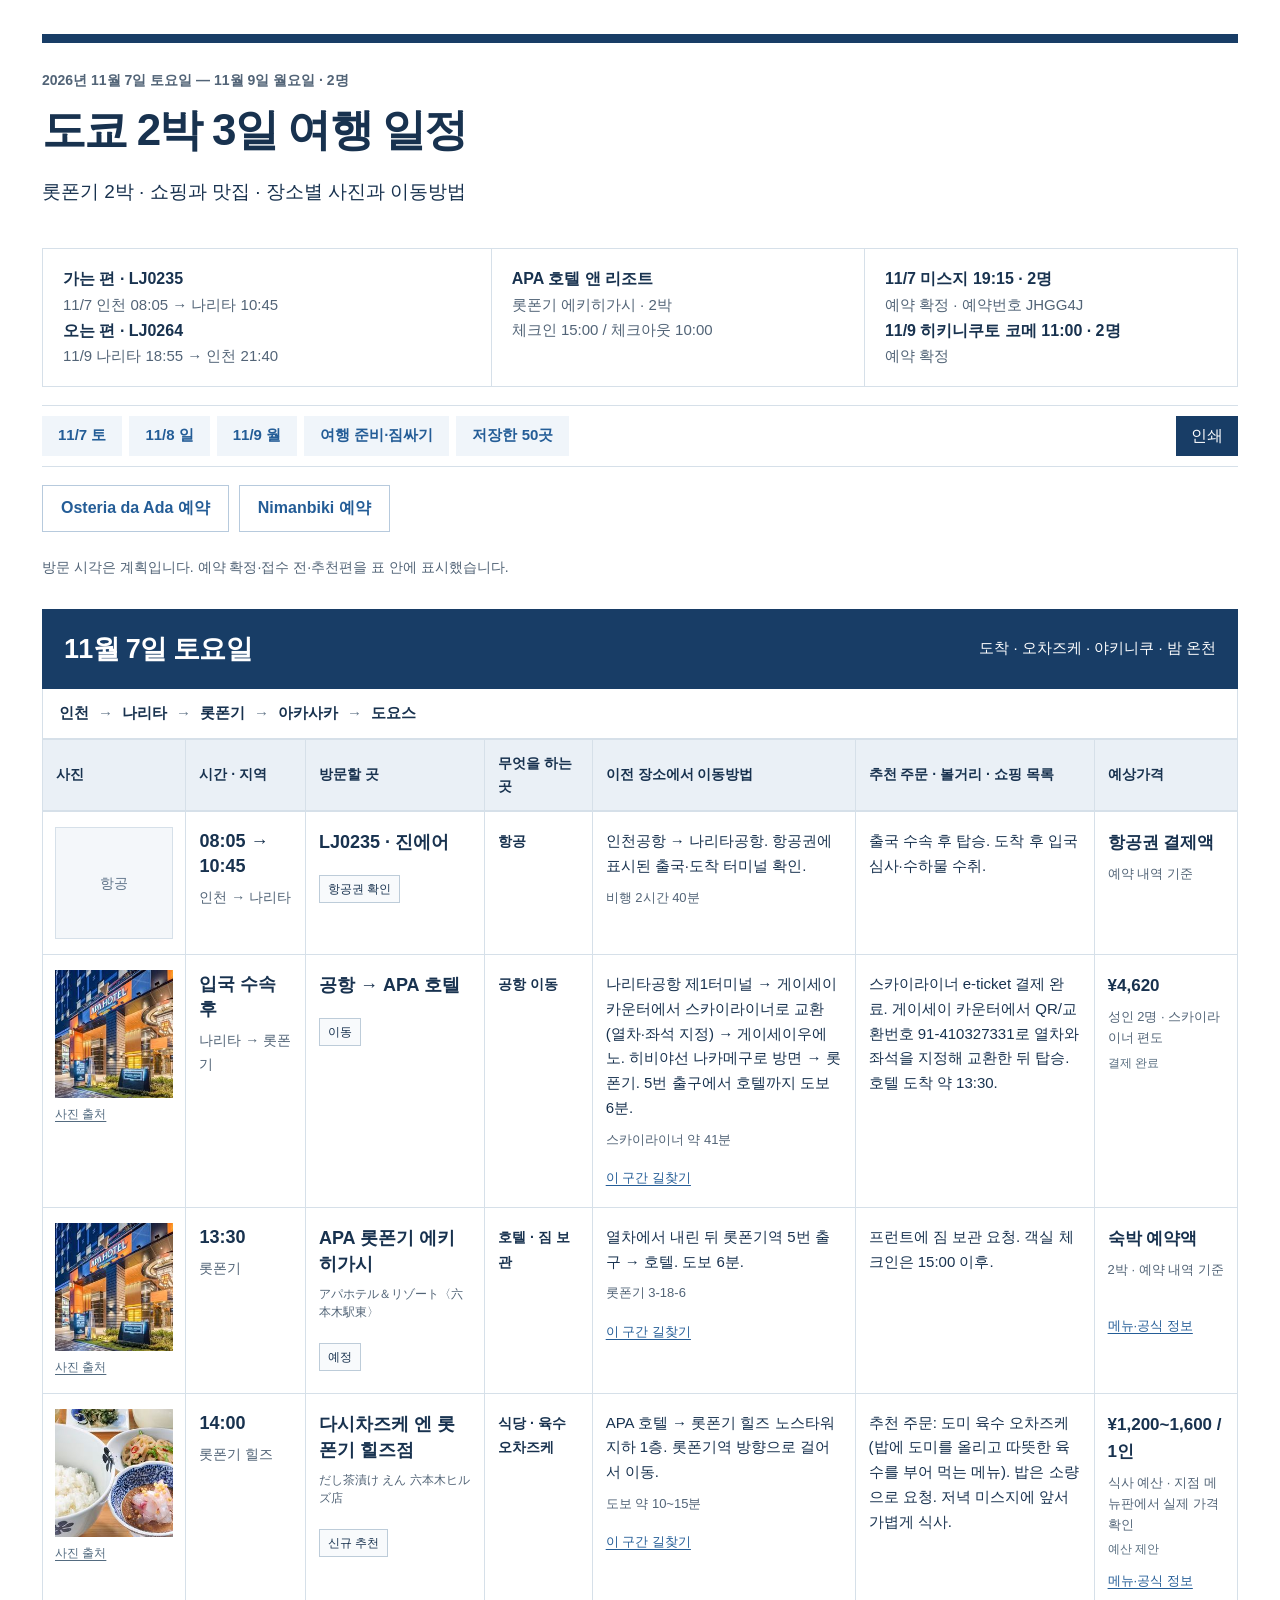
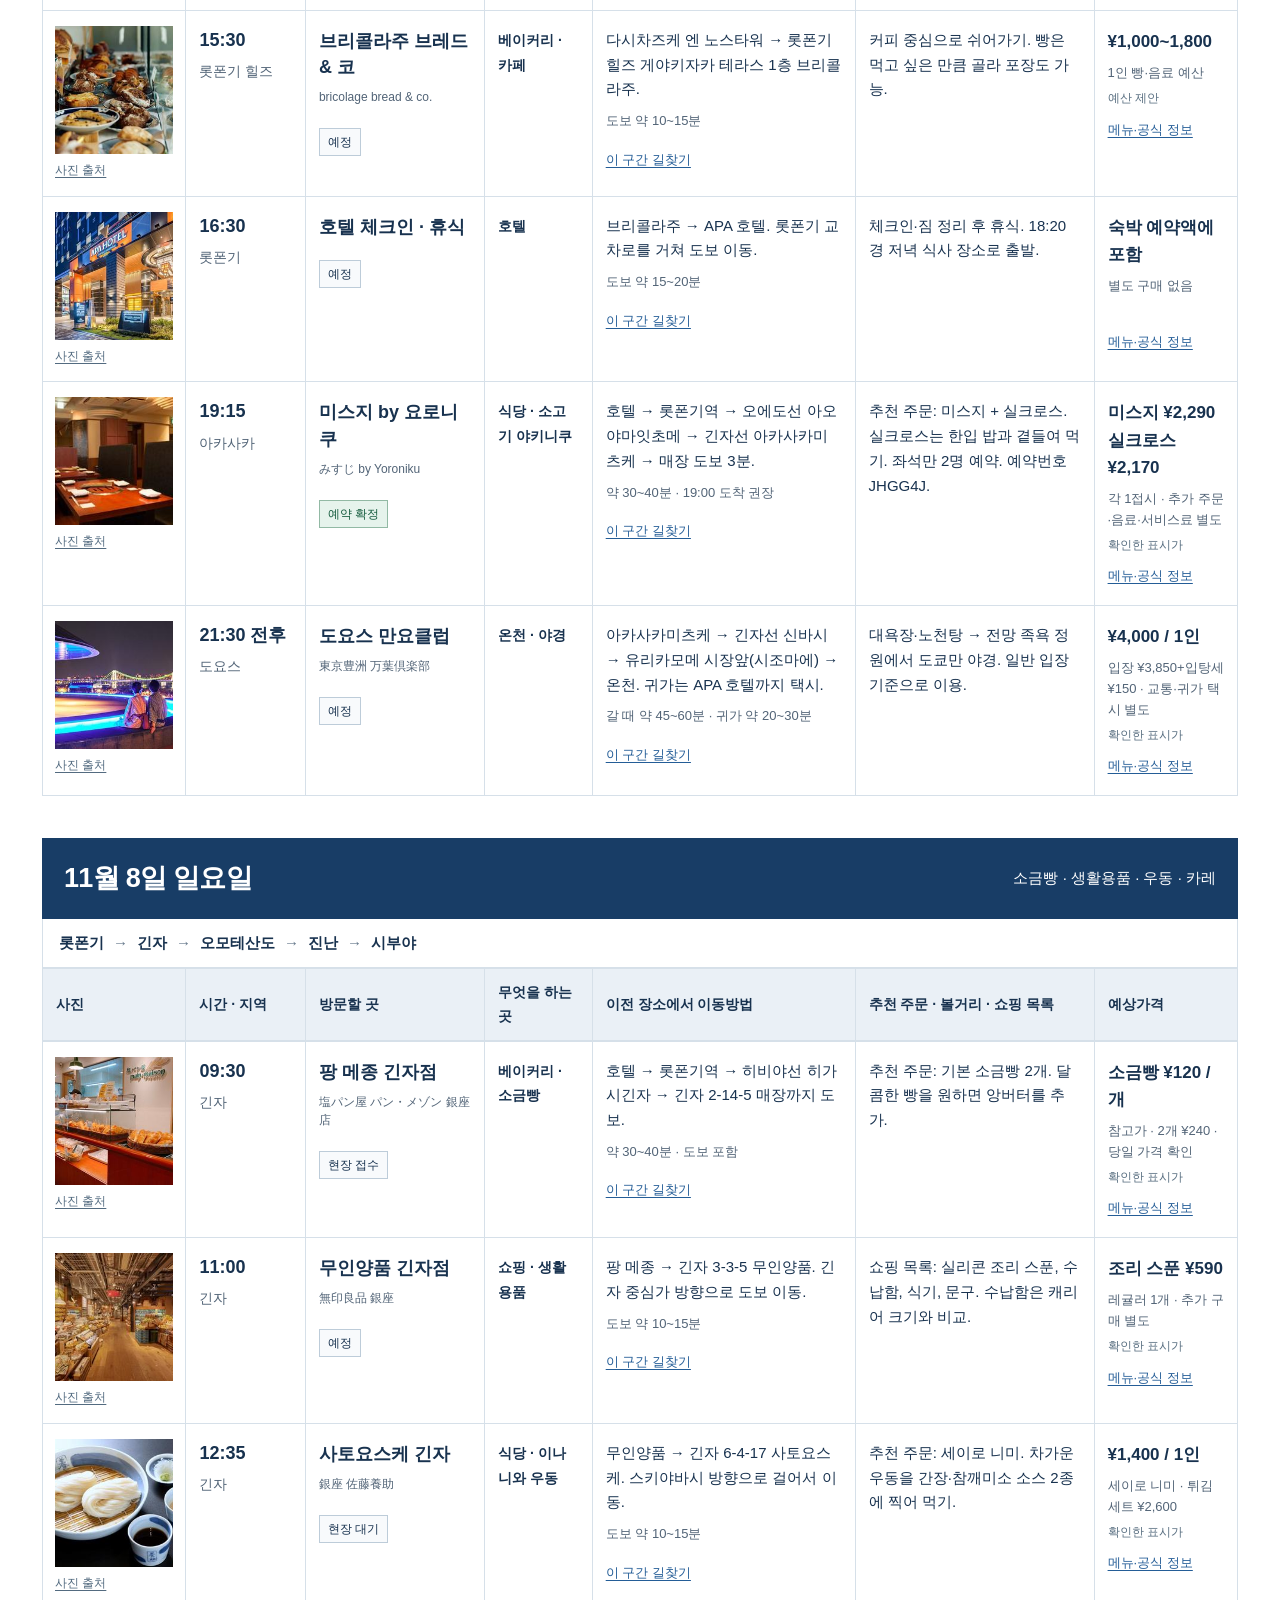
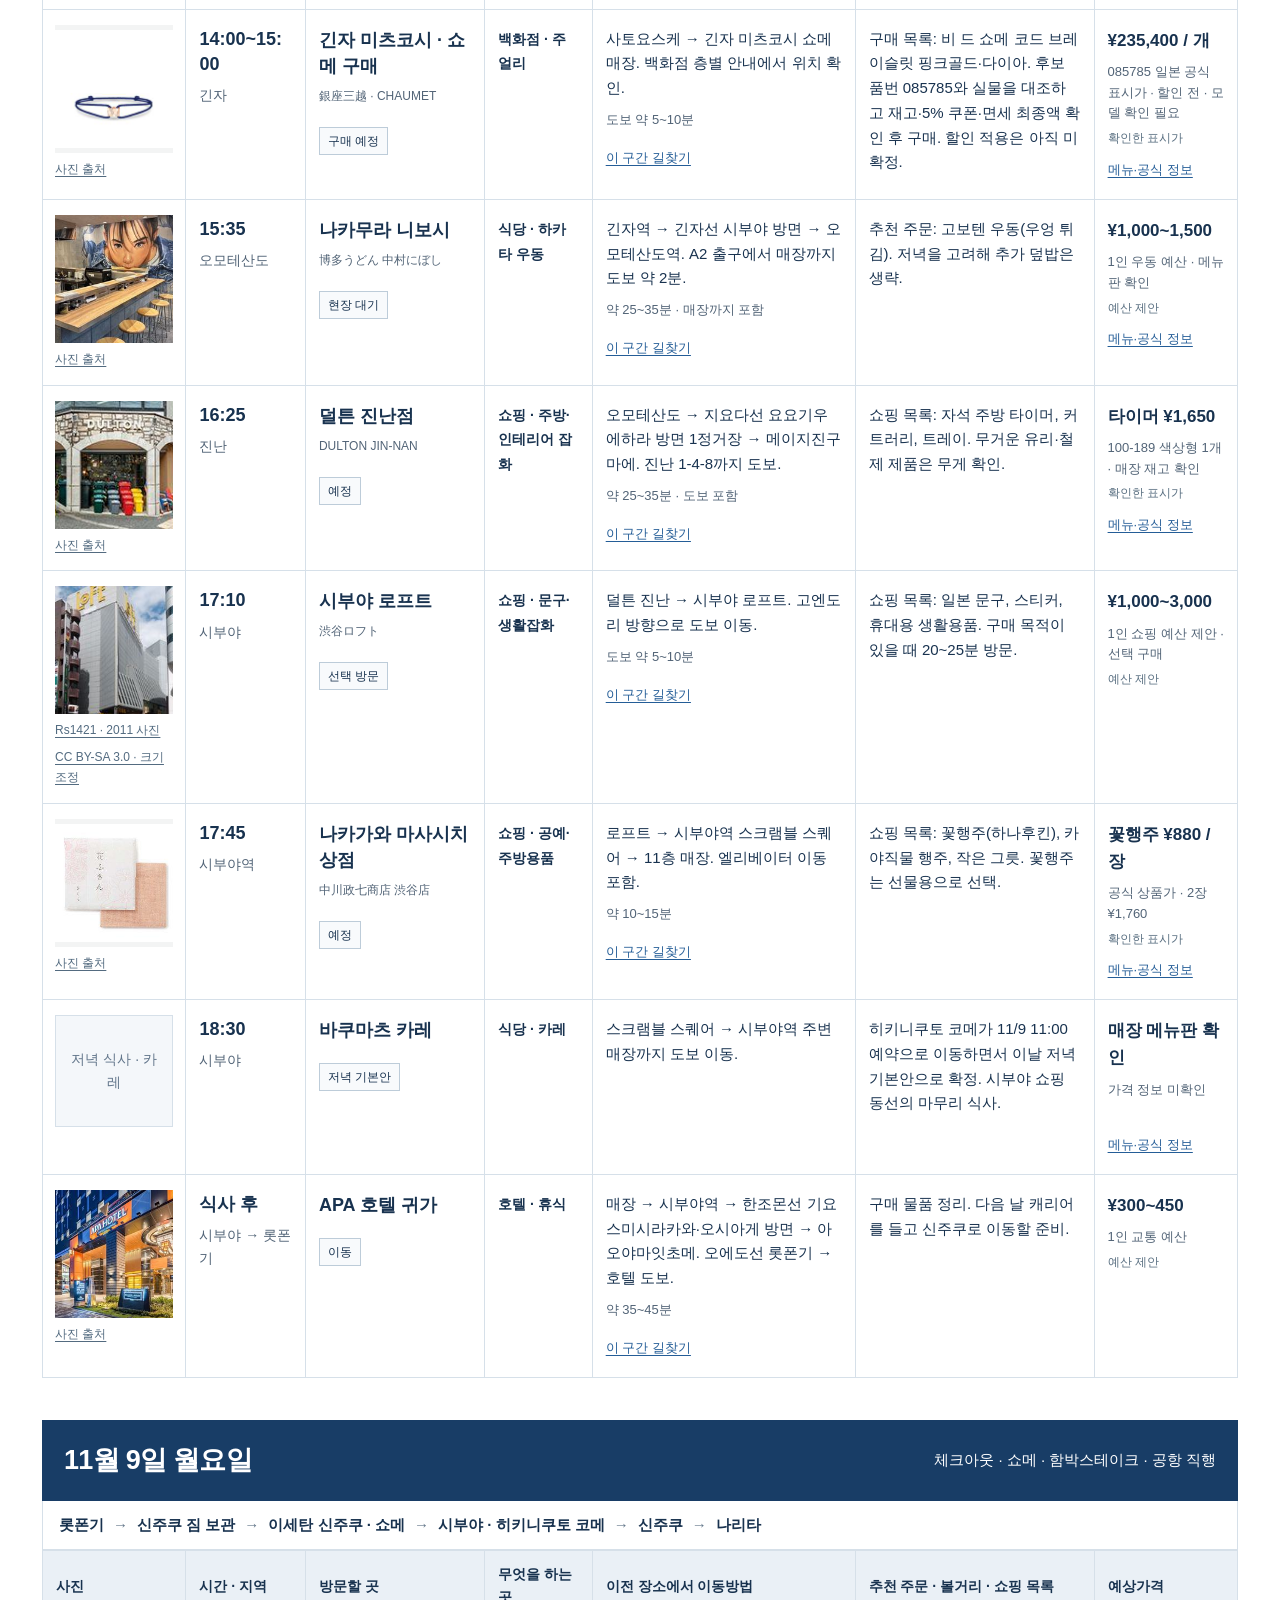
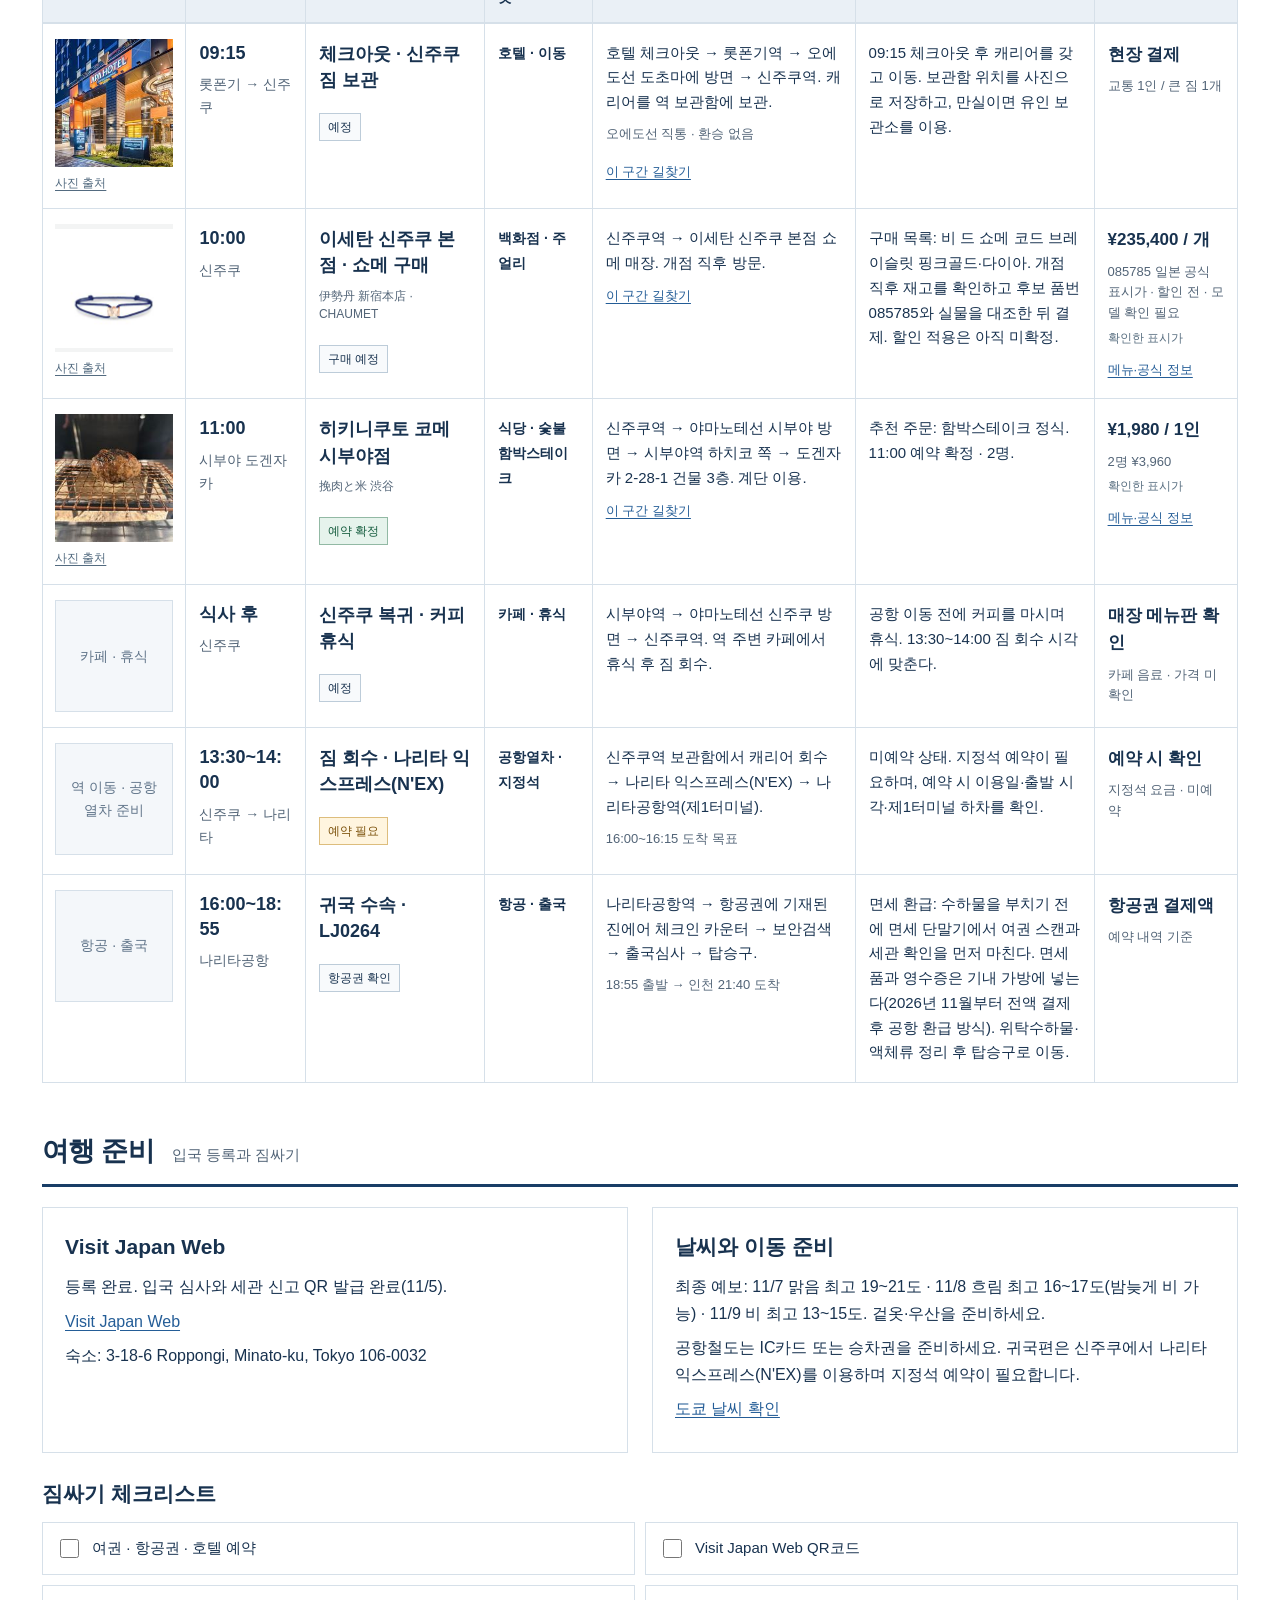
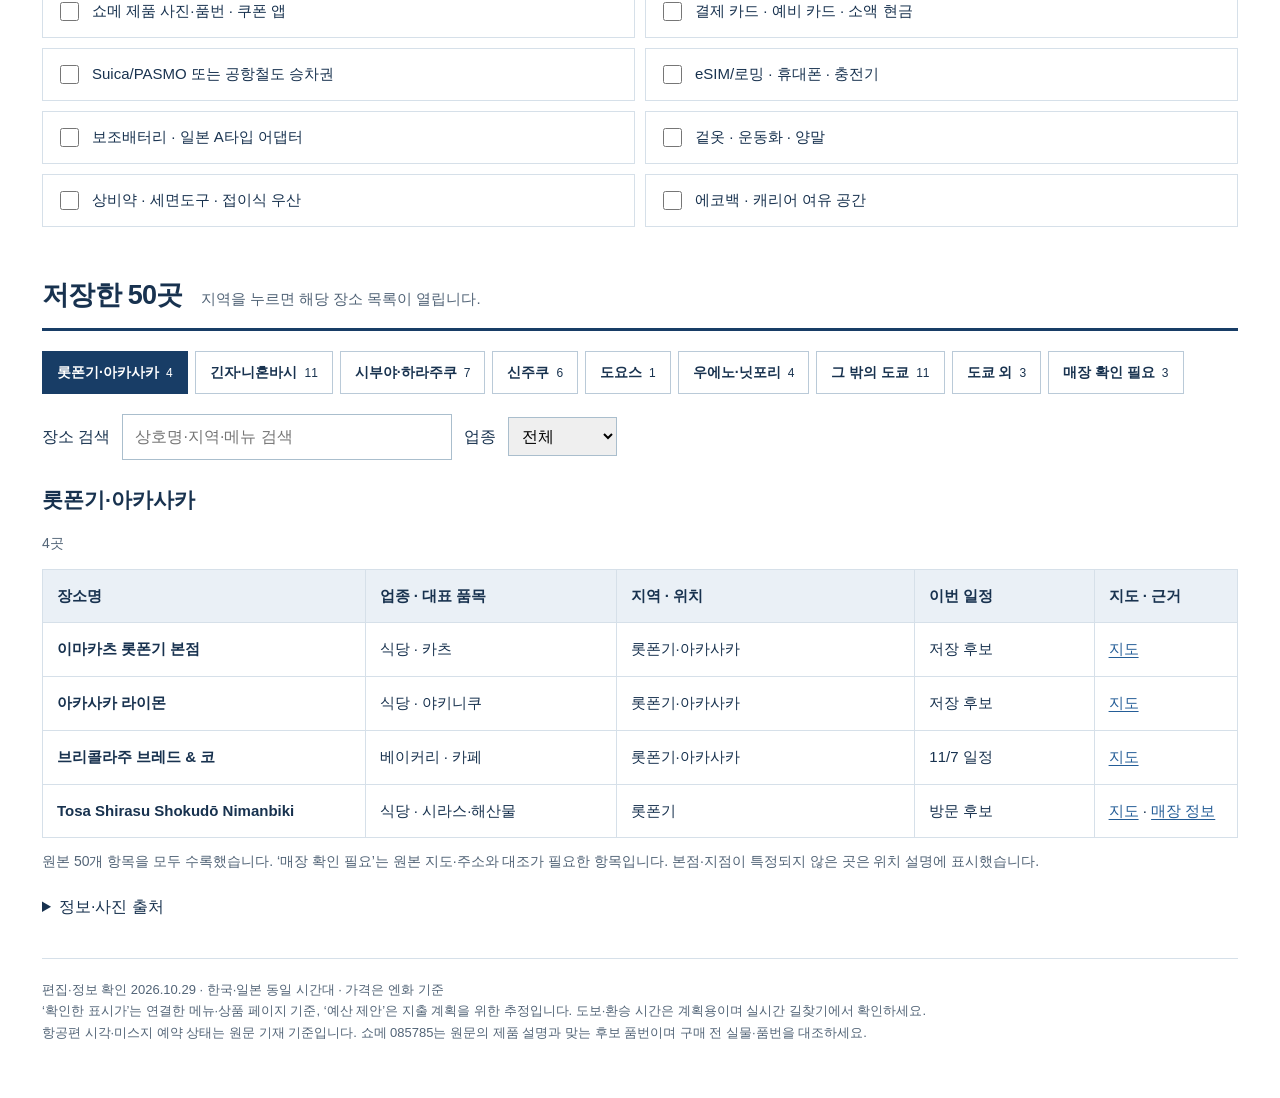
==== commit 18220bc1: "도쿄 일정표 최종 반영 - 히키니쿠 11/9 11:00 확정, 3일차 신주쿠 확정안, 스카이라이너 e-ticket, VJW 완료" ====
--- a/tokyo-trip.html
+++ b/tokyo-trip.html
@@ -1,8 +1,10 @@
 <!doctype html><html lang="ko"><head><meta charset="utf-8"><meta name="viewport" content="width=device-width,initial-scale=1"><title>도쿄 2박 3일 여행 일정표</title><meta name="description" content="도쿄 2박 3일 일정: 장소 사진, 업종, 구간별 교통편, 추천 메뉴와 쇼핑 목록, 예상가격, 지역별 저장 장소 50곳."><style>:root{--ink:#18324f;--muted:#526477;--navy:#183d66;--line:#d6e0e9;--soft:#f0f5fa;--green:#1c6046}*{box-sizing:border-box}html{scroll-behavior:smooth;scroll-padding-top:86px}body{margin:0;background:#edf2f6;color:var(--ink);font-family:'Malgun Gothic','Apple SD Gothic Neo',sans-serif;font-size:16px;line-height:1.65}a{color:#245d97;text-underline-offset:3px}button,input,select{font:inherit}a:focus-visible,button:focus-visible,input:focus-visible,select:focus-visible{outline:3px solid #ee9a20;outline-offset:3px}main{max-width:1740px;margin:0 auto;background:#fff;padding:34px 42px 55px}.hero{border-top:9px solid var(--navy);padding:26px 0 22px}.edition{font-size:14px;font-weight:700;color:var(--muted)}h1{font-size:44px;line-height:1.25;letter-spacing:-1.8px;margin:10px 0}h2{font-size:27px;letter-spacing:-.7px;margin:0}h3{font-size:21px;margin:0 0 10px}.subtitle{font-size:19px}.summary{display:grid;grid-template-columns:1.2fr 1fr 1fr;border:1px solid var(--line);margin:0 0 18px}.summary>div{padding:17px 20px}.summary>div+div{border-left:1px solid var(--line)}.summary strong,.summary span{display:block}.summary span{font-size:15px;color:var(--muted)}.nav{position:sticky;top:0;z-index:10;display:flex;gap:7px;flex-wrap:wrap;background:#fffffff5;border-top:1px solid var(--line);border-bottom:1px solid var(--line);padding:10px 0}.nav a{text-decoration:none;padding:7px 16px;font-weight:700;background:var(--soft);font-size:15px}.nav .print{margin-left:auto;background:var(--navy);color:white;border:0;padding:7px 15px;cursor:pointer}.booking{display:flex;gap:10px;margin:18px 0 24px}.booking a{padding:9px 18px;border:1px solid #b7cadd;text-decoration:none;font-weight:700}.legend{margin:12px 0 18px;color:var(--muted);font-size:14px}.day{margin:30px 0 42px;scroll-margin-top:85px}.dayhead{background:var(--navy);color:white;padding:18px 22px;display:flex;justify-content:space-between;align-items:center;gap:20px}.dayhead p{margin:0;font-size:15px}.route{display:flex;gap:9px;align-items:center;flex-wrap:wrap;padding:12px 16px;border:1px solid var(--line);border-top:0;font-size:15px;font-weight:700}.route .arrow{color:#687b8e;font-weight:400}.table-scroll{overflow-x:auto}table{width:100%;border-collapse:collapse;table-layout:fixed}th{background:#eaf0f6;text-align:left;font-size:14px;padding:12px 13px;border:1px solid var(--line);white-space:normal}td{border:1px solid var(--line);padding:17px 13px;vertical-align:top;overflow-wrap:anywhere;font-size:15px}col.photo{width:12%}col.when{width:10%}col.place{width:15%}col.type{width:9%}col.move{width:22%}col.activity{width:20%}col.price{width:12%}.photocell{padding:15px 12px}.photocell img{width:100%;height:128px;object-fit:cover;display:block;background:#f3f4f4}.photocell.contain img{object-fit:contain}.credit{display:block;margin-top:7px;font-size:12px;color:#536b80}.time{font-size:18px;font-weight:800;line-height:1.4;display:block}.area{display:block;margin-top:7px;font-size:14px;color:var(--muted)}.name{font-size:18px;line-height:1.45;font-weight:800;display:block;margin-bottom:8px}.jp{font-size:12px;line-height:1.5;color:var(--muted);margin-bottom:10px;display:block}.kind{font-size:14px;font-weight:700;line-height:1.6}.status{display:inline-block;border:1px solid #bdccd9;background:#f8fafc;font-size:12px;line-height:1.5;padding:4px 8px;margin-top:12px}.status.confirm{background:#e6f3ec;color:#155c3e;border-color:#92b9a4}.status.wait{background:#fff5df;color:#7b510b;border-color:#ddbd7d}.duration{display:block;color:var(--muted);font-size:13px;margin:8px 0}.route-link,.source-link{display:inline-block;font-size:13px;margin-top:9px}.cost{font-weight:800;font-size:17px;line-height:1.6;white-space:pre-line}.unit{display:block;color:var(--muted);font-size:13px;margin-top:8px;line-height:1.6}.price-label{display:inline-block;font-size:12px;color:#586e80;margin:5px 0 0}.blankphoto{border:1px solid var(--line);background:#f4f7fa;min-height:112px;display:flex;align-items:center;justify-content:center;color:#61758a;font-size:14px;text-align:center;padding:12px}.sectiontitle{display:flex;gap:18px;align-items:baseline;border-bottom:3px solid var(--navy);padding-bottom:10px;margin-bottom:20px}.sectiontitle p{font-size:15px;margin:0;color:var(--muted)}#prepare,#inventory{scroll-margin-top:85px;margin-top:46px}.prep-grid{display:grid;grid-template-columns:1fr 1fr;gap:24px}.prep-card{border:1px solid var(--line);padding:22px}.prep-card p{margin:8px 0}.packing{display:grid;grid-template-columns:1fr 1fr;gap:10px}.packing label{border:1px solid var(--line);padding:13px;display:flex;gap:10px;align-items:flex-start;font-size:15px}.packing input{width:19px;height:19px;flex:none;accent-color:var(--navy);margin-top:3px}.packing label:has(input:checked){color:#5b6e7e;background:#f4f7f9;text-decoration:line-through}.packing-wrap{margin-top:24px}.tabs{display:flex;flex-wrap:wrap;gap:7px;margin:15px 0}.tabs button{background:white;border:1px solid #bacad8;padding:9px 14px;color:var(--ink);font-weight:700;font-size:14px;cursor:pointer}.tabs button[aria-selected=true]{color:white;background:var(--navy);border-color:var(--navy)}.tabs small{font-size:12px;margin-left:7px;font-weight:400}.filter{display:flex;align-items:center;gap:12px;margin:20px 0}.filter input{padding:9px 12px;width:330px;border:1px solid #aabecd}.filter select{padding:9px;border:1px solid #aabecd}.inventory-table th,.inventory-table td{font-size:15px;padding:14px}.inventory-table td:first-child{font-weight:700}.inventory-table col:nth-child(1){width:27%}.inventory-table col:nth-child(2){width:21%}.inventory-table col:nth-child(3){width:25%}.inventory-table col:nth-child(4){width:15%}.inventory-table col:nth-child(5){width:12%}.inventory-panel[hidden]{display:none}.inventory-panel h3{margin:23px 0 12px}.count{font-size:14px;color:var(--muted)}.empty{padding:20px;border:1px solid var(--line)}footer{margin-top:38px;padding-top:20px;border-top:1px solid var(--line);font-size:13px;color:var(--muted)}details{margin-top:20px}details li{margin:5px 0}summary{cursor:pointer}.screenshot-shell{background:white}.screenshot-shell main{max-width:none;width:1920px;padding:38px 42px}.screenshot-shell .day{margin:0}.screenshot-shell .dayhead h2{font-size:36px}.screenshot-shell .dayhead p,.screenshot-shell .route{font-size:21px}.screenshot-shell th{font-size:20px}.screenshot-shell td{font-size:21px;line-height:1.7;padding:22px 16px}.screenshot-shell .time,.screenshot-shell .name{font-size:25px}.screenshot-shell .area,.screenshot-shell .kind{font-size:19px}.screenshot-shell .jp,.screenshot-shell .duration,.screenshot-shell .unit{font-size:17px}.screenshot-shell .cost{font-size:23px}.screenshot-shell .credit,.screenshot-shell .price-label,.screenshot-shell .status,.screenshot-shell .source-link,.screenshot-shell .route-link{font-size:16px}.screenshot-shell .photocell img{height:155px}.screenshot-shell footer{font-size:18px}.screenshot-shell .sectiontitle p{font-size:20px}.screenshot-shell .inventory-table td{font-size:23px}.screenshot-shell .inventory-table th{font-size:22px}.screenshot-shell .tabs button{font-size:19px}.screenshot-shell .prep-card{font-size:21px}.screenshot-shell .packing label{font-size:23px}.screenshot-shell h3{font-size:28px}
 @media(max-width:760px){body{font-size:15px}main{padding:18px 14px 35px}.hero{padding:20px 0}h1{font-size:33px}.subtitle{font-size:16px}.summary{grid-template-columns:1fr}.summary>div{padding:12px 15px}.summary>div+div{border-left:0;border-top:1px solid var(--line)}.nav{flex-wrap:nowrap;overflow:auto}.nav a{white-space:nowrap;padding:7px 11px}.nav .print{display:none}.booking{flex-wrap:wrap}.booking a{font-size:14px;padding:9px 12px}.dayhead{display:block;padding:16px}.dayhead h2{font-size:24px}.dayhead p{margin-top:6px}.route{font-size:14px}.daytable colgroup,.daytable thead{display:none}.daytable,.daytable tbody{display:block}.daytable tr{display:grid;grid-template-columns:112px 1fr;border:1px solid var(--line);margin-bottom:16px;padding:12px;gap:12px}.daytable td{border:0;padding:0;min-width:0;font-size:15px}.daytable td:nth-child(1){grid-row:1/4}.daytable td:nth-child(2),.daytable td:nth-child(3),.daytable td:nth-child(4){grid-column:2}.daytable td:nth-child(n+5){grid-column:1/-1;border-top:1px solid var(--line);padding-top:10px}.daytable td:nth-child(n+5):before{content:attr(data-label);display:block;color:var(--muted);font-size:12px;font-weight:700;margin-bottom:6px}.photocell img{height:120px}.credit{font-size:11px}.time{font-size:17px}.name{font-size:18px;margin:0}.jp{font-size:12px;margin:6px 0}.status{margin-top:5px}.prep-grid,.packing{grid-template-columns:1fr}.sectiontitle{display:block}.sectiontitle p{margin-top:7px}.filter{flex-wrap:wrap}.filter input{width:100%}.inventory-table{min-width:740px}.tabs{gap:6px}.tabs button{font-size:13px;padding:8px}.prep-card{padding:16px}}
-@media print{body{background:white}main{padding:0;max-width:none}.nav,.booking,.filter,.route-link,.print{display:none}.day{break-before:page}.hero+.summary{break-after:avoid}.dayhead,th{-webkit-print-color-adjust:exact;print-color-adjust:exact}tr{break-inside:avoid}.inventory-panel[hidden]{display:block}.tabs{display:none}.daytable td{font-size:10px}.name,.time{font-size:12px}.photocell img{height:75px}.jp,.unit,.duration{font-size:9px}.cost{font-size:12px}#inventory{break-before:page}}</style></head><body class=""><main><header class="hero"><div class="edition">2026년 11월 7일 토요일 — 11월 9일 월요일 · 2명</div><h1>도쿄 2박 3일 여행 일정</h1><p class="subtitle">롯폰기 2박 · 쇼핑과 맛집 · 장소별 사진과 이동방법</p></header><div class="summary"><div><strong>가는 편 · LJ0235</strong><span>11/7 인천 08:05 → 나리타 10:45</span><strong>오는 편 · LJ0264</strong><span>11/9 나리타 18:55 → 인천 21:40</span></div><div><strong>APA 호텔 앤 리조트</strong><span>롯폰기 에키히가시 · 2박</span><span>체크인 15:00 / 체크아웃 10:00</span></div><div><strong>11/7 미스지 19:15 · 2명</strong><span>원문에 기재된 확정 예약</span><strong>11/8 히키니쿠토 코메 18:30 희망</strong><span>일반 접수 11/1 09:00경 시도</span></div></div><nav class="nav" aria-label="일정 메뉴"><a href="#day1">11/7 토</a><a href="#day2">11/8 일</a><a href="#day3">11/9 월</a><a href="#prepare">여행 준비·짐싸기</a><a href="#inventory">저장한 50곳</a><button class="print" type="button">인쇄</button></nav><div class="booking"><a href="https://tabelog.com/en/tokyo/A1301/A130101/13240885/" target="_blank" rel="noopener">Osteria da Ada 예약</a><a href="https://tabelog.com/en/tokyo/A1307/A130701/13242968/" target="_blank" rel="noopener">Nimanbiki 예약</a></div><p class="legend">방문 시각은 계획입니다. 예약 확정·접수 전·추천편을 표 안에 표시했습니다.</p><section class="day" id="day1"><div class="dayhead"><h2>11월 7일 토요일</h2><p>도착 · 오차즈케 · 야키니쿠 · 밤 온천</p></div><div class="route" aria-label="이동 순서"><span>인천</span><span class="arrow" aria-hidden="true">→</span><span>나리타</span><span class="arrow" aria-hidden="true">→</span><span>롯폰기</span><span class="arrow" aria-hidden="true">→</span><span>아카사카</span><span class="arrow" aria-hidden="true">→</span><span>도요스</span></div><div class="table-scroll"><table class="daytable"><caption style="position:absolute;clip-path:inset(50%);width:1px;height:1px;overflow:hidden">11월 7일 토요일 장소 사진, 시간, 방문 장소, 업종, 교통편, 추천 내용, 예상가격</caption><colgroup><col class="photo"><col class="when"><col class="place"><col class="type"><col class="move"><col class="activity"><col class="price"></colgroup><thead><tr><th scope="col">사진</th><th scope="col">시간 · 지역</th><th scope="col">방문할 곳</th><th scope="col">무엇을 하는 곳</th><th scope="col">이전 장소에서 이동방법</th><th scope="col">추천 주문 · 볼거리 · 쇼핑 목록</th><th scope="col">예상가격</th></tr></thead><tbody><tr><td class="photocell "><div class="blankphoto">항공</div></td><td><span class="time">08:05 → 10:45</span><span class="area">인천 → 나리타</span></td><td><span class="name">LJ0235 · 진에어</span><span class="status ">항공권 확인</span></td><td><span class="kind">항공</span></td><td data-label="교통편">인천공항 → 나리타공항. 항공권에 표시된 출국·도착 터미널 확인.<span class="duration">비행 2시간 40분</span></td><td data-label="추천 내용">출국 수속 후 탑승. 도착 후 입국심사·수하물 수취.</td><td data-label="예상가격"><span class="cost">항공권 결제액</span><span class="unit">예약 내역 기준</span></td></tr><tr><td class="photocell "><img src="[data-uri]" alt="공항 → APA 호텔 장소 사진" loading="eager" width="200" height="150"><a class="credit" href="https://www3.apahotel.com/hotel/syutoken/tokyo/roppongieki-higashi/" target="_blank" rel="noopener">사진 출처</a></td><td><span class="time">입국 수속 후</span><span class="area">나리타 → 롯폰기</span></td><td><span class="name">공항 → APA 호텔</span><span class="status ">이동</span></td><td><span class="kind">공항 이동</span></td><td data-label="교통편">나리타공항역 → 게이세이 Access Express의 아사쿠사선 직통편 → 히가시긴자. 히비야선 나카메구로 방면 → 롯폰기. 5번 출구에서 호텔까지 도보 6분.<span class="duration">약 90~110분 · 대기 별도</span><a class="route-link" href="https://www.google.com/maps/dir/?api=1&amp;origin=Narita%20Airport%20Terminal%201&amp;destination=APA%20Hotel%20Resort%20Roppongi%20Ekihigashi&amp;travelmode=transit" target="_blank" rel="noopener">이 구간 길찾기</a></td><td data-label="추천 내용">게이세이 개찰구에서 IC카드 또는 종이 승차권 사용. 직통편이 아니면 안내된 역에서 환승.</td><td data-label="예상가격"><span class="cost">¥1,500~1,700</span><span class="unit">1인 교통 예산</span><span class="price-label">예산 제안</span></td></tr><tr><td class="photocell "><img src="[data-uri]" alt="APA 롯폰기 에키히가시 장소 사진" loading="eager" width="200" height="150"><a class="credit" href="https://www3.apahotel.com/hotel/syutoken/tokyo/roppongieki-higashi/" target="_blank" rel="noopener">사진 출처</a></td><td><span class="time">13:30</span><span class="area">롯폰기</span></td><td><span class="name">APA 롯폰기 에키히가시</span><span class="jp">アパホテル＆リゾート〈六本木駅東〉</span><span class="status ">예정</span></td><td><span class="kind">호텔 · 짐 보관</span></td><td data-label="교통편">열차에서 내린 뒤 롯폰기역 5번 출구 → 호텔. 도보 6분.<span class="duration">롯폰기 3-18-6</span><a class="route-link" href="https://www.google.com/maps/dir/?api=1&amp;origin=Roppongi%20Station&amp;destination=APA%20Hotel%20Resort%20Roppongi%20Ekihigashi&amp;travelmode=walking" target="_blank" rel="noopener">이 구간 길찾기</a></td><td data-label="추천 내용">프런트에 짐 보관 요청. 객실 체크인은 15:00 이후.</td><td data-label="예상가격"><span class="cost">숙박 예약액</span><span class="unit">2박 · 예약 내역 기준</span><br><a class="source-link" href="https://www.apahotel.com/resort/roppongieki-higashi/access/" target="_blank" rel="noopener">메뉴·공식 정보</a></td></tr><tr><td class="photocell "><img src="[data-uri]" alt="다시차즈케 엔 롯폰기 힐즈점 장소 사진" loading="eager" width="200" height="150"><a class="credit" href="https://www.roppongihills.com/gourmet_shops/0344.html" target="_blank" rel="noopener">사진 출처</a></td><td><span class="time">14:00</span><span class="area">롯폰기 힐즈</span></td><td><span class="name">다시차즈케 엔 롯폰기 힐즈점</span><span class="jp">だし茶漬け えん 六本木ヒルズ店</span><span class="status ">신규 추천</span></td><td><span class="kind">식당 · 육수 오차즈케</span></td><td data-label="교통편">APA 호텔 → 롯폰기 힐즈 노스타워 지하 1층. 롯폰기역 방향으로 걸어서 이동.<span class="duration">도보 약 10~15분</span><a class="route-link" href="https://www.google.com/maps/dir/?api=1&amp;origin=APA%20Hotel%20Resort%20Roppongi%20Ekihigashi&amp;destination=%E3%81%A0%E3%81%97%E8%8C%B6%E6%BC%AC%E3%81%91%20%E3%81%88%E3%82%93%20%E5%85%AD%E6%9C%AC%E6%9C%A8%E3%83%92%E3%83%AB%E3%82%BA%E5%BA%97&amp;travelmode=walking" target="_blank" rel="noopener">이 구간 길찾기</a></td><td data-label="추천 내용">추천 주문: 도미 육수 오차즈케(밥에 도미를 올리고 따뜻한 육수를 부어 먹는 메뉴). 밥은 소량으로 요청. 저녁 미스지에 앞서 가볍게 식사.</td><td data-label="예상가격"><span class="cost">¥1,200~1,600 / 1인</span><span class="unit">식사 예산 · 지점 메뉴판에서 실제 가격 확인</span><span class="price-label">예산 제안</span><br><a class="source-link" href="https://byo.co.jp/dashichazuke-en/menu.html" target="_blank" rel="noopener">메뉴·공식 정보</a></td></tr><tr><td class="photocell "><img src="[data-uri]" alt="브리콜라주 브레드 &amp; 코 장소 사진" loading="eager" width="200" height="150"><a class="credit" href="https://bricolagebread.com/" target="_blank" rel="noopener">사진 출처</a></td><td><span class="time">15:30</span><span class="area">롯폰기 힐즈</span></td><td><span class="name">브리콜라주 브레드 &amp; 코</span><span class="jp">bricolage bread &amp; co.</span><span class="status ">예정</span></td><td><span class="kind">베이커리 · 카페</span></td><td data-label="교통편">다시차즈케 엔 노스타워 → 롯폰기 힐즈 게야키자카 테라스 1층 브리콜라주.<span class="duration">도보 약 10~15분</span><a class="route-link" href="https://www.google.com/maps/dir/?api=1&amp;origin=%E3%81%A0%E3%81%97%E8%8C%B6%E6%BC%AC%E3%81%91%20%E3%81%88%E3%82%93%20%E5%85%AD%E6%9C%AC%E6%9C%A8%E3%83%92%E3%83%AB%E3%82%BA%E5%BA%97&amp;destination=Bricolage%20Bread%20and%20Co%20Roppongi&amp;travelmode=walking" target="_blank" rel="noopener">이 구간 길찾기</a></td><td data-label="추천 내용">커피 중심으로 쉬어가기. 빵은 먹고 싶은 만큼 골라 포장도 가능.</td><td data-label="예상가격"><span class="cost">¥1,000~1,800</span><span class="unit">1인 빵·음료 예산</span><span class="price-label">예산 제안</span><br><a class="source-link" href="https://bricolagebread.com/" target="_blank" rel="noopener">메뉴·공식 정보</a></td></tr><tr><td class="photocell "><img src="[data-uri]" alt="호텔 체크인 · 휴식 장소 사진" loading="eager" width="200" height="150"><a class="credit" href="https://www3.apahotel.com/hotel/syutoken/tokyo/roppongieki-higashi/" target="_blank" rel="noopener">사진 출처</a></td><td><span class="time">16:30</span><span class="area">롯폰기</span></td><td><span class="name">호텔 체크인 · 휴식</span><span class="status ">예정</span></td><td><span class="kind">호텔</span></td><td data-label="교통편">브리콜라주 → APA 호텔. 롯폰기 교차로를 거쳐 도보 이동.<span class="duration">도보 약 15~20분</span><a class="route-link" href="https://www.google.com/maps/dir/?api=1&amp;origin=Bricolage%20Bread%20and%20Co%20Roppongi&amp;destination=APA%20Hotel%20Resort%20Roppongi%20Ekihigashi&amp;travelmode=walking" target="_blank" rel="noopener">이 구간 길찾기</a></td><td data-label="추천 내용">체크인·짐 정리 후 휴식. 18:20경 저녁 식사 장소로 출발.</td><td data-label="예상가격"><span class="cost">숙박 예약액에 포함</span><span class="unit">별도 구매 없음</span><br><a class="source-link" href="https://www.apahotel.com/resort/roppongieki-higashi/access/" target="_blank" rel="noopener">메뉴·공식 정보</a></td></tr><tr><td class="photocell "><img src="[data-uri]" alt="미스지 by 요로니쿠 장소 사진" loading="eager" width="200" height="150"><a class="credit" href="https://www.tablecheck.com/ja/misuji" target="_blank" rel="noopener">사진 출처</a></td><td><span class="time">19:15</span><span class="area">아카사카</span></td><td><span class="name">미스지 by 요로니쿠</span><span class="jp">みすじ by Yoroniku</span><span class="status confirm">예약 확정</span></td><td><span class="kind">식당 · 소고기 야키니쿠</span></td><td data-label="교통편">호텔 → 롯폰기역 → 오에도선 아오야마잇초메 → 긴자선 아카사카미츠케 → 매장 도보 3분.<span class="duration">약 30~40분 · 19:00 도착 권장</span><a class="route-link" href="https://www.google.com/maps/dir/?api=1&amp;origin=APA%20Hotel%20Resort%20Roppongi%20Ekihigashi&amp;destination=Misuji%20by%20Yoroniku%20Akasaka&amp;travelmode=transit" target="_blank" rel="noopener">이 구간 길찾기</a></td><td data-label="추천 내용">추천 주문: 미스지 + 실크로스. 실크로스는 한입 밥과 곁들여 먹기. 좌석만 2명 예약.</td><td data-label="예상가격"><span class="cost">미스지 ¥2,290
-실크로스 ¥2,170</span><span class="unit">각 1접시 · 추가 주문·음료·서비스료 별도</span><span class="price-label">확인한 표시가</span><br><a class="source-link" href="https://r.gnavi.co.jp/gab5300/menu1/" target="_blank" rel="noopener">메뉴·공식 정보</a></td></tr><tr><td class="photocell "><img src="[data-uri]" alt="도요스 만요클럽 장소 사진" loading="eager" width="200" height="150"><a class="credit" href="https://tokyo-toyosu.manyo.co.jp/" target="_blank" rel="noopener">사진 출처</a></td><td><span class="time">21:30 전후</span><span class="area">도요스</span></td><td><span class="name">도요스 만요클럽</span><span class="jp">東京豊洲 万葉倶楽部</span><span class="status ">예정</span></td><td><span class="kind">온천 · 야경</span></td><td data-label="교통편">아카사카미츠케 → 긴자선 신바시 → 유리카모메 시장앞(시조마에) → 온천. 귀가는 APA 호텔까지 택시.<span class="duration">갈 때 약 45~60분 · 귀가 약 20~30분</span><a class="route-link" href="https://www.google.com/maps/dir/?api=1&amp;origin=Misuji%20by%20Yoroniku%20Akasaka&amp;destination=Toyosu%20Manyo%20Club&amp;travelmode=transit" target="_blank" rel="noopener">이 구간 길찾기</a></td><td data-label="추천 내용">대욕장·노천탕 → 전망 족욕 정원에서 도쿄만 야경. 일반 입장 기준으로 이용.</td><td data-label="예상가격"><span class="cost">¥4,000 / 1인</span><span class="unit">입장 ¥3,850+입탕세 ¥150 · 교통·귀가 택시 별도</span><span class="price-label">확인한 표시가</span><br><a class="source-link" href="https://tokyo-toyosu.manyo.co.jp/price/" target="_blank" rel="noopener">메뉴·공식 정보</a></td></tr></tbody></table></div></section><section class="day" id="day2"><div class="dayhead"><h2>11월 8일 일요일</h2><p>소금빵 · 생활용품 · 우동 · 함박스테이크</p></div><div class="route" aria-label="이동 순서"><span>롯폰기</span><span class="arrow" aria-hidden="true">→</span><span>긴자</span><span class="arrow" aria-hidden="true">→</span><span>오모테산도</span><span class="arrow" aria-hidden="true">→</span><span>진난</span><span class="arrow" aria-hidden="true">→</span><span>시부야</span></div><div class="table-scroll"><table class="daytable"><caption style="position:absolute;clip-path:inset(50%);width:1px;height:1px;overflow:hidden">11월 8일 일요일 장소 사진, 시간, 방문 장소, 업종, 교통편, 추천 내용, 예상가격</caption><colgroup><col class="photo"><col class="when"><col class="place"><col class="type"><col class="move"><col class="activity"><col class="price"></colgroup><thead><tr><th scope="col">사진</th><th scope="col">시간 · 지역</th><th scope="col">방문할 곳</th><th scope="col">무엇을 하는 곳</th><th scope="col">이전 장소에서 이동방법</th><th scope="col">추천 주문 · 볼거리 · 쇼핑 목록</th><th scope="col">예상가격</th></tr></thead><tbody><tr><td class="photocell "><img src="[data-uri]" alt="팡 메종 긴자점 장소 사진" loading="eager" width="200" height="150"><a class="credit" href="https://tabelog.com/tokyo/A1301/A130101/13265877/dtlrvwlst/B504744687/" target="_blank" rel="noopener">사진 출처</a></td><td><span class="time">09:30</span><span class="area">긴자</span></td><td><span class="name">팡 메종 긴자점</span><span class="jp">塩パン屋 パン・メゾン 銀座店</span><span class="status ">현장 접수</span></td><td><span class="kind">베이커리 · 소금빵</span></td><td data-label="교통편">호텔 → 롯폰기역 → 히비야선 히가시긴자 → 긴자 2-14-5 매장까지 도보.<span class="duration">약 30~40분 · 도보 포함</span><a class="route-link" href="https://www.google.com/maps/dir/?api=1&amp;origin=APA%20Hotel%20Resort%20Roppongi%20Ekihigashi&amp;destination=Pain%20Maison%20Ginza&amp;travelmode=transit" target="_blank" rel="noopener">이 구간 길찾기</a></td><td data-label="추천 내용">추천 주문: 기본 소금빵 2개. 달콤한 빵을 원하면 앙버터를 추가.</td><td data-label="예상가격"><span class="cost">소금빵 ¥120 / 개</span><span class="unit">참고가 · 2개 ¥240 · 당일 가격 확인</span><span class="price-label">확인한 표시가</span><br><a class="source-link" href="https://shiopan-maison.com/" target="_blank" rel="noopener">메뉴·공식 정보</a></td></tr><tr><td class="photocell "><img src="[data-uri]" alt="무인양품 긴자점 장소 사진" loading="eager" width="200" height="150"><a class="credit" href="https://www.muji.com/jp/ja/shop/detail/046604" target="_blank" rel="noopener">사진 출처</a></td><td><span class="time">11:00</span><span class="area">긴자</span></td><td><span class="name">무인양품 긴자점</span><span class="jp">無印良品 銀座</span><span class="status ">예정</span></td><td><span class="kind">쇼핑 · 생활용품</span></td><td data-label="교통편">팡 메종 → 긴자 3-3-5 무인양품. 긴자 중심가 방향으로 도보 이동.<span class="duration">도보 약 10~15분</span><a class="route-link" href="https://www.google.com/maps/dir/?api=1&amp;origin=Pain%20Maison%20Ginza&amp;destination=MUJI%20Ginza&amp;travelmode=walking" target="_blank" rel="noopener">이 구간 길찾기</a></td><td data-label="추천 내용">쇼핑 목록: 실리콘 조리 스푼, 수납함, 식기, 문구. 수납함은 캐리어 크기와 비교.</td><td data-label="예상가격"><span class="cost">조리 스푼 ¥590</span><span class="unit">레귤러 1개 · 추가 구매 별도</span><span class="price-label">확인한 표시가</span><br><a class="source-link" href="https://www.muji.com/jp/ja/store/search/cmdty/シリコーン" target="_blank" rel="noopener">메뉴·공식 정보</a></td></tr><tr><td class="photocell "><img src="[data-uri]" alt="사토요스케 긴자 상품·음식 사진" loading="eager" width="200" height="150"><a class="credit" href="https://www.sato-yoske.co.jp/shop/ginza/" target="_blank" rel="noopener">사진 출처</a></td><td><span class="time">12:35</span><span class="area">긴자</span></td><td><span class="name">사토요스케 긴자</span><span class="jp">銀座 佐藤養助</span><span class="status ">현장 대기</span></td><td><span class="kind">식당 · 이나니와 우동</span></td><td data-label="교통편">무인양품 → 긴자 6-4-17 사토요스케. 스키야바시 방향으로 걸어서 이동.<span class="duration">도보 약 10~15분</span><a class="route-link" href="https://www.google.com/maps/dir/?api=1&amp;origin=MUJI%20Ginza&amp;destination=Ginza%20Sato%20Yosuke&amp;travelmode=walking" target="_blank" rel="noopener">이 구간 길찾기</a></td><td data-label="추천 내용">추천 주문: 세이로 니미. 차가운 우동을 간장·참깨미소 소스 2종에 찍어 먹기.</td><td data-label="예상가격"><span class="cost">¥1,400 / 1인</span><span class="unit">세이로 니미 · 튀김 세트 ¥2,600</span><span class="price-label">확인한 표시가</span><br><a class="source-link" href="https://www.sato-yoske.co.jp/shop/ginza/" target="_blank" rel="noopener">메뉴·공식 정보</a></td></tr><tr><td class="photocell contain"><img src="[data-uri]" alt="긴자 미츠코시 · 쇼메 구매 상품·음식 사진" loading="eager" width="200" height="150"><a class="credit" href="https://www.chaumet.com/jp_ja/bee-de-chaumet-bracelet-085785" target="_blank" rel="noopener">사진 출처</a></td><td><span class="time">14:00~15:00</span><span class="area">긴자</span></td><td><span class="name">긴자 미츠코시 · 쇼메 구매</span><span class="jp">銀座三越 · CHAUMET</span><span class="status ">구매 예정</span></td><td><span class="kind">백화점 · 주얼리</span></td><td data-label="교통편">사토요스케 → 긴자 미츠코시 쇼메 매장. 백화점 층별 안내에서 위치 확인.<span class="duration">도보 약 5~10분</span><a class="route-link" href="https://www.google.com/maps/dir/?api=1&amp;origin=Ginza%20Sato%20Yosuke&amp;destination=Chaumet%20Ginza%20Mitsukoshi&amp;travelmode=walking" target="_blank" rel="noopener">이 구간 길찾기</a></td><td data-label="추천 내용">구매 목록: 비 드 쇼메 코드 브레이슬릿 핑크골드·다이아. 후보 품번 085785와 실물을 대조하고 재고·5% 쿠폰·면세 최종액 확인 후 구매. 할인 적용은 아직 미확정.</td><td data-label="예상가격"><span class="cost">¥235,400 / 개</span><span class="unit">085785 일본 공식 표시가 · 할인 전 · 모델 확인 필요</span><span class="price-label">확인한 표시가</span><br><a class="source-link" href="https://www.chaumet.com/jp_ja/bee-de-chaumet-bracelet-085785" target="_blank" rel="noopener">메뉴·공식 정보</a></td></tr><tr><td class="photocell "><img src="[data-uri]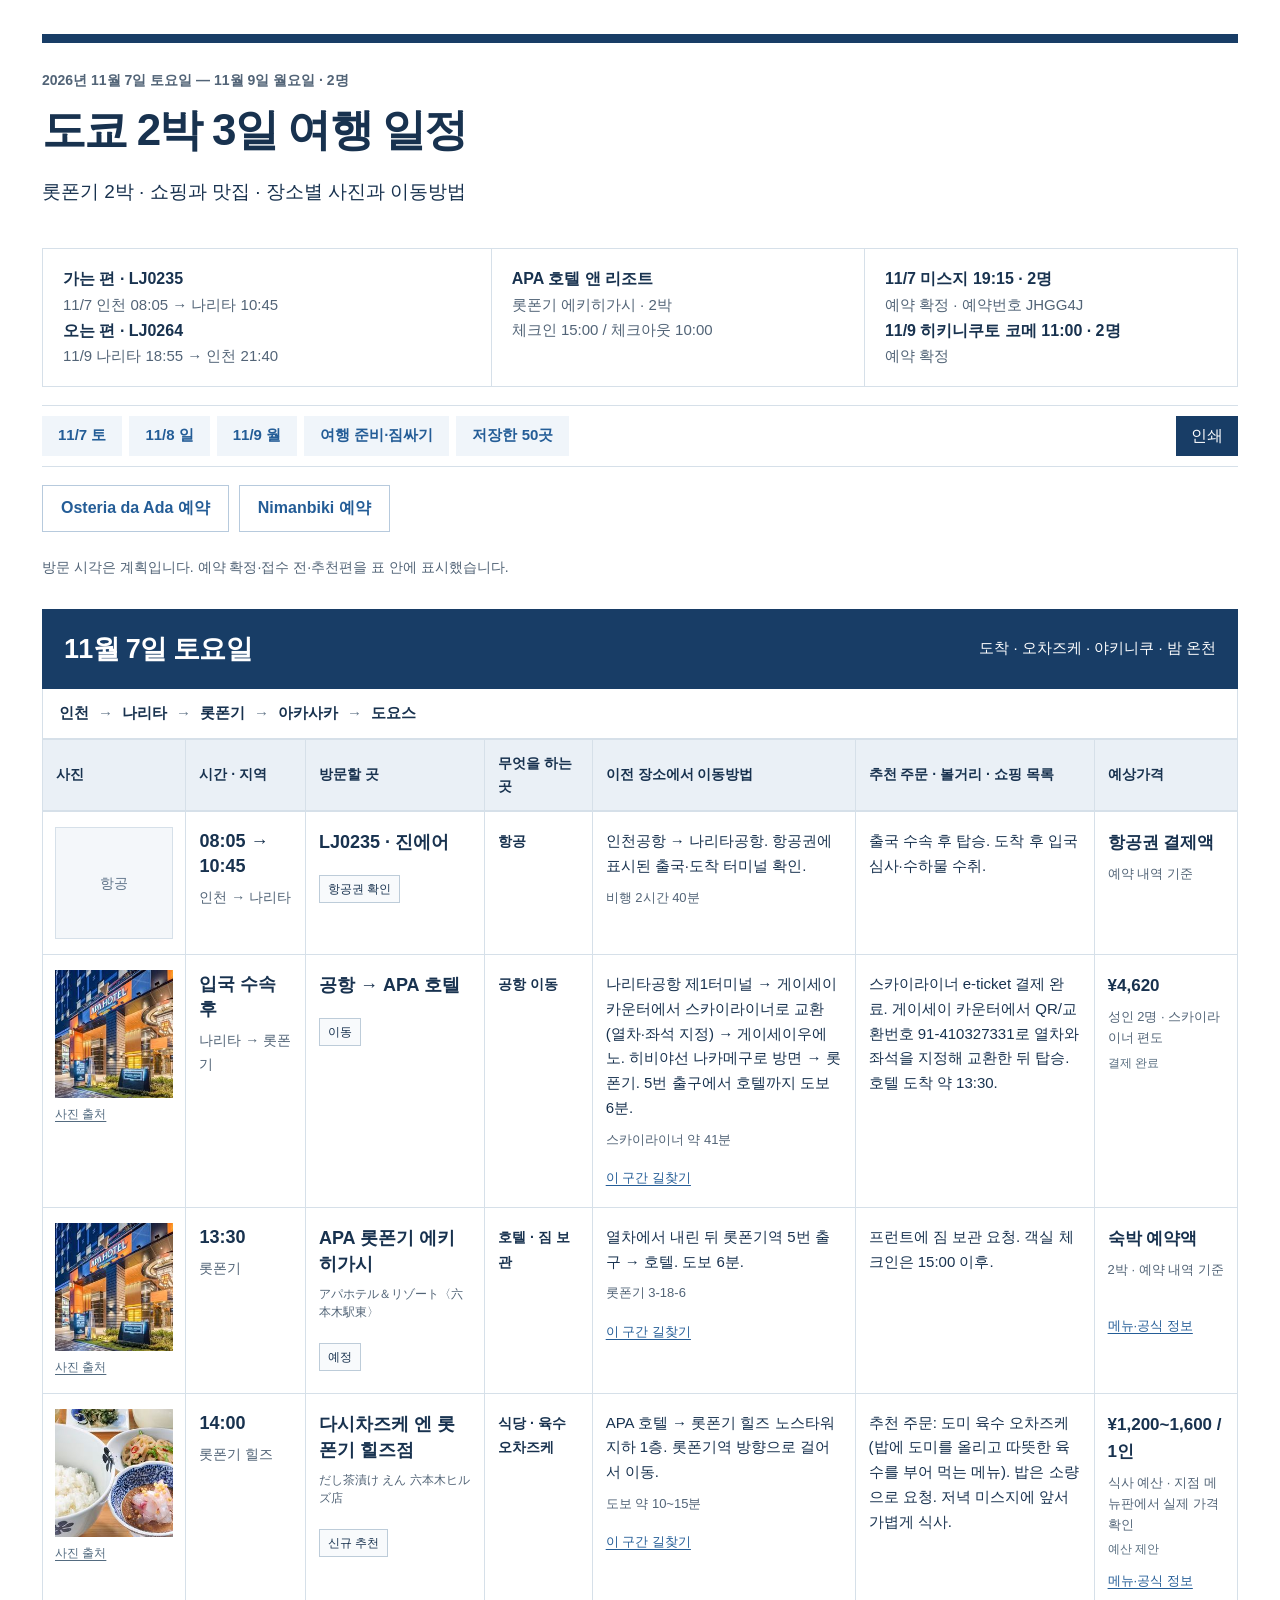
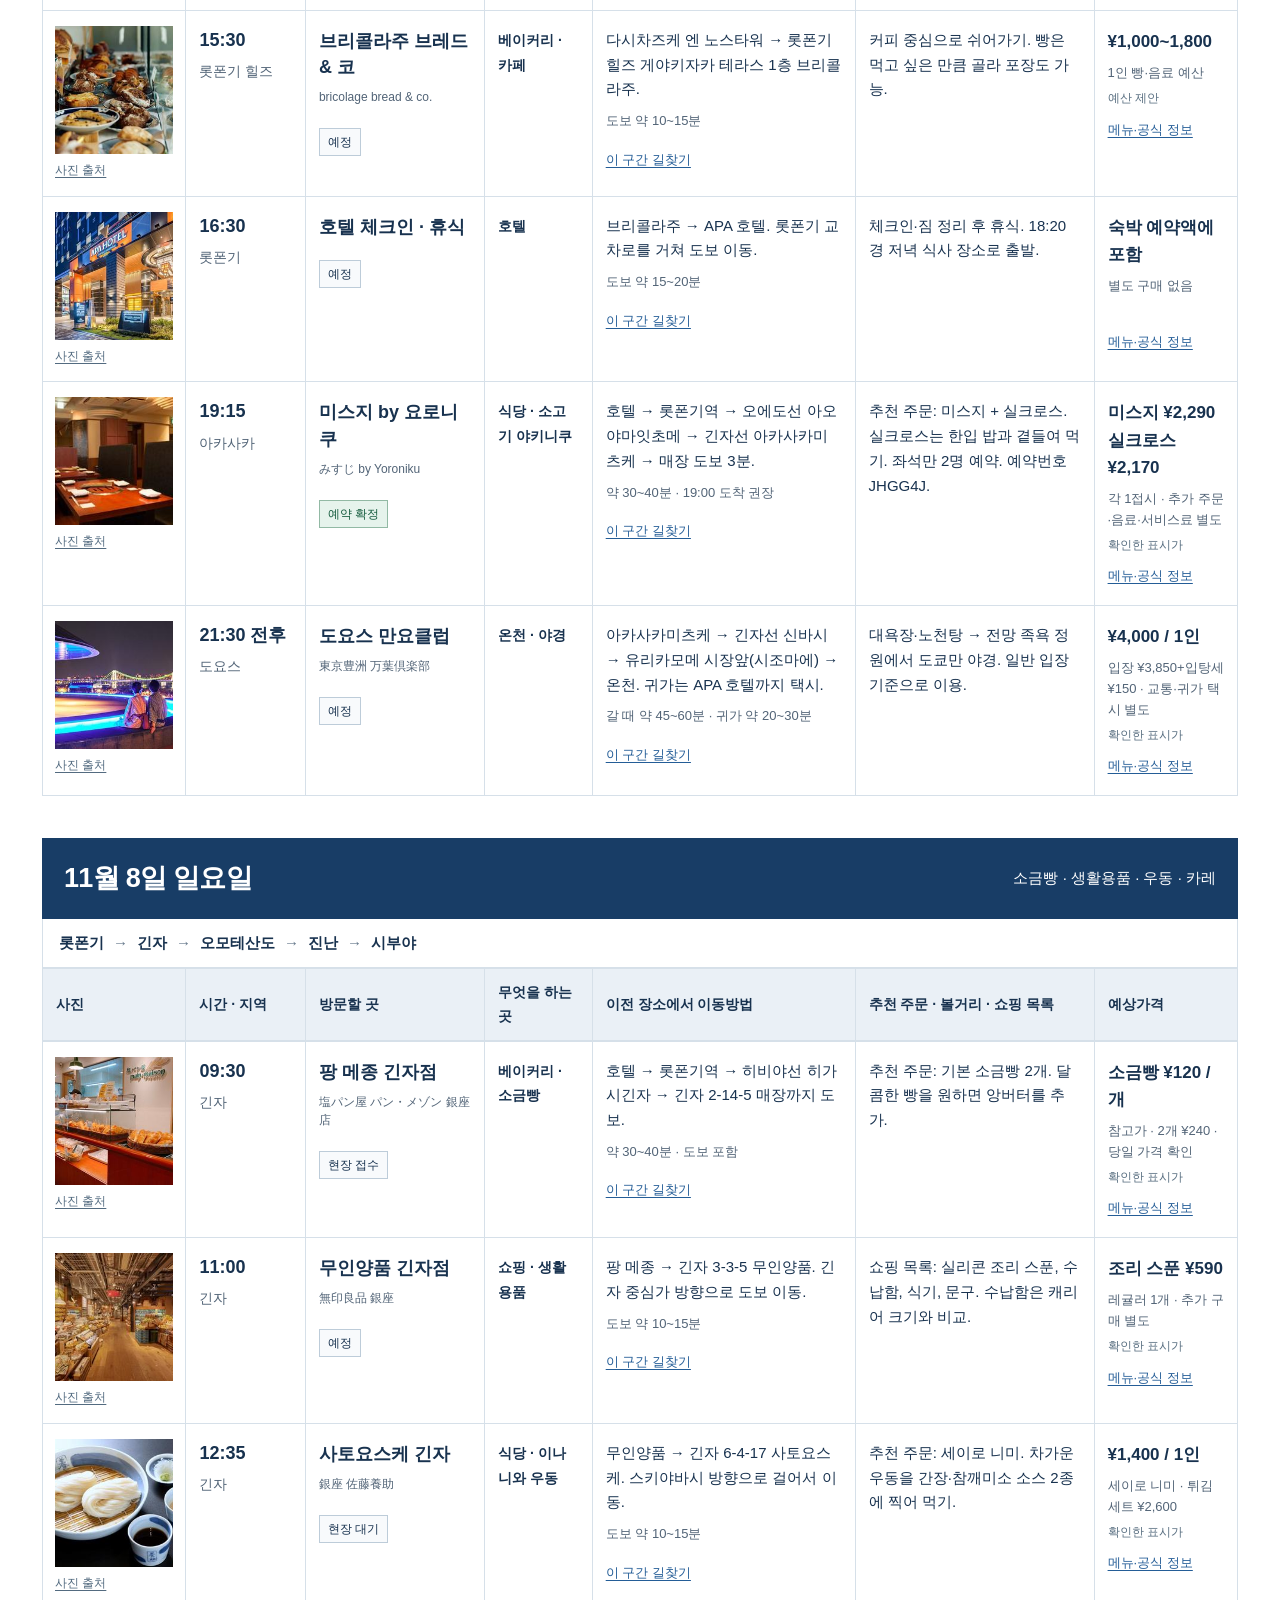
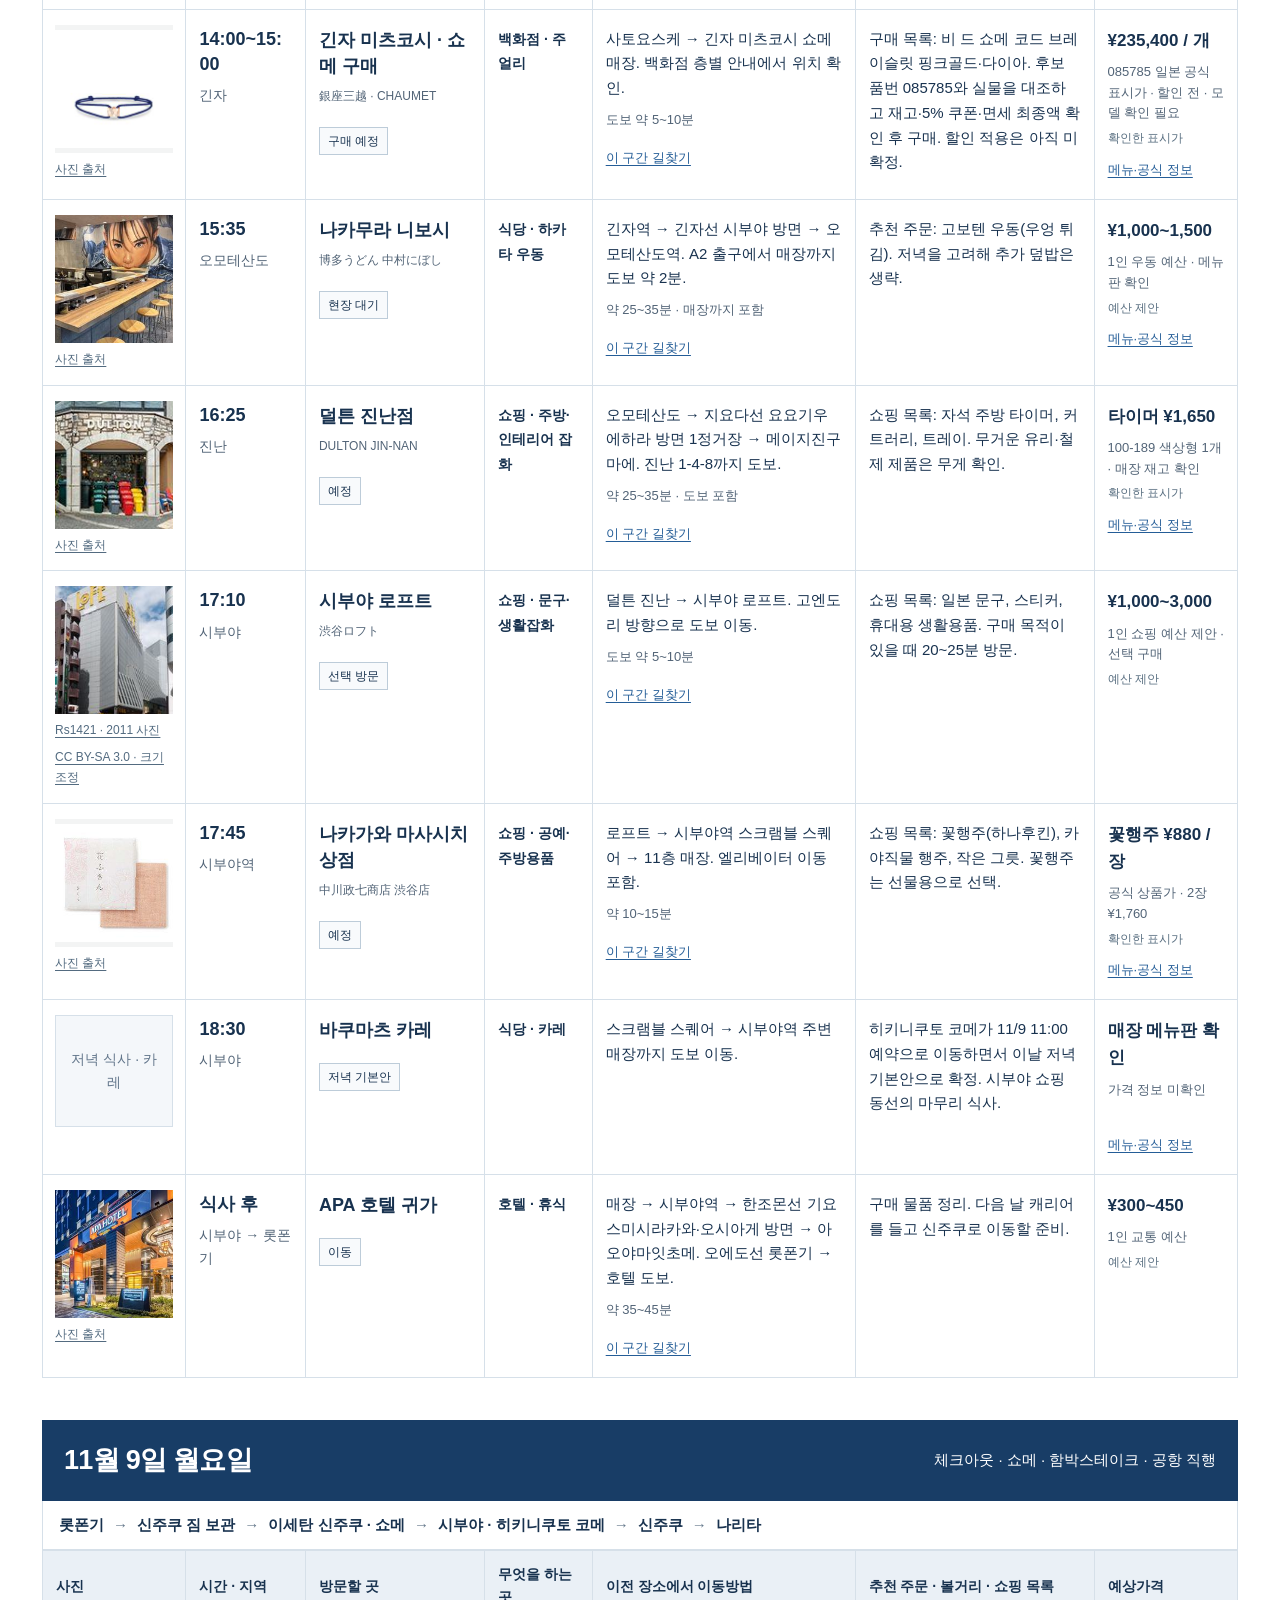
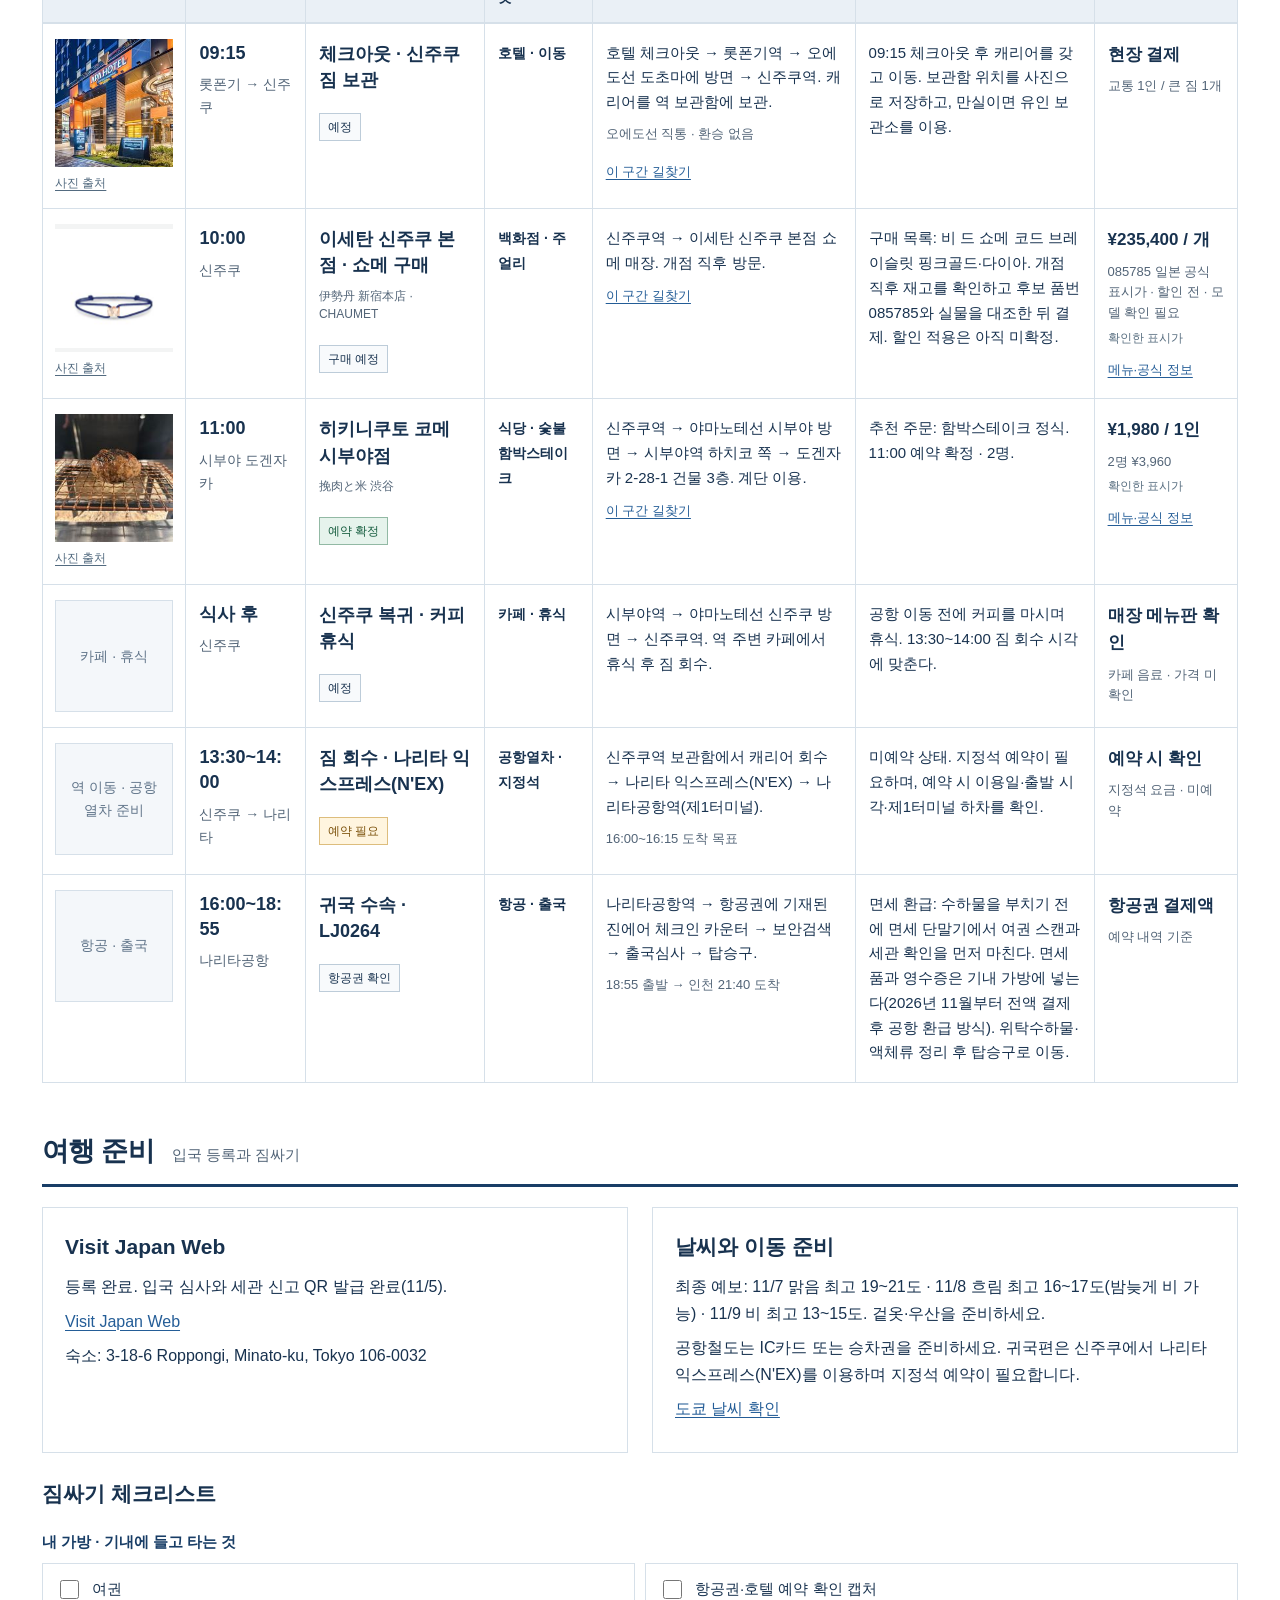
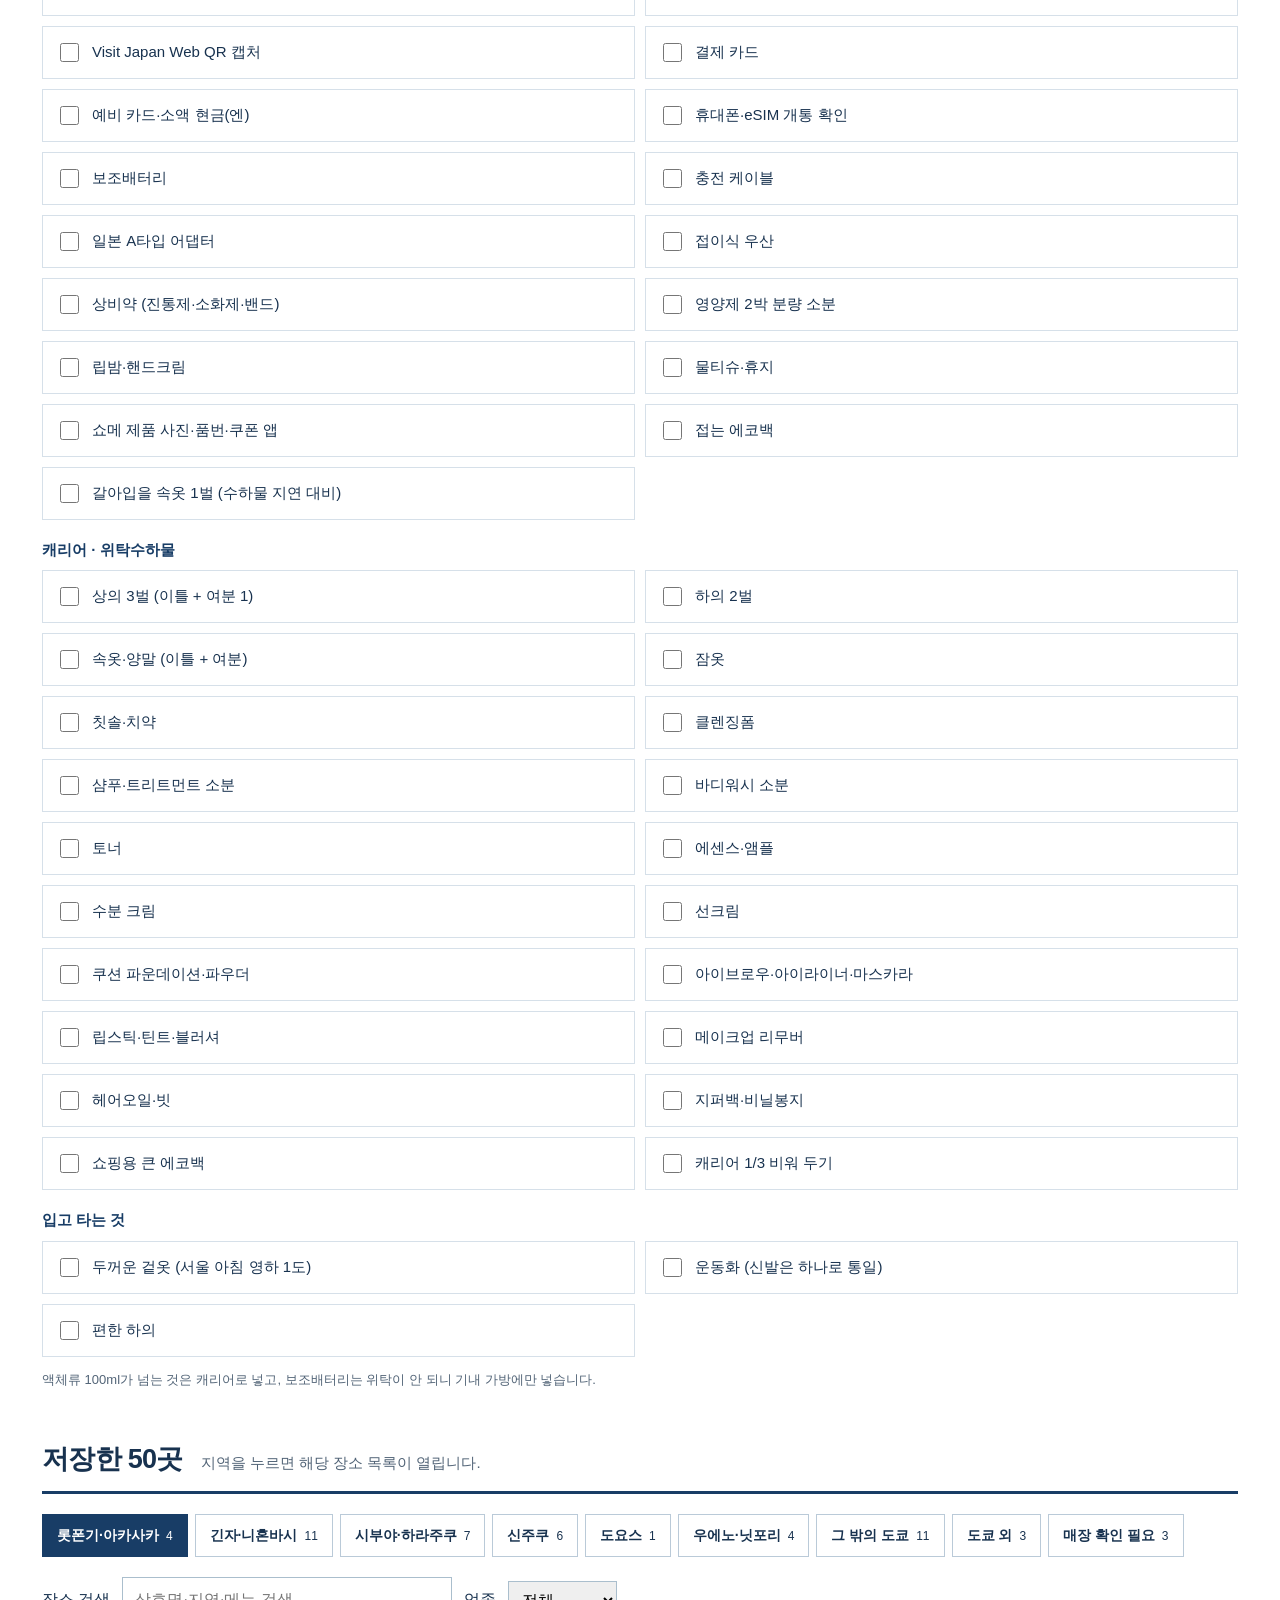
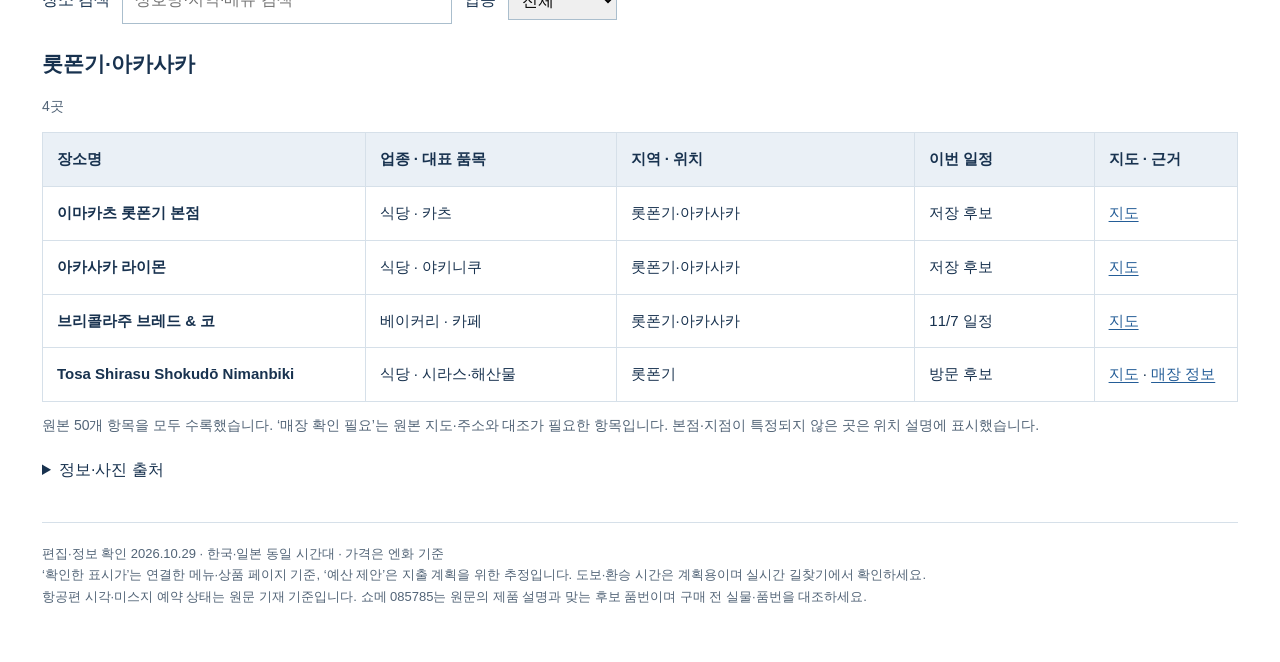
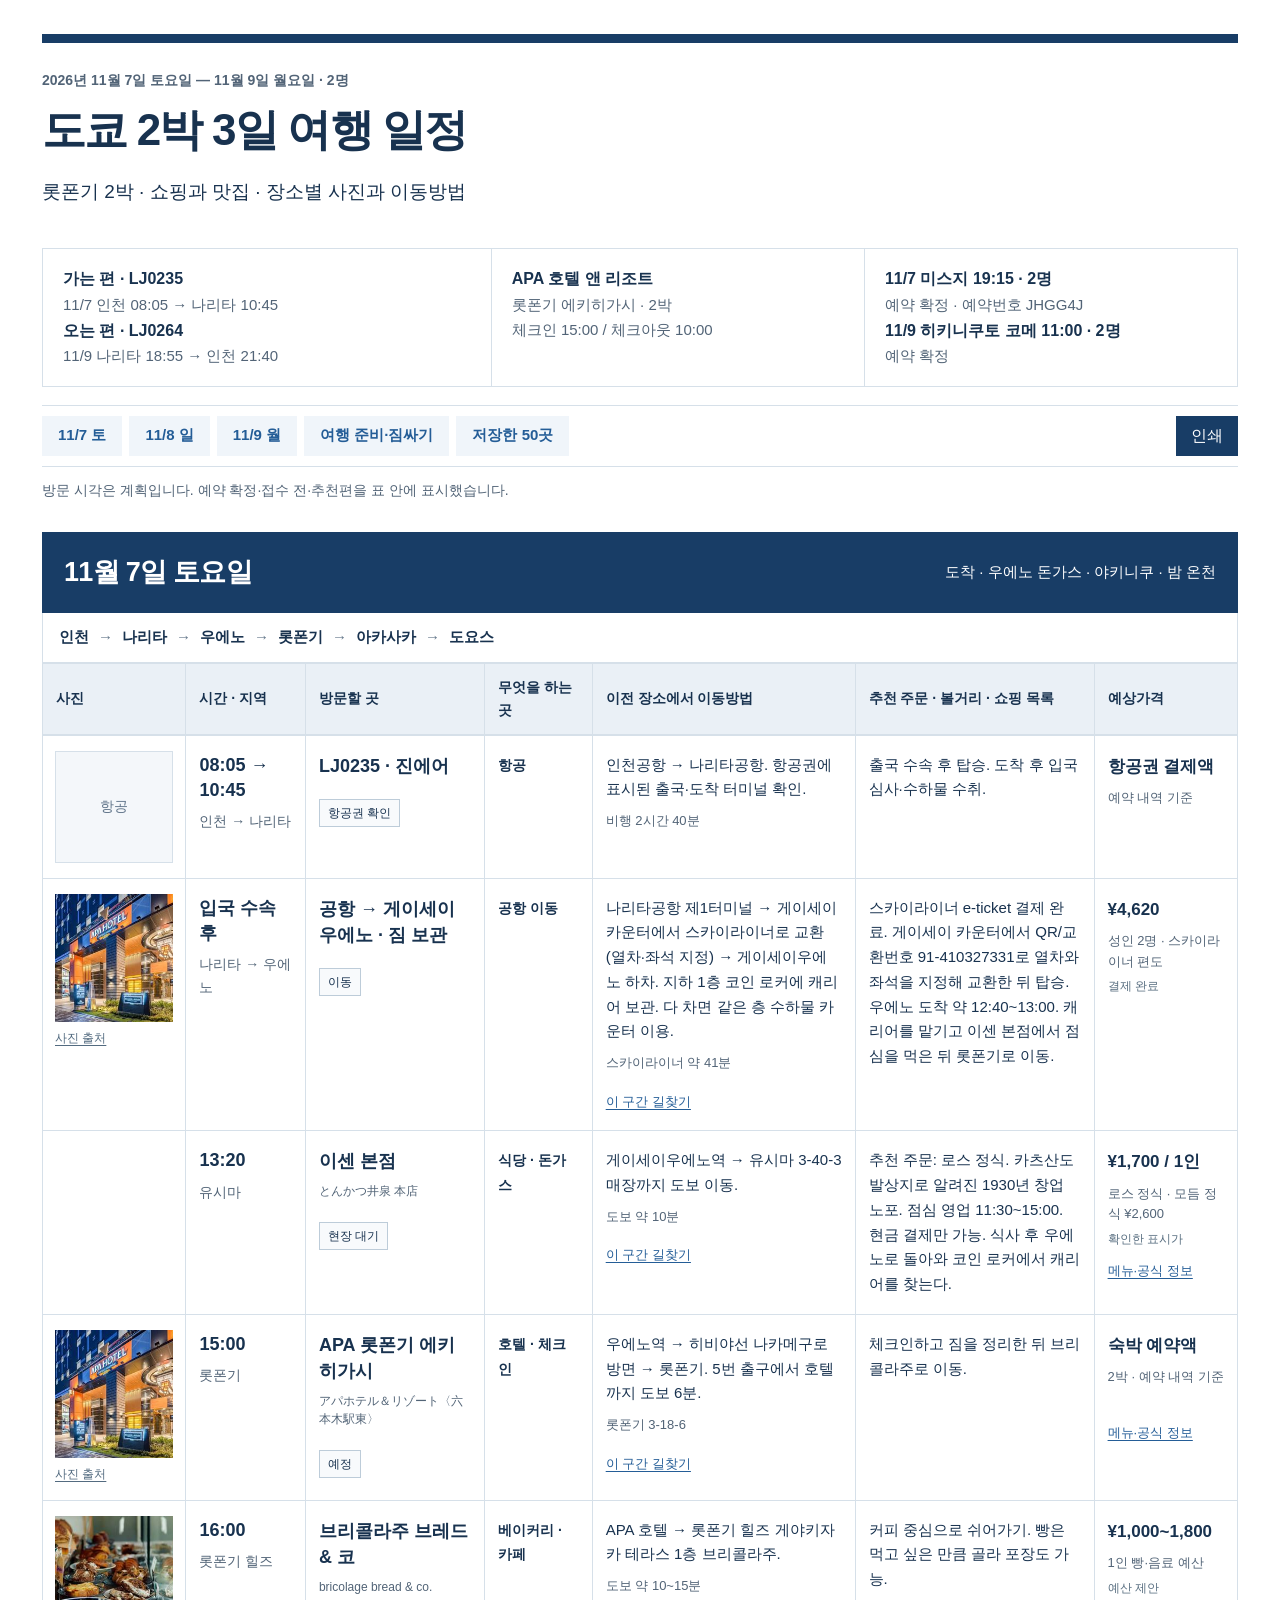
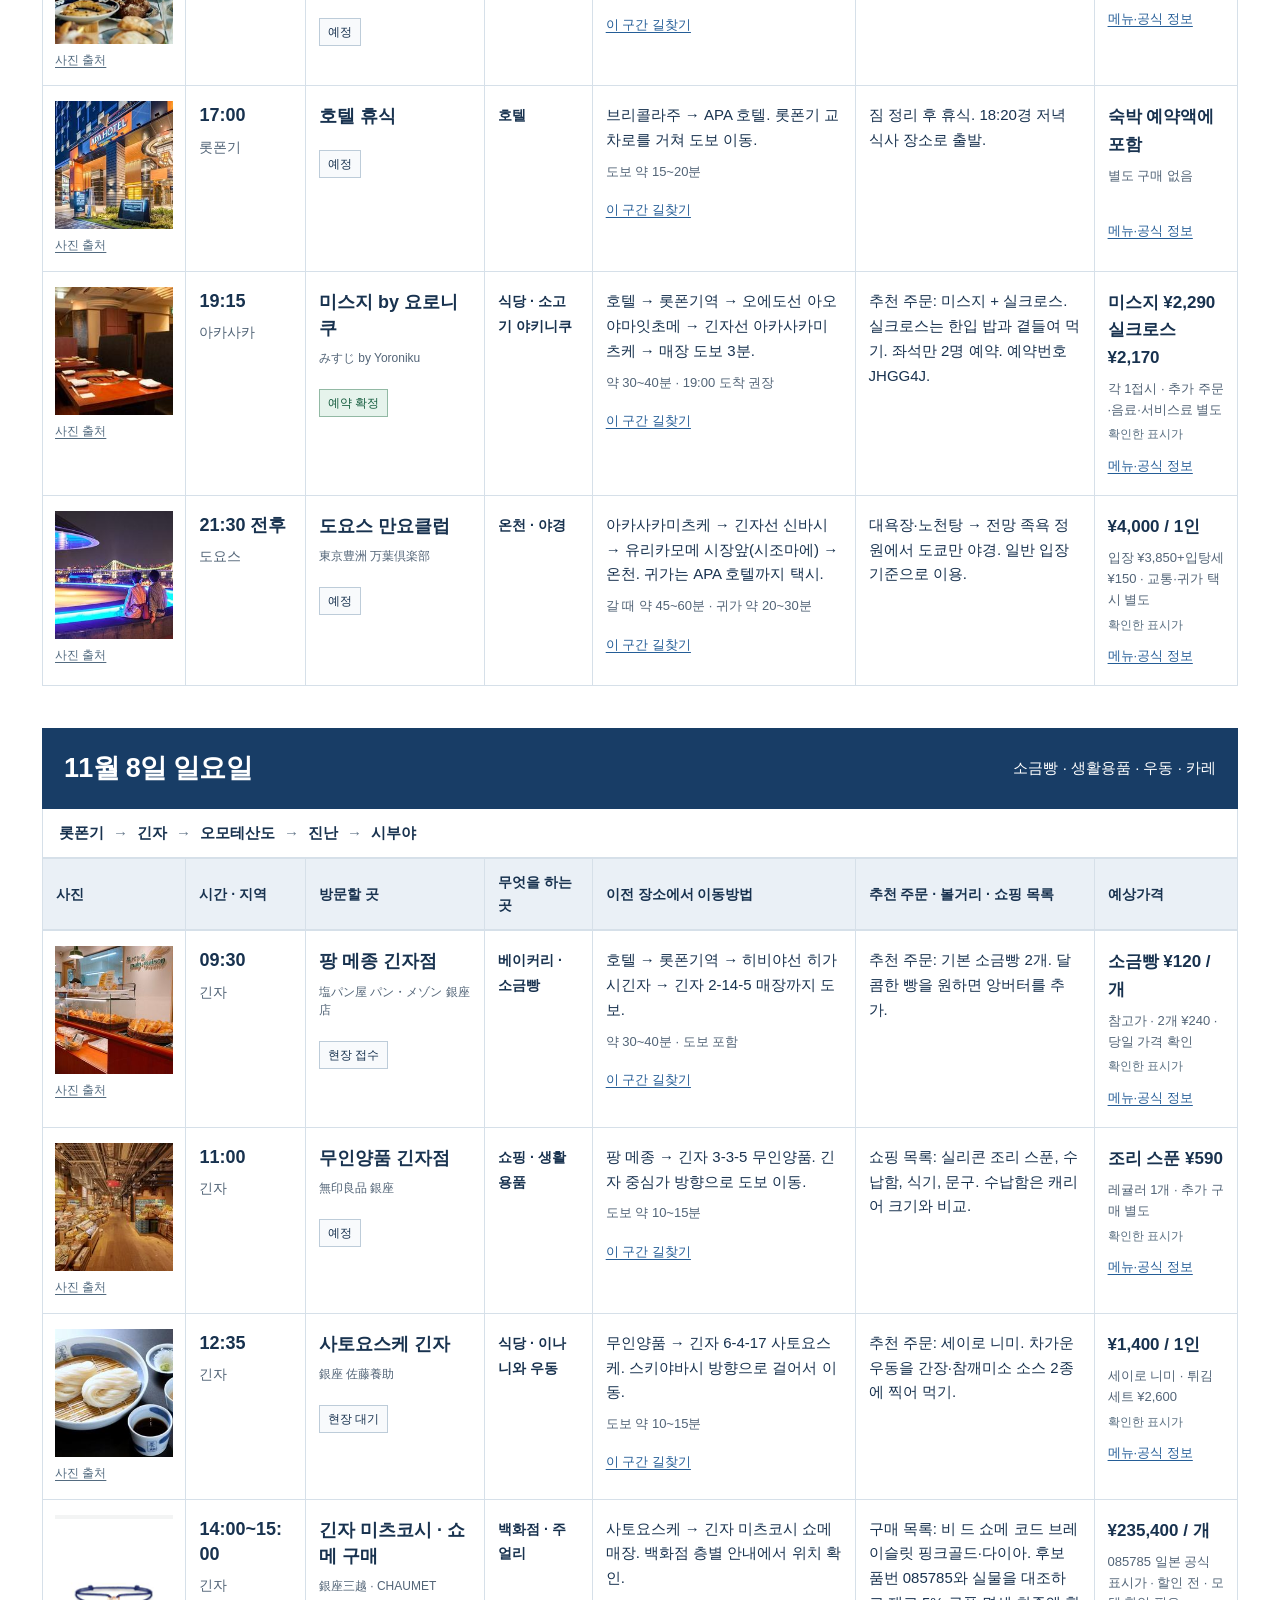
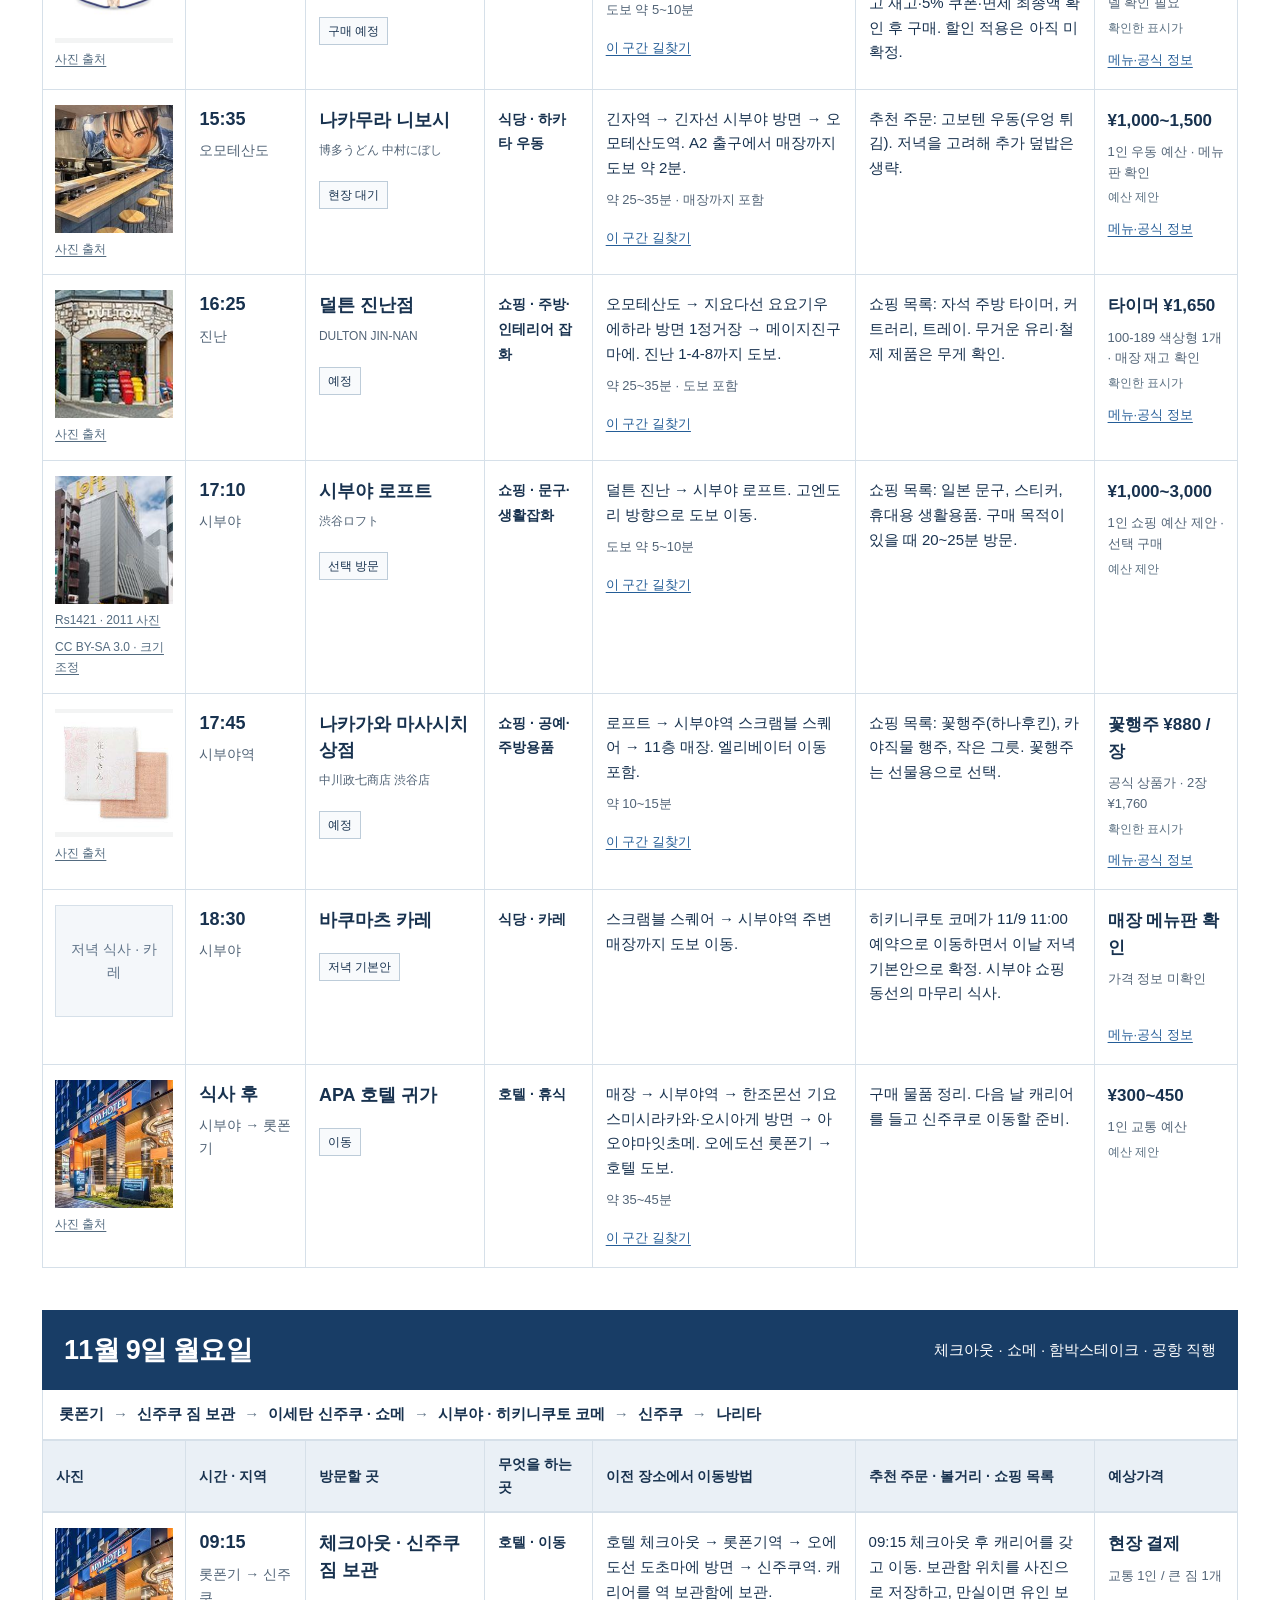
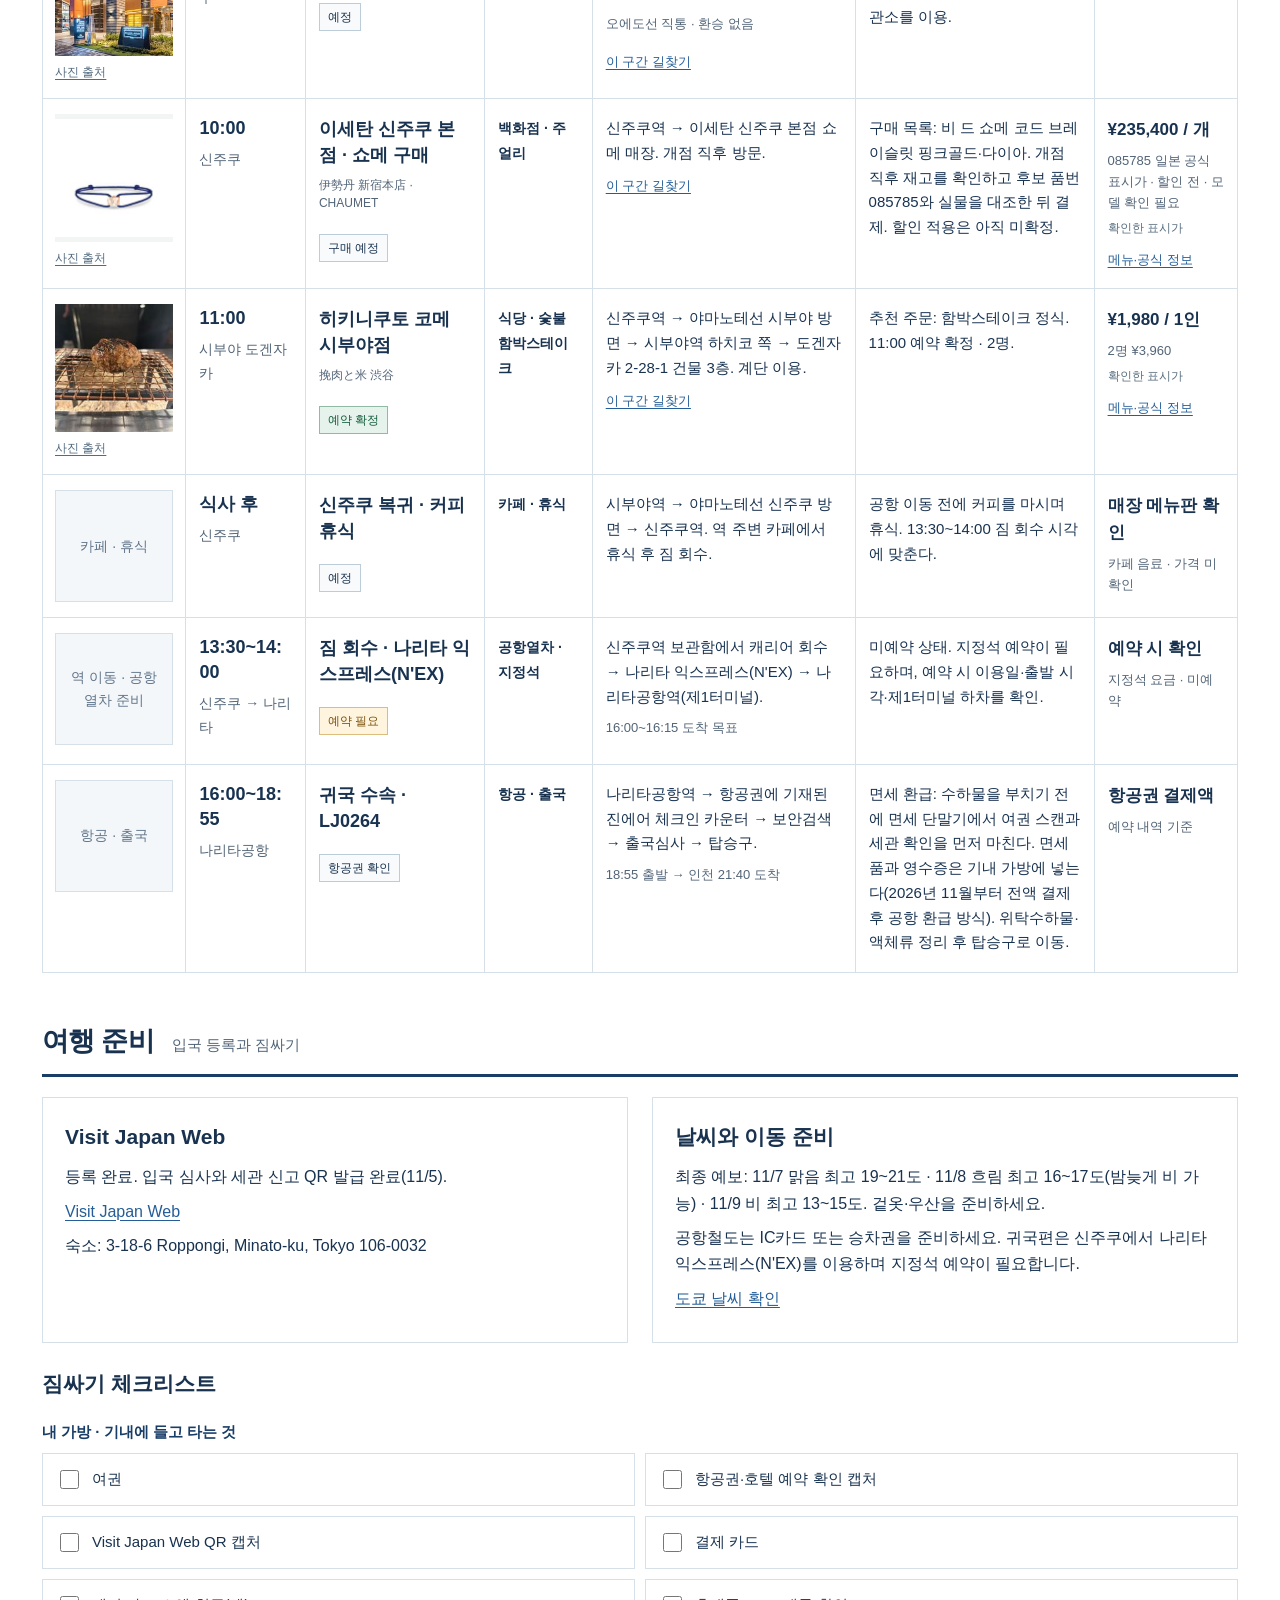
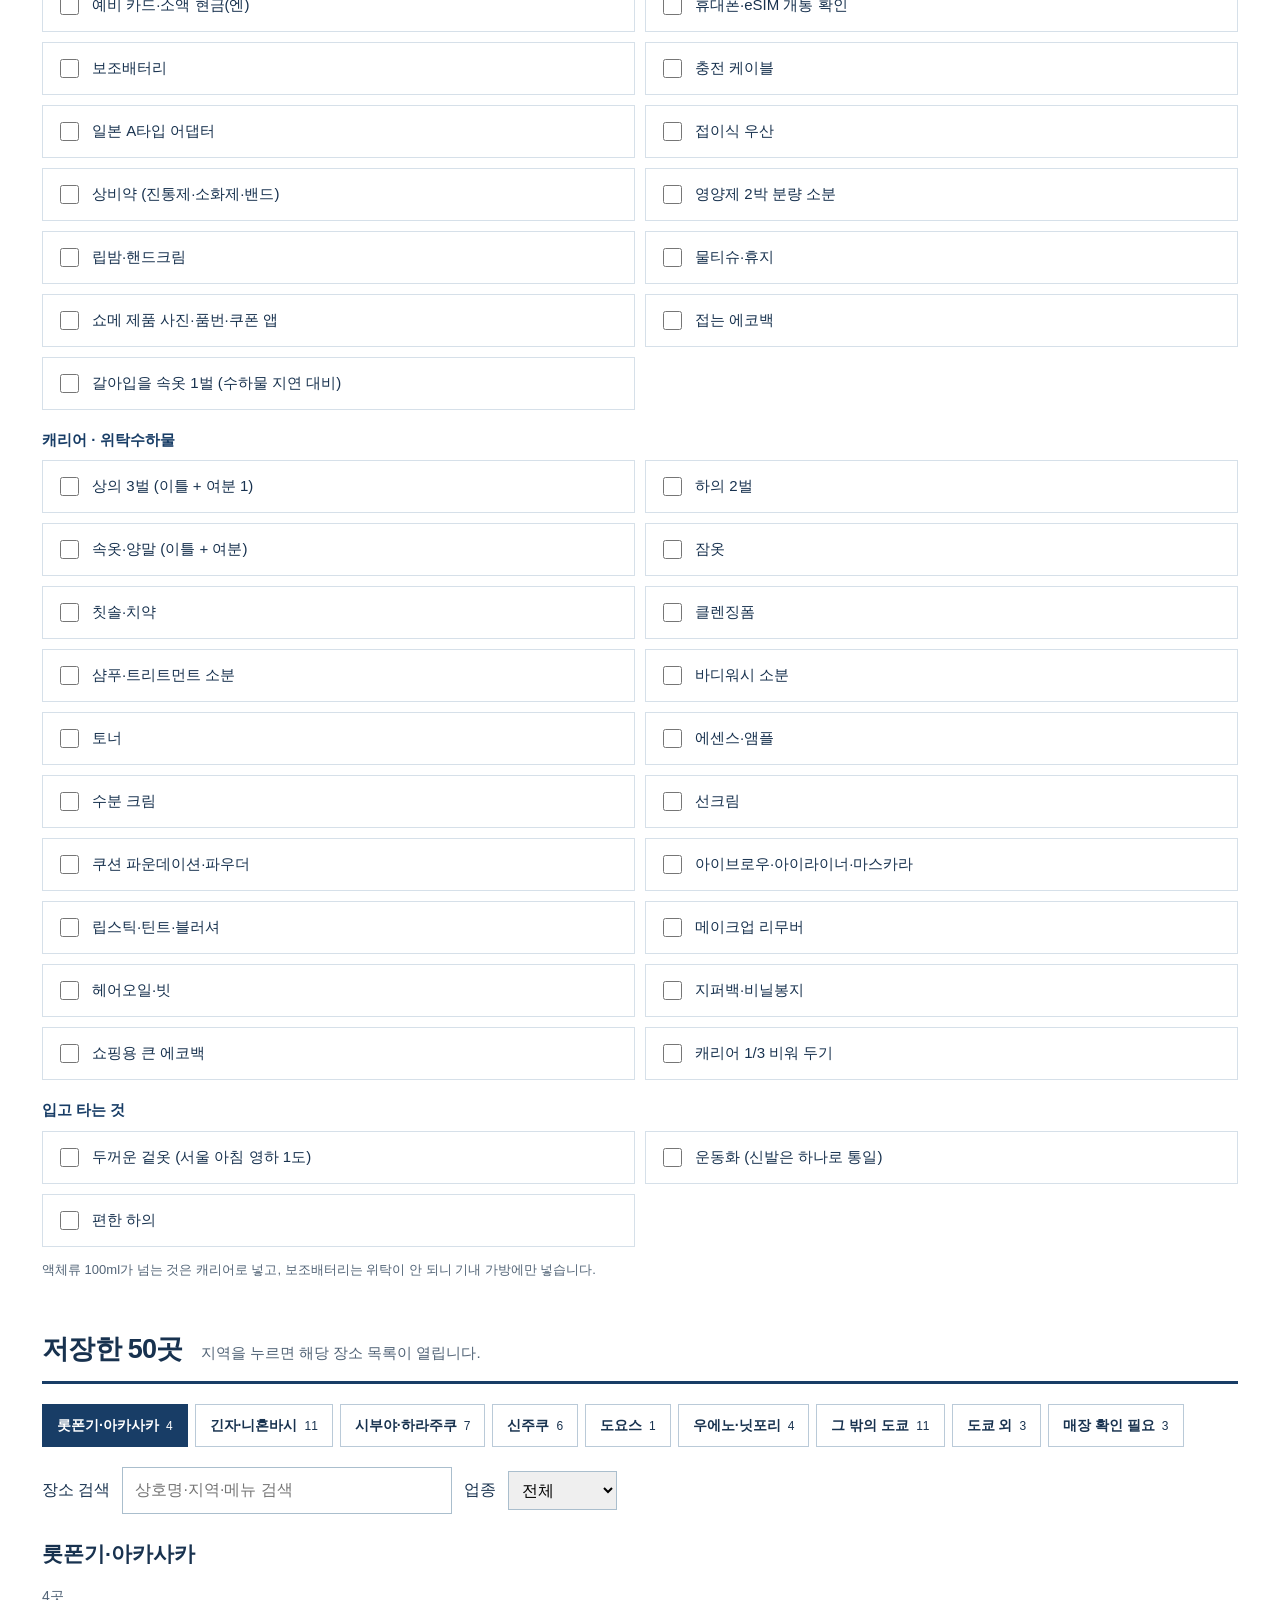
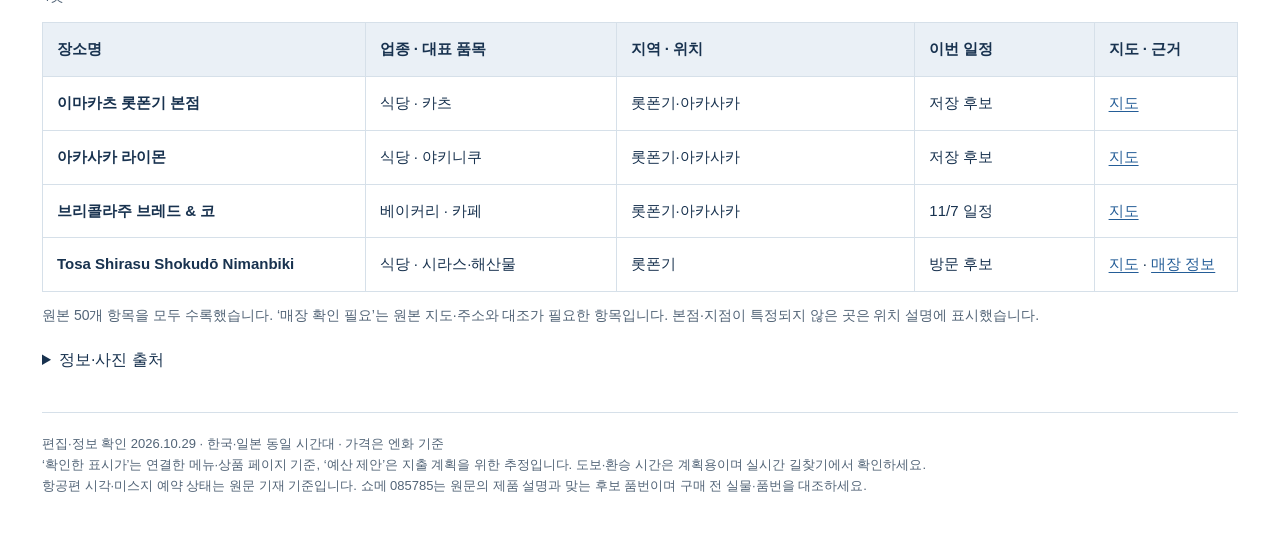
